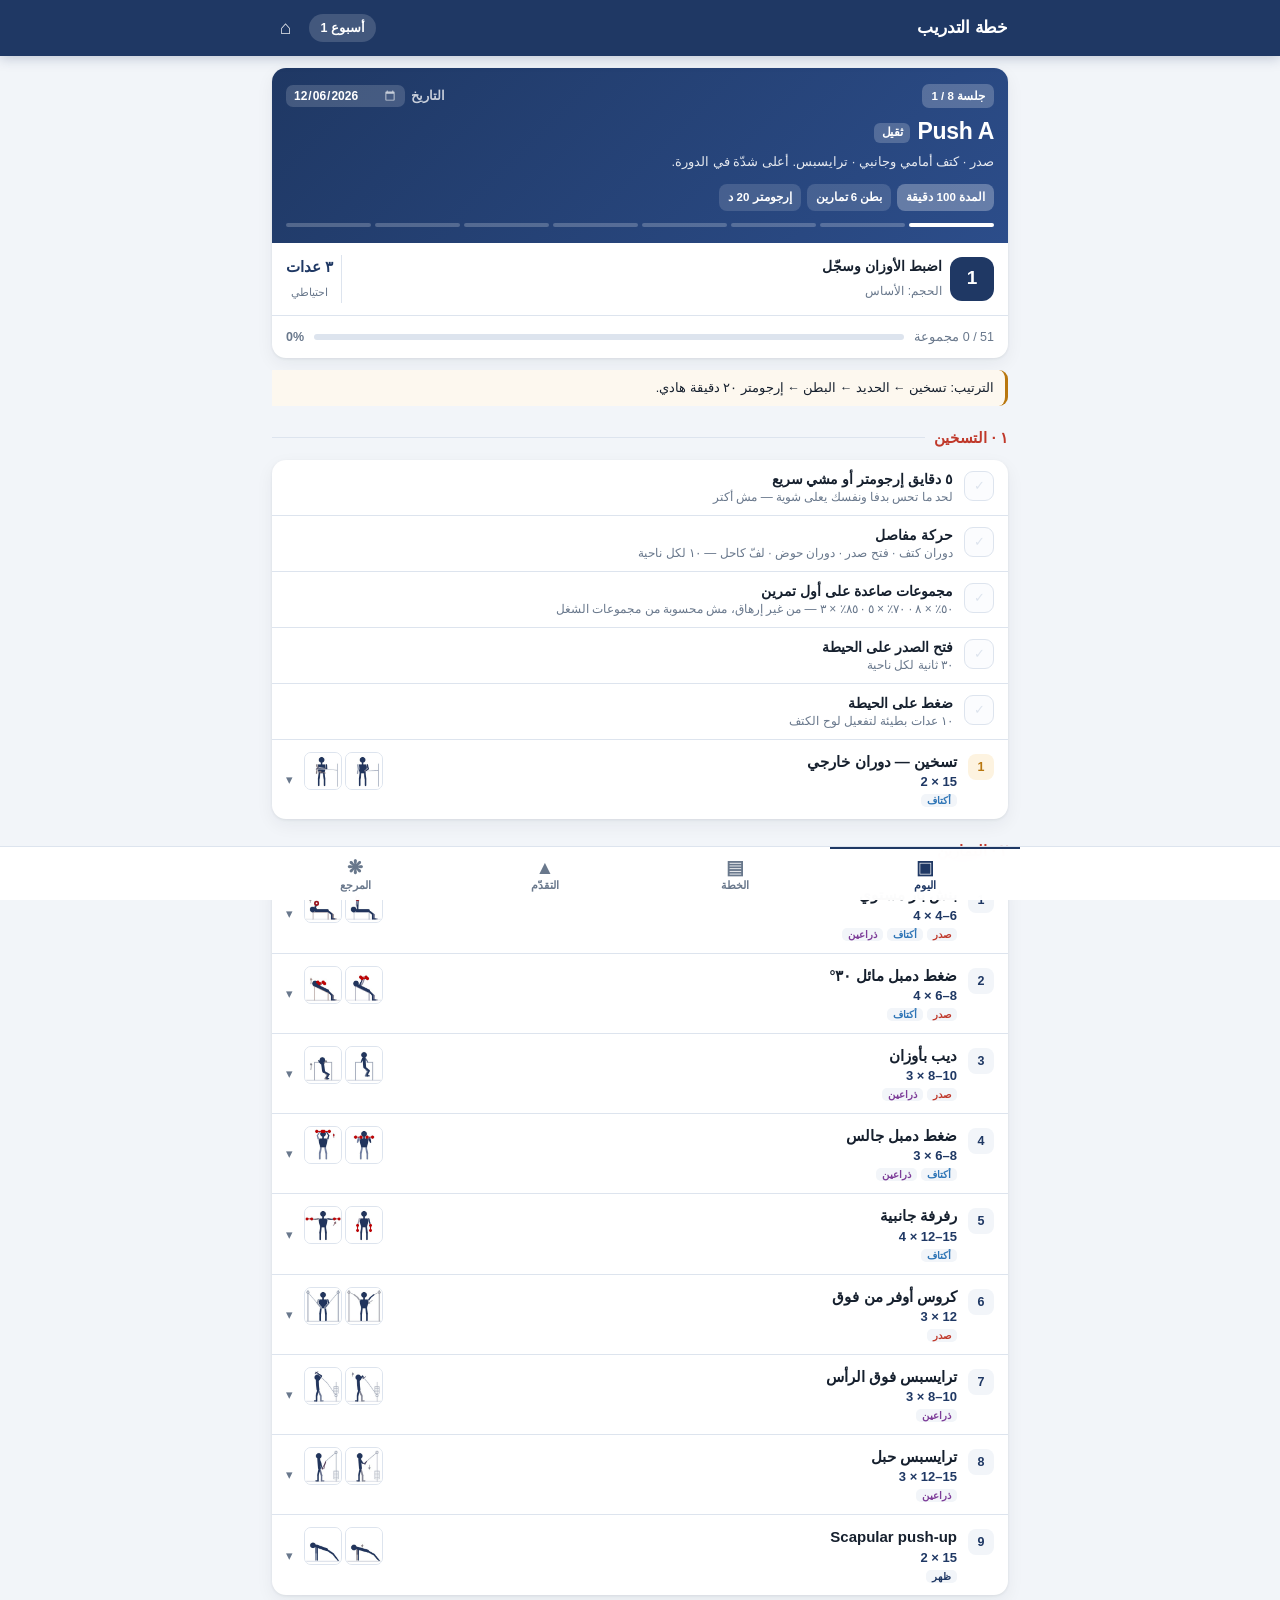
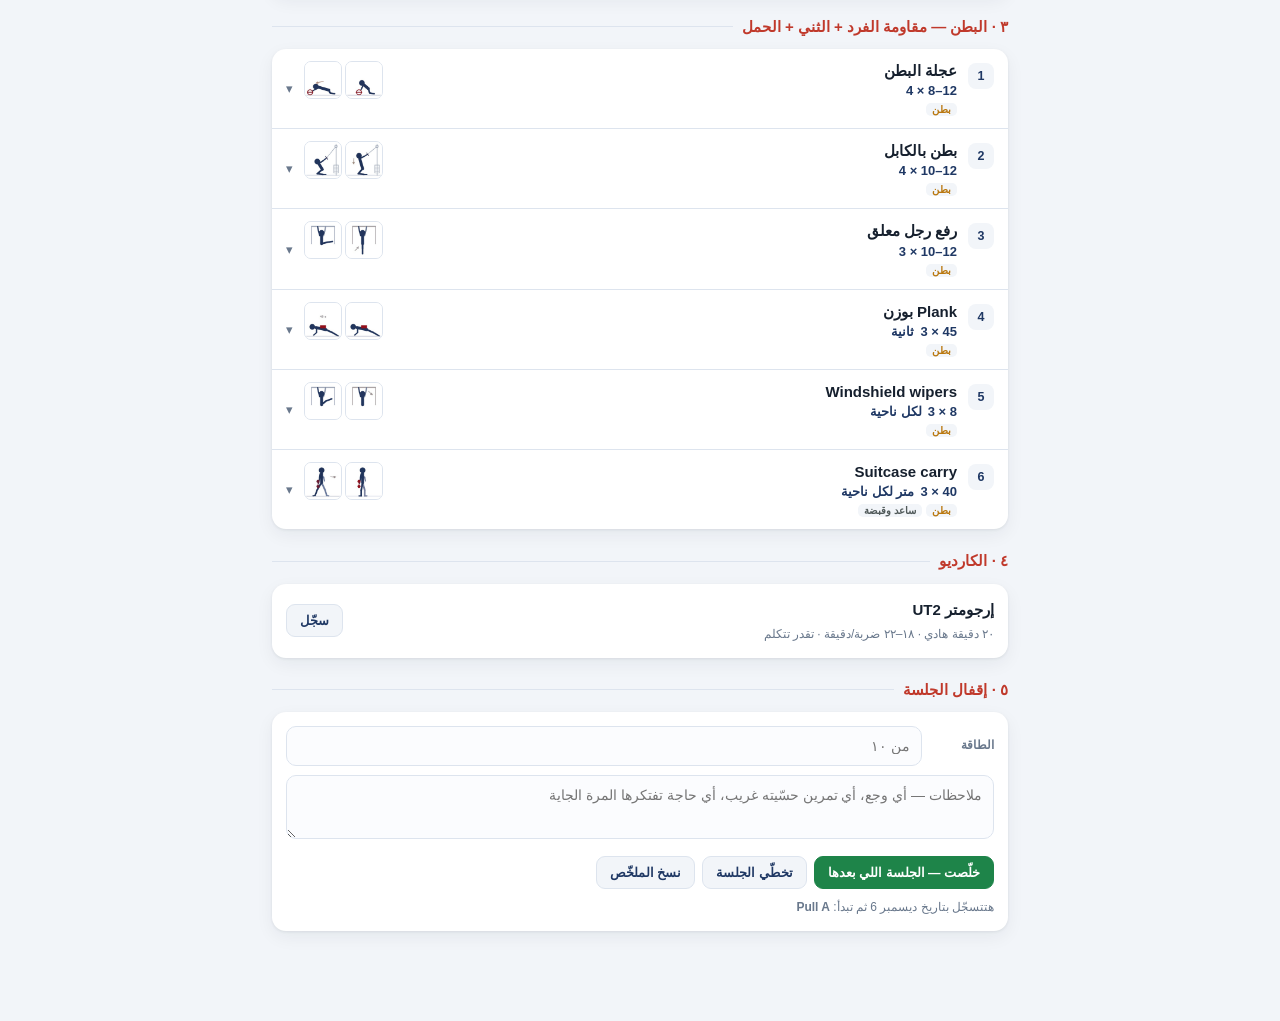
==== docs/index.html @ 70721830 "إدخال «بياناتي» من لينك بدل الكتابة اليدوية الأرقام بتيجي في جزء الـ hash من الرابط — الجزء ده مبيتب" ====
<!doctype html>
<html lang="ar" dir="rtl">
<head>
<meta charset="utf-8">
<meta name="viewport" content="width=device-width,initial-scale=1,viewport-fit=cover,maximum-scale=1">
<meta name="theme-color" content="#1f3864">
<meta name="apple-mobile-web-app-capable" content="yes">
<meta name="apple-mobile-web-app-status-bar-style" content="black-translucent">
<meta name="apple-mobile-web-app-title" content="التدريب">
<title>خطة التدريب — Push / Pull / Legs</title>
<link rel="manifest" href="manifest.webmanifest">
<link rel="apple-touch-icon" href="icon-192.png">
<link rel="icon" href="data:image/svg+xml,%3Csvg xmlns='http://www.w3.org/2000/svg' viewBox='0 0 100 100'%3E%3Crect width='100' height='100' rx='22' fill='%231f3864'/%3E%3Cg fill='%23fff'%3E%3Crect x='14' y='42' width='10' height='16' rx='3'/%3E%3Crect x='76' y='42' width='10' height='16' rx='3'/%3E%3Crect x='26' y='36' width='12' height='28' rx='4'/%3E%3Crect x='62' y='36' width='12' height='28' rx='4'/%3E%3Crect x='38' y='45' width='24' height='10'/%3E%3C/g%3E%3C/svg%3E">
<style>:root{
  --navy:#1f3864; --navy2:#2c4d8a; --red:#c0392b; --ink:#16202e; --mut:#69788c;
  --bg:#f2f5f9; --card:#fff; --line:#dde4ee; --ok:#1e8449; --warn:#b9770e;
  --shadow:0 1px 3px rgba(22,32,46,.08),0 6px 18px rgba(22,32,46,.06);
  --r:14px;
}
*{box-sizing:border-box;-webkit-tap-highlight-color:transparent}
html,body{margin:0;padding:0}
body{
  font-family:-apple-system,BlinkMacSystemFont,"SF Arabic","Segoe UI",Tahoma,"Noto Naskh Arabic",sans-serif;
  background:var(--bg); color:var(--ink); direction:rtl; text-align:right;
  font-size:15px; line-height:1.6; -webkit-font-smoothing:antialiased;
  padding-bottom:78px;
}
button,input,select,textarea{font-family:inherit;font-size:inherit;color:inherit}
button{cursor:pointer;border:0;background:none}
h1,h2,h3,h4{margin:0;line-height:1.35}
.wrap{max-width:760px;margin:0 auto;padding:0 12px}

/* ---------- top bar ---------- */
.top{
  position:sticky;top:0;z-index:40;background:var(--navy);color:#fff;
  box-shadow:0 2px 12px rgba(31,56,100,.25);
}
.top .wrap{display:flex;align-items:center;gap:10px;height:56px}
.top h1{font-size:17px;font-weight:700;flex:1;letter-spacing:-.2px}
.wkchip{
  background:rgba(255,255,255,.16);border-radius:999px;padding:4px 11px;
  font-size:12.5px;font-weight:600;white-space:nowrap
}
.iconbtn{color:#fff;font-size:19px;padding:6px 8px;border-radius:10px;opacity:.9}
.iconbtn:active{background:rgba(255,255,255,.15)}

/* ---------- nav ---------- */
.nav{
  position:fixed;bottom:0;right:0;left:0;z-index:50;background:rgba(255,255,255,.97);
  backdrop-filter:blur(12px);border-top:1px solid var(--line);
  padding-bottom:env(safe-area-inset-bottom)
}
.nav-in{max-width:760px;margin:0 auto;display:flex}
.nav button{
  flex:1;padding:9px 0 8px;display:flex;flex-direction:column;align-items:center;gap:2px;
  color:var(--mut);font-size:11px;font-weight:600;border-top:2px solid transparent
}
.nav button i{font-style:normal;font-size:19px;line-height:1}
.nav button.on{color:var(--navy);border-top-color:var(--navy)}

/* ---------- cards ---------- */
.card{background:var(--card);border-radius:var(--r);box-shadow:var(--shadow);margin:12px 0;overflow:hidden}
.card-p{padding:14px}
.sect{margin:22px 0 8px;display:flex;align-items:center;gap:9px}
.sect h2{font-size:15px;color:var(--red);font-weight:700}
.sect:after{content:"";flex:1;height:1px;background:var(--line)}

/* ---------- day header ---------- */
.dayhead{background:linear-gradient(135deg,var(--navy) 0%,var(--navy2) 100%);color:#fff;padding:16px 14px}
.dayhead .dl{font-size:12.5px;opacity:.75;font-weight:600}
.dayhead h2{font-size:23px;font-weight:800;margin:2px 0 5px;letter-spacing:-.3px}
.dayhead .tg{
  display:inline-block;background:rgba(255,255,255,.2);border-radius:6px;
  padding:2px 8px;font-size:11.5px;font-weight:700;margin-inline-start:7px;vertical-align:3px
}
.dayhead p{font-size:13px;opacity:.88;margin:0}
.chips{display:flex;flex-wrap:wrap;gap:6px;margin-top:11px}
.chip{background:rgba(255,255,255,.14);border-radius:8px;padding:4px 9px;font-size:11.5px;font-weight:600}
.chip.g{background:rgba(255,255,255,.28)}

/* ---------- week banner ---------- */
.wkbar{display:flex;gap:8px;padding:12px 14px;border-bottom:1px solid var(--line);align-items:center}
.wkbar .n{
  width:44px;height:44px;border-radius:12px;background:var(--navy);color:#fff;
  display:grid;place-items:center;font-weight:800;font-size:19px;flex:none
}
.wkbar.deload .n{background:var(--warn)}
.wkbar.peak .n{background:var(--red)}
.wkbar .t{flex:1;min-width:0}
.wkbar .t b{display:block;font-size:14px}
.wkbar .t span{font-size:12px;color:var(--mut)}
.wkbar .r{text-align:center;flex:none;padding-inline-start:8px;border-inline-start:1px solid var(--line)}
.wkbar .r b{display:block;font-size:15px;color:var(--navy)}
.wkbar .r span{font-size:10.5px;color:var(--mut)}

/* ---------- progress ---------- */
.pbar{height:6px;background:var(--line);border-radius:99px;overflow:hidden}
.pbar i{display:block;height:100%;background:var(--ok);border-radius:99px;transition:width .3s}
.prow{display:flex;align-items:center;gap:10px;padding:11px 14px;font-size:12.5px;color:var(--mut)}
.prow .pbar{flex:1}

/* ---------- exercise card ---------- */
.ex{border-bottom:1px solid var(--line)}
.ex:last-child{border-bottom:0}
.ex.done .exhead .num{background:var(--ok);color:#fff}
.exhead{display:flex;gap:11px;padding:12px 14px;align-items:flex-start;width:100%;text-align:right}
.num{
  width:26px;height:26px;border-radius:8px;background:var(--bg);color:var(--navy);
  font-size:12.5px;font-weight:800;display:grid;place-items:center;flex:none;margin-top:2px
}
.num.w{background:#fdf3e0;color:var(--warn)}
.exmeta{flex:1;min-width:0}
.exmeta h3{font-size:15px;font-weight:700}
.exmeta .tgt{font-size:13px;color:var(--navy);font-weight:700;margin-top:2px;display:flex;gap:6px;align-items:center;flex-wrap:wrap}
.plus{background:#e8f5ec;color:var(--ok);border-radius:5px;padding:0 5px;font-size:10.5px;font-weight:800}
.mus{display:flex;gap:4px;margin-top:5px;flex-wrap:wrap}
.mus span{font-size:10px;font-weight:700;padding:1px 6px;border-radius:5px;background:var(--bg);color:var(--mut)}
.thumbs{display:flex;gap:3px;flex:none}
.thumbs img{width:38px;height:38px;border-radius:7px;background:#fff;border:1px solid var(--line);object-fit:contain}
.caret{color:var(--mut);font-size:13px;align-self:center;flex:none;transition:transform .2s}
.ex.open .caret{transform:rotate(180deg)}
.exbody{display:none;padding:0 14px 14px}
.ex.open .exbody{display:block}

/* ---------- exercise detail ---------- */
.frames{display:flex;gap:8px;margin-bottom:12px}
.frame{flex:1;background:#fff;border:1px solid var(--line);border-radius:11px;overflow:hidden}
.frame b{
  display:block;background:var(--bg);font-size:11px;font-weight:700;color:var(--navy);
  padding:5px 8px;border-bottom:1px solid var(--line)
}
.frame img{display:block;width:100%;aspect-ratio:1;object-fit:contain}
.cues{list-style:none;margin:0 0 10px;padding:0}
.cues li{position:relative;padding-inline-start:16px;font-size:13.5px;margin-bottom:5px;color:#33445c}
.cues li:before{content:"";position:absolute;inset-inline-start:5px;top:9px;width:5px;height:5px;border-radius:99px;background:var(--navy2)}
.note{border-inline-start:3px solid var(--warn);background:#fdf8ef;padding:8px 11px;border-radius:0 9px 9px 0;font-size:12.5px;margin-bottom:10px}
.note.g{border-color:var(--ok);background:#f0f8f2}
.note.b{border-color:var(--navy2);background:#eff4fb}
.rec{
  display:flex;gap:9px;align-items:flex-start;background:#eef3fa;border-radius:10px;
  padding:9px 11px;font-size:12.5px;margin-bottom:11px;color:#22375c;font-weight:600
}
.rec i{font-style:normal;font-size:14px;flex:none}

/* ---------- set logging ---------- */
.sets{width:100%;border-collapse:collapse;margin-bottom:8px}
.sets th{font-size:10.5px;color:var(--mut);font-weight:700;padding:0 2px 5px;text-align:center}
.sets td{padding:3px 2px}
.sets .sn{width:26px;text-align:center;font-size:12px;font-weight:800;color:var(--mut)}
.sets input{
  width:100%;height:38px;border:1px solid var(--line);border-radius:9px;background:#fbfcfe;
  text-align:center;font-size:15px;font-weight:700;padding:0 2px;min-width:0
}
.sets input:focus{outline:0;border-color:var(--navy2);background:#fff}
.sets tr.ok input{background:#f1f9f3;border-color:#bfe3c9}
.ck{
  width:38px;height:38px;border-radius:9px;border:1px solid var(--line);background:#fbfcfe;
  display:grid;place-items:center;font-size:15px;color:var(--line)
}
.ck.on{background:var(--ok);border-color:var(--ok);color:#fff}
.exacts{display:flex;gap:7px;flex-wrap:wrap}
.btn{
  border-radius:9px;padding:8px 13px;font-size:12.5px;font-weight:700;
  background:var(--bg);color:var(--navy);border:1px solid var(--line)
}
.btn:active{transform:scale(.97)}
.btn.p{background:var(--navy);color:#fff;border-color:var(--navy)}
.btn.g{background:var(--ok);color:#fff;border-color:var(--ok)}
.btn.d{background:#fff;color:var(--red);border-color:#f0d0cc}
.btn.sm{padding:5px 10px;font-size:11.5px}

/* ---------- rest timer ---------- */
.timer{
  position:fixed;bottom:74px;right:12px;left:12px;max-width:736px;margin:0 auto;z-index:45;
  background:var(--navy);color:#fff;border-radius:13px;padding:11px 14px;display:none;
  align-items:center;gap:12px;box-shadow:0 8px 26px rgba(31,56,100,.35)
}
.timer.on{display:flex}
.timer .tv{font-size:23px;font-weight:800;font-variant-numeric:tabular-nums;min-width:66px}
.timer .tl{flex:1;font-size:12px;opacity:.85}
.timer button{background:rgba(255,255,255,.2);color:#fff;border-radius:8px;padding:6px 11px;font-size:12px;font-weight:700}

/* ---------- tables ---------- */
.tbl{width:100%;border-collapse:collapse;font-size:12.5px}
.tbl th{background:var(--navy);color:#fff;font-weight:700;padding:8px 9px;text-align:right;font-size:11.5px}
.tbl td{padding:8px 9px;border-bottom:1px solid var(--line)}
.tbl tr:nth-child(even) td{background:#f7f9fc}
.tbl tr.hi td{background:#fff6e8;font-weight:700}
.scroll{overflow-x:auto;-webkit-overflow-scrolling:touch}

/* ---------- volume bars ---------- */
.vol{display:flex;align-items:center;gap:9px;padding:7px 0;font-size:12px}
.vol .lbl{width:74px;flex:none;font-weight:700}
.vol .track{flex:1;height:9px;background:var(--line);border-radius:99px;position:relative;overflow:hidden}
.vol .fill{height:100%;border-radius:99px;transition:width .4s}
.vol .val{width:56px;flex:none;text-align:center;color:var(--mut);font-weight:700;font-variant-numeric:tabular-nums}

/* ---------- misc ---------- */
.ltr{direction:ltr;unicode-bidi:isolate;display:inline-block}
.datepick{
  background:rgba(255,255,255,.16);border:0;color:#fff;font-size:12px;font-weight:700;
  border-radius:7px;padding:3px 7px;font-family:inherit
}
.datepick::-webkit-calendar-picker-indicator{filter:invert(1);opacity:.7}
.dnav{display:flex;align-items:center;gap:6px;margin-bottom:8px}
.stepchip{background:rgba(255,255,255,.22);border-radius:7px;padding:3px 9px;font-size:11.5px;font-weight:700}
.steps{display:flex;gap:4px;margin-top:12px}
.step{flex:1;height:4px;border-radius:99px;background:rgba(255,255,255,.22)}
.step.past{background:rgba(255,255,255,.55)}
.step.on{background:#fff}
.warm{
  display:flex;gap:11px;align-items:flex-start;width:100%;text-align:right;
  padding:11px 14px;border-bottom:1px solid var(--line)
}
.warm .ck{flex:none;width:30px;height:30px;font-size:13px}
.warm .wt{flex:1;min-width:0}
.warm .wt b{display:block;font-size:14px;font-weight:700}
.warm .wt span{font-size:12px;color:var(--mut)}
.warm.on .wt b{color:var(--ok)}
.lb{font-size:11.5px;color:var(--mut);font-weight:600;display:block;margin-bottom:2px}
.syncdot{display:inline-block;width:8px;height:8px;border-radius:99px;background:var(--line);margin-inline-end:5px;vertical-align:0}
.syncdot.ok{background:var(--ok)}
.syncdot.sync{background:var(--warn)}
.syncdot.err{background:var(--red)}
.f{display:flex;gap:8px;align-items:center}
.f label{font-size:12px;color:var(--mut);font-weight:600;flex:none}
.inp{
  width:100%;height:40px;border:1px solid var(--line);border-radius:10px;background:#fbfcfe;
  padding:0 11px;font-size:14px
}
.inp:focus{outline:0;border-color:var(--navy2);background:#fff}
textarea.inp{height:auto;padding:9px 11px;resize:vertical;min-height:64px;line-height:1.55}
.grid2{display:grid;grid-template-columns:1fr 1fr;gap:8px}
.grid3{display:grid;grid-template-columns:repeat(3,1fr);gap:8px}
.acc{border-bottom:1px solid var(--line)}
.acc:last-child{border-bottom:0}
.acc>button{width:100%;padding:13px 14px;display:flex;align-items:center;gap:9px;font-size:14px;font-weight:700;text-align:right}
.acc>button .caret{margin-inline-start:auto}
.acc.open>button .caret{transform:rotate(180deg)}
.acc .accb{display:none;padding:0 14px 14px}
.acc.open .accb{display:block}
.empty{text-align:center;color:var(--mut);font-size:13px;padding:26px 14px}
.hist{display:flex;gap:10px;padding:10px 14px;border-bottom:1px solid var(--line);font-size:12.5px;align-items:center}
.hist:last-child{border-bottom:0}
.hist .d{font-weight:700;width:78px;flex:none;color:var(--navy)}
.hist .s{flex:1;color:var(--mut)}
.spark{display:block;width:100%;height:52px}
.tag{font-size:10.5px;font-weight:800;padding:2px 7px;border-radius:6px;background:#eef3fa;color:var(--navy2)}
.sub{font-size:12px;color:var(--mut);margin-top:3px}
.center{text-align:center}
.sh{display:none}
.pill{display:inline-block;background:var(--bg);border:1px solid var(--line);border-radius:99px;padding:3px 10px;font-size:11.5px;font-weight:700;margin:0 0 6px 6px}
.pill.on{background:var(--navy);color:#fff;border-color:var(--navy)}
.toast{
  position:fixed;bottom:88px;right:50%;transform:translateX(50%);z-index:99;
  background:var(--ink);color:#fff;padding:9px 16px;border-radius:99px;font-size:13px;font-weight:600;
  opacity:0;pointer-events:none;transition:opacity .25s
}
.toast.on{opacity:.95}
@media(max-width:360px){
  .thumbs img{width:32px;height:32px}
  .exmeta h3{font-size:14px}
}
@media print{ .nav,.top,.timer{display:none} }
</style>
</head>
<body>

<header class="top">
  <div class="wrap">
    <h1>خطة التدريب</h1>
    <span class="wkchip" id="wkchip">—</span>
    <button class="iconbtn" id="gotoday" title="النهاردة">⌂</button>
  </div>
</header>

<main class="wrap" id="app"></main>

<div class="timer" id="timer">
  <span class="tv" id="tval">0:00</span>
  <span class="tl" id="tlabel">راحة</span>
  <button id="tadd">+٣٠ ث</button>
  <button id="tskip">تخطّي</button>
</div>

<div class="toast" id="toast"></div>

<nav class="nav">
  <div class="nav-in">
    <button data-v="today"><i>▣</i>اليوم</button>
    <button data-v="plan"><i>▤</i>الخطة</button>
    <button data-v="prog"><i>▲</i>التقدّم</button>
    <button data-v="ref"><i>❋</i>المرجع</button>
  </div>
</nav>

<script>!function(e,t){"object"==typeof exports&&"undefined"!=typeof module?module.exports=t():"function"==typeof define&&define.amd?define(t):(e="undefined"!=typeof globalThis?globalThis:e||self).firebase=t()}(this,function(){"use strict";const r=function(t){const r=[];let n=0;for(let i=0;i<t.length;i++){let e=t.charCodeAt(i);e<128?r[n++]=e:(e<2048?r[n++]=e>>6|192:(55296==(64512&e)&&i+1<t.length&&56320==(64512&t.charCodeAt(i+1))?(e=65536+((1023&e)<<10)+(1023&t.charCodeAt(++i)),r[n++]=e>>18|240,r[n++]=e>>12&63|128):r[n++]=e>>12|224,r[n++]=e>>6&63|128),r[n++]=63&e|128)}return r},n={byteToCharMap_:null,charToByteMap_:null,byteToCharMapWebSafe_:null,charToByteMapWebSafe_:null,ENCODED_VALS_BASE:"ABCDEFGHIJKLMNOPQRSTUVWXYZabcdefghijklmnopqrstuvwxyz0123456789",get ENCODED_VALS(){return this.ENCODED_VALS_BASE+"+/="},get ENCODED_VALS_WEBSAFE(){return this.ENCODED_VALS_BASE+"-_."},HAS_NATIVE_SUPPORT:"function"==typeof atob,encodeByteArray(r,e){if(!Array.isArray(r))throw Error("encodeByteArray takes an array as a parameter");this.init_();var n=e?this.byteToCharMapWebSafe_:this.byteToCharMap_;const i=[];for(let h=0;h<r.length;h+=3){var a=r[h],s=h+1<r.length,o=s?r[h+1]:0,c=h+2<r.length,l=c?r[h+2]:0;let e=(15&o)<<2|l>>6,t=63&l;c||(t=64,s||(e=64)),i.push(n[a>>2],n[(3&a)<<4|o>>4],n[e],n[t])}return i.join("")},encodeString(e,t){return this.HAS_NATIVE_SUPPORT&&!t?btoa(e):this.encodeByteArray(r(e),t)},decodeString(e,t){return this.HAS_NATIVE_SUPPORT&&!t?atob(e):function(e){const t=[];let r=0,n=0;for(;r<e.length;){var i,a,s=e[r++];s<128?t[n++]=String.fromCharCode(s):191<s&&s<224?(i=e[r++],t[n++]=String.fromCharCode((31&s)<<6|63&i)):239<s&&s<365?(a=((7&s)<<18|(63&e[r++])<<12|(63&e[r++])<<6|63&e[r++])-65536,t[n++]=String.fromCharCode(55296+(a>>10)),t[n++]=String.fromCharCode(56320+(1023&a))):(i=e[r++],a=e[r++],t[n++]=String.fromCharCode((15&s)<<12|(63&i)<<6|63&a))}return t.join("")}(this.decodeStringToByteArray(e,t))},decodeStringToByteArray(e,t){this.init_();var r=t?this.charToByteMapWebSafe_:this.charToByteMap_;const n=[];for(let c=0;c<e.length;){var i=r[e.charAt(c++)],a=c<e.length?r[e.charAt(c)]:0;++c;var s=c<e.length?r[e.charAt(c)]:64;++c;var o=c<e.length?r[e.charAt(c)]:64;if(++c,null==i||null==a||null==s||null==o)throw new l;n.push(i<<2|a>>4),64!==s&&(n.push(a<<4&240|s>>2),64!==o&&n.push(s<<6&192|o))}return n},init_(){if(!this.byteToCharMap_){this.byteToCharMap_={},this.charToByteMap_={},this.byteToCharMapWebSafe_={},this.charToByteMapWebSafe_={};for(let e=0;e<this.ENCODED_VALS.length;e++)this.byteToCharMap_[e]=this.ENCODED_VALS.charAt(e),this.charToByteMap_[this.byteToCharMap_[e]]=e,this.byteToCharMapWebSafe_[e]=this.ENCODED_VALS_WEBSAFE.charAt(e),this.charToByteMapWebSafe_[this.byteToCharMapWebSafe_[e]]=e,e>=this.ENCODED_VALS_BASE.length&&(this.charToByteMap_[this.ENCODED_VALS_WEBSAFE.charAt(e)]=e,this.charToByteMapWebSafe_[this.ENCODED_VALS.charAt(e)]=e)}}};class l extends Error{constructor(){super(...arguments),this.name="DecodeBase64StringError"}}const a=function(e){return e=e,t=r(e),n.encodeByteArray(t,!0).replace(/\./g,"");var t};function c(e,t){if(!(t instanceof Object))return t;switch(t.constructor){case Date:const r=t;return new Date(r.getTime());case Object:void 0===e&&(e={});break;case Array:e=[];break;default:return t}for(const n in t)t.hasOwnProperty(n)&&"__proto__"!==n&&(e[n]=c(e[n],t[n]));return e}function e(){if("undefined"!=typeof self)return self;if("undefined"!=typeof window)return window;if("undefined"!=typeof global)return global;throw new Error("Unable to locate global object.")}const t=()=>{if("undefined"!=typeof document){let e;try{e=document.cookie.match(/__FIREBASE_DEFAULTS__=([^;]+)/)}catch(e){return}var t=e&&function(e){try{return n.decodeString(e,!0)}catch(e){console.error("base64Decode failed: ",e)}return null}(e[1]);return t&&JSON.parse(t)}},i=()=>{try{return e().__FIREBASE_DEFAULTS__||(()=>{if("undefined"!=typeof process&&void 0!==process.env){var e=process.env.__FIREBASE_DEFAULTS__;return e?JSON.parse(e):void 0}})()||t()}catch(e){return void console.info(`Unable to get __FIREBASE_DEFAULTS__ due to: ${e}`)}},h=()=>{var e;return null===(e=i())||void 0===e?void 0:e.config};class s{constructor(){this.reject=()=>{},this.resolve=()=>{},this.promise=new Promise((e,t)=>{this.resolve=e,this.reject=t})}wrapCallback(r){return(e,t)=>{e?this.reject(e):this.resolve(t),"function"==typeof r&&(this.promise.catch(()=>{}),1===r.length?r(e):r(e,t))}}}function d(){return"undefined"!=typeof WorkerGlobalScope&&"undefined"!=typeof self&&self instanceof WorkerGlobalScope}class o extends Error{constructor(e,t,r){super(t),this.code=e,this.customData=r,this.name="FirebaseError",Object.setPrototypeOf(this,o.prototype),Error.captureStackTrace&&Error.captureStackTrace(this,u.prototype.create)}}class u{constructor(e,t,r){this.service=e,this.serviceName=t,this.errors=r}create(e,...t){var n,r=t[0]||{},i=`${this.service}/${e}`,a=this.errors[e],a=a?(n=r,a.replace(p,(e,t)=>{var r=n[t];return null!=r?String(r):`<${t}?>`})):"Error",a=`${this.serviceName}: ${a} (${i}).`;return new o(i,a,r)}}const p=/\{\$([^}]+)}/g;function f(e,t){return Object.prototype.hasOwnProperty.call(e,t)}function g(e,t){if(e===t)return 1;const r=Object.keys(e),n=Object.keys(t);for(const s of r){if(!n.includes(s))return;var i=e[s],a=t[s];if(b(i)&&b(a)){if(!g(i,a))return}else if(i!==a)return}for(const o of n)if(!r.includes(o))return;return 1}function b(e){return null!==e&&"object"==typeof e}function m(e,t){const r=new v(e,t);return r.subscribe.bind(r)}class v{constructor(e,t){this.observers=[],this.unsubscribes=[],this.observerCount=0,this.task=Promise.resolve(),this.finalized=!1,this.onNoObservers=t,this.task.then(()=>{e(this)}).catch(e=>{this.error(e)})}next(t){this.forEachObserver(e=>{e.next(t)})}error(t){this.forEachObserver(e=>{e.error(t)}),this.close(t)}complete(){this.forEachObserver(e=>{e.complete()}),this.close()}subscribe(e,t,r){let n;if(void 0===e&&void 0===t&&void 0===r)throw new Error("Missing Observer.");n=function(e,t){if("object"!=typeof e||null===e)return!1;for(const r of t)if(r in e&&"function"==typeof e[r])return!0;return!1}(e,["next","error","complete"])?e:{next:e,error:t,complete:r},void 0===n.next&&(n.next=_),void 0===n.error&&(n.error=_),void 0===n.complete&&(n.complete=_);var i=this.unsubscribeOne.bind(this,this.observers.length);return this.finalized&&this.task.then(()=>{try{this.finalError?n.error(this.finalError):n.complete()}catch(e){}}),this.observers.push(n),i}unsubscribeOne(e){void 0!==this.observers&&void 0!==this.observers[e]&&(delete this.observers[e],--this.observerCount,0===this.observerCount&&void 0!==this.onNoObservers&&this.onNoObservers(this))}forEachObserver(t){if(!this.finalized)for(let e=0;e<this.observers.length;e++)this.sendOne(e,t)}sendOne(e,t){this.task.then(()=>{if(void 0!==this.observers&&void 0!==this.observers[e])try{t(this.observers[e])}catch(e){"undefined"!=typeof console&&console.error&&console.error(e)}})}close(e){this.finalized||(this.finalized=!0,void 0!==e&&(this.finalError=e),this.task.then(()=>{this.observers=void 0,this.onNoObservers=void 0}))}}function _(){}class y{constructor(e,t,r){this.name=e,this.instanceFactory=t,this.type=r,this.multipleInstances=!1,this.serviceProps={},this.instantiationMode="LAZY",this.onInstanceCreated=null}setInstantiationMode(e){return this.instantiationMode=e,this}setMultipleInstances(e){return this.multipleInstances=e,this}setServiceProps(e){return this.serviceProps=e,this}setInstanceCreatedCallback(e){return this.onInstanceCreated=e,this}}const E="[DEFAULT]";class w{constructor(e,t){this.name=e,this.container=t,this.component=null,this.instances=new Map,this.instancesDeferred=new Map,this.instancesOptions=new Map,this.onInitCallbacks=new Map}get(e){var t=this.normalizeInstanceIdentifier(e);if(!this.instancesDeferred.has(t)){const n=new s;if(this.instancesDeferred.set(t,n),this.isInitialized(t)||this.shouldAutoInitialize())try{var r=this.getOrInitializeService({instanceIdentifier:t});r&&n.resolve(r)}catch(e){}}return this.instancesDeferred.get(t).promise}getImmediate(e){var t=this.normalizeInstanceIdentifier(null==e?void 0:e.identifier),r=null!==(r=null==e?void 0:e.optional)&&void 0!==r&&r;if(!this.isInitialized(t)&&!this.shouldAutoInitialize()){if(r)return null;throw Error(`Service ${this.name} is not available`)}try{return this.getOrInitializeService({instanceIdentifier:t})}catch(e){if(r)return null;throw e}}getComponent(){return this.component}setComponent(e){if(e.name!==this.name)throw Error(`Mismatching Component ${e.name} for Provider ${this.name}.`);if(this.component)throw Error(`Component for ${this.name} has already been provided`);if(this.component=e,this.shouldAutoInitialize()){if("EAGER"===e.instantiationMode)try{this.getOrInitializeService({instanceIdentifier:E})}catch(e){}for(var[t,r]of this.instancesDeferred.entries()){t=this.normalizeInstanceIdentifier(t);try{var n=this.getOrInitializeService({instanceIdentifier:t});r.resolve(n)}catch(e){}}}}clearInstance(e=E){this.instancesDeferred.delete(e),this.instancesOptions.delete(e),this.instances.delete(e)}async delete(){const e=Array.from(this.instances.values());await Promise.all([...e.filter(e=>"INTERNAL"in e).map(e=>e.INTERNAL.delete()),...e.filter(e=>"_delete"in e).map(e=>e._delete())])}isComponentSet(){return null!=this.component}isInitialized(e=E){return this.instances.has(e)}getOptions(e=E){return this.instancesOptions.get(e)||{}}initialize(e={}){var{options:t={}}=e,r=this.normalizeInstanceIdentifier(e.instanceIdentifier);if(this.isInitialized(r))throw Error(`${this.name}(${r}) has already been initialized`);if(!this.isComponentSet())throw Error(`Component ${this.name} has not been registered yet`);var n,i,a=this.getOrInitializeService({instanceIdentifier:r,options:t});for([n,i]of this.instancesDeferred.entries())r===this.normalizeInstanceIdentifier(n)&&i.resolve(a);return a}onInit(e,t){var r=this.normalizeInstanceIdentifier(t);const n=null!==(i=this.onInitCallbacks.get(r))&&void 0!==i?i:new Set;n.add(e),this.onInitCallbacks.set(r,n);var i=this.instances.get(r);return i&&e(i,r),()=>{n.delete(e)}}invokeOnInitCallbacks(e,t){var r=this.onInitCallbacks.get(t);if(r)for(const n of r)try{n(e,t)}catch(e){}}getOrInitializeService({instanceIdentifier:e,options:t={}}){let r=this.instances.get(e);if(!r&&this.component&&(r=this.component.instanceFactory(this.container,{instanceIdentifier:(n=e)===E?void 0:n,options:t}),this.instances.set(e,r),this.instancesOptions.set(e,t),this.invokeOnInitCallbacks(r,e),this.component.onInstanceCreated))try{this.component.onInstanceCreated(this.container,e,r)}catch(e){}var n;return r||null}normalizeInstanceIdentifier(e=E){return!this.component||this.component.multipleInstances?e:E}shouldAutoInitialize(){return!!this.component&&"EXPLICIT"!==this.component.instantiationMode}}class C{constructor(e){this.name=e,this.providers=new Map}addComponent(e){const t=this.getProvider(e.name);if(t.isComponentSet())throw new Error(`Component ${e.name} has already been registered with ${this.name}`);t.setComponent(e)}addOrOverwriteComponent(e){const t=this.getProvider(e.name);t.isComponentSet()&&this.providers.delete(e.name),this.addComponent(e)}getProvider(e){if(this.providers.has(e))return this.providers.get(e);var t=new w(e,this);return this.providers.set(e,t),t}getProviders(){return Array.from(this.providers.values())}}const D=[];var I,S,O;(S=I=I||{})[S.DEBUG=0]="DEBUG",S[S.VERBOSE=1]="VERBOSE",S[S.INFO=2]="INFO",S[S.WARN=3]="WARN",S[S.ERROR=4]="ERROR",S[S.SILENT=5]="SILENT";const A={debug:I.DEBUG,verbose:I.VERBOSE,info:I.INFO,warn:I.WARN,error:I.ERROR,silent:I.SILENT},L=I.INFO,N={[I.DEBUG]:"log",[I.VERBOSE]:"log",[I.INFO]:"info",[I.WARN]:"warn",[I.ERROR]:"error"},B=(e,t,...r)=>{if(!(t<e.logLevel)){var n=(new Date).toISOString(),i=N[t];if(!i)throw new Error(`Attempted to log a message with an invalid logType (value: ${t})`);console[i](`[${n}]  ${e.name}:`,...r)}};class T{constructor(e){this.name=e,this._logLevel=L,this._logHandler=B,this._userLogHandler=null,D.push(this)}get logLevel(){return this._logLevel}set logLevel(e){if(!(e in I))throw new TypeError(`Invalid value "${e}" assigned to \`logLevel\``);this._logLevel=e}setLogLevel(e){this._logLevel="string"==typeof e?A[e]:e}get logHandler(){return this._logHandler}set logHandler(e){if("function"!=typeof e)throw new TypeError("Value assigned to `logHandler` must be a function");this._logHandler=e}get userLogHandler(){return this._userLogHandler}set userLogHandler(e){this._userLogHandler=e}debug(...e){this._userLogHandler&&this._userLogHandler(this,I.DEBUG,...e),this._logHandler(this,I.DEBUG,...e)}log(...e){this._userLogHandler&&this._userLogHandler(this,I.VERBOSE,...e),this._logHandler(this,I.VERBOSE,...e)}info(...e){this._userLogHandler&&this._userLogHandler(this,I.INFO,...e),this._logHandler(this,I.INFO,...e)}warn(...e){this._userLogHandler&&this._userLogHandler(this,I.WARN,...e),this._logHandler(this,I.WARN,...e)}error(...e){this._userLogHandler&&this._userLogHandler(this,I.ERROR,...e),this._logHandler(this,I.ERROR,...e)}}const R=(t,e)=>e.some(e=>t instanceof e);let P,k;const M=new WeakMap,F=new WeakMap,j=new WeakMap,z=new WeakMap,$=new WeakMap;let H={get(e,t,r){if(e instanceof IDBTransaction){if("done"===t)return F.get(e);if("objectStoreNames"===t)return e.objectStoreNames||j.get(e);if("store"===t)return r.objectStoreNames[1]?void 0:r.objectStore(r.objectStoreNames[0])}return W(e[t])},set(e,t,r){return e[t]=r,!0},has(e,t){return e instanceof IDBTransaction&&("done"===t||"store"===t)||t in e}};function x(n){return n!==IDBDatabase.prototype.transaction||"objectStoreNames"in IDBTransaction.prototype?(k=k||[IDBCursor.prototype.advance,IDBCursor.prototype.continue,IDBCursor.prototype.continuePrimaryKey]).includes(n)?function(...e){return n.apply(U(this),e),W(M.get(this))}:function(...e){return W(n.apply(U(this),e))}:function(e,...t){var r=n.call(U(this),e,...t);return j.set(r,e.sort?e.sort():[e]),W(r)}}function V(e){return"function"==typeof e?x(e):(e instanceof IDBTransaction&&(a=e,F.has(a)||(t=new Promise((e,t)=>{const r=()=>{a.removeEventListener("complete",n),a.removeEventListener("error",i),a.removeEventListener("abort",i)},n=()=>{e(),r()},i=()=>{t(a.error||new DOMException("AbortError","AbortError")),r()};a.addEventListener("complete",n),a.addEventListener("error",i),a.addEventListener("abort",i)}),F.set(a,t))),R(e,P=P||[IDBDatabase,IDBObjectStore,IDBIndex,IDBCursor,IDBTransaction])?new Proxy(e,H):e);var a,t}function W(e){if(e instanceof IDBRequest)return function(a){const e=new Promise((e,t)=>{const r=()=>{a.removeEventListener("success",n),a.removeEventListener("error",i)},n=()=>{e(W(a.result)),r()},i=()=>{t(a.error),r()};a.addEventListener("success",n),a.addEventListener("error",i)});return e.then(e=>{e instanceof IDBCursor&&M.set(e,a)}).catch(()=>{}),$.set(e,a),e}(e);if(z.has(e))return z.get(e);var t=V(e);return t!==e&&(z.set(e,t),$.set(t,e)),t}const U=e=>$.get(e);const G=["get","getKey","getAll","getAllKeys","count"],J=["put","add","delete","clear"],K=new Map;function Y(e,t){if(e instanceof IDBDatabase&&!(t in e)&&"string"==typeof t){if(K.get(t))return K.get(t);const i=t.replace(/FromIndex$/,""),a=t!==i,s=J.includes(i);if(i in(a?IDBIndex:IDBObjectStore).prototype&&(s||G.includes(i))){var r=async function(e,...t){var r=this.transaction(e,s?"readwrite":"readonly");let n=r.store;return a&&(n=n.index(t.shift())),(await Promise.all([n[i](...t),s&&r.done]))[0]};return K.set(t,r),r}}}H={...O=H,get:(e,t,r)=>Y(e,t)||O.get(e,t,r),has:(e,t)=>!!Y(e,t)||O.has(e,t)};class X{constructor(e){this.container=e}getPlatformInfoString(){const e=this.container.getProviders();return e.map(e=>{if("VERSION"!==(null==(t=e.getComponent())?void 0:t.type))return null;var t,t=e.getImmediate();return`${t.library}/${t.version}`}).filter(e=>e).join(" ")}}const q="@firebase/app",Z="0.10.13",Q=new T("@firebase/app");var ee;const te="[DEFAULT]",re={"@firebase/app":"fire-core","@firebase/app-compat":"fire-core-compat","@firebase/analytics":"fire-analytics","@firebase/analytics-compat":"fire-analytics-compat","@firebase/app-check":"fire-app-check","@firebase/app-check-compat":"fire-app-check-compat","@firebase/auth":"fire-auth","@firebase/auth-compat":"fire-auth-compat","@firebase/database":"fire-rtdb","@firebase/data-connect":"fire-data-connect","@firebase/database-compat":"fire-rtdb-compat","@firebase/functions":"fire-fn","@firebase/functions-compat":"fire-fn-compat","@firebase/installations":"fire-iid","@firebase/installations-compat":"fire-iid-compat","@firebase/messaging":"fire-fcm","@firebase/messaging-compat":"fire-fcm-compat","@firebase/performance":"fire-perf","@firebase/performance-compat":"fire-perf-compat","@firebase/remote-config":"fire-rc","@firebase/remote-config-compat":"fire-rc-compat","@firebase/storage":"fire-gcs","@firebase/storage-compat":"fire-gcs-compat","@firebase/firestore":"fire-fst","@firebase/firestore-compat":"fire-fst-compat","@firebase/vertexai-preview":"fire-vertex","fire-js":"fire-js",firebase:"fire-js-all"},ne=new Map,ie=new Map,ae=new Map;function se(t,r){try{t.container.addComponent(r)}catch(e){Q.debug(`Component ${r.name} failed to register with FirebaseApp ${t.name}`,e)}}function oe(e,t){e.container.addOrOverwriteComponent(t)}function ce(e){var t=e.name;if(ae.has(t))return Q.debug(`There were multiple attempts to register component ${t}.`),!1;ae.set(t,e);for(const r of ne.values())se(r,e);for(const n of ie.values())se(n,e);return!0}function le(e,t){const r=e.container.getProvider("heartbeat").getImmediate({optional:!0});return r&&r.triggerHeartbeat(),e.container.getProvider(t)}function he(e){return void 0!==e.options}const de=new u("app","Firebase",{"no-app":"No Firebase App '{$appName}' has been created - call initializeApp() first","bad-app-name":"Illegal App name: '{$appName}'","duplicate-app":"Firebase App named '{$appName}' already exists with different options or config","app-deleted":"Firebase App named '{$appName}' already deleted","server-app-deleted":"Firebase Server App has been deleted","no-options":"Need to provide options, when not being deployed to hosting via source.","invalid-app-argument":"firebase.{$appName}() takes either no argument or a Firebase App instance.","invalid-log-argument":"First argument to `onLog` must be null or a function.","idb-open":"Error thrown when opening IndexedDB. Original error: {$originalErrorMessage}.","idb-get":"Error thrown when reading from IndexedDB. Original error: {$originalErrorMessage}.","idb-set":"Error thrown when writing to IndexedDB. Original error: {$originalErrorMessage}.","idb-delete":"Error thrown when deleting from IndexedDB. Original error: {$originalErrorMessage}.","finalization-registry-not-supported":"FirebaseServerApp deleteOnDeref field defined but the JS runtime does not support FinalizationRegistry.","invalid-server-app-environment":"FirebaseServerApp is not for use in browser environments."});class ue{constructor(e,t,r){this._isDeleted=!1,this._options=Object.assign({},e),this._config=Object.assign({},t),this._name=t.name,this._automaticDataCollectionEnabled=t.automaticDataCollectionEnabled,this._container=r,this.container.addComponent(new y("app",()=>this,"PUBLIC"))}get automaticDataCollectionEnabled(){return this.checkDestroyed(),this._automaticDataCollectionEnabled}set automaticDataCollectionEnabled(e){this.checkDestroyed(),this._automaticDataCollectionEnabled=e}get name(){return this.checkDestroyed(),this._name}get options(){return this.checkDestroyed(),this._options}get config(){return this.checkDestroyed(),this._config}get container(){return this._container}get isDeleted(){return this._isDeleted}set isDeleted(e){this._isDeleted=e}checkDestroyed(){if(this.isDeleted)throw de.create("app-deleted",{appName:this._name})}}class pe extends ue{constructor(e,t,r,n){var i=void 0!==t.automaticDataCollectionEnabled&&t.automaticDataCollectionEnabled,a={name:r,automaticDataCollectionEnabled:i};void 0!==e.apiKey?super(e,a,n):super(e.options,a,n),this._serverConfig=Object.assign({automaticDataCollectionEnabled:i},t),this._finalizationRegistry=null,"undefined"!=typeof FinalizationRegistry&&(this._finalizationRegistry=new FinalizationRegistry(()=>{this.automaticCleanup()})),this._refCount=0,this.incRefCount(this._serverConfig.releaseOnDeref),this._serverConfig.releaseOnDeref=void 0,t.releaseOnDeref=void 0,me(q,Z,"serverapp")}toJSON(){}get refCount(){return this._refCount}incRefCount(e){this.isDeleted||(this._refCount++,void 0!==e&&null!==this._finalizationRegistry&&this._finalizationRegistry.register(e,this))}decRefCount(){return this.isDeleted?0:--this._refCount}automaticCleanup(){be(this)}get settings(){return this.checkDestroyed(),this._serverConfig}checkDestroyed(){if(this.isDeleted)throw de.create("server-app-deleted")}}const fe="10.14.1";function ge(e,t={}){let r=e;if("object"!=typeof t){const i=t;t={name:i}}var n=Object.assign({name:te,automaticDataCollectionEnabled:!1},t);const i=n.name;if("string"!=typeof i||!i)throw de.create("bad-app-name",{appName:String(i)});if(r=r||h(),!r)throw de.create("no-options");var a=ne.get(i);if(a){if(g(r,a.options)&&g(n,a.config))return a;throw de.create("duplicate-app",{appName:i})}const s=new C(i);for(const o of ae.values())s.addComponent(o);n=new ue(r,n,s);return ne.set(i,n),n}async function be(e){let t=!1;var r=e.name;if(ne.has(r))t=!0,ne.delete(r);else if(ie.has(r)){const n=e;n.decRefCount()<=0&&(ie.delete(r),t=!0)}t&&(await Promise.all(e.container.getProviders().map(e=>e.delete())),e.isDeleted=!0)}function me(e,t,r){let n=null!==(a=re[e])&&void 0!==a?a:e;r&&(n+=`-${r}`);var i=n.match(/\s|\//),a=t.match(/\s|\//);if(i||a){const s=[`Unable to register library "${n}" with version "${t}":`];return i&&s.push(`library name "${n}" contains illegal characters (whitespace or "/")`),i&&a&&s.push("and"),a&&s.push(`version name "${t}" contains illegal characters (whitespace or "/")`),void Q.warn(s.join(" "))}ce(new y(`${n}-version`,()=>({library:n,version:t}),"VERSION"))}function ve(e,t){if(null!==e&&"function"!=typeof e)throw de.create("invalid-log-argument");!function(a,e){for(const t of D){let i=null;e&&e.level&&(i=A[e.level]),t.userLogHandler=null===a?null:(e,t,...r)=>{var n=r.map(e=>{if(null==e)return null;if("string"==typeof e)return e;if("number"==typeof e||"boolean"==typeof e)return e.toString();if(e instanceof Error)return e.message;try{return JSON.stringify(e)}catch(e){return null}}).filter(e=>e).join(" ");t>=(null!==i&&void 0!==i?i:e.logLevel)&&a({level:I[t].toLowerCase(),message:n,args:r,type:e.name})}}}(e,t)}function _e(e){var t;t=e,D.forEach(e=>{e.setLogLevel(t)})}const ye="firebase-heartbeat-database",Ee=1,we="firebase-heartbeat-store";let Ce=null;function De(){return Ce=Ce||function(e,t,{blocked:r,upgrade:n,blocking:i,terminated:a}){const s=indexedDB.open(e,t),o=W(s);return n&&s.addEventListener("upgradeneeded",e=>{n(W(s.result),e.oldVersion,e.newVersion,W(s.transaction),e)}),r&&s.addEventListener("blocked",e=>r(e.oldVersion,e.newVersion,e)),o.then(e=>{a&&e.addEventListener("close",()=>a()),i&&e.addEventListener("versionchange",e=>i(e.oldVersion,e.newVersion,e))}).catch(()=>{}),o}(ye,Ee,{upgrade:(e,t)=>{if(0===t)try{e.createObjectStore(we)}catch(e){console.warn(e)}}}).catch(e=>{throw de.create("idb-open",{originalErrorMessage:e.message})}),Ce}async function Ie(e,t){try{const n=await De(),i=n.transaction(we,"readwrite"),a=i.objectStore(we);await a.put(t,Se(e)),await i.done}catch(e){var r;e instanceof o?Q.warn(e.message):(r=de.create("idb-set",{originalErrorMessage:null==e?void 0:e.message}),Q.warn(r.message))}}function Se(e){return`${e.name}!${e.options.appId}`}class Oe{constructor(e){this.container=e,this._heartbeatsCache=null;var t=this.container.getProvider("app").getImmediate();this._storage=new Le(t),this._heartbeatsCachePromise=this._storage.read().then(e=>this._heartbeatsCache=e)}async triggerHeartbeat(){var e,t;try{const n=this.container.getProvider("platform-logger").getImmediate();var r=n.getPlatformInfoString();const i=Ae();return null==(null===(e=this._heartbeatsCache)||void 0===e?void 0:e.heartbeats)&&(this._heartbeatsCache=await this._heartbeatsCachePromise,null==(null===(t=this._heartbeatsCache)||void 0===t?void 0:t.heartbeats))?void 0:this._heartbeatsCache.lastSentHeartbeatDate===i||this._heartbeatsCache.heartbeats.some(e=>e.date===i)?void 0:(this._heartbeatsCache.heartbeats.push({date:i,agent:r}),this._heartbeatsCache.heartbeats=this._heartbeatsCache.heartbeats.filter(e=>{var t=new Date(e.date).valueOf();return Date.now()-t<=2592e6}),this._storage.overwrite(this._heartbeatsCache))}catch(e){Q.warn(e)}}async getHeartbeatsHeader(){var e;try{if(null===this._heartbeatsCache&&await this._heartbeatsCachePromise,null==(null===(e=this._heartbeatsCache)||void 0===e?void 0:e.heartbeats)||0===this._heartbeatsCache.heartbeats.length)return"";var t=Ae(),{heartbeatsToSend:r,unsentEntries:n}=function(e,t=1024){const r=[];let n=e.slice();for(const i of e){const a=r.find(e=>e.agent===i.agent);if(a){if(a.dates.push(i.date),Ne(r)>t){a.dates.pop();break}}else if(r.push({agent:i.agent,dates:[i.date]}),Ne(r)>t){r.pop();break}n=n.slice(1)}return{heartbeatsToSend:r,unsentEntries:n}}(this._heartbeatsCache.heartbeats),i=a(JSON.stringify({version:2,heartbeats:r}));return this._heartbeatsCache.lastSentHeartbeatDate=t,0<n.length?(this._heartbeatsCache.heartbeats=n,await this._storage.overwrite(this._heartbeatsCache)):(this._heartbeatsCache.heartbeats=[],this._storage.overwrite(this._heartbeatsCache)),i}catch(e){return Q.warn(e),""}}}function Ae(){const e=new Date;return e.toISOString().substring(0,10)}class Le{constructor(e){this.app=e,this._canUseIndexedDBPromise=this.runIndexedDBEnvironmentCheck()}async runIndexedDBEnvironmentCheck(){return!!function(){try{return"object"==typeof indexedDB}catch(e){return}}()&&new Promise((t,r)=>{try{let e=!0;const n="validate-browser-context-for-indexeddb-analytics-module",i=self.indexedDB.open(n);i.onsuccess=()=>{i.result.close(),e||self.indexedDB.deleteDatabase(n),t(!0)},i.onupgradeneeded=()=>{e=!1},i.onerror=()=>{var e;r((null===(e=i.error)||void 0===e?void 0:e.message)||"")}}catch(e){r(e)}}).then(()=>!0).catch(()=>!1)}async read(){if(await this._canUseIndexedDBPromise){var e=await async function(e){try{const r=await De(),n=r.transaction(we);var t=await n.objectStore(we).get(Se(e));return await n.done,t}catch(e){e instanceof o?Q.warn(e.message):(t=de.create("idb-get",{originalErrorMessage:null==e?void 0:e.message}),Q.warn(t.message))}}(this.app);return null!=e&&e.heartbeats?e:{heartbeats:[]}}return{heartbeats:[]}}async overwrite(e){var t;if(await this._canUseIndexedDBPromise){var r=await this.read();return Ie(this.app,{lastSentHeartbeatDate:null!==(t=e.lastSentHeartbeatDate)&&void 0!==t?t:r.lastSentHeartbeatDate,heartbeats:e.heartbeats})}}async add(e){var t;if(await this._canUseIndexedDBPromise){var r=await this.read();return Ie(this.app,{lastSentHeartbeatDate:null!==(t=e.lastSentHeartbeatDate)&&void 0!==t?t:r.lastSentHeartbeatDate,heartbeats:[...r.heartbeats,...e.heartbeats]})}}}function Ne(e){return a(JSON.stringify({version:2,heartbeats:e})).length}ee="",ce(new y("platform-logger",e=>new X(e),"PRIVATE")),ce(new y("heartbeat",e=>new Oe(e),"PRIVATE")),me(q,Z,ee),me(q,Z,"esm2017"),me("fire-js","");var Be=Object.freeze({__proto__:null,SDK_VERSION:fe,_DEFAULT_ENTRY_NAME:te,_addComponent:se,_addOrOverwriteComponent:oe,_apps:ne,_clearComponents:function(){ae.clear()},_components:ae,_getProvider:le,_isFirebaseApp:he,_isFirebaseServerApp:function(e){return void 0!==e.settings},_registerComponent:ce,_removeServiceInstance:function(e,t,r=te){le(e,t).clearInstance(r)},_serverApps:ie,deleteApp:be,getApp:function(e=te){var t=ne.get(e);if(!t&&e===te&&h())return ge();if(!t)throw de.create("no-app",{appName:e});return t},getApps:function(){return Array.from(ne.values())},initializeApp:ge,initializeServerApp:function(e,t){if(("undefined"!=typeof window||d())&&!d())throw de.create("invalid-server-app-environment");void 0===t.automaticDataCollectionEnabled&&(t.automaticDataCollectionEnabled=!1);let r;r=he(e)?e.options:e;const n=Object.assign(Object.assign({},t),r);if(void 0!==n.releaseOnDeref&&delete n.releaseOnDeref,void 0!==t.releaseOnDeref&&"undefined"==typeof FinalizationRegistry)throw de.create("finalization-registry-not-supported",{});var i=""+[...JSON.stringify(n)].reduce((e,t)=>Math.imul(31,e)+t.charCodeAt(0)|0,0);const a=ie.get(i);if(a)return a.incRefCount(t.releaseOnDeref),a;const s=new C(i);for(const c of ae.values())s.addComponent(c);var o=new pe(r,t,i,s);return ie.set(i,o),o},onLog:ve,registerVersion:me,setLogLevel:_e,FirebaseError:o});class Te{constructor(e,t){this._delegate=e,this.firebase=t,se(e,new y("app-compat",()=>this,"PUBLIC")),this.container=e.container}get automaticDataCollectionEnabled(){return this._delegate.automaticDataCollectionEnabled}set automaticDataCollectionEnabled(e){this._delegate.automaticDataCollectionEnabled=e}get name(){return this._delegate.name}get options(){return this._delegate.options}delete(){return new Promise(e=>{this._delegate.checkDestroyed(),e()}).then(()=>(this.firebase.INTERNAL.removeApp(this.name),be(this._delegate)))}_getService(e,t=te){var r;this._delegate.checkDestroyed();const n=this._delegate.container.getProvider(e);return n.isInitialized()||"EXPLICIT"!==(null===(r=n.getComponent())||void 0===r?void 0:r.instantiationMode)||n.initialize(),n.getImmediate({identifier:t})}_removeServiceInstance(e,t=te){this._delegate.container.getProvider(e).clearInstance(t)}_addComponent(e){se(this._delegate,e)}_addOrOverwriteComponent(e){oe(this._delegate,e)}toJSON(){return{name:this.name,automaticDataCollectionEnabled:this.automaticDataCollectionEnabled,options:this.options}}}const Re=new u("app-compat","Firebase",{"no-app":"No Firebase App '{$appName}' has been created - call Firebase App.initializeApp()","invalid-app-argument":"firebase.{$appName}() takes either no argument or a Firebase App instance."});function Pe(i){const a={},s={__esModule:!0,initializeApp:function(e,t={}){var r=ge(e,t);if(f(a,r.name))return a[r.name];var n=new i(r,s);return a[r.name]=n},app:o,registerVersion:me,setLogLevel:_e,onLog:ve,apps:null,SDK_VERSION:fe,INTERNAL:{registerComponent:function(r){const n=r.name,t=n.replace("-compat","");{var e;ce(r)&&"PUBLIC"===r.type&&(e=(e=o())=>{if("function"!=typeof e[t])throw Re.create("invalid-app-argument",{appName:n});return e[t]()},void 0!==r.serviceProps&&c(e,r.serviceProps),s[t]=e,i.prototype[t]=function(...e){const t=this._getService.bind(this,n);return t.apply(this,r.multipleInstances?e:[])})}return"PUBLIC"===r.type?s[t]:null},removeApp:function(e){delete a[e]},useAsService:function(e,t){if("serverAuth"===t)return null;var r=t;return r},modularAPIs:Be}};function o(e){if(e=e||te,!f(a,e))throw Re.create("no-app",{appName:e});return a[e]}return s.default=s,Object.defineProperty(s,"apps",{get:function(){return Object.keys(a).map(e=>a[e])}}),o.App=i,s}var ke=function e(){const t=Pe(Te);return t.INTERNAL=Object.assign(Object.assign({},t.INTERNAL),{createFirebaseNamespace:e,extendNamespace:function(e){c(t,e)},createSubscribe:m,ErrorFactory:u,deepExtend:c}),t}();const Me=new T("@firebase/app-compat");try{var Fe=e();if(void 0!==Fe.firebase){Me.warn(`
      Warning: Firebase is already defined in the global scope. Please make sure
      Firebase library is only loaded once.
    `);const ze=Fe.firebase.SDK_VERSION;ze&&0<=ze.indexOf("LITE")&&Me.warn(`
        Warning: You are trying to load Firebase while using Firebase Performance standalone script.
        You should load Firebase Performance with this instance of Firebase to avoid loading duplicate code.
        `)}}catch(e){}const je=ke;me("@firebase/app-compat","0.2.43",void 0);return je.registerVersion("firebase","10.14.1","app-compat-cdn"),je});
//# sourceMappingURL=firebase-app-compat.js.map

!function(e,t){"object"==typeof exports&&"undefined"!=typeof module?t(require("@firebase/app-compat"),require("@firebase/app")):"function"==typeof define&&define.amd?define(["@firebase/app-compat","@firebase/app"],t):t((e="undefined"!=typeof globalThis?globalThis:e||self).firebase,e.firebase.INTERNAL.modularAPIs)}(this,function(Ci,Oi){"use strict";try{!(function(){function e(e){return e&&"object"==typeof e&&"default"in e?e:{default:e}}var i=e(Ci);const t={byteToCharMap_:null,charToByteMap_:null,byteToCharMapWebSafe_:null,charToByteMapWebSafe_:null,ENCODED_VALS_BASE:"ABCDEFGHIJKLMNOPQRSTUVWXYZabcdefghijklmnopqrstuvwxyz0123456789",get ENCODED_VALS(){return this.ENCODED_VALS_BASE+"+/="},get ENCODED_VALS_WEBSAFE(){return this.ENCODED_VALS_BASE+"-_."},HAS_NATIVE_SUPPORT:"function"==typeof atob,encodeByteArray(r,e){if(!Array.isArray(r))throw Error("encodeByteArray takes an array as a parameter");this.init_();var n=e?this.byteToCharMapWebSafe_:this.byteToCharMap_;const i=[];for(let u=0;u<r.length;u+=3){var s=r[u],a=u+1<r.length,o=a?r[u+1]:0,c=u+2<r.length,l=c?r[u+2]:0;let e=(15&o)<<2|l>>6,t=63&l;c||(t=64,a||(e=64)),i.push(n[s>>2],n[(3&s)<<4|o>>4],n[e],n[t])}return i.join("")},encodeString(e,t){return this.HAS_NATIVE_SUPPORT&&!t?btoa(e):this.encodeByteArray(function(t){const r=[];let n=0;for(let i=0;i<t.length;i++){let e=t.charCodeAt(i);e<128?r[n++]=e:(e<2048?r[n++]=e>>6|192:(55296==(64512&e)&&i+1<t.length&&56320==(64512&t.charCodeAt(i+1))?(e=65536+((1023&e)<<10)+(1023&t.charCodeAt(++i)),r[n++]=e>>18|240,r[n++]=e>>12&63|128):r[n++]=e>>12|224,r[n++]=e>>6&63|128),r[n++]=63&e|128)}return r}(e),t)},decodeString(e,t){return this.HAS_NATIVE_SUPPORT&&!t?atob(e):function(e){const t=[];let r=0,n=0;for(;r<e.length;){var i,s,a=e[r++];a<128?t[n++]=String.fromCharCode(a):191<a&&a<224?(i=e[r++],t[n++]=String.fromCharCode((31&a)<<6|63&i)):239<a&&a<365?(s=((7&a)<<18|(63&e[r++])<<12|(63&e[r++])<<6|63&e[r++])-65536,t[n++]=String.fromCharCode(55296+(s>>10)),t[n++]=String.fromCharCode(56320+(1023&s))):(i=e[r++],s=e[r++],t[n++]=String.fromCharCode((15&a)<<12|(63&i)<<6|63&s))}return t.join("")}(this.decodeStringToByteArray(e,t))},decodeStringToByteArray(e,t){this.init_();var r=t?this.charToByteMapWebSafe_:this.charToByteMap_;const n=[];for(let c=0;c<e.length;){var i=r[e.charAt(c++)],s=c<e.length?r[e.charAt(c)]:0;++c;var a=c<e.length?r[e.charAt(c)]:64;++c;var o=c<e.length?r[e.charAt(c)]:64;if(++c,null==i||null==s||null==a||null==o)throw new l;n.push(i<<2|s>>4),64!==a&&(n.push(s<<4&240|a>>2),64!==o&&n.push(a<<6&192|o))}return n},init_(){if(!this.byteToCharMap_){this.byteToCharMap_={},this.charToByteMap_={},this.byteToCharMapWebSafe_={},this.charToByteMapWebSafe_={};for(let e=0;e<this.ENCODED_VALS.length;e++)this.byteToCharMap_[e]=this.ENCODED_VALS.charAt(e),this.charToByteMap_[this.byteToCharMap_[e]]=e,this.byteToCharMapWebSafe_[e]=this.ENCODED_VALS_WEBSAFE.charAt(e),this.charToByteMapWebSafe_[this.byteToCharMapWebSafe_[e]]=e,e>=this.ENCODED_VALS_BASE.length&&(this.charToByteMap_[this.ENCODED_VALS_WEBSAFE.charAt(e)]=e,this.charToByteMapWebSafe_[this.ENCODED_VALS.charAt(e)]=e)}}};class l extends Error{constructor(){super(...arguments),this.name="DecodeBase64StringError"}}const s=function(e){try{return t.decodeString(e,!0)}catch(e){console.error("base64Decode failed: ",e)}return null};const r=()=>function(){if("undefined"!=typeof self)return self;if("undefined"!=typeof window)return window;if("undefined"!=typeof global)return global;throw new Error("Unable to locate global object.")}().__FIREBASE_DEFAULTS__,n=()=>{if("undefined"!=typeof process&&void 0!==process.env){var e=process.env.__FIREBASE_DEFAULTS__;return e?JSON.parse(e):void 0}},a=()=>{if("undefined"!=typeof document){let e;try{e=document.cookie.match(/__FIREBASE_DEFAULTS__=([^;]+)/)}catch(e){return}var t=e&&s(e[1]);return t&&JSON.parse(t)}},o=()=>{try{return r()||n()||a()}catch(e){return void console.info(`Unable to get __FIREBASE_DEFAULTS__ due to: ${e}`)}};var c,u;function d(){return"undefined"!=typeof navigator&&"string"==typeof navigator.userAgent?navigator.userAgent:""}function h(){var e=null===(e=o())||void 0===e?void 0:e.forceEnvironment;if("node"===e)return!0;if("browser"===e)return!1;try{return"[object process]"===Object.prototype.toString.call(global.process)}catch(e){return!1}}function p(){var e="object"==typeof chrome?chrome.runtime:"object"==typeof browser?browser.runtime:void 0;return"object"==typeof e&&void 0!==e.id}function f(){return"object"==typeof navigator&&"ReactNative"===navigator.product}function m(){const e=d();return 0<=e.indexOf("MSIE ")||0<=e.indexOf("Trident/")}function v(){try{return"object"==typeof indexedDB}catch(e){return!1}}class g extends Error{constructor(e,t,r){super(t),this.code=e,this.customData=r,this.name="FirebaseError",Object.setPrototypeOf(this,g.prototype),Error.captureStackTrace&&Error.captureStackTrace(this,_.prototype.create)}}class _{constructor(e,t,r){this.service=e,this.serviceName=t,this.errors=r}create(e,...t){var n,r=t[0]||{},i=`${this.service}/${e}`,s=this.errors[e],s=s?(n=r,s.replace(y,(e,t)=>{var r=n[t];return null!=r?String(r):`<${t}?>`})):"Error",s=`${this.serviceName}: ${s} (${i}).`;return new g(i,s,r)}}const y=/\{\$([^}]+)}/g;function I(e){const t=[];for(const[r,n]of Object.entries(e))Array.isArray(n)?n.forEach(e=>{t.push(encodeURIComponent(r)+"="+encodeURIComponent(e))}):t.push(encodeURIComponent(r)+"="+encodeURIComponent(n));return t.length?"&"+t.join("&"):""}function w(e){const n={},t=e.replace(/^\?/,"").split("&");return t.forEach(e=>{var t,r;e&&([t,r]=e.split("="),n[decodeURIComponent(t)]=decodeURIComponent(r))}),n}function T(e){var t=e.indexOf("?");if(!t)return"";var r=e.indexOf("#",t);return e.substring(t,0<r?r:void 0)}class b{constructor(e,t){this.observers=[],this.unsubscribes=[],this.observerCount=0,this.task=Promise.resolve(),this.finalized=!1,this.onNoObservers=t,this.task.then(()=>{e(this)}).catch(e=>{this.error(e)})}next(t){this.forEachObserver(e=>{e.next(t)})}error(t){this.forEachObserver(e=>{e.error(t)}),this.close(t)}complete(){this.forEachObserver(e=>{e.complete()}),this.close()}subscribe(e,t,r){let n;if(void 0===e&&void 0===t&&void 0===r)throw new Error("Missing Observer.");n=function(e,t){if("object"!=typeof e||null===e)return!1;for(const r of t)if(r in e&&"function"==typeof e[r])return!0;return!1}(e,["next","error","complete"])?e:{next:e,error:t,complete:r},void 0===n.next&&(n.next=E),void 0===n.error&&(n.error=E),void 0===n.complete&&(n.complete=E);var i=this.unsubscribeOne.bind(this,this.observers.length);return this.finalized&&this.task.then(()=>{try{this.finalError?n.error(this.finalError):n.complete()}catch(e){}}),this.observers.push(n),i}unsubscribeOne(e){void 0!==this.observers&&void 0!==this.observers[e]&&(delete this.observers[e],--this.observerCount,0===this.observerCount&&void 0!==this.onNoObservers&&this.onNoObservers(this))}forEachObserver(t){if(!this.finalized)for(let e=0;e<this.observers.length;e++)this.sendOne(e,t)}sendOne(e,t){this.task.then(()=>{if(void 0!==this.observers&&void 0!==this.observers[e])try{t(this.observers[e])}catch(e){"undefined"!=typeof console&&console.error&&console.error(e)}})}close(e){this.finalized||(this.finalized=!0,void 0!==e&&(this.finalError=e),this.task.then(()=>{this.observers=void 0,this.onNoObservers=void 0}))}}function E(){}function k(e){return e&&e._delegate?e._delegate:e}(u=c=c||{})[u.DEBUG=0]="DEBUG",u[u.VERBOSE=1]="VERBOSE",u[u.INFO=2]="INFO",u[u.WARN=3]="WARN",u[u.ERROR=4]="ERROR",u[u.SILENT=5]="SILENT";const S={debug:c.DEBUG,verbose:c.VERBOSE,info:c.INFO,warn:c.WARN,error:c.ERROR,silent:c.SILENT},A=c.INFO,R={[c.DEBUG]:"log",[c.VERBOSE]:"log",[c.INFO]:"info",[c.WARN]:"warn",[c.ERROR]:"error"},P=(e,t,...r)=>{if(!(t<e.logLevel)){var n=(new Date).toISOString(),i=R[t];if(!i)throw new Error(`Attempted to log a message with an invalid logType (value: ${t})`);console[i](`[${n}]  ${e.name}:`,...r)}};function C(e,t){var r={};for(i in e)Object.prototype.hasOwnProperty.call(e,i)&&t.indexOf(i)<0&&(r[i]=e[i]);if(null!=e&&"function"==typeof Object.getOwnPropertySymbols)for(var n=0,i=Object.getOwnPropertySymbols(e);n<i.length;n++)t.indexOf(i[n])<0&&Object.prototype.propertyIsEnumerable.call(e,i[n])&&(r[i[n]]=e[i[n]]);return r}class O{constructor(e,t,r){this.name=e,this.instanceFactory=t,this.type=r,this.multipleInstances=!1,this.serviceProps={},this.instantiationMode="LAZY",this.onInstanceCreated=null}setInstantiationMode(e){return this.instantiationMode=e,this}setMultipleInstances(e){return this.multipleInstances=e,this}setServiceProps(e){return this.serviceProps=e,this}setInstanceCreatedCallback(e){return this.onInstanceCreated=e,this}}const N={FACEBOOK:"facebook.com",GITHUB:"github.com",GOOGLE:"google.com",PASSWORD:"password",PHONE:"phone",TWITTER:"twitter.com"},L={EMAIL_SIGNIN:"EMAIL_SIGNIN",PASSWORD_RESET:"PASSWORD_RESET",RECOVER_EMAIL:"RECOVER_EMAIL",REVERT_SECOND_FACTOR_ADDITION:"REVERT_SECOND_FACTOR_ADDITION",VERIFY_AND_CHANGE_EMAIL:"VERIFY_AND_CHANGE_EMAIL",VERIFY_EMAIL:"VERIFY_EMAIL"};function D(){return{"dependent-sdk-initialized-before-auth":"Another Firebase SDK was initialized and is trying to use Auth before Auth is initialized. Please be sure to call `initializeAuth` or `getAuth` before starting any other Firebase SDK."}}function U(){return{"admin-restricted-operation":"This operation is restricted to administrators only.","argument-error":"","app-not-authorized":"This app, identified by the domain where it's hosted, is not authorized to use Firebase Authentication with the provided API key. Review your key configuration in the Google API console.","app-not-installed":"The requested mobile application corresponding to the identifier (Android package name or iOS bundle ID) provided is not installed on this device.","captcha-check-failed":"The reCAPTCHA response token provided is either invalid, expired, already used or the domain associated with it does not match the list of whitelisted domains.","code-expired":"The SMS code has expired. Please re-send the verification code to try again.","cordova-not-ready":"Cordova framework is not ready.","cors-unsupported":"This browser is not supported.","credential-already-in-use":"This credential is already associated with a different user account.","custom-token-mismatch":"The custom token corresponds to a different audience.","requires-recent-login":"This operation is sensitive and requires recent authentication. Log in again before retrying this request.","dependent-sdk-initialized-before-auth":"Another Firebase SDK was initialized and is trying to use Auth before Auth is initialized. Please be sure to call `initializeAuth` or `getAuth` before starting any other Firebase SDK.","dynamic-link-not-activated":"Please activate Dynamic Links in the Firebase Console and agree to the terms and conditions.","email-change-needs-verification":"Multi-factor users must always have a verified email.","email-already-in-use":"The email address is already in use by another account.","emulator-config-failed":'Auth instance has already been used to make a network call. Auth can no longer be configured to use the emulator. Try calling "connectAuthEmulator()" sooner.',"expired-action-code":"The action code has expired.","cancelled-popup-request":"This operation has been cancelled due to another conflicting popup being opened.","internal-error":"An internal AuthError has occurred.","invalid-app-credential":"The phone verification request contains an invalid application verifier. The reCAPTCHA token response is either invalid or expired.","invalid-app-id":"The mobile app identifier is not registered for the current project.","invalid-user-token":"This user's credential isn't valid for this project. This can happen if the user's token has been tampered with, or if the user isn't for the project associated with this API key.","invalid-auth-event":"An internal AuthError has occurred.","invalid-verification-code":"The SMS verification code used to create the phone auth credential is invalid. Please resend the verification code sms and be sure to use the verification code provided by the user.","invalid-continue-uri":"The continue URL provided in the request is invalid.","invalid-cordova-configuration":"The following Cordova plugins must be installed to enable OAuth sign-in: cordova-plugin-buildinfo, cordova-universal-links-plugin, cordova-plugin-browsertab, cordova-plugin-inappbrowser and cordova-plugin-customurlscheme.","invalid-custom-token":"The custom token format is incorrect. Please check the documentation.","invalid-dynamic-link-domain":"The provided dynamic link domain is not configured or authorized for the current project.","invalid-email":"The email address is badly formatted.","invalid-emulator-scheme":"Emulator URL must start with a valid scheme (http:// or https://).","invalid-api-key":"Your API key is invalid, please check you have copied it correctly.","invalid-cert-hash":"The SHA-1 certificate hash provided is invalid.","invalid-credential":"The supplied auth credential is incorrect, malformed or has expired.","invalid-message-payload":"The email template corresponding to this action contains invalid characters in its message. Please fix by going to the Auth email templates section in the Firebase Console.","invalid-multi-factor-session":"The request does not contain a valid proof of first factor successful sign-in.","invalid-oauth-provider":"EmailAuthProvider is not supported for this operation. This operation only supports OAuth providers.","invalid-oauth-client-id":"The OAuth client ID provided is either invalid or does not match the specified API key.","unauthorized-domain":"This domain is not authorized for OAuth operations for your Firebase project. Edit the list of authorized domains from the Firebase console.","invalid-action-code":"The action code is invalid. This can happen if the code is malformed, expired, or has already been used.","wrong-password":"The password is invalid or the user does not have a password.","invalid-persistence-type":"The specified persistence type is invalid. It can only be local, session or none.","invalid-phone-number":"The format of the phone number provided is incorrect. Please enter the phone number in a format that can be parsed into E.164 format. E.164 phone numbers are written in the format [+][country code][subscriber number including area code].","invalid-provider-id":"The specified provider ID is invalid.","invalid-recipient-email":"The email corresponding to this action failed to send as the provided recipient email address is invalid.","invalid-sender":"The email template corresponding to this action contains an invalid sender email or name. Please fix by going to the Auth email templates section in the Firebase Console.","invalid-verification-id":"The verification ID used to create the phone auth credential is invalid.","invalid-tenant-id":"The Auth instance's tenant ID is invalid.","login-blocked":"Login blocked by user-provided method: {$originalMessage}","missing-android-pkg-name":"An Android Package Name must be provided if the Android App is required to be installed.","auth-domain-config-required":"Be sure to include authDomain when calling firebase.initializeApp(), by following the instructions in the Firebase console.","missing-app-credential":"The phone verification request is missing an application verifier assertion. A reCAPTCHA response token needs to be provided.","missing-verification-code":"The phone auth credential was created with an empty SMS verification code.","missing-continue-uri":"A continue URL must be provided in the request.","missing-iframe-start":"An internal AuthError has occurred.","missing-ios-bundle-id":"An iOS Bundle ID must be provided if an App Store ID is provided.","missing-or-invalid-nonce":"The request does not contain a valid nonce. This can occur if the SHA-256 hash of the provided raw nonce does not match the hashed nonce in the ID token payload.","missing-password":"A non-empty password must be provided","missing-multi-factor-info":"No second factor identifier is provided.","missing-multi-factor-session":"The request is missing proof of first factor successful sign-in.","missing-phone-number":"To send verification codes, provide a phone number for the recipient.","missing-verification-id":"The phone auth credential was created with an empty verification ID.","app-deleted":"This instance of FirebaseApp has been deleted.","multi-factor-info-not-found":"The user does not have a second factor matching the identifier provided.","multi-factor-auth-required":"Proof of ownership of a second factor is required to complete sign-in.","account-exists-with-different-credential":"An account already exists with the same email address but different sign-in credentials. Sign in using a provider associated with this email address.","network-request-failed":"A network AuthError (such as timeout, interrupted connection or unreachable host) has occurred.","no-auth-event":"An internal AuthError has occurred.","no-such-provider":"User was not linked to an account with the given provider.","null-user":"A null user object was provided as the argument for an operation which requires a non-null user object.","operation-not-allowed":"The given sign-in provider is disabled for this Firebase project. Enable it in the Firebase console, under the sign-in method tab of the Auth section.","operation-not-supported-in-this-environment":'This operation is not supported in the environment this application is running on. "location.protocol" must be http, https or chrome-extension and web storage must be enabled.',"popup-blocked":"Unable to establish a connection with the popup. It may have been blocked by the browser.","popup-closed-by-user":"The popup has been closed by the user before finalizing the operation.","provider-already-linked":"User can only be linked to one identity for the given provider.","quota-exceeded":"The project's quota for this operation has been exceeded.","redirect-cancelled-by-user":"The redirect operation has been cancelled by the user before finalizing.","redirect-operation-pending":"A redirect sign-in operation is already pending.","rejected-credential":"The request contains malformed or mismatching credentials.","second-factor-already-in-use":"The second factor is already enrolled on this account.","maximum-second-factor-count-exceeded":"The maximum allowed number of second factors on a user has been exceeded.","tenant-id-mismatch":"The provided tenant ID does not match the Auth instance's tenant ID",timeout:"The operation has timed out.","user-token-expired":"The user's credential is no longer valid. The user must sign in again.","too-many-requests":"We have blocked all requests from this device due to unusual activity. Try again later.","unauthorized-continue-uri":"The domain of the continue URL is not whitelisted.  Please whitelist the domain in the Firebase console.","unsupported-first-factor":"Enrolling a second factor or signing in with a multi-factor account requires sign-in with a supported first factor.","unsupported-persistence-type":"The current environment does not support the specified persistence type.","unsupported-tenant-operation":"This operation is not supported in a multi-tenant context.","unverified-email":"The operation requires a verified email.","user-cancelled":"The user did not grant your application the permissions it requested.","user-not-found":"There is no user record corresponding to this identifier. The user may have been deleted.","user-disabled":"The user account has been disabled by an administrator.","user-mismatch":"The supplied credentials do not correspond to the previously signed in user.","user-signed-out":"","weak-password":"The password must be 6 characters long or more.","web-storage-unsupported":"This browser is not supported or 3rd party cookies and data may be disabled.","already-initialized":"initializeAuth() has already been called with different options. To avoid this error, call initializeAuth() with the same options as when it was originally called, or call getAuth() to return the already initialized instance.","missing-recaptcha-token":"The reCAPTCHA token is missing when sending request to the backend.","invalid-recaptcha-token":"The reCAPTCHA token is invalid when sending request to the backend.","invalid-recaptcha-action":"The reCAPTCHA action is invalid when sending request to the backend.","recaptcha-not-enabled":"reCAPTCHA Enterprise integration is not enabled for this project.","missing-client-type":"The reCAPTCHA client type is missing when sending request to the backend.","missing-recaptcha-version":"The reCAPTCHA version is missing when sending request to the backend.","invalid-req-type":"Invalid request parameters.","invalid-recaptcha-version":"The reCAPTCHA version is invalid when sending request to the backend.","unsupported-password-policy-schema-version":"The password policy received from the backend uses a schema version that is not supported by this version of the Firebase SDK.","password-does-not-meet-requirements":"The password does not meet the requirements."}}const M=D,F=new _("auth","Firebase",D()),V=new class{constructor(e){this.name=e,this._logLevel=A,this._logHandler=P,this._userLogHandler=null}get logLevel(){return this._logLevel}set logLevel(e){if(!(e in c))throw new TypeError(`Invalid value "${e}" assigned to \`logLevel\``);this._logLevel=e}setLogLevel(e){this._logLevel="string"==typeof e?S[e]:e}get logHandler(){return this._logHandler}set logHandler(e){if("function"!=typeof e)throw new TypeError("Value assigned to `logHandler` must be a function");this._logHandler=e}get userLogHandler(){return this._userLogHandler}set userLogHandler(e){this._userLogHandler=e}debug(...e){this._userLogHandler&&this._userLogHandler(this,c.DEBUG,...e),this._logHandler(this,c.DEBUG,...e)}log(...e){this._userLogHandler&&this._userLogHandler(this,c.VERBOSE,...e),this._logHandler(this,c.VERBOSE,...e)}info(...e){this._userLogHandler&&this._userLogHandler(this,c.INFO,...e),this._logHandler(this,c.INFO,...e)}warn(...e){this._userLogHandler&&this._userLogHandler(this,c.WARN,...e),this._logHandler(this,c.WARN,...e)}error(...e){this._userLogHandler&&this._userLogHandler(this,c.ERROR,...e),this._logHandler(this,c.ERROR,...e)}}("@firebase/auth");function x(e,...t){V.logLevel<=c.ERROR&&V.error(`Auth (${Oi.SDK_VERSION}): ${e}`,...t)}function j(e,...t){throw B(e,...t)}function H(e,...t){return B(e,...t)}function W(e,t,r){var n=Object.assign(Object.assign({},M()),{[t]:r});const i=new _("auth","Firebase",n);return i.create(t,{appName:e.name})}function q(e){return W(e,"operation-not-supported-in-this-environment","Operations that alter the current user are not supported in conjunction with FirebaseServerApp")}function z(e,t,r){if(!(t instanceof r))throw r.name!==t.constructor.name&&j(e,"argument-error"),W(e,"argument-error",`Type of ${t.constructor.name} does not match expected instance.`+"Did you pass a reference from a different Auth SDK?")}function B(e,...t){if("string"==typeof e)return F.create(e,...t);{var r=t[0];const n=[...t.slice(1)];return n[0]&&(n[0].appName=e.name),e._errorFactory.create(r,...n)}}function G(e,t,...r){if(!e)throw B(t,...r)}function K(e){var t="INTERNAL ASSERTION FAILED: "+e;throw x(t),new Error(t)}function $(e,t){e||K(t)}function J(){var e;return"undefined"!=typeof self&&(null===(e=self.location)||void 0===e?void 0:e.href)||""}function Y(){return"http:"===X()||"https:"===X()}function X(){var e;return"undefined"!=typeof self&&(null===(e=self.location)||void 0===e?void 0:e.protocol)||null}class Q{constructor(e,t){$((this.shortDelay=e)<(this.longDelay=t),"Short delay should be less than long delay!"),this.isMobile="undefined"!=typeof window&&!!(window.cordova||window.phonegap||window.PhoneGap)&&/ios|iphone|ipod|ipad|android|blackberry|iemobile/i.test(d())||f()}get(){return"undefined"!=typeof navigator&&navigator&&"onLine"in navigator&&"boolean"==typeof navigator.onLine&&(Y()||p()||"connection"in navigator)&&!navigator.onLine?Math.min(5e3,this.shortDelay):this.isMobile?this.longDelay:this.shortDelay}}function Z(e,t){$(e.emulator,"Emulator should always be set here");var r=e.emulator["url"];return t?`${r}${t.startsWith("/")?t.slice(1):t}`:r}class ee{static initialize(e,t,r){this.fetchImpl=e,t&&(this.headersImpl=t),r&&(this.responseImpl=r)}static fetch(){return this.fetchImpl||("undefined"!=typeof self&&"fetch"in self?self.fetch:"undefined"!=typeof globalThis&&globalThis.fetch?globalThis.fetch:"undefined"!=typeof fetch?fetch:void K("Could not find fetch implementation, make sure you call FetchProvider.initialize() with an appropriate polyfill"))}static headers(){return this.headersImpl||("undefined"!=typeof self&&"Headers"in self?self.Headers:"undefined"!=typeof globalThis&&globalThis.Headers?globalThis.Headers:"undefined"!=typeof Headers?Headers:void K("Could not find Headers implementation, make sure you call FetchProvider.initialize() with an appropriate polyfill"))}static response(){return this.responseImpl||("undefined"!=typeof self&&"Response"in self?self.Response:"undefined"!=typeof globalThis&&globalThis.Response?globalThis.Response:"undefined"!=typeof Response?Response:void K("Could not find Response implementation, make sure you call FetchProvider.initialize() with an appropriate polyfill"))}}const te={CREDENTIAL_MISMATCH:"custom-token-mismatch",MISSING_CUSTOM_TOKEN:"internal-error",INVALID_IDENTIFIER:"invalid-email",MISSING_CONTINUE_URI:"internal-error",INVALID_PASSWORD:"wrong-password",MISSING_PASSWORD:"missing-password",INVALID_LOGIN_CREDENTIALS:"invalid-credential",EMAIL_EXISTS:"email-already-in-use",PASSWORD_LOGIN_DISABLED:"operation-not-allowed",INVALID_IDP_RESPONSE:"invalid-credential",INVALID_PENDING_TOKEN:"invalid-credential",FEDERATED_USER_ID_ALREADY_LINKED:"credential-already-in-use",MISSING_REQ_TYPE:"internal-error",EMAIL_NOT_FOUND:"user-not-found",RESET_PASSWORD_EXCEED_LIMIT:"too-many-requests",EXPIRED_OOB_CODE:"expired-action-code",INVALID_OOB_CODE:"invalid-action-code",MISSING_OOB_CODE:"internal-error",CREDENTIAL_TOO_OLD_LOGIN_AGAIN:"requires-recent-login",INVALID_ID_TOKEN:"invalid-user-token",TOKEN_EXPIRED:"user-token-expired",USER_NOT_FOUND:"user-token-expired",TOO_MANY_ATTEMPTS_TRY_LATER:"too-many-requests",PASSWORD_DOES_NOT_MEET_REQUIREMENTS:"password-does-not-meet-requirements",INVALID_CODE:"invalid-verification-code",INVALID_SESSION_INFO:"invalid-verification-id",INVALID_TEMPORARY_PROOF:"invalid-credential",MISSING_SESSION_INFO:"missing-verification-id",SESSION_EXPIRED:"code-expired",MISSING_ANDROID_PACKAGE_NAME:"missing-android-pkg-name",UNAUTHORIZED_DOMAIN:"unauthorized-continue-uri",INVALID_OAUTH_CLIENT_ID:"invalid-oauth-client-id",ADMIN_ONLY_OPERATION:"admin-restricted-operation",INVALID_MFA_PENDING_CREDENTIAL:"invalid-multi-factor-session",MFA_ENROLLMENT_NOT_FOUND:"multi-factor-info-not-found",MISSING_MFA_ENROLLMENT_ID:"missing-multi-factor-info",MISSING_MFA_PENDING_CREDENTIAL:"missing-multi-factor-session",SECOND_FACTOR_EXISTS:"second-factor-already-in-use",SECOND_FACTOR_LIMIT_EXCEEDED:"maximum-second-factor-count-exceeded",BLOCKING_FUNCTION_ERROR_RESPONSE:"internal-error",RECAPTCHA_NOT_ENABLED:"recaptcha-not-enabled",MISSING_RECAPTCHA_TOKEN:"missing-recaptcha-token",INVALID_RECAPTCHA_TOKEN:"invalid-recaptcha-token",INVALID_RECAPTCHA_ACTION:"invalid-recaptcha-action",MISSING_CLIENT_TYPE:"missing-client-type",MISSING_RECAPTCHA_VERSION:"missing-recaptcha-version",INVALID_RECAPTCHA_VERSION:"invalid-recaptcha-version",INVALID_REQ_TYPE:"invalid-req-type"},re=new Q(3e4,6e4);function ne(e,t){return e.tenantId&&!t.tenantId?Object.assign(Object.assign({},t),{tenantId:e.tenantId}):t}async function ie(s,a,o,c,e={}){return se(s,e,async()=>{let e={},t={};c&&("GET"===a?t=c:e={body:JSON.stringify(c)});var r=I(Object.assign({key:s.config.apiKey},t)).slice(1);const n=await s._getAdditionalHeaders();n["Content-Type"]="application/json",s.languageCode&&(n["X-Firebase-Locale"]=s.languageCode);const i=Object.assign({method:a,headers:n},e);return"undefined"!=typeof navigator&&"Cloudflare-Workers"===navigator.userAgent||(i.referrerPolicy="no-referrer"),ee.fetch()(oe(s,s.config.apiHost,o,r),i)})}async function se(t,e,r){t._canInitEmulator=!1;var n=Object.assign(Object.assign({},te),e);try{const a=new ce(t),o=await Promise.race([r(),a.promise]);a.clearNetworkTimeout();var i=await o.json();if("needConfirmation"in i)throw le(t,"account-exists-with-different-credential",i);if(o.ok&&!("errorMessage"in i))return i;{const c=o.ok?i.errorMessage:i.error.message,[l,u]=c.split(" : ");if("FEDERATED_USER_ID_ALREADY_LINKED"===l)throw le(t,"credential-already-in-use",i);if("EMAIL_EXISTS"===l)throw le(t,"email-already-in-use",i);if("USER_DISABLED"===l)throw le(t,"user-disabled",i);var s=n[l]||l.toLowerCase().replace(/[_\s]+/g,"-");if(u)throw W(t,s,u);j(t,s)}}catch(e){if(e instanceof g)throw e;j(t,"network-request-failed",{message:String(e)})}}async function ae(e,t,r,n,i={}){var s=await ie(e,t,r,n,i);return"mfaPendingCredential"in s&&j(e,"multi-factor-auth-required",{_serverResponse:s}),s}function oe(e,t,r,n){var i=`${t}${r}?${n}`;return e.config.emulator?Z(e.config,i):`${e.config.apiScheme}://${i}`}class ce{constructor(e){this.auth=e,this.timer=null,this.promise=new Promise((e,t)=>{this.timer=setTimeout(()=>t(H(this.auth,"network-request-failed")),re.get())})}clearNetworkTimeout(){clearTimeout(this.timer)}}function le(e,t,r){const n={appName:e.name};r.email&&(n.email=r.email),r.phoneNumber&&(n.phoneNumber=r.phoneNumber);const i=H(e,t,n);return i.customData._tokenResponse=r,i}function ue(e){return void 0!==e&&void 0!==e.getResponse}function de(e){return void 0!==e&&void 0!==e.enterprise}class he{constructor(e){if(this.siteKey="",this.recaptchaEnforcementState=[],void 0===e.recaptchaKey)throw new Error("recaptchaKey undefined");this.siteKey=e.recaptchaKey.split("/")[3],this.recaptchaEnforcementState=e.recaptchaEnforcementState}getProviderEnforcementState(e){if(!this.recaptchaEnforcementState||0===this.recaptchaEnforcementState.length)return null;for(const t of this.recaptchaEnforcementState)if(t.provider&&t.provider===e)return function(e){switch(e){case"ENFORCE":return"ENFORCE";case"AUDIT":return"AUDIT";case"OFF":return"OFF";default:return"ENFORCEMENT_STATE_UNSPECIFIED"}}(t.enforcementState);return null}isProviderEnabled(e){return"ENFORCE"===this.getProviderEnforcementState(e)||"AUDIT"===this.getProviderEnforcementState(e)}}async function pe(e,t){return ie(e,"POST","/v1/accounts:lookup",t)}function fe(e){if(e)try{const t=new Date(Number(e));if(!isNaN(t.getTime()))return t.toUTCString()}catch(e){}}function me(e){return 1e3*Number(e)}function ve(e){var[t,r,n]=e.split(".");if(void 0===t||void 0===r||void 0===n)return x("JWT malformed, contained fewer than 3 sections"),null;try{var i=s(r);return i?JSON.parse(i):(x("Failed to decode base64 JWT payload"),null)}catch(e){return x("Caught error parsing JWT payload as JSON",null==e?void 0:e.toString()),null}}function ge(e){var t=ve(e);return G(t,"internal-error"),G(void 0!==t.exp,"internal-error"),G(void 0!==t.iat,"internal-error"),Number(t.exp)-Number(t.iat)}async function _e(t,r,e=!1){if(e)return r;try{return r}catch(e){throw e instanceof g&&(r=[e["code"]][0],"auth/user-disabled"===r||"auth/user-token-expired"===r)&&t.auth.currentUser===t&&await t.auth.signOut(),e}}class ye{constructor(e){this.user=e,this.isRunning=!1,this.timerId=null,this.errorBackoff=3e4}_start(){this.isRunning||(this.isRunning=!0,this.schedule())}_stop(){this.isRunning&&(this.isRunning=!1,null!==this.timerId&&clearTimeout(this.timerId))}getInterval(e){if(e){var t=this.errorBackoff;return this.errorBackoff=Math.min(2*this.errorBackoff,96e4),t}this.errorBackoff=3e4;t=(null!==(t=this.user.stsTokenManager.expirationTime)&&void 0!==t?t:0)-Date.now()-3e5;return Math.max(0,t)}schedule(e=!1){var t;this.isRunning&&(t=this.getInterval(e),this.timerId=setTimeout(async()=>{await this.iteration()},t))}async iteration(){try{await this.user.getIdToken(!0)}catch(e){return void("auth/network-request-failed"===(null==e?void 0:e.code)&&this.schedule(!0))}this.schedule()}}class Ie{constructor(e,t){this.createdAt=e,this.lastLoginAt=t,this._initializeTime()}_initializeTime(){this.lastSignInTime=fe(this.lastLoginAt),this.creationTime=fe(this.createdAt)}_copy(e){this.createdAt=e.createdAt,this.lastLoginAt=e.lastLoginAt,this._initializeTime()}toJSON(){return{createdAt:this.createdAt,lastLoginAt:this.lastLoginAt}}}async function we(e){var t=e.auth,r=await e.getIdToken(),n=await _e(e,pe(t,{idToken:r}));G(null==n?void 0:n.users.length,t,"internal-error");var i=n.users[0];e._notifyReloadListener(i);var s,a,t=null!==(r=i.providerUserInfo)&&void 0!==r&&r.length?Te(i.providerUserInfo):[],n=(s=e.providerData,a=t,[...s.filter(t=>!a.some(e=>e.providerId===t.providerId)),...a]),r=e.isAnonymous,t=!(e.email&&i.passwordHash||null!==n&&n.length),t=!!r&&t,t={uid:i.localId,displayName:i.displayName||null,photoURL:i.photoUrl||null,email:i.email||null,emailVerified:i.emailVerified||!1,phoneNumber:i.phoneNumber||null,tenantId:i.tenantId||null,providerData:n,metadata:new Ie(i.createdAt,i.lastLoginAt),isAnonymous:t};Object.assign(e,t)}function Te(e){return e.map(e=>{var t=e["providerId"],r=C(e,["providerId"]);return{providerId:t,uid:r.rawId||"",displayName:r.displayName||null,email:r.email||null,phoneNumber:r.phoneNumber||null,photoURL:r.photoUrl||null}})}class be{constructor(){this.refreshToken=null,this.accessToken=null,this.expirationTime=null}get isExpired(){return!this.expirationTime||Date.now()>this.expirationTime-3e4}updateFromServerResponse(e){G(e.idToken,"internal-error"),G(void 0!==e.idToken,"internal-error"),G(void 0!==e.refreshToken,"internal-error");var t="expiresIn"in e&&void 0!==e.expiresIn?Number(e.expiresIn):ge(e.idToken);this.updateTokensAndExpiration(e.idToken,e.refreshToken,t)}updateFromIdToken(e){G(0!==e.length,"internal-error");var t=ge(e);this.updateTokensAndExpiration(e,null,t)}async getToken(e,t=!1){return t||!this.accessToken||this.isExpired?(G(this.refreshToken,e,"user-token-expired"),this.refreshToken?(await this.refresh(e,this.refreshToken),this.accessToken):null):this.accessToken}clearRefreshToken(){this.refreshToken=null}async refresh(e,t){var i,s,{accessToken:r,refreshToken:n,expiresIn:a}=(s=t,await{accessToken:(a=await se(i=e,{},async()=>{var e=I({grant_type:"refresh_token",refresh_token:s}).slice(1),{tokenApiHost:t,apiKey:r}=i.config,r=oe(i,t,"/v1/token",`key=${r}`);const n=await i._getAdditionalHeaders();return n["Content-Type"]="application/x-www-form-urlencoded",ee.fetch()(r,{method:"POST",headers:n,body:e})})).access_token,expiresIn:a.expires_in,refreshToken:a.refresh_token});this.updateTokensAndExpiration(r,n,Number(a))}updateTokensAndExpiration(e,t,r){this.refreshToken=t||null,this.accessToken=e||null,this.expirationTime=Date.now()+1e3*r}static fromJSON(e,t){var{refreshToken:r,accessToken:n,expirationTime:i}=t;const s=new be;return r&&(G("string"==typeof r,"internal-error",{appName:e}),s.refreshToken=r),n&&(G("string"==typeof n,"internal-error",{appName:e}),s.accessToken=n),i&&(G("number"==typeof i,"internal-error",{appName:e}),s.expirationTime=i),s}toJSON(){return{refreshToken:this.refreshToken,accessToken:this.accessToken,expirationTime:this.expirationTime}}_assign(e){this.accessToken=e.accessToken,this.refreshToken=e.refreshToken,this.expirationTime=e.expirationTime}_clone(){return Object.assign(new be,this.toJSON())}_performRefresh(){return K("not implemented")}}function Ee(e,t){G("string"==typeof e||void 0===e,"internal-error",{appName:t})}class ke{constructor(e){var{uid:t,auth:r,stsTokenManager:n}=e,i=C(e,["uid","auth","stsTokenManager"]);this.providerId="firebase",this.proactiveRefresh=new ye(this),this.reloadUserInfo=null,this.reloadListener=null,this.uid=t,this.auth=r,this.stsTokenManager=n,this.accessToken=n.accessToken,this.displayName=i.displayName||null,this.email=i.email||null,this.emailVerified=i.emailVerified||!1,this.phoneNumber=i.phoneNumber||null,this.photoURL=i.photoURL||null,this.isAnonymous=i.isAnonymous||!1,this.tenantId=i.tenantId||null,this.providerData=i.providerData?[...i.providerData]:[],this.metadata=new Ie(i.createdAt||void 0,i.lastLoginAt||void 0)}async getIdToken(e){var t=await _e(this,this.stsTokenManager.getToken(this.auth,e));return G(t,this.auth,"internal-error"),this.accessToken!==t&&(this.accessToken=t,await this.auth._persistUserIfCurrent(this),this.auth._notifyListenersIfCurrent(this)),t}getIdTokenResult(e){return async function(e,t=!1){const r=k(e);var n=await r.getIdToken(t),i=ve(n);G(i&&i.exp&&i.auth_time&&i.iat,r.auth,"internal-error");var s="object"==typeof i.firebase?i.firebase:void 0,a=null==s?void 0:s.sign_in_provider;return{claims:i,token:n,authTime:fe(me(i.auth_time)),issuedAtTime:fe(me(i.iat)),expirationTime:fe(me(i.exp)),signInProvider:a||null,signInSecondFactor:(null==s?void 0:s.sign_in_second_factor)||null}}(this,e)}reload(){return async function(e){const t=k(e);await we(t),await t.auth._persistUserIfCurrent(t),t.auth._notifyListenersIfCurrent(t)}(this)}_assign(e){this!==e&&(G(this.uid===e.uid,this.auth,"internal-error"),this.displayName=e.displayName,this.photoURL=e.photoURL,this.email=e.email,this.emailVerified=e.emailVerified,this.phoneNumber=e.phoneNumber,this.isAnonymous=e.isAnonymous,this.tenantId=e.tenantId,this.providerData=e.providerData.map(e=>Object.assign({},e)),this.metadata._copy(e.metadata),this.stsTokenManager._assign(e.stsTokenManager))}_clone(e){const t=new ke(Object.assign(Object.assign({},this),{auth:e,stsTokenManager:this.stsTokenManager._clone()}));return t.metadata._copy(this.metadata),t}_onReload(e){G(!this.reloadListener,this.auth,"internal-error"),this.reloadListener=e,this.reloadUserInfo&&(this._notifyReloadListener(this.reloadUserInfo),this.reloadUserInfo=null)}_notifyReloadListener(e){this.reloadListener?this.reloadListener(e):this.reloadUserInfo=e}_startProactiveRefresh(){this.proactiveRefresh._start()}_stopProactiveRefresh(){this.proactiveRefresh._stop()}async _updateTokensIfNecessary(e,t=!1){let r=!1;e.idToken&&e.idToken!==this.stsTokenManager.accessToken&&(this.stsTokenManager.updateFromServerResponse(e),r=!0),t&&await we(this),await this.auth._persistUserIfCurrent(this),r&&this.auth._notifyListenersIfCurrent(this)}async delete(){if(Oi._isFirebaseServerApp(this.auth.app))return Promise.reject(q(this.auth));var e=await this.getIdToken();return await _e(this,async function(e,t){return ie(e,"POST","/v1/accounts:delete",t)}(this.auth,{idToken:e})),this.stsTokenManager.clearRefreshToken(),this.auth.signOut()}toJSON(){return Object.assign(Object.assign({uid:this.uid,email:this.email||void 0,emailVerified:this.emailVerified,displayName:this.displayName||void 0,isAnonymous:this.isAnonymous,photoURL:this.photoURL||void 0,phoneNumber:this.phoneNumber||void 0,tenantId:this.tenantId||void 0,providerData:this.providerData.map(e=>Object.assign({},e)),stsTokenManager:this.stsTokenManager.toJSON(),_redirectEventId:this._redirectEventId},this.metadata.toJSON()),{apiKey:this.auth.config.apiKey,appName:this.auth.name})}get refreshToken(){return this.stsTokenManager.refreshToken||""}static _fromJSON(e,t){var r=null!==(a=t.displayName)&&void 0!==a?a:void 0,n=null!==(m=t.email)&&void 0!==m?m:void 0,i=null!==(o=t.phoneNumber)&&void 0!==o?o:void 0,s=null!==(l=t.photoURL)&&void 0!==l?l:void 0,a=null!==(c=t.tenantId)&&void 0!==c?c:void 0,o=null!==(m=t._redirectEventId)&&void 0!==m?m:void 0,c=null!==(l=t.createdAt)&&void 0!==l?l:void 0,l=null!==(m=t.lastLoginAt)&&void 0!==m?m:void 0;const{uid:u,emailVerified:d,isAnonymous:h,providerData:p,stsTokenManager:f}=t;G(u&&f,e,"internal-error");var m=be.fromJSON(this.name,f);G("string"==typeof u,e,"internal-error"),Ee(r,e.name),Ee(n,e.name),G("boolean"==typeof d,e,"internal-error"),G("boolean"==typeof h,e,"internal-error"),Ee(i,e.name),Ee(s,e.name),Ee(a,e.name),Ee(o,e.name),Ee(c,e.name),Ee(l,e.name);const v=new ke({uid:u,auth:e,email:n,emailVerified:d,displayName:r,isAnonymous:h,photoURL:s,phoneNumber:i,tenantId:a,stsTokenManager:m,createdAt:c,lastLoginAt:l});return p&&Array.isArray(p)&&(v.providerData=p.map(e=>Object.assign({},e))),o&&(v._redirectEventId=o),v}static async _fromIdTokenResponse(e,t,r=!1){const n=new be;n.updateFromServerResponse(t);var i=new ke({uid:t.localId,auth:e,stsTokenManager:n,isAnonymous:r});return await we(i),i}static async _fromGetAccountInfoResponse(e,t,r){var n=t.users[0];G(void 0!==n.localId,"internal-error");var i=void 0!==n.providerUserInfo?Te(n.providerUserInfo):[],s=!(n.email&&n.passwordHash||null!=i&&i.length);const a=new be;a.updateFromIdToken(r);s=new ke({uid:n.localId,auth:e,stsTokenManager:a,isAnonymous:s}),i={uid:n.localId,displayName:n.displayName||null,photoURL:n.photoUrl||null,email:n.email||null,emailVerified:n.emailVerified||!1,phoneNumber:n.phoneNumber||null,tenantId:n.tenantId||null,providerData:i,metadata:new Ie(n.createdAt,n.lastLoginAt),isAnonymous:!(n.email&&n.passwordHash||null!=i&&i.length)};return Object.assign(s,i),s}}const Se=new Map;function Ae(e){$(e instanceof Function,"Expected a class definition");let t=Se.get(e);return t?$(t instanceof e,"Instance stored in cache mismatched with class"):(t=new e,Se.set(e,t)),t}class Re{constructor(){this.type="NONE",this.storage={}}async _isAvailable(){return!0}async _set(e,t){this.storage[e]=t}async _get(e){var t=this.storage[e];return void 0===t?null:t}async _remove(e){delete this.storage[e]}_addListener(e,t){}_removeListener(e,t){}}Re.type="NONE";const Pe=Re;function Ce(e,t,r){return`firebase:${e}:${t}:${r}`}class Oe{constructor(e,t,r){this.persistence=e,this.auth=t,this.userKey=r;var{config:n,name:i}=this.auth;this.fullUserKey=Ce(this.userKey,n.apiKey,i),this.fullPersistenceKey=Ce("persistence",n.apiKey,i),this.boundEventHandler=t._onStorageEvent.bind(t),this.persistence._addListener(this.fullUserKey,this.boundEventHandler)}setCurrentUser(e){return this.persistence._set(this.fullUserKey,e.toJSON())}async getCurrentUser(){var e=await this.persistence._get(this.fullUserKey);return e?ke._fromJSON(this.auth,e):null}removeCurrentUser(){return this.persistence._remove(this.fullUserKey)}savePersistenceForRedirect(){return this.persistence._set(this.fullPersistenceKey,this.persistence.type)}async setPersistence(e){if(this.persistence!==e){var t=await this.getCurrentUser();return await this.removeCurrentUser(),this.persistence=e,t?this.setCurrentUser(t):void 0}}delete(){this.persistence._removeListener(this.fullUserKey,this.boundEventHandler)}static async create(e,t,r="authUser"){if(!t.length)return new Oe(Ae(Pe),e,r);const n=(await Promise.all(t.map(async e=>{if(await e._isAvailable())return e}))).filter(e=>e);let i=n[0]||Ae(Pe);const s=Ce(r,e.config.apiKey,e.name);let a=null;for(const u of t)try{var o=await u._get(s);if(o){var c=ke._fromJSON(e,o);u!==i&&(a=c),i=u;break}}catch(e){}var l=n.filter(e=>e._shouldAllowMigration);return i._shouldAllowMigration&&l.length&&(i=l[0],a&&await i._set(s,a.toJSON()),await Promise.all(t.map(async e=>{if(e!==i)try{await e._remove(s)}catch(e){}}))),new Oe(i,e,r)}}function Ne(e){const t=e.toLowerCase();if(t.includes("opera/")||t.includes("opr/")||t.includes("opios/"))return"Opera";if(Me(t))return"IEMobile";if(t.includes("msie")||t.includes("trident/"))return"IE";if(t.includes("edge/"))return"Edge";if(Le(t))return"Firefox";if(t.includes("silk/"))return"Silk";if(Ve(t))return"Blackberry";if(xe(t))return"Webos";if(De(t))return"Safari";if((t.includes("chrome/")||Ue(t))&&!t.includes("edge/"))return"Chrome";if(Fe(t))return"Android";var r=e.match(/([a-zA-Z\d\.]+)\/[a-zA-Z\d\.]*$/);return 2===(null==r?void 0:r.length)?r[1]:"Other"}function Le(e=d()){return/firefox\//i.test(e)}function De(e=d()){const t=e.toLowerCase();return t.includes("safari/")&&!t.includes("chrome/")&&!t.includes("crios/")&&!t.includes("android")}function Ue(e=d()){return/crios\//i.test(e)}function Me(e=d()){return/iemobile/i.test(e)}function Fe(e=d()){return/android/i.test(e)}function Ve(e=d()){return/blackberry/i.test(e)}function xe(e=d()){return/webos/i.test(e)}function je(e=d()){return/iphone|ipad|ipod/i.test(e)||/macintosh/i.test(e)&&/mobile/i.test(e)}function He(e=d()){return je(e)||Fe(e)||xe(e)||Ve(e)||/windows phone/i.test(e)||Me(e)}function We(e,t=[]){let r;switch(e){case"Browser":r=Ne(d());break;case"Worker":r=`${Ne(d())}-${e}`;break;default:r=e}var n=t.length?t.join(","):"FirebaseCore-web";return`${r}/JsCore/${Oi.SDK_VERSION}/${n}`}class qe{constructor(e){this.auth=e,this.queue=[]}pushCallback(n,e){var t=r=>new Promise((e,t)=>{try{e(n(r))}catch(e){t(e)}});t.onAbort=e,this.queue.push(t);const r=this.queue.length-1;return()=>{this.queue[r]=()=>Promise.resolve()}}async runMiddleware(e){if(this.auth.currentUser!==e){const t=[];try{for(const r of this.queue)await r(e),r.onAbort&&t.push(r.onAbort)}catch(e){t.reverse();for(const n of t)try{n()}catch(e){}throw this.auth._errorFactory.create("login-blocked",{originalMessage:null==e?void 0:e.message})}}}}class ze{constructor(e){var t,r=e.customStrengthOptions;this.customStrengthOptions={},this.customStrengthOptions.minPasswordLength=null!==(t=r.minPasswordLength)&&void 0!==t?t:6,r.maxPasswordLength&&(this.customStrengthOptions.maxPasswordLength=r.maxPasswordLength),void 0!==r.containsLowercaseCharacter&&(this.customStrengthOptions.containsLowercaseLetter=r.containsLowercaseCharacter),void 0!==r.containsUppercaseCharacter&&(this.customStrengthOptions.containsUppercaseLetter=r.containsUppercaseCharacter),void 0!==r.containsNumericCharacter&&(this.customStrengthOptions.containsNumericCharacter=r.containsNumericCharacter),void 0!==r.containsNonAlphanumericCharacter&&(this.customStrengthOptions.containsNonAlphanumericCharacter=r.containsNonAlphanumericCharacter),this.enforcementState=e.enforcementState,"ENFORCEMENT_STATE_UNSPECIFIED"===this.enforcementState&&(this.enforcementState="OFF"),this.allowedNonAlphanumericCharacters=null!==(r=null===(r=e.allowedNonAlphanumericCharacters)||void 0===r?void 0:r.join(""))&&void 0!==r?r:"",this.forceUpgradeOnSignin=null!==(r=e.forceUpgradeOnSignin)&&void 0!==r&&r,this.schemaVersion=e.schemaVersion}validatePassword(e){var t,r,n;const i={isValid:!0,passwordPolicy:this};return this.validatePasswordLengthOptions(e,i),this.validatePasswordCharacterOptions(e,i),i.isValid&&(i.isValid=null===(t=i.meetsMinPasswordLength)||void 0===t||t),i.isValid&&(i.isValid=null===(t=i.meetsMaxPasswordLength)||void 0===t||t),i.isValid&&(i.isValid=null===(r=i.containsLowercaseLetter)||void 0===r||r),i.isValid&&(i.isValid=null===(r=i.containsUppercaseLetter)||void 0===r||r),i.isValid&&(i.isValid=null===(n=i.containsNumericCharacter)||void 0===n||n),i.isValid&&(i.isValid=null===(n=i.containsNonAlphanumericCharacter)||void 0===n||n),i}validatePasswordLengthOptions(e,t){var r=this.customStrengthOptions.minPasswordLength,n=this.customStrengthOptions.maxPasswordLength;r&&(t.meetsMinPasswordLength=e.length>=r),n&&(t.meetsMaxPasswordLength=e.length<=n)}validatePasswordCharacterOptions(e,t){var r;this.updatePasswordCharacterOptionsStatuses(t,!1,!1,!1,!1);for(let n=0;n<e.length;n++)r=e.charAt(n),this.updatePasswordCharacterOptionsStatuses(t,"a"<=r&&r<="z","A"<=r&&r<="Z","0"<=r&&r<="9",this.allowedNonAlphanumericCharacters.includes(r))}updatePasswordCharacterOptionsStatuses(e,t,r,n,i){this.customStrengthOptions.containsLowercaseLetter&&(e.containsLowercaseLetter||(e.containsLowercaseLetter=t)),this.customStrengthOptions.containsUppercaseLetter&&(e.containsUppercaseLetter||(e.containsUppercaseLetter=r)),this.customStrengthOptions.containsNumericCharacter&&(e.containsNumericCharacter||(e.containsNumericCharacter=n)),this.customStrengthOptions.containsNonAlphanumericCharacter&&(e.containsNonAlphanumericCharacter||(e.containsNonAlphanumericCharacter=i))}}class Be{constructor(e,t,r,n){this.app=e,this.heartbeatServiceProvider=t,this.appCheckServiceProvider=r,this.config=n,this.currentUser=null,this.emulatorConfig=null,this.operations=Promise.resolve(),this.authStateSubscription=new Ke(this),this.idTokenSubscription=new Ke(this),this.beforeStateQueue=new qe(this),this.redirectUser=null,this.isProactiveRefreshEnabled=!1,this.EXPECTED_PASSWORD_POLICY_SCHEMA_VERSION=1,this._canInitEmulator=!0,this._isInitialized=!1,this._deleted=!1,this._initializationPromise=null,this._popupRedirectResolver=null,this._errorFactory=F,this._agentRecaptchaConfig=null,this._tenantRecaptchaConfigs={},this._projectPasswordPolicy=null,this._tenantPasswordPolicies={},this.lastNotifiedUid=void 0,this.languageCode=null,this.tenantId=null,this.settings={appVerificationDisabledForTesting:!1},this.frameworks=[],this.name=e.name,this.clientVersion=n.sdkClientVersion}_initializeWithPersistence(t,r){return r&&(this._popupRedirectResolver=Ae(r)),this._initializationPromise=this.queue(async()=>{var e;if(!this._deleted&&(this.persistenceManager=await Oe.create(this,t),!this._deleted)){if(null!==(e=this._popupRedirectResolver)&&void 0!==e&&e._shouldInitProactively)try{await this._popupRedirectResolver._initialize(this)}catch(e){}await this.initializeCurrentUser(r),this.lastNotifiedUid=(null===(e=this.currentUser)||void 0===e?void 0:e.uid)||null,this._deleted||(this._isInitialized=!0)}}),this._initializationPromise}async _onStorageEvent(){if(!this._deleted){var e=await this.assertedPersistence.getCurrentUser();if(this.currentUser||e)return this.currentUser&&e&&this.currentUser.uid===e.uid?(this._currentUser._assign(e),void await this.currentUser.getIdToken()):void await this._updateCurrentUser(e,!0)}}async initializeCurrentUserFromIdToken(e){try{var t=await pe(this,{idToken:e}),r=await ke._fromGetAccountInfoResponse(this,t,e);await this.directlySetCurrentUser(r)}catch(e){console.warn("FirebaseServerApp could not login user with provided authIdToken: ",e),await this.directlySetCurrentUser(null)}}async initializeCurrentUser(e){if(Oi._isFirebaseServerApp(this.app)){const o=this.app.settings.authIdToken;return o?new Promise(e=>{setTimeout(()=>this.initializeCurrentUserFromIdToken(o).then(e,e))}):this.directlySetCurrentUser(null)}var t,r,n,i=await this.assertedPersistence.getCurrentUser();let s=i,a=!1;if(e&&this.config.authDomain&&(await this.getOrInitRedirectPersistenceManager(),t=null===(n=this.redirectUser)||void 0===n?void 0:n._redirectEventId,r=null===s||void 0===s?void 0:s._redirectEventId,n=await this.tryRedirectSignIn(e),t&&t!==r||null==n||!n.user||(s=n.user,a=!0)),!s)return this.directlySetCurrentUser(null);if(s._redirectEventId)return G(this._popupRedirectResolver,this,"argument-error"),await this.getOrInitRedirectPersistenceManager(),this.redirectUser&&this.redirectUser._redirectEventId===s._redirectEventId?this.directlySetCurrentUser(s):this.reloadAndSetCurrentUserOrClear(s);if(a)try{await this.beforeStateQueue.runMiddleware(s)}catch(e){s=i,this._popupRedirectResolver._overrideRedirectResult(this,()=>Promise.reject(e))}return s?this.reloadAndSetCurrentUserOrClear(s):this.directlySetCurrentUser(null)}async tryRedirectSignIn(e){let t=null;try{t=await this._popupRedirectResolver._completeRedirectFn(this,e,!0)}catch(e){await this._setRedirectUser(null)}return t}async reloadAndSetCurrentUserOrClear(e){try{await we(e)}catch(e){if("auth/network-request-failed"!==(null==e?void 0:e.code))return this.directlySetCurrentUser(null)}return this.directlySetCurrentUser(e)}useDeviceLanguage(){this.languageCode=function(){if("undefined"==typeof navigator)return null;var e=navigator;return e.languages&&e.languages[0]||e.language||null}()}async _delete(){this._deleted=!0}async updateCurrentUser(e){if(Oi._isFirebaseServerApp(this.app))return Promise.reject(q(this));const t=e?k(e):null;return t&&G(t.auth.config.apiKey===this.config.apiKey,this,"invalid-user-token"),this._updateCurrentUser(t&&t._clone(this))}async _updateCurrentUser(e,t=!1){if(!this._deleted)return e&&G(this.tenantId===e.tenantId,this,"tenant-id-mismatch"),t||await this.beforeStateQueue.runMiddleware(e),this.queue(async()=>{await this.directlySetCurrentUser(e),this.notifyAuthListeners()})}async signOut(){return Oi._isFirebaseServerApp(this.app)?Promise.reject(q(this)):(await this.beforeStateQueue.runMiddleware(null),(this.redirectPersistenceManager||this._popupRedirectResolver)&&await this._setRedirectUser(null),this._updateCurrentUser(null,!0))}setPersistence(e){return Oi._isFirebaseServerApp(this.app)?Promise.reject(q(this)):this.queue(async()=>{await this.assertedPersistence.setPersistence(Ae(e))})}_getRecaptchaConfig(){return null==this.tenantId?this._agentRecaptchaConfig:this._tenantRecaptchaConfigs[this.tenantId]}async validatePassword(e){this._getPasswordPolicyInternal()||await this._updatePasswordPolicy();const t=this._getPasswordPolicyInternal();return t.schemaVersion!==this.EXPECTED_PASSWORD_POLICY_SCHEMA_VERSION?Promise.reject(this._errorFactory.create("unsupported-password-policy-schema-version",{})):t.validatePassword(e)}_getPasswordPolicyInternal(){return null===this.tenantId?this._projectPasswordPolicy:this._tenantPasswordPolicies[this.tenantId]}async _updatePasswordPolicy(){var e,t=await ie(e=this,"GET","/v2/passwordPolicy",ne(e,{})),t=new ze(t);null===this.tenantId?this._projectPasswordPolicy=t:this._tenantPasswordPolicies[this.tenantId]=t}_getPersistence(){return this.assertedPersistence.persistence.type}_updateErrorMap(e){this._errorFactory=new _("auth","Firebase",e())}onAuthStateChanged(e,t,r){return this.registerStateListener(this.authStateSubscription,e,t,r)}beforeAuthStateChanged(e,t){return this.beforeStateQueue.pushCallback(e,t)}onIdTokenChanged(e,t,r){return this.registerStateListener(this.idTokenSubscription,e,t,r)}authStateReady(){return new Promise((e,t)=>{if(this.currentUser)e();else{const r=this.onAuthStateChanged(()=>{r(),e()},t)}})}async revokeAccessToken(e){if(this.currentUser){const r={providerId:"apple.com",tokenType:"ACCESS_TOKEN",token:e,idToken:await this.currentUser.getIdToken()};null!=this.tenantId&&(r.tenantId=this.tenantId),t=this,e=r,await ie(t,"POST","/v2/accounts:revokeToken",ne(t,e))}var t}toJSON(){var e;return{apiKey:this.config.apiKey,authDomain:this.config.authDomain,appName:this.name,currentUser:null===(e=this._currentUser)||void 0===e?void 0:e.toJSON()}}async _setRedirectUser(e,t){const r=await this.getOrInitRedirectPersistenceManager(t);return null===e?r.removeCurrentUser():r.setCurrentUser(e)}async getOrInitRedirectPersistenceManager(e){var t;return this.redirectPersistenceManager||(G(t=e&&Ae(e)||this._popupRedirectResolver,this,"argument-error"),this.redirectPersistenceManager=await Oe.create(this,[Ae(t._redirectPersistence)],"redirectUser"),this.redirectUser=await this.redirectPersistenceManager.getCurrentUser()),this.redirectPersistenceManager}async _redirectUserForId(e){var t;return this._isInitialized&&await this.queue(async()=>{}),(null===(t=this._currentUser)||void 0===t?void 0:t._redirectEventId)===e?this._currentUser:(null===(t=this.redirectUser)||void 0===t?void 0:t._redirectEventId)===e?this.redirectUser:null}async _persistUserIfCurrent(e){if(e===this.currentUser)return this.queue(async()=>this.directlySetCurrentUser(e))}_notifyListenersIfCurrent(e){e===this.currentUser&&this.notifyAuthListeners()}_key(){return`${this.config.authDomain}:${this.config.apiKey}:${this.name}`}_startProactiveRefresh(){this.isProactiveRefreshEnabled=!0,this.currentUser&&this._currentUser._startProactiveRefresh()}_stopProactiveRefresh(){this.isProactiveRefreshEnabled=!1,this.currentUser&&this._currentUser._stopProactiveRefresh()}get _currentUser(){return this.currentUser}notifyAuthListeners(){var e;this._isInitialized&&(this.idTokenSubscription.next(this.currentUser),e=null!==(e=null===(e=this.currentUser)||void 0===e?void 0:e.uid)&&void 0!==e?e:null,this.lastNotifiedUid!==e&&(this.lastNotifiedUid=e,this.authStateSubscription.next(this.currentUser)))}registerStateListener(e,t,r,n){if(this._deleted)return()=>{};const i="function"==typeof t?t:t.next.bind(t);let s=!1;const a=this._isInitialized?Promise.resolve():this._initializationPromise;if(G(a,this,"internal-error"),a.then(()=>{s||i(this.currentUser)}),"function"==typeof t){const o=e.addObserver(t,r,n);return()=>{s=!0,o()}}{const c=e.addObserver(t);return()=>{s=!0,c()}}}async directlySetCurrentUser(e){this.currentUser&&this.currentUser!==e&&this._currentUser._stopProactiveRefresh(),e&&this.isProactiveRefreshEnabled&&e._startProactiveRefresh(),(this.currentUser=e)?await this.assertedPersistence.setCurrentUser(e):await this.assertedPersistence.removeCurrentUser()}queue(e){return this.operations=this.operations.then(e,e),this.operations}get assertedPersistence(){return G(this.persistenceManager,this,"internal-error"),this.persistenceManager}_logFramework(e){e&&!this.frameworks.includes(e)&&(this.frameworks.push(e),this.frameworks.sort(),this.clientVersion=We(this.config.clientPlatform,this._getFrameworks()))}_getFrameworks(){return this.frameworks}async _getAdditionalHeaders(){const e={"X-Client-Version":this.clientVersion};this.app.options.appId&&(e["X-Firebase-gmpid"]=this.app.options.appId);var t=await(null===(t=this.heartbeatServiceProvider.getImmediate({optional:!0}))||void 0===t?void 0:t.getHeartbeatsHeader());t&&(e["X-Firebase-Client"]=t);t=await this._getAppCheckToken();return t&&(e["X-Firebase-AppCheck"]=t),e}async _getAppCheckToken(){var e,t,r=await(null===(r=this.appCheckServiceProvider.getImmediate({optional:!0}))||void 0===r?void 0:r.getToken());return null!=r&&r.error&&(e=`Error while retrieving App Check token: ${r.error}`,t=[],V.logLevel<=c.WARN&&V.warn(`Auth (${Oi.SDK_VERSION}): ${e}`,...t)),null==r?void 0:r.token}}function Ge(e){return k(e)}class Ke{constructor(e){this.auth=e,this.observer=null,this.addObserver=function(e,t){const r=new b(e,t);return r.subscribe.bind(r)}(e=>this.observer=e)}get next(){return G(this.observer,this.auth,"internal-error"),this.observer.next.bind(this.observer)}}let $e={async loadJS(){throw new Error("Unable to load external scripts")},recaptchaV2Script:"",recaptchaEnterpriseScript:"",gapiScript:""};function Je(e){return $e.loadJS(e)}function Ye(e){return`__${e}${Math.floor(1e6*Math.random())}`}class Xe{constructor(e){this.type="recaptcha-enterprise",this.auth=Ge(e)}async verify(i="verify",e=!1){async function t(i){if(!e){if(null==i.tenantId&&null!=i._agentRecaptchaConfig)return i._agentRecaptchaConfig.siteKey;if(null!=i.tenantId&&void 0!==i._tenantRecaptchaConfigs[i.tenantId])return i._tenantRecaptchaConfigs[i.tenantId].siteKey}return new Promise(async(r,n)=>{!async function(e,t){return ie(e,"GET","/v2/recaptchaConfig",ne(e,t))}(i,{clientType:"CLIENT_TYPE_WEB",version:"RECAPTCHA_ENTERPRISE"}).then(e=>{if(void 0!==e.recaptchaKey){var t=new he(e);return null==i.tenantId?i._agentRecaptchaConfig=t:i._tenantRecaptchaConfigs[i.tenantId]=t,r(t.siteKey)}n(new Error("recaptcha Enterprise site key undefined"))}).catch(e=>{n(e)})})}function s(e,t,r){const n=window.grecaptcha;de(n)?n.enterprise.ready(()=>{n.enterprise.execute(e,{action:i}).then(e=>{t(e)}).catch(()=>{t("NO_RECAPTCHA")})}):r(Error("No reCAPTCHA enterprise script loaded."))}return new Promise((r,n)=>{t(this.auth).then(t=>{if(!e&&de(window.grecaptcha))s(t,r,n);else if("undefined"!=typeof window){let e=$e.recaptchaEnterpriseScript;0!==e.length&&(e+=t),Je(e).then(()=>{s(t,r,n)}).catch(e=>{n(e)})}else n(new Error("RecaptchaVerifier is only supported in browser"))}).catch(e=>{n(e)})})}}async function Qe(e,t,r,n=!1){const i=new Xe(e);let s;try{s=await i.verify(r)}catch(e){s=await i.verify(r,!0)}var a=Object.assign({},t);return n?Object.assign(a,{captchaResp:s}):Object.assign(a,{captchaResponse:s}),Object.assign(a,{clientType:"CLIENT_TYPE_WEB"}),Object.assign(a,{recaptchaVersion:"RECAPTCHA_ENTERPRISE"}),a}async function Ze(r,n,i,s){if(null!==(e=r._getRecaptchaConfig())&&void 0!==e&&e.isProviderEnabled("EMAIL_PASSWORD_PROVIDER")){var e=await Qe(r,n,i,"getOobCode"===i);return s(r,e)}return s(r,n).catch(async e=>{if("auth/missing-recaptcha-token"!==e.code)return Promise.reject(e);console.log(`${i} is protected by reCAPTCHA Enterprise for this project. Automatically triggering the reCAPTCHA flow and restarting the flow.`);var t=await Qe(r,n,i,"getOobCode"===i);return s(r,t)})}function et(e,t,r){const n=Ge(e);G(n._canInitEmulator,n,"emulator-config-failed"),G(/^https?:\/\//.test(t),n,"invalid-emulator-scheme");var i=!(null==r||!r.disableWarnings);const s=tt(t);var{host:a,port:o}=function(e){const t=tt(e),r=/(\/\/)?([^?#/]+)/.exec(e.substr(t.length));if(!r)return{host:"",port:null};const n=r[2].split("@").pop()||"",i=/^(\[[^\]]+\])(:|$)/.exec(n);{if(i){var s=i[1];return{host:s,port:rt(n.substr(s.length+1))}}var[a,s]=n.split(":");return{host:a,port:rt(s)}}}(t);n.config.emulator={url:`${s}//${a}${null===o?"":`:${o}`}/`},n.settings.appVerificationDisabledForTesting=!0,n.emulatorConfig=Object.freeze({host:a,port:o,protocol:s.replace(":",""),options:Object.freeze({disableWarnings:i})}),i||function(){function e(){const e=document.createElement("p"),t=e.style;e.innerText="Running in emulator mode. Do not use with production credentials.",t.position="fixed",t.width="100%",t.backgroundColor="#ffffff",t.border=".1em solid #000000",t.color="#b50000",t.bottom="0px",t.left="0px",t.margin="0px",t.zIndex="10000",t.textAlign="center",e.classList.add("firebase-emulator-warning"),document.body.appendChild(e)}"undefined"!=typeof console&&"function"==typeof console.info&&console.info("WARNING: You are using the Auth Emulator, which is intended for local testing only.  Do not use with production credentials.");"undefined"!=typeof window&&"undefined"!=typeof document&&("loading"===document.readyState?window.addEventListener("DOMContentLoaded",e):e())}()}function tt(e){var t=e.indexOf(":");return t<0?"":e.substr(0,t+1)}function rt(e){if(!e)return null;var t=Number(e);return isNaN(t)?null:t}class nt{constructor(e,t){this.providerId=e,this.signInMethod=t}toJSON(){return K("not implemented")}_getIdTokenResponse(e){return K("not implemented")}_linkToIdToken(e,t){return K("not implemented")}_getReauthenticationResolver(e){return K("not implemented")}}async function it(e,t){return ie(e,"POST","/v1/accounts:resetPassword",ne(e,t))}async function st(e,t){return ie(e,"POST","/v1/accounts:signUp",t)}async function at(e,t){return ae(e,"POST","/v1/accounts:signInWithPassword",ne(e,t))}async function ot(e,t){return ie(e,"POST","/v1/accounts:sendOobCode",ne(e,t))}async function ct(e,t){return ot(e,t)}async function lt(e,t){return ot(e,t)}class ut extends nt{constructor(e,t,r,n=null){super("password",r),this._email=e,this._password=t,this._tenantId=n}static _fromEmailAndPassword(e,t){return new ut(e,t,"password")}static _fromEmailAndCode(e,t,r=null){return new ut(e,t,"emailLink",r)}toJSON(){return{email:this._email,password:this._password,signInMethod:this.signInMethod,tenantId:this._tenantId}}static fromJSON(e){var t="string"==typeof e?JSON.parse(e):e;if(null!=t&&t.email&&null!=t&&t.password){if("password"===t.signInMethod)return this._fromEmailAndPassword(t.email,t.password);if("emailLink"===t.signInMethod)return this._fromEmailAndCode(t.email,t.password,t.tenantId)}return null}async _getIdTokenResponse(e){switch(this.signInMethod){case"password":return Ze(e,{returnSecureToken:!0,email:this._email,password:this._password,clientType:"CLIENT_TYPE_WEB"},"signInWithPassword",at);case"emailLink":return async function(e,t){return ae(e,"POST","/v1/accounts:signInWithEmailLink",ne(e,t))}(e,{email:this._email,oobCode:this._password});default:j(e,"internal-error")}}async _linkToIdToken(e,t){switch(this.signInMethod){case"password":return Ze(e,{idToken:t,returnSecureToken:!0,email:this._email,password:this._password,clientType:"CLIENT_TYPE_WEB"},"signUpPassword",st);case"emailLink":return async function(e,t){return ae(e,"POST","/v1/accounts:signInWithEmailLink",ne(e,t))}(e,{idToken:t,email:this._email,oobCode:this._password});default:j(e,"internal-error")}}_getReauthenticationResolver(e){return this._getIdTokenResponse(e)}}async function dt(e,t){return ae(e,"POST","/v1/accounts:signInWithIdp",ne(e,t))}class ht extends nt{constructor(){super(...arguments),this.pendingToken=null}static _fromParams(e){const t=new ht(e.providerId,e.signInMethod);return e.idToken||e.accessToken?(e.idToken&&(t.idToken=e.idToken),e.accessToken&&(t.accessToken=e.accessToken),e.nonce&&!e.pendingToken&&(t.nonce=e.nonce),e.pendingToken&&(t.pendingToken=e.pendingToken)):e.oauthToken&&e.oauthTokenSecret?(t.accessToken=e.oauthToken,t.secret=e.oauthTokenSecret):j("argument-error"),t}toJSON(){return{idToken:this.idToken,accessToken:this.accessToken,secret:this.secret,nonce:this.nonce,pendingToken:this.pendingToken,providerId:this.providerId,signInMethod:this.signInMethod}}static fromJSON(e){var t="string"==typeof e?JSON.parse(e):e,{providerId:r,signInMethod:n}=t,t=C(t,["providerId","signInMethod"]);if(!r||!n)return null;const i=new ht(r,n);return i.idToken=t.idToken||void 0,i.accessToken=t.accessToken||void 0,i.secret=t.secret,i.nonce=t.nonce,i.pendingToken=t.pendingToken||null,i}_getIdTokenResponse(e){return dt(e,this.buildRequest())}_linkToIdToken(e,t){const r=this.buildRequest();return r.idToken=t,dt(e,r)}_getReauthenticationResolver(e){const t=this.buildRequest();return t.autoCreate=!1,dt(e,t)}buildRequest(){const e={requestUri:"http://localhost",returnSecureToken:!0};if(this.pendingToken)e.pendingToken=this.pendingToken;else{const t={};this.idToken&&(t.id_token=this.idToken),this.accessToken&&(t.access_token=this.accessToken),this.secret&&(t.oauth_token_secret=this.secret),t.providerId=this.providerId,this.nonce&&!this.pendingToken&&(t.nonce=this.nonce),e.postBody=I(t)}return e}}const pt={USER_NOT_FOUND:"user-not-found"};class ft extends nt{constructor(e){super("phone","phone"),this.params=e}static _fromVerification(e,t){return new ft({verificationId:e,verificationCode:t})}static _fromTokenResponse(e,t){return new ft({phoneNumber:e,temporaryProof:t})}_getIdTokenResponse(e){return async function(e,t){return ae(e,"POST","/v1/accounts:signInWithPhoneNumber",ne(e,t))}(e,this._makeVerificationRequest())}_linkToIdToken(e,t){return async function(e,t){var r=await ae(e,"POST","/v1/accounts:signInWithPhoneNumber",ne(e,t));if(r.temporaryProof)throw le(e,"account-exists-with-different-credential",r);return r}(e,Object.assign({idToken:t},this._makeVerificationRequest()))}_getReauthenticationResolver(e){return async function(e,t){return ae(e,"POST","/v1/accounts:signInWithPhoneNumber",ne(e,Object.assign(Object.assign({},t),{operation:"REAUTH"})),pt)}(e,this._makeVerificationRequest())}_makeVerificationRequest(){var{temporaryProof:e,phoneNumber:t,verificationId:r,verificationCode:n}=this.params;return e&&t?{temporaryProof:e,phoneNumber:t}:{sessionInfo:r,code:n}}toJSON(){const e={providerId:this.providerId};return this.params.phoneNumber&&(e.phoneNumber=this.params.phoneNumber),this.params.temporaryProof&&(e.temporaryProof=this.params.temporaryProof),this.params.verificationCode&&(e.verificationCode=this.params.verificationCode),this.params.verificationId&&(e.verificationId=this.params.verificationId),e}static fromJSON(e){var{verificationId:t,verificationCode:r,phoneNumber:n,temporaryProof:i}=e="string"==typeof e?JSON.parse(e):e;return r||t||n||i?new ft({verificationId:t,verificationCode:r,phoneNumber:n,temporaryProof:i}):null}}class mt{constructor(e){var t=w(T(e)),r=null!==(n=t.apiKey)&&void 0!==n?n:null,n=null!==(i=t.oobCode)&&void 0!==i?i:null,i=function(e){switch(e){case"recoverEmail":return"RECOVER_EMAIL";case"resetPassword":return"PASSWORD_RESET";case"signIn":return"EMAIL_SIGNIN";case"verifyEmail":return"VERIFY_EMAIL";case"verifyAndChangeEmail":return"VERIFY_AND_CHANGE_EMAIL";case"revertSecondFactorAddition":return"REVERT_SECOND_FACTOR_ADDITION";default:return null}}(null!==(i=t.mode)&&void 0!==i?i:null);G(r&&n&&i,"argument-error"),this.apiKey=r,this.operation=i,this.code=n,this.continueUrl=null!==(n=t.continueUrl)&&void 0!==n?n:null,this.languageCode=null!==(n=t.languageCode)&&void 0!==n?n:null,this.tenantId=null!==(t=t.tenantId)&&void 0!==t?t:null}static parseLink(e){var t,r,n,t=(t=w(T(e=e)).link,r=t?w(T(t)).deep_link_id:null,((n=w(T(e)).deep_link_id)?w(T(n)).link:null)||n||r||t||e);try{return new mt(t)}catch(e){return null}}}class vt{constructor(){this.providerId=vt.PROVIDER_ID}static credential(e,t){return ut._fromEmailAndPassword(e,t)}static credentialWithLink(e,t){var r=mt.parseLink(t);return G(r,"argument-error"),ut._fromEmailAndCode(e,r.code,r.tenantId)}}vt.PROVIDER_ID="password",vt.EMAIL_PASSWORD_SIGN_IN_METHOD="password",vt.EMAIL_LINK_SIGN_IN_METHOD="emailLink";class gt{constructor(e){this.providerId=e,this.defaultLanguageCode=null,this.customParameters={}}setDefaultLanguage(e){this.defaultLanguageCode=e}setCustomParameters(e){return this.customParameters=e,this}getCustomParameters(){return this.customParameters}}class _t extends gt{constructor(){super(...arguments),this.scopes=[]}addScope(e){return this.scopes.includes(e)||this.scopes.push(e),this}getScopes(){return[...this.scopes]}}class yt extends _t{static credentialFromJSON(e){var t="string"==typeof e?JSON.parse(e):e;return G("providerId"in t&&"signInMethod"in t,"argument-error"),ht._fromParams(t)}credential(e){return this._credential(Object.assign(Object.assign({},e),{nonce:e.rawNonce}))}_credential(e){return G(e.idToken||e.accessToken,"argument-error"),ht._fromParams(Object.assign(Object.assign({},e),{providerId:this.providerId,signInMethod:this.providerId}))}static credentialFromResult(e){return yt.oauthCredentialFromTaggedObject(e)}static credentialFromError(e){return yt.oauthCredentialFromTaggedObject(e.customData||{})}static oauthCredentialFromTaggedObject({_tokenResponse:e}){if(!e)return null;var{oauthIdToken:t,oauthAccessToken:r,oauthTokenSecret:n,pendingToken:i,nonce:s,providerId:a}=e;if(!(r||n||t||i))return null;if(!a)return null;try{return new yt(a)._credential({idToken:t,accessToken:r,nonce:s,pendingToken:i})}catch(e){return null}}}class It extends _t{constructor(){super("facebook.com")}static credential(e){return ht._fromParams({providerId:It.PROVIDER_ID,signInMethod:It.FACEBOOK_SIGN_IN_METHOD,accessToken:e})}static credentialFromResult(e){return It.credentialFromTaggedObject(e)}static credentialFromError(e){return It.credentialFromTaggedObject(e.customData||{})}static credentialFromTaggedObject({_tokenResponse:e}){if(!(e&&"oauthAccessToken"in e))return null;if(!e.oauthAccessToken)return null;try{return It.credential(e.oauthAccessToken)}catch(e){return null}}}It.FACEBOOK_SIGN_IN_METHOD="facebook.com",It.PROVIDER_ID="facebook.com";class wt extends _t{constructor(){super("google.com"),this.addScope("profile")}static credential(e,t){return ht._fromParams({providerId:wt.PROVIDER_ID,signInMethod:wt.GOOGLE_SIGN_IN_METHOD,idToken:e,accessToken:t})}static credentialFromResult(e){return wt.credentialFromTaggedObject(e)}static credentialFromError(e){return wt.credentialFromTaggedObject(e.customData||{})}static credentialFromTaggedObject({_tokenResponse:e}){if(!e)return null;var{oauthIdToken:t,oauthAccessToken:r}=e;if(!t&&!r)return null;try{return wt.credential(t,r)}catch(e){return null}}}wt.GOOGLE_SIGN_IN_METHOD="google.com",wt.PROVIDER_ID="google.com";class Tt extends _t{constructor(){super("github.com")}static credential(e){return ht._fromParams({providerId:Tt.PROVIDER_ID,signInMethod:Tt.GITHUB_SIGN_IN_METHOD,accessToken:e})}static credentialFromResult(e){return Tt.credentialFromTaggedObject(e)}static credentialFromError(e){return Tt.credentialFromTaggedObject(e.customData||{})}static credentialFromTaggedObject({_tokenResponse:e}){if(!(e&&"oauthAccessToken"in e))return null;if(!e.oauthAccessToken)return null;try{return Tt.credential(e.oauthAccessToken)}catch(e){return null}}}Tt.GITHUB_SIGN_IN_METHOD="github.com",Tt.PROVIDER_ID="github.com";class bt extends nt{constructor(e,t){super(e,e),this.pendingToken=t}_getIdTokenResponse(e){return dt(e,this.buildRequest())}_linkToIdToken(e,t){const r=this.buildRequest();return r.idToken=t,dt(e,r)}_getReauthenticationResolver(e){const t=this.buildRequest();return t.autoCreate=!1,dt(e,t)}toJSON(){return{signInMethod:this.signInMethod,providerId:this.providerId,pendingToken:this.pendingToken}}static fromJSON(e){var{providerId:t,signInMethod:r,pendingToken:n}="string"==typeof e?JSON.parse(e):e;return t&&r&&n&&t===r?new bt(t,n):null}static _create(e,t){return new bt(e,t)}buildRequest(){return{requestUri:"http://localhost",returnSecureToken:!0,pendingToken:this.pendingToken}}}class Et extends gt{constructor(e){G(e.startsWith("saml."),"argument-error"),super(e)}static credentialFromResult(e){return Et.samlCredentialFromTaggedObject(e)}static credentialFromError(e){return Et.samlCredentialFromTaggedObject(e.customData||{})}static credentialFromJSON(e){var t=bt.fromJSON(e);return G(t,"argument-error"),t}static samlCredentialFromTaggedObject({_tokenResponse:e}){if(!e)return null;var{pendingToken:t,providerId:r}=e;if(!t||!r)return null;try{return bt._create(r,t)}catch(e){return null}}}class kt extends _t{constructor(){super("twitter.com")}static credential(e,t){return ht._fromParams({providerId:kt.PROVIDER_ID,signInMethod:kt.TWITTER_SIGN_IN_METHOD,oauthToken:e,oauthTokenSecret:t})}static credentialFromResult(e){return kt.credentialFromTaggedObject(e)}static credentialFromError(e){return kt.credentialFromTaggedObject(e.customData||{})}static credentialFromTaggedObject({_tokenResponse:e}){if(!e)return null;var{oauthAccessToken:t,oauthTokenSecret:r}=e;if(!t||!r)return null;try{return kt.credential(t,r)}catch(e){return null}}}async function St(e,t){return ae(e,"POST","/v1/accounts:signUp",ne(e,t))}kt.TWITTER_SIGN_IN_METHOD="twitter.com",kt.PROVIDER_ID="twitter.com";class At{constructor(e){this.user=e.user,this.providerId=e.providerId,this._tokenResponse=e._tokenResponse,this.operationType=e.operationType}static async _fromIdTokenResponse(e,t,r,n=!1){var i=await ke._fromIdTokenResponse(e,r,n),s=Rt(r);return new At({user:i,providerId:s,_tokenResponse:r,operationType:t})}static async _forOperation(e,t,r){await e._updateTokensIfNecessary(r,!0);var n=Rt(r);return new At({user:e,providerId:n,_tokenResponse:r,operationType:t})}}function Rt(e){return e.providerId||("phoneNumber"in e?"phone":null)}class Pt extends g{constructor(e,t,r,n){var i;super(t.code,t.message),this.operationType=r,this.user=n,Object.setPrototypeOf(this,Pt.prototype),this.customData={appName:e.name,tenantId:null!==(i=e.tenantId)&&void 0!==i?i:void 0,_serverResponse:t.customData._serverResponse,operationType:r}}static _fromErrorAndOperation(e,t,r,n){return new Pt(e,t,r,n)}}function Ct(t,r,e,n){const i="reauthenticate"===r?e._getReauthenticationResolver(t):e._getIdTokenResponse(t);return i.catch(e=>{if("auth/multi-factor-auth-required"===e.code)throw Pt._fromErrorAndOperation(t,e,r,n);throw e})}function Ot(e){return new Set(e.map(({providerId:e})=>e).filter(e=>!!e))}async function Nt(e,t){const r=k(e);await Dt(!0,r,t);var n=(e=r.auth,t={idToken:await r.getIdToken(),deleteProvider:[t]},await ie(e,"POST","/v1/accounts:update",t))["providerUserInfo"];const i=Ot(n||[]);return r.providerData=r.providerData.filter(e=>i.has(e.providerId)),i.has("phone")||(r.phoneNumber=null),await r.auth._persistUserIfCurrent(r),r}async function Lt(e,t,r=!1){var n=await _e(e,t._linkToIdToken(e.auth,await e.getIdToken()),r);return At._forOperation(e,"link",n)}async function Dt(e,t,r){await we(t);const n=Ot(t.providerData);var i=!1===e?"provider-already-linked":"no-such-provider";G(n.has(r)===e,t.auth,i)}async function Ut(e,t,r=!1){var n=e["auth"];if(Oi._isFirebaseServerApp(n.app))return Promise.reject(q(n));var i="reauthenticate";try{var s=await _e(e,Ct(n,i,t,e),r);G(s.idToken,n,"internal-error");var a=ve(s.idToken);G(a,n,"internal-error");var o=a["sub"];return G(e.uid===o,n,"user-mismatch"),At._forOperation(e,i,s)}catch(e){throw"auth/user-not-found"===(null==e?void 0:e.code)&&j(n,"user-mismatch"),e}}async function Mt(e,t,r=!1){if(Oi._isFirebaseServerApp(e.app))return Promise.reject(q(e));var n=await Ct(e,"signIn",t),n=await At._fromIdTokenResponse(e,"signIn",n);return r||await e._updateCurrentUser(n.user),n}async function Ft(e,t){return Mt(Ge(e),t)}async function Vt(e,t){var r=k(e);return await Dt(!1,r,t.providerId),Lt(r,t)}async function xt(e,t){return Ut(k(e),t)}async function jt(e,t){if(Oi._isFirebaseServerApp(e.app))return Promise.reject(q(e));const r=Ge(e);var n=await ae(r,"POST","/v1/accounts:signInWithCustomToken",ne(r,{token:t,returnSecureToken:!0})),n=await At._fromIdTokenResponse(r,"signIn",n);return await r._updateCurrentUser(n.user),n}class Ht{constructor(e,t){this.factorId=e,this.uid=t.mfaEnrollmentId,this.enrollmentTime=new Date(t.enrolledAt).toUTCString(),this.displayName=t.displayName}static _fromServerResponse(e,t){return"phoneInfo"in t?Wt._fromServerResponse(e,t):"totpInfo"in t?qt._fromServerResponse(e,t):j(e,"internal-error")}}class Wt extends Ht{constructor(e){super("phone",e),this.phoneNumber=e.phoneInfo}static _fromServerResponse(e,t){return new Wt(t)}}class qt extends Ht{constructor(e){super("totp",e)}static _fromServerResponse(e,t){return new qt(t)}}function zt(e,t,r){var n;G(0<(null===(n=r.url)||void 0===n?void 0:n.length),e,"invalid-continue-uri"),G(void 0===r.dynamicLinkDomain||0<r.dynamicLinkDomain.length,e,"invalid-dynamic-link-domain"),t.continueUrl=r.url,t.dynamicLinkDomain=r.dynamicLinkDomain,t.canHandleCodeInApp=r.handleCodeInApp,r.iOS&&(G(0<r.iOS.bundleId.length,e,"missing-ios-bundle-id"),t.iOSBundleId=r.iOS.bundleId),r.android&&(G(0<r.android.packageName.length,e,"missing-android-pkg-name"),t.androidInstallApp=r.android.installApp,t.androidMinimumVersionCode=r.android.minimumVersion,t.androidPackageName=r.android.packageName)}async function Bt(e){const t=Ge(e);t._getPasswordPolicyInternal()&&await t._updatePasswordPolicy()}async function Gt(e,t){await ie(e=k(e),"POST","/v1/accounts:update",ne(e,{oobCode:t}))}async function Kt(e,t){var r=k(e),n=await it(r,{oobCode:t}),i=n.requestType;switch(G(i,r,"internal-error"),i){case"EMAIL_SIGNIN":break;case"VERIFY_AND_CHANGE_EMAIL":G(n.newEmail,r,"internal-error");break;case"REVERT_SECOND_FACTOR_ADDITION":G(n.mfaInfo,r,"internal-error");default:G(n.email,r,"internal-error")}let s=null;return n.mfaInfo&&(s=Ht._fromServerResponse(Ge(r),n.mfaInfo)),{data:{email:("VERIFY_AND_CHANGE_EMAIL"===n.requestType?n.newEmail:n.email)||null,previousEmail:("VERIFY_AND_CHANGE_EMAIL"===n.requestType?n.email:n.newEmail)||null,multiFactorInfo:s},operation:i}}async function $t(e,t){var r=Y()?J():"http://localhost",r=(await ie(e=k(e),"POST","/v1/accounts:createAuthUri",ne(e,{identifier:t,continueUri:r})))["signinMethods"];return r||[]}async function Jt(e,t){var r=k(e),n={requestType:"VERIFY_EMAIL",idToken:await e.getIdToken()};t&&zt(r.auth,n,t);var n=(await ot(r.auth,n))["email"];n!==e.email&&await e.reload()}async function Yt(e,t,r){var n=k(e),i={requestType:"VERIFY_AND_CHANGE_EMAIL",idToken:await e.getIdToken(),newEmail:t};r&&zt(n.auth,i,r);var i=(await ot(n.auth,i))["email"];i!==e.email&&await e.reload()}async function Xt(e,{displayName:t,photoURL:r}){if(void 0!==t||void 0!==r){const i=k(e);var n=await i.getIdToken(),n=await _e(i,async function(e,t){return ie(e,"POST","/v1/accounts:update",t)}(i.auth,{idToken:n,displayName:t,photoUrl:r,returnSecureToken:!0}));i.displayName=n.displayName||null,i.photoURL=n.photoUrl||null;const s=i.providerData.find(({providerId:e})=>"password"===e);s&&(s.displayName=i.displayName,s.photoURL=i.photoURL),await i._updateTokensIfNecessary(n)}}async function Qt(e,t,r){var n=e["auth"];const i={idToken:await e.getIdToken(),returnSecureToken:!0};t&&(i.email=t),r&&(i.password=r);n=await _e(e,async function(e,t){return ie(e,"POST","/v1/accounts:update",t)}(n,i));await e._updateTokensIfNecessary(n,!0)}class Zt{constructor(e,t,r={}){this.isNewUser=e,this.providerId=t,this.profile=r}}class er extends Zt{constructor(e,t,r,n){super(e,t,r),this.username=n}}class tr extends Zt{constructor(e,t){super(e,"facebook.com",t)}}class rr extends er{constructor(e,t){super(e,"github.com",t,"string"==typeof(null==t?void 0:t.login)?null==t?void 0:t.login:null)}}class nr extends Zt{constructor(e,t){super(e,"google.com",t)}}class ir extends er{constructor(e,t,r){super(e,"twitter.com",t,r)}}function sr(e){var{user:t,_tokenResponse:r}=e;return t.isAnonymous&&!r?{providerId:null,isNewUser:!1,profile:null}:function(e){if(!e)return null;var t=e["providerId"],r=e.rawUserInfo?JSON.parse(e.rawUserInfo):{},n=e.isNewUser||"identitytoolkit#SignupNewUserResponse"===e.kind;if(!t&&null!=e&&e.idToken){var i=null===(i=null===(i=ve(e.idToken))||void 0===i?void 0:i.firebase)||void 0===i?void 0:i.sign_in_provider;if(i){i="anonymous"!==i&&"custom"!==i?i:null;return new Zt(n,i)}}if(!t)return null;switch(t){case"facebook.com":return new tr(n,r);case"github.com":return new rr(n,r);case"google.com":return new nr(n,r);case"twitter.com":return new ir(n,r,e.screenName||null);case"custom":case"anonymous":return new Zt(n,null);default:return new Zt(n,t,r)}}(r)}class ar{constructor(e,t,r){this.type=e,this.credential=t,this.user=r}static _fromIdtoken(e,t){return new ar("enroll",e,t)}static _fromMfaPendingCredential(e){return new ar("signin",e)}toJSON(){return{multiFactorSession:{["enroll"===this.type?"idToken":"pendingCredential"]:this.credential}}}static fromJSON(e){var t;if(null!=e&&e.multiFactorSession){if(null!==(t=e.multiFactorSession)&&void 0!==t&&t.pendingCredential)return ar._fromMfaPendingCredential(e.multiFactorSession.pendingCredential);if(null!==(t=e.multiFactorSession)&&void 0!==t&&t.idToken)return ar._fromIdtoken(e.multiFactorSession.idToken)}return null}}class or{constructor(e,t,r){this.session=e,this.hints=t,this.signInResolver=r}static _fromError(e,i){const s=Ge(e),a=i.customData._serverResponse;var t=(a.mfaInfo||[]).map(e=>Ht._fromServerResponse(s,e));G(a.mfaPendingCredential,s,"internal-error");const o=ar._fromMfaPendingCredential(a.mfaPendingCredential);return new or(o,t,async e=>{var t=await e._process(s,o);delete a.mfaInfo,delete a.mfaPendingCredential;var r=Object.assign(Object.assign({},a),{idToken:t.idToken,refreshToken:t.refreshToken});switch(i.operationType){case"signIn":var n=await At._fromIdTokenResponse(s,i.operationType,r);return await s._updateCurrentUser(n.user),n;case"reauthenticate":return G(i.user,s,"internal-error"),At._forOperation(i.user,i.operationType,r);default:j(s,"internal-error")}})}async resolveSignIn(e){return this.signInResolver(e)}}class cr{constructor(t){this.user=t,this.enrolledFactors=[],t._onReload(e=>{e.mfaInfo&&(this.enrolledFactors=e.mfaInfo.map(e=>Ht._fromServerResponse(t.auth,e)))})}static _fromUser(e){return new cr(e)}async getSession(){return ar._fromIdtoken(await this.user.getIdToken(),this.user)}async enroll(e,t){const r=e;var n=await this.getSession(),n=await _e(this.user,r._process(this.user.auth,n,t));return await this.user._updateTokensIfNecessary(n),this.user.reload()}async unenroll(e){const t="string"==typeof e?e:e.uid;var r,n,i=await this.user.getIdToken();try{var s=await _e(this.user,(r=this.user.auth,n={idToken:i,mfaEnrollmentId:t},ie(r,"POST","/v2/accounts/mfaEnrollment:withdraw",ne(r,n))));this.enrolledFactors=this.enrolledFactors.filter(({uid:e})=>e!==t),await this.user._updateTokensIfNecessary(s),await this.user.reload()}catch(e){throw e}}}const lr=new WeakMap;const ur="__sak";class dr{constructor(e,t){this.storageRetriever=e,this.type=t}_isAvailable(){try{return this.storage?(this.storage.setItem(ur,"1"),this.storage.removeItem(ur),Promise.resolve(!0)):Promise.resolve(!1)}catch(e){return Promise.resolve(!1)}}_set(e,t){return this.storage.setItem(e,JSON.stringify(t)),Promise.resolve()}_get(e){var t=this.storage.getItem(e);return Promise.resolve(t?JSON.parse(t):null)}_remove(e){return this.storage.removeItem(e),Promise.resolve()}get storage(){return this.storageRetriever()}}class hr extends dr{constructor(){super(()=>window.localStorage,"LOCAL"),this.boundEventHandler=(e,t)=>this.onStorageEvent(e,t),this.listeners={},this.localCache={},this.pollTimer=null,this.fallbackToPolling=He(),this._shouldAllowMigration=!0}forAllChangedKeys(e){for(const n of Object.keys(this.listeners)){var t=this.storage.getItem(n),r=this.localCache[n];t!==r&&e(n,r,t)}}onStorageEvent(e,t=!1){if(e.key){const i=e.key;t?this.detachListener():this.stopPolling();var r=()=>{var e=this.storage.getItem(i);!t&&this.localCache[i]===e||this.notifyListeners(i,e)},n=this.storage.getItem(i);m()&&10===document.documentMode&&n!==e.newValue&&e.newValue!==e.oldValue?setTimeout(r,10):r()}else this.forAllChangedKeys((e,t,r)=>{this.notifyListeners(e,r)})}notifyListeners(e,t){this.localCache[e]=t;var r=this.listeners[e];if(r)for(const n of Array.from(r))n(t&&JSON.parse(t))}startPolling(){this.stopPolling(),this.pollTimer=setInterval(()=>{this.forAllChangedKeys((e,t,r)=>{this.onStorageEvent(new StorageEvent("storage",{key:e,oldValue:t,newValue:r}),!0)})},1e3)}stopPolling(){this.pollTimer&&(clearInterval(this.pollTimer),this.pollTimer=null)}attachListener(){window.addEventListener("storage",this.boundEventHandler)}detachListener(){window.removeEventListener("storage",this.boundEventHandler)}_addListener(e,t){0===Object.keys(this.listeners).length&&(this.fallbackToPolling?this.startPolling():this.attachListener()),this.listeners[e]||(this.listeners[e]=new Set,this.localCache[e]=this.storage.getItem(e)),this.listeners[e].add(t)}_removeListener(e,t){this.listeners[e]&&(this.listeners[e].delete(t),0===this.listeners[e].size&&delete this.listeners[e]),0===Object.keys(this.listeners).length&&(this.detachListener(),this.stopPolling())}async _set(e,t){await super._set(e,t),this.localCache[e]=JSON.stringify(t)}async _get(e){var t=await super._get(e);return this.localCache[e]=JSON.stringify(t),t}async _remove(e){await super._remove(e),delete this.localCache[e]}}hr.type="LOCAL";const pr=hr;class fr extends dr{constructor(){super(()=>window.sessionStorage,"SESSION")}_addListener(e,t){}_removeListener(e,t){}}fr.type="SESSION";const mr=fr;class vr{constructor(e){this.eventTarget=e,this.handlersMap={},this.boundEventHandler=this.handleEvent.bind(this)}static _getInstance(t){var e=this.receivers.find(e=>e.isListeningto(t));if(e)return e;e=new vr(t);return this.receivers.push(e),e}isListeningto(e){return this.eventTarget===e}async handleEvent(e){const t=e,{eventId:r,eventType:n,data:i}=t.data;var s=this.handlersMap[n];null!=s&&s.size&&(t.ports[0].postMessage({status:"ack",eventId:r,eventType:n}),s=Array.from(s).map(async e=>e(t.origin,i)),s=await Promise.all(s.map(async e=>{try{return{fulfilled:!0,value:await e}}catch(e){return{fulfilled:!1,reason:e}}})),t.ports[0].postMessage({status:"done",eventId:r,eventType:n,response:s}))}_subscribe(e,t){0===Object.keys(this.handlersMap).length&&this.eventTarget.addEventListener("message",this.boundEventHandler),this.handlersMap[e]||(this.handlersMap[e]=new Set),this.handlersMap[e].add(t)}_unsubscribe(e,t){this.handlersMap[e]&&t&&this.handlersMap[e].delete(t),t&&0!==this.handlersMap[e].size||delete this.handlersMap[e],0===Object.keys(this.handlersMap).length&&this.eventTarget.removeEventListener("message",this.boundEventHandler)}}function gr(e="",t=10){let r="";for(let n=0;n<t;n++)r+=Math.floor(10*Math.random());return e+r}vr.receivers=[];class _r{constructor(e){this.target=e,this.handlers=new Set}removeMessageHandler(e){e.messageChannel&&(e.messageChannel.port1.removeEventListener("message",e.onMessage),e.messageChannel.port1.close()),this.handlers.delete(e)}async _send(e,t,a=50){const o="undefined"!=typeof MessageChannel?new MessageChannel:null;if(!o)throw new Error("connection_unavailable");let c,l;return new Promise((r,n)=>{const i=gr("",20);o.port1.start();const s=setTimeout(()=>{n(new Error("unsupported_event"))},a);l={messageChannel:o,onMessage(e){var t=e;if(t.data.eventId===i)switch(t.data.status){case"ack":clearTimeout(s),c=setTimeout(()=>{n(new Error("timeout"))},3e3);break;case"done":clearTimeout(c),r(t.data.response);break;default:clearTimeout(s),clearTimeout(c),n(new Error("invalid_response"))}}},this.handlers.add(l),o.port1.addEventListener("message",l.onMessage),this.target.postMessage({eventType:e,eventId:i,data:t},[o.port2])}).finally(()=>{l&&this.removeMessageHandler(l)})}}function yr(){return window}function Ir(){return void 0!==yr().WorkerGlobalScope&&"function"==typeof yr().importScripts}const wr="firebaseLocalStorageDb",Tr="firebaseLocalStorage",br="fbase_key";class Er{constructor(e){this.request=e}toPromise(){return new Promise((e,t)=>{this.request.addEventListener("success",()=>{e(this.request.result)}),this.request.addEventListener("error",()=>{t(this.request.error)})})}}function kr(e,t){return e.transaction([Tr],t?"readwrite":"readonly").objectStore(Tr)}function Sr(){const n=indexedDB.open(wr,1);return new Promise((r,t)=>{n.addEventListener("error",()=>{t(n.error)}),n.addEventListener("upgradeneeded",()=>{const e=n.result;try{e.createObjectStore(Tr,{keyPath:br})}catch(e){t(e)}}),n.addEventListener("success",async()=>{const e=n.result;var t;e.objectStoreNames.contains(Tr)?r(e):(e.close(),t=indexedDB.deleteDatabase(wr),await new Er(t).toPromise(),r(await Sr()))})})}async function Ar(e,t,r){var n=kr(e,!0).put({fbase_key:t,value:r});return new Er(n).toPromise()}function Rr(e,t){var r=kr(e,!0).delete(t);return new Er(r).toPromise()}class Pr{constructor(){this.type="LOCAL",this._shouldAllowMigration=!0,this.listeners={},this.localCache={},this.pollTimer=null,this.pendingWrites=0,this.receiver=null,this.sender=null,this.serviceWorkerReceiverAvailable=!1,this.activeServiceWorker=null,this._workerInitializationPromise=this.initializeServiceWorkerMessaging().then(()=>{},()=>{})}async _openDb(){return this.db||(this.db=await Sr(),this.db)}async _withRetries(e){let t=0;for(;;)try{return e(await this._openDb())}catch(e){if(3<t++)throw e;this.db&&(this.db.close(),this.db=void 0)}}async initializeServiceWorkerMessaging(){return Ir()?this.initializeReceiver():this.initializeSender()}async initializeReceiver(){this.receiver=vr._getInstance(Ir()?self:null),this.receiver._subscribe("keyChanged",async(e,t)=>{const r=await this._poll();return{keyProcessed:r.includes(t.key)}}),this.receiver._subscribe("ping",async(e,t)=>["keyChanged"])}async initializeSender(){var e,t,r;this.activeServiceWorker=await async function(){if(null===navigator||void 0===navigator||!navigator.serviceWorker)return null;try{return(await navigator.serviceWorker.ready).active}catch(e){return null}}(),this.activeServiceWorker&&(this.sender=new _r(this.activeServiceWorker),(r=await this.sender._send("ping",{},800))&&null!==(e=r[0])&&void 0!==e&&e.fulfilled&&null!==(t=r[0])&&void 0!==t&&t.value.includes("keyChanged")&&(this.serviceWorkerReceiverAvailable=!0))}async notifyServiceWorker(e){var t;if(this.sender&&this.activeServiceWorker&&((null===(t=null===navigator||void 0===navigator?void 0:navigator.serviceWorker)||void 0===t?void 0:t.controller)||null)===this.activeServiceWorker)try{await this.sender._send("keyChanged",{key:e},this.serviceWorkerReceiverAvailable?800:50)}catch(e){}}async _isAvailable(){try{if(!indexedDB)return!1;var e=await Sr();return await Ar(e,ur,"1"),await Rr(e,ur),!0}catch(e){}return!1}async _withPendingWrite(e){this.pendingWrites++;try{await e()}finally{this.pendingWrites--}}async _set(t,r){return this._withPendingWrite(async()=>(await this._withRetries(e=>Ar(e,t,r)),this.localCache[t]=r,this.notifyServiceWorker(t)))}async _get(t){var e=await this._withRetries(e=>async function(e,t){var r=kr(e,!1).get(t);return void 0===(r=await new Er(r).toPromise())?null:r.value}(e,t));return this.localCache[t]=e}async _remove(t){return this._withPendingWrite(async()=>(await this._withRetries(e=>Rr(e,t)),delete this.localCache[t],this.notifyServiceWorker(t)))}async _poll(){var e=await this._withRetries(e=>{var t=kr(e,!1).getAll();return new Er(t).toPromise()});if(!e)return[];if(0!==this.pendingWrites)return[];const t=[],r=new Set;if(0!==e.length)for(var{fbase_key:n,value:i}of e)r.add(n),JSON.stringify(this.localCache[n])!==JSON.stringify(i)&&(this.notifyListeners(n,i),t.push(n));for(const s of Object.keys(this.localCache))this.localCache[s]&&!r.has(s)&&(this.notifyListeners(s,null),t.push(s));return t}notifyListeners(e,t){this.localCache[e]=t;var r=this.listeners[e];if(r)for(const n of Array.from(r))n(t)}startPolling(){this.stopPolling(),this.pollTimer=setInterval(async()=>this._poll(),800)}stopPolling(){this.pollTimer&&(clearInterval(this.pollTimer),this.pollTimer=null)}_addListener(e,t){0===Object.keys(this.listeners).length&&this.startPolling(),this.listeners[e]||(this.listeners[e]=new Set,this._get(e)),this.listeners[e].add(t)}_removeListener(e,t){this.listeners[e]&&(this.listeners[e].delete(t),0===this.listeners[e].size&&delete this.listeners[e]),0===Object.keys(this.listeners).length&&this.stopPolling()}}Pr.type="LOCAL";const Cr=Pr;class Or{constructor(e){this.auth=e,this.counter=1e12,this._widgets=new Map}render(e,t){var r=this.counter;return this._widgets.set(r,new Nr(e,this.auth.name,t||{})),this.counter++,r}reset(e){var t,r=e||1e12;null===(t=this._widgets.get(r))||void 0===t||t.delete(),this._widgets.delete(r)}getResponse(e){var t;return(null===(t=this._widgets.get(e||1e12))||void 0===t?void 0:t.getResponse())||""}async execute(e){var t;return null===(t=this._widgets.get(e||1e12))||void 0===t||t.execute(),""}}class Nr{constructor(e,t,r){this.params=r,this.timerId=null,this.deleted=!1,this.responseToken=null,this.clickHandler=()=>{this.execute()};var n="string"==typeof e?document.getElementById(e):e;G(n,"argument-error",{appName:t}),this.container=n,this.isVisible="invisible"!==this.params.size,this.isVisible?this.execute():this.container.addEventListener("click",this.clickHandler)}getResponse(){return this.checkIfDeleted(),this.responseToken}delete(){this.checkIfDeleted(),this.deleted=!0,this.timerId&&(clearTimeout(this.timerId),this.timerId=null),this.container.removeEventListener("click",this.clickHandler)}execute(){this.checkIfDeleted(),this.timerId||(this.timerId=window.setTimeout(()=>{this.responseToken=function(e){const t=[],r="1234567890abcdefghijklmnopqrstuvwxyzABCDEFGHIJKLMNOPQRSTUVWXYZ";for(let n=0;n<e;n++)t.push(r.charAt(Math.floor(Math.random()*r.length)));return t.join("")}(50);const{callback:e,"expired-callback":t}=this.params;if(e)try{e(this.responseToken)}catch(e){}this.timerId=window.setTimeout(()=>{if(this.timerId=null,this.responseToken=null,t)try{t()}catch(e){}this.isVisible&&this.execute()},6e4)},500))}checkIfDeleted(){if(this.deleted)throw new Error("reCAPTCHA mock was already deleted!")}}const Lr=Ye("rcb"),Dr=new Q(3e4,6e4);class Ur{constructor(){var e;this.hostLanguage="",this.counter=0,this.librarySeparatelyLoaded=!(null===(e=yr().grecaptcha)||void 0===e||!e.render)}load(s,a=""){var e;return G((e=a).length<=6&&/^\s*[a-zA-Z0-9\-]*\s*$/.test(e),s,"argument-error"),this.shouldResolveImmediately(a)&&ue(yr().grecaptcha)?Promise.resolve(yr().grecaptcha):new Promise((t,r)=>{const i=yr().setTimeout(()=>{r(H(s,"network-request-failed"))},Dr.get());yr()[Lr]=()=>{yr().clearTimeout(i),delete yr()[Lr];const e=yr().grecaptcha;if(e&&ue(e)){const n=e.render;e.render=(e,t)=>{var r=n(e,t);return this.counter++,r},this.hostLanguage=a,t(e)}else r(H(s,"internal-error"))},Je(`${$e.recaptchaV2Script}?${I({onload:Lr,render:"explicit",hl:a})}`).catch(()=>{clearTimeout(i),r(H(s,"internal-error"))})})}clearedOneInstance(){this.counter--}shouldResolveImmediately(e){var t;return!(null===(t=yr().grecaptcha)||void 0===t||!t.render)&&(e===this.hostLanguage||0<this.counter||this.librarySeparatelyLoaded)}}class Mr{async load(e){return new Or(e)}clearedOneInstance(){}}const Fr="recaptcha",Vr={theme:"light",type:"image"};class xr{constructor(e,t,r=Object.assign({},Vr)){this.parameters=r,this.type=Fr,this.destroyed=!1,this.widgetId=null,this.tokenChangeListeners=new Set,this.renderPromise=null,this.recaptcha=null,this.auth=Ge(e),this.isInvisible="invisible"===this.parameters.size,G("undefined"!=typeof document,this.auth,"operation-not-supported-in-this-environment");var n="string"==typeof t?document.getElementById(t):t;G(n,this.auth,"argument-error"),this.container=n,this.parameters.callback=this.makeTokenCallback(this.parameters.callback),this._recaptchaLoader=new(this.auth.settings.appVerificationDisabledForTesting?Mr:Ur),this.validateStartingState()}async verify(){this.assertNotDestroyed();const e=await this.render(),n=this.getAssertedRecaptcha();var t=n.getResponse(e);return t||new Promise(t=>{const r=e=>{e&&(this.tokenChangeListeners.delete(r),t(e))};this.tokenChangeListeners.add(r),this.isInvisible&&n.execute(e)})}render(){try{this.assertNotDestroyed()}catch(e){return Promise.reject(e)}return this.renderPromise||(this.renderPromise=this.makeRenderPromise().catch(e=>{throw this.renderPromise=null,e}),this.renderPromise)}_reset(){this.assertNotDestroyed(),null!==this.widgetId&&this.getAssertedRecaptcha().reset(this.widgetId)}clear(){this.assertNotDestroyed(),this.destroyed=!0,this._recaptchaLoader.clearedOneInstance(),this.isInvisible||this.container.childNodes.forEach(e=>{this.container.removeChild(e)})}validateStartingState(){G(!this.parameters.sitekey,this.auth,"argument-error"),G(this.isInvisible||!this.container.hasChildNodes(),this.auth,"argument-error"),G("undefined"!=typeof document,this.auth,"operation-not-supported-in-this-environment")}makeTokenCallback(r){return t=>{if(this.tokenChangeListeners.forEach(e=>e(t)),"function"==typeof r)r(t);else if("string"==typeof r){const e=yr()[r];"function"==typeof e&&e(t)}}}assertNotDestroyed(){G(!this.destroyed,this.auth,"internal-error")}async makeRenderPromise(){if(await this.init(),!this.widgetId){let e=this.container;var t;this.isInvisible||(t=document.createElement("div"),e.appendChild(t),e=t),this.widgetId=this.getAssertedRecaptcha().render(e,this.parameters)}return this.widgetId}async init(){G(Y()&&!Ir(),this.auth,"internal-error"),await function(){let t=null;return new Promise(e=>{"complete"!==document.readyState?(t=()=>e(),window.addEventListener("load",t)):e()}).catch(e=>{throw t&&window.removeEventListener("load",t),e})}(),this.recaptcha=await this._recaptchaLoader.load(this.auth,this.auth.languageCode||void 0);var e=await((await ie(this.auth,"GET","/v1/recaptchaParams")).recaptchaSiteKey||"");G(e,this.auth,"internal-error"),this.parameters.sitekey=e}getAssertedRecaptcha(){return G(this.recaptcha,this.auth,"internal-error"),this.recaptcha}}class jr{constructor(e,t){this.verificationId=e,this.onConfirmation=t}confirm(e){var t=ft._fromVerification(this.verificationId,e);return this.onConfirmation(t)}}async function Hr(t,r,n){var i,s,a,o,c,l,u=await n.verify();try{G("string"==typeof u,t,"argument-error"),G(n.type===Fr,t,"argument-error");let e;if(e="string"==typeof r?{phoneNumber:r}:r,"session"in e){var d=e.session;if("phoneNumber"in e)return G("enroll"===d.type,t,"internal-error"),(c=t,l={idToken:d.credential,phoneEnrollmentInfo:{phoneNumber:e.phoneNumber,recaptchaToken:u}},await ie(c,"POST","/v2/accounts/mfaEnrollment:start",ne(c,l))).phoneSessionInfo.sessionInfo;G("signin"===d.type,t,"internal-error");var h=(null===(i=e.multiFactorHint)||void 0===i?void 0:i.uid)||e.multiFactorUid;return G(h,t,"missing-multi-factor-info"),(o={mfaPendingCredential:d.credential,mfaEnrollmentId:h,phoneSignInInfo:{recaptchaToken:u}},await ie(t,"POST","/v2/accounts/mfaSignIn:start",ne(t,o))).phoneResponseInfo.sessionInfo}var p=(s=t,a={phoneNumber:e.phoneNumber,recaptchaToken:u},await ie(s,"POST","/v1/accounts:sendVerificationCode",ne(s,a)))["sessionInfo"];return p}finally{n._reset()}}class Wr{constructor(e){this.providerId=Wr.PROVIDER_ID,this.auth=Ge(e)}verifyPhoneNumber(e,t){return Hr(this.auth,e,k(t))}static credential(e,t){return ft._fromVerification(e,t)}static credentialFromResult(e){var t=e;return Wr.credentialFromTaggedObject(t)}static credentialFromError(e){return Wr.credentialFromTaggedObject(e.customData||{})}static credentialFromTaggedObject({_tokenResponse:e}){if(!e)return null;var{phoneNumber:t,temporaryProof:r}=e;return t&&r?ft._fromTokenResponse(t,r):null}}function qr(e,t){return t?Ae(t):(G(e._popupRedirectResolver,e,"argument-error"),e._popupRedirectResolver)}Wr.PROVIDER_ID="phone",Wr.PHONE_SIGN_IN_METHOD="phone";class zr extends nt{constructor(e){super("custom","custom"),this.params=e}_getIdTokenResponse(e){return dt(e,this._buildIdpRequest())}_linkToIdToken(e,t){return dt(e,this._buildIdpRequest(t))}_getReauthenticationResolver(e){return dt(e,this._buildIdpRequest())}_buildIdpRequest(e){const t={requestUri:this.params.requestUri,sessionId:this.params.sessionId,postBody:this.params.postBody,tenantId:this.params.tenantId,pendingToken:this.params.pendingToken,returnSecureToken:!0,returnIdpCredential:!0};return e&&(t.idToken=e),t}}function Br(e){return Mt(e.auth,new zr(e),e.bypassAuthState)}function Gr(e){var{auth:t,user:r}=e;return G(r,t,"internal-error"),Ut(r,new zr(e),e.bypassAuthState)}async function Kr(e){var{auth:t,user:r}=e;return G(r,t,"internal-error"),Lt(r,new zr(e),e.bypassAuthState)}class $r{constructor(e,t,r,n,i=!1){this.auth=e,this.resolver=r,this.user=n,this.bypassAuthState=i,this.pendingPromise=null,this.eventManager=null,this.filter=Array.isArray(t)?t:[t]}execute(){return new Promise(async(e,t)=>{this.pendingPromise={resolve:e,reject:t};try{this.eventManager=await this.resolver._initialize(this.auth),await this.onExecution(),this.eventManager.registerConsumer(this)}catch(e){this.reject(e)}})}async onAuthEvent(e){var{urlResponse:t,sessionId:r,postBody:n,tenantId:i,error:s,type:a}=e;if(s)this.reject(s);else{n={auth:this.auth,requestUri:t,sessionId:r,tenantId:i||void 0,postBody:n||void 0,user:this.user,bypassAuthState:this.bypassAuthState};try{this.resolve(await this.getIdpTask(a)(n))}catch(e){this.reject(e)}}}onError(e){this.reject(e)}getIdpTask(e){switch(e){case"signInViaPopup":case"signInViaRedirect":return Br;case"linkViaPopup":case"linkViaRedirect":return Kr;case"reauthViaPopup":case"reauthViaRedirect":return Gr;default:j(this.auth,"internal-error")}}resolve(e){$(this.pendingPromise,"Pending promise was never set"),this.pendingPromise.resolve(e),this.unregisterAndCleanUp()}reject(e){$(this.pendingPromise,"Pending promise was never set"),this.pendingPromise.reject(e),this.unregisterAndCleanUp()}unregisterAndCleanUp(){this.eventManager&&this.eventManager.unregisterConsumer(this),this.pendingPromise=null,this.cleanUp()}}const Jr=new Q(2e3,1e4);class Yr extends $r{constructor(e,t,r,n,i){super(e,t,n,i),this.provider=r,this.authWindow=null,this.pollId=null,Yr.currentPopupAction&&Yr.currentPopupAction.cancel(),Yr.currentPopupAction=this}async executeNotNull(){var e=await this.execute();return G(e,this.auth,"internal-error"),e}async onExecution(){$(1===this.filter.length,"Popup operations only handle one event");var e=gr();this.authWindow=await this.resolver._openPopup(this.auth,this.provider,this.filter[0],e),this.authWindow.associatedEvent=e,this.resolver._originValidation(this.auth).catch(e=>{this.reject(e)}),this.resolver._isIframeWebStorageSupported(this.auth,e=>{e||this.reject(H(this.auth,"web-storage-unsupported"))}),this.pollUserCancellation()}get eventId(){var e;return(null===(e=this.authWindow)||void 0===e?void 0:e.associatedEvent)||null}cancel(){this.reject(H(this.auth,"cancelled-popup-request"))}cleanUp(){this.authWindow&&this.authWindow.close(),this.pollId&&window.clearTimeout(this.pollId),this.authWindow=null,this.pollId=null,Yr.currentPopupAction=null}pollUserCancellation(){const t=()=>{var e;null!==(e=null===(e=this.authWindow)||void 0===e?void 0:e.window)&&void 0!==e&&e.closed?this.pollId=window.setTimeout(()=>{this.pollId=null,this.reject(H(this.auth,"popup-closed-by-user"))},8e3):this.pollId=window.setTimeout(t,Jr.get())};t()}}Yr.currentPopupAction=null;const Xr="pendingRedirect",Qr=new Map;class Zr extends $r{constructor(e,t,r=!1){super(e,["signInViaRedirect","linkViaRedirect","reauthViaRedirect","unknown"],t,void 0,r),this.eventId=null}async execute(){let t=Qr.get(this.auth._key());if(!t){try{const e=await async function(e,t){const r=nn(t),n=rn(e);if(!await n._isAvailable())return!1;var i="true"===await n._get(r);return await n._remove(r),i}(this.resolver,this.auth)?await super.execute():null;t=()=>Promise.resolve(e)}catch(e){t=()=>Promise.reject(e)}Qr.set(this.auth._key(),t)}return this.bypassAuthState||Qr.set(this.auth._key(),()=>Promise.resolve(null)),t()}async onAuthEvent(e){if("signInViaRedirect"===e.type)return super.onAuthEvent(e);if("unknown"!==e.type){if(e.eventId){var t=await this.auth._redirectUserForId(e.eventId);if(t)return this.user=t,super.onAuthEvent(e);this.resolve(null)}}else this.resolve(null)}async onExecution(){}cleanUp(){}}async function en(e,t){return rn(e)._set(nn(t),"true")}function tn(e,t){Qr.set(e._key(),t)}function rn(e){return Ae(e._redirectPersistence)}function nn(e){return Ce(Xr,e.config.apiKey,e.name)}function sn(e,t,r){return async function(e,t,r){if(Oi._isFirebaseServerApp(e.app))return Promise.reject(q(e));var n=Ge(e);z(e,t,gt),await n._initializationPromise;const i=qr(n,r);return await en(i,n),i._openRedirect(n,t,"signInViaRedirect")}(e,t,r)}function an(e,t,r){return async function(e,t,r){var n=k(e);if(z(n.auth,t,gt),Oi._isFirebaseServerApp(n.auth.app))return Promise.reject(q(n.auth));await n.auth._initializationPromise;const i=qr(n.auth,r);await en(i,n.auth);var s=await ln(n);return i._openRedirect(n.auth,t,"reauthViaRedirect",s)}(e,t,r)}function on(e,t,r){return async function(e,t,r){var n=k(e);z(n.auth,t,gt),await n.auth._initializationPromise;const i=qr(n.auth,r);await Dt(!1,n,t.providerId),await en(i,n.auth);var s=await ln(n);return i._openRedirect(n.auth,t,"linkViaRedirect",s)}(e,t,r)}async function cn(e,t,r=!1){if(Oi._isFirebaseServerApp(e.app))return Promise.reject(q(e));const n=Ge(e);var i=qr(n,t);const s=new Zr(n,i,r),a=await s.execute();return a&&!r&&(delete a.user._redirectEventId,await n._persistUserIfCurrent(a.user),await n._setRedirectUser(null,t)),a}async function ln(e){var t=gr(`${e.uid}:::`);return e._redirectEventId=t,await e.auth._setRedirectUser(e),await e.auth._persistUserIfCurrent(e),t}class un{constructor(e){this.auth=e,this.cachedEventUids=new Set,this.consumers=new Set,this.queuedRedirectEvent=null,this.hasHandledPotentialRedirect=!1,this.lastProcessedEventTime=Date.now()}registerConsumer(e){this.consumers.add(e),this.queuedRedirectEvent&&this.isEventForConsumer(this.queuedRedirectEvent,e)&&(this.sendToConsumer(this.queuedRedirectEvent,e),this.saveEventToCache(this.queuedRedirectEvent),this.queuedRedirectEvent=null)}unregisterConsumer(e){this.consumers.delete(e)}onEvent(t){if(this.hasEventBeenHandled(t))return!1;let r=!1;return this.consumers.forEach(e=>{this.isEventForConsumer(t,e)&&(r=!0,this.sendToConsumer(t,e),this.saveEventToCache(t))}),this.hasHandledPotentialRedirect||!function(e){switch(e.type){case"signInViaRedirect":case"linkViaRedirect":case"reauthViaRedirect":return!0;case"unknown":return hn(e);default:return!1}}(t)||(this.hasHandledPotentialRedirect=!0,r||(this.queuedRedirectEvent=t,r=!0)),r}sendToConsumer(e,t){var r;e.error&&!hn(e)?(r=(null===(r=e.error.code)||void 0===r?void 0:r.split("auth/")[1])||"internal-error",t.onError(H(this.auth,r))):t.onAuthEvent(e)}isEventForConsumer(e,t){var r=null===t.eventId||!!e.eventId&&e.eventId===t.eventId;return t.filter.includes(e.type)&&r}hasEventBeenHandled(e){return 6e5<=Date.now()-this.lastProcessedEventTime&&this.cachedEventUids.clear(),this.cachedEventUids.has(dn(e))}saveEventToCache(e){this.cachedEventUids.add(dn(e)),this.lastProcessedEventTime=Date.now()}}function dn(e){return[e.type,e.eventId,e.sessionId,e.tenantId].filter(e=>e).join("-")}function hn({type:e,error:t}){return"unknown"===e&&"auth/no-auth-event"===(null==t?void 0:t.code)}async function pn(e,t={}){return ie(e,"GET","/v1/projects",t)}const fn=/^\d{1,3}\.\d{1,3}\.\d{1,3}\.\d{1,3}$/,mn=/^https?/;async function vn(e){if(!e.config.emulator){var t=(await pn(e))["authorizedDomains"];for(const r of t)try{if(function(e){const t=J(),{protocol:r,hostname:n}=new URL(t);if(e.startsWith("chrome-extension://")){var i=new URL(e);return""===i.hostname&&""===n?"chrome-extension:"===r&&e.replace("chrome-extension://","")===t.replace("chrome-extension://",""):"chrome-extension:"===r&&i.hostname===n}if(!mn.test(r))return!1;if(fn.test(e))return n===e;const s=e.replace(/\./g,"\\."),a=new RegExp("^(.+\\."+s+"|"+s+")$","i");return a.test(n)}(r))return}catch(e){}j(e,"unauthorized-domain")}}const gn=new Q(3e4,6e4);function _n(){const t=yr().___jsl;if(null!==t&&void 0!==t&&t.H)for(const r of Object.keys(t.H))if(t.H[r].r=t.H[r].r||[],t.H[r].L=t.H[r].L||[],t.H[r].r=[...t.H[r].L],t.CP)for(let e=0;e<t.CP.length;e++)t.CP[e]=null}function yn(i){return new Promise((e,t)=>{function r(){_n(),gapi.load("gapi.iframes",{callback:()=>{e(gapi.iframes.getContext())},ontimeout:()=>{_n(),t(H(i,"network-request-failed"))},timeout:gn.get()})}if(null!==(n=null===(n=yr().gapi)||void 0===n?void 0:n.iframes)&&void 0!==n&&n.Iframe)e(gapi.iframes.getContext());else{if(null===(n=yr().gapi)||void 0===n||!n.load){var n=Ye("iframefcb");return yr()[n]=()=>{gapi.load?r():t(H(i,"network-request-failed"))},Je(`${$e.gapiScript}?onload=${n}`).catch(e=>t(e))}r()}}).catch(e=>{throw In=null,e})}let In=null;const wn=new Q(5e3,15e3),Tn="__/auth/iframe",bn="emulator/auth/iframe",En={style:{position:"absolute",top:"-100px",width:"1px",height:"1px"},"aria-hidden":"true",tabindex:"-1"},kn=new Map([["identitytoolkit.googleapis.com","p"],["staging-identitytoolkit.sandbox.googleapis.com","s"],["test-identitytoolkit.sandbox.googleapis.com","t"]]);async function Sn(a){const e=(t=a,In=In||yn(t),await In);var t,r=yr().gapi;return G(r,a,"internal-error"),e.open({where:document.body,url:function(e){var t=e.config;G(t.authDomain,e,"auth-domain-config-required");var r=t.emulator?Z(t,bn):`https://${e.config.authDomain}/${Tn}`;const n={apiKey:t.apiKey,appName:e.name,v:Oi.SDK_VERSION};(t=kn.get(e.config.apiHost))&&(n.eid=t);const i=e._getFrameworks();return i.length&&(n.fw=i.join(",")),`${r}?${I(n).slice(1)}`}(a),messageHandlersFilter:r.iframes.CROSS_ORIGIN_IFRAMES_FILTER,attributes:En,dontclear:!0},s=>new Promise(async(e,t)=>{await s.restyle({setHideOnLeave:!1});const r=H(a,"network-request-failed"),n=yr().setTimeout(()=>{t(r)},wn.get());function i(){yr().clearTimeout(n),e(s)}s.ping(i).then(i,()=>{t(r)})}))}const An={location:"yes",resizable:"yes",statusbar:"yes",toolbar:"no"};class Rn{constructor(e){this.window=e,this.associatedEvent=null}close(){if(this.window)try{this.window.close()}catch(e){}}}function Pn(e,t,r,n=500,i=600){var s=Math.max((window.screen.availHeight-i)/2,0).toString(),a=Math.max((window.screen.availWidth-n)/2,0).toString();let o="";const c=Object.assign(Object.assign({},An),{width:n.toString(),height:i.toString(),top:s,left:a});s=d().toLowerCase();r&&(o=Ue(s)?"_blank":r),Le(s)&&(t=t||"http://localhost",c.scrollbars="yes");var l,a=Object.entries(c).reduce((e,[t,r])=>`${e}${t}=${r},`,"");if([r=d()]=[s],je(r)&&null!==(l=window.navigator)&&void 0!==l&&l.standalone&&"_self"!==o)return function(e,t){const r=document.createElement("a");r.href=e,r.target=t;const n=document.createEvent("MouseEvent");n.initMouseEvent("click",!0,!0,window,1,0,0,0,0,!1,!1,!1,!1,1,null),r.dispatchEvent(n)}(t||"",o),new Rn(null);const u=window.open(t||"",o,a);G(u,e,"popup-blocked");try{u.focus()}catch(e){}return new Rn(u)}const Cn="__/auth/handler",On="emulator/auth/handler",Nn=encodeURIComponent("fac");async function Ln(e,t,r,n,i,s){G(e.config.authDomain,e,"auth-domain-config-required"),G(e.config.apiKey,e,"invalid-api-key");const a={apiKey:e.config.apiKey,appName:e.name,authType:r,redirectUrl:n,v:Oi.SDK_VERSION,eventId:i};if(t instanceof gt){t.setDefaultLanguage(e.languageCode),a.providerId=t.providerId||"",function(e){for(const t in e)if(Object.prototype.hasOwnProperty.call(e,t))return;return 1}(t.getCustomParameters())||(a.customParameters=JSON.stringify(t.getCustomParameters()));for(var[o,c]of Object.entries(s||{}))a[o]=c}if(t instanceof _t){const d=t.getScopes().filter(e=>""!==e);0<d.length&&(a.scopes=d.join(","))}e.tenantId&&(a.tid=e.tenantId);const l=a;for(const h of Object.keys(l))void 0===l[h]&&delete l[h];var u=await e._getAppCheckToken(),u=u?`#${Nn}=${encodeURIComponent(u)}`:"";return`${e=[e["config"]][0],e.emulator?Z(e,On):`https://${e.authDomain}/${Cn}`}?${I(l).slice(1)}${u}`}const Dn="webStorageSupport";const Un=class{constructor(){this.eventManagers={},this.iframes={},this.originValidationPromises={},this._redirectPersistence=mr,this._completeRedirectFn=cn,this._overrideRedirectResult=tn}async _openPopup(e,t,r,n){var i;return $(null===(i=this.eventManagers[e._key()])||void 0===i?void 0:i.manager,"_initialize() not called before _openPopup()"),Pn(e,await Ln(e,t,r,J(),n),gr())}async _openRedirect(e,t,r,n){await this._originValidation(e);var i=await Ln(e,t,r,J(),n);return yr().location.href=i,new Promise(()=>{})}_initialize(e){const t=e._key();if(this.eventManagers[t]){const{manager:n,promise:r}=this.eventManagers[t];return n?Promise.resolve(n):($(r,"If manager is not set, promise should be"),r)}const r=this.initAndGetManager(e);return this.eventManagers[t]={promise:r},r.catch(()=>{delete this.eventManagers[t]}),r}async initAndGetManager(t){const e=await Sn(t),r=new un(t);return e.register("authEvent",e=>{return G(null==e?void 0:e.authEvent,t,"invalid-auth-event"),{status:r.onEvent(e.authEvent)?"ACK":"ERROR"}},gapi.iframes.CROSS_ORIGIN_IFRAMES_FILTER),this.eventManagers[t._key()]={manager:r},this.iframes[t._key()]=e,r}_isIframeWebStorageSupported(r,n){const e=this.iframes[r._key()];e.send(Dn,{type:Dn},e=>{var t=null===(t=null==e?void 0:e[0])||void 0===t?void 0:t[Dn];void 0!==t&&n(!!t),j(r,"internal-error")},gapi.iframes.CROSS_ORIGIN_IFRAMES_FILTER)}_originValidation(e){var t=e._key();return this.originValidationPromises[t]||(this.originValidationPromises[t]=vn(e)),this.originValidationPromises[t]}get _shouldInitProactively(){return He()||De()||je()}};class Mn extends class{constructor(e){this.factorId=e}_process(e,t,r){switch(t.type){case"enroll":return this._finalizeEnroll(e,t.credential,r);case"signin":return this._finalizeSignIn(e,t.credential);default:return K("unexpected MultiFactorSessionType")}}}{constructor(e){super("phone"),this.credential=e}static _fromCredential(e){return new Mn(e)}_finalizeEnroll(e,t,r){return e=e,r={idToken:t,displayName:r,phoneVerificationInfo:this.credential._makeVerificationRequest()},ie(e,"POST","/v2/accounts/mfaEnrollment:finalize",ne(e,r))}_finalizeSignIn(e,t){return e=e,t={mfaPendingCredential:t,phoneVerificationInfo:this.credential._makeVerificationRequest()},ie(e,"POST","/v2/accounts/mfaSignIn:finalize",ne(e,t))}}class Fn{constructor(){}static assertion(e){return Mn._fromCredential(e)}}Fn.FACTOR_ID="phone";var Vn="@firebase/auth";class xn{constructor(e){this.auth=e,this.internalListeners=new Map}getUid(){var e;return this.assertAuthConfigured(),(null===(e=this.auth.currentUser)||void 0===e?void 0:e.uid)||null}async getToken(e){return this.assertAuthConfigured(),await this.auth._initializationPromise,this.auth.currentUser?{accessToken:await this.auth.currentUser.getIdToken(e)}:null}addAuthTokenListener(t){var e;this.assertAuthConfigured(),this.internalListeners.has(t)||(e=this.auth.onIdTokenChanged(e=>{t((null==e?void 0:e.stsTokenManager.accessToken)||null)}),this.internalListeners.set(t,e),this.updateProactiveRefresh())}removeAuthTokenListener(e){this.assertAuthConfigured();const t=this.internalListeners.get(e);t&&(this.internalListeners.delete(e),t(),this.updateProactiveRefresh())}assertAuthConfigured(){G(this.auth._initializationPromise,"dependent-sdk-initialized-before-auth")}updateProactiveRefresh(){0<this.internalListeners.size?this.auth._startProactiveRefresh():this.auth._stopProactiveRefresh()}}var jn,Hn,Wn;function qn(){return window}jn="authIdTokenMaxAge",null===(Hn=o())||void 0===Hn||Hn[`_${jn}`],$e={loadJS(i){return new Promise((e,r)=>{const t=document.createElement("script");var n;t.setAttribute("src",i),t.onload=e,t.onerror=e=>{const t=H("internal-error");t.customData=e,r(t)},t.type="text/javascript",t.charset="UTF-8",(null!==(n=null===(n=document.getElementsByTagName("head"))||void 0===n?void 0:n[0])&&void 0!==n?n:document).appendChild(t)})},gapiScript:"https://apis.google.com/js/api.js",recaptchaV2Script:"https://www.google.com/recaptcha/api.js",recaptchaEnterpriseScript:"https://www.google.com/recaptcha/enterprise.js?render="},Wn="Browser",Oi._registerComponent(new O("auth",(e,{options:t})=>{var r=e.getProvider("app").getImmediate(),n=e.getProvider("heartbeat"),i=e.getProvider("app-check-internal");const{apiKey:s,authDomain:a}=r.options;G(s&&!s.includes(":"),"invalid-api-key",{appName:r.name});var o={apiKey:s,authDomain:a,clientPlatform:Wn,apiHost:"identitytoolkit.googleapis.com",tokenApiHost:"securetoken.googleapis.com",apiScheme:"https",sdkClientVersion:We(Wn)},o=new Be(r,n,i,o);return function(e,t){const r=(null==t?void 0:t.persistence)||[];var n=(Array.isArray(r)?r:[r]).map(Ae);null!=t&&t.errorMap&&e._updateErrorMap(t.errorMap),e._initializeWithPersistence(n,null==t?void 0:t.popupRedirectResolver)}(o,t),o},"PUBLIC").setInstantiationMode("EXPLICIT").setInstanceCreatedCallback((e,t,r)=>{const n=e.getProvider("auth-internal");n.initialize()})),Oi._registerComponent(new O("auth-internal",e=>{var t=Ge(e.getProvider("auth").getImmediate());return e=t,new xn(e)},"PRIVATE").setInstantiationMode("EXPLICIT")),Oi.registerVersion(Vn,"1.7.9",function(e){switch(e){case"Node":return"node";case"ReactNative":return"rn";case"Worker":return"webworker";case"Cordova":return"cordova";case"WebExtension":return"web-extension";default:return}}(Wn)),Oi.registerVersion(Vn,"1.7.9","esm2017");async function zn(e,t,r){var n=qn()["BuildInfo"];$(t.sessionId,"AuthEvent did not contain a session ID");var i=await async function(e){const t=function(e){if($(/[0-9a-zA-Z]+/.test(e),"Can only convert alpha-numeric strings"),"undefined"!=typeof TextEncoder)return(new TextEncoder).encode(e);const t=new ArrayBuffer(e.length),r=new Uint8Array(t);for(let n=0;n<e.length;n++)r[n]=e.charCodeAt(n);return r}(e),r=await crypto.subtle.digest("SHA-256",t),n=Array.from(new Uint8Array(r));return n.map(e=>e.toString(16).padStart(2,"0")).join("")}(t.sessionId);const s={};return je()?s.ibi=n.packageName:Fe()?s.apn=n.packageName:j(e,"operation-not-supported-in-this-environment"),n.displayName&&(s.appDisplayName=n.displayName),s.sessionId=i,Ln(e,r,t.type,void 0,null!==(i=t.eventId)&&void 0!==i?i:void 0,s)}function Bn(n){const i=qn()["cordova"];return new Promise(r=>{i.plugins.browsertab.isAvailable(e=>{let t=null;e?i.plugins.browsertab.openUrl(n):t=i.InAppBrowser.open(n,(e=d(),/(iPad|iPhone|iPod).*OS 7_\d/i.test(e)||/(iPad|iPhone|iPod).*OS 8_\d/i.test(e)?"_blank":"_system"),"location=yes"),r(t)})})}const Gn=20;class Kn extends un{constructor(){super(...arguments),this.passiveListeners=new Set,this.initPromise=new Promise(e=>{this.resolveInitialized=e})}addPassiveListener(e){this.passiveListeners.add(e)}removePassiveListener(e){this.passiveListeners.delete(e)}resetRedirect(){this.queuedRedirectEvent=null,this.hasHandledPotentialRedirect=!1}onEvent(t){return this.resolveInitialized(),this.passiveListeners.forEach(e=>e(t)),super.onEvent(t)}async initialized(){await this.initPromise}}function $n(e,t,r=null){return{type:t,eventId:r,urlResponse:null,sessionId:function(){const e=[],t="1234567890abcdefghijklmnopqrstuvwxyzABCDEFGHIJKLMNOPQRSTUVWXYZ";for(let n=0;n<Gn;n++){var r=Math.floor(Math.random()*t.length);e.push(t.charAt(r))}return e.join("")}(),postBody:null,tenantId:e.tenantId,error:H(e,"no-auth-event")}}async function Jn(e){var t=await Xn()._get(Qn(e));return t&&await Xn()._remove(Qn(e)),t}function Yn(e,t){var r,n,i;const s=(r=Zn(t=t),a=r.link?decodeURIComponent(r.link):void 0,n=Zn(a).link,i=r.deep_link_id?decodeURIComponent(r.deep_link_id):void 0,(r=Zn(i).link)||i||n||a||t);if(s.includes("/__/auth/callback")){var a=Zn(s),a=a.firebaseError?function(e){try{return JSON.parse(e)}catch(e){return null}}(decodeURIComponent(a.firebaseError)):null,a=null===(a=null===(a=null==a?void 0:a.code)||void 0===a?void 0:a.split("auth/"))||void 0===a?void 0:a[1],a=a?H(a):null;return a?{type:e.type,eventId:e.eventId,tenantId:e.tenantId,error:a,urlResponse:null,sessionId:null,postBody:null}:{type:e.type,eventId:e.eventId,tenantId:e.tenantId,sessionId:e.sessionId,urlResponse:s,postBody:null}}return null}function Xn(){return Ae(pr)}function Qn(e){return Ce("authEvent",e.config.apiKey,e.name)}function Zn(e){if(null==e||!e.includes("?"))return{};const[,...t]=e.split("?");return w(t.join("?"))}const ei=class{constructor(){this._redirectPersistence=mr,this._shouldInitProactively=!0,this.eventManagers=new Map,this.originValidationPromises={},this._completeRedirectFn=cn,this._overrideRedirectResult=tn}async _initialize(e){var t=e._key();let r=this.eventManagers.get(t);return r||(r=new Kn(e),this.eventManagers.set(t,r),this.attachCallbackListeners(e,r)),r}_openPopup(e){j(e,"operation-not-supported-in-this-environment")}async _openRedirect(e,t,r,n){var i,s;i=e,o=qn(),G("function"==typeof(null===(s=null==o?void 0:o.universalLinks)||void 0===s?void 0:s.subscribe),i,"invalid-cordova-configuration",{missingPlugin:"cordova-universal-links-plugin-fix"}),G(void 0!==(null===(s=null==o?void 0:o.BuildInfo)||void 0===s?void 0:s.packageName),i,"invalid-cordova-configuration",{missingPlugin:"cordova-plugin-buildInfo"}),G("function"==typeof(null===(s=null===(s=null===(s=null==o?void 0:o.cordova)||void 0===s?void 0:s.plugins)||void 0===s?void 0:s.browsertab)||void 0===s?void 0:s.openUrl),i,"invalid-cordova-configuration",{missingPlugin:"cordova-plugin-browsertab"}),G("function"==typeof(null===(s=null===(s=null===(s=null==o?void 0:o.cordova)||void 0===s?void 0:s.plugins)||void 0===s?void 0:s.browsertab)||void 0===s?void 0:s.isAvailable),i,"invalid-cordova-configuration",{missingPlugin:"cordova-plugin-browsertab"}),G("function"==typeof(null===(o=null===(o=null==o?void 0:o.cordova)||void 0===o?void 0:o.InAppBrowser)||void 0===o?void 0:o.open),i,"invalid-cordova-configuration",{missingPlugin:"cordova-plugin-inappbrowser"});const a=await this._initialize(e);await a.initialized(),a.resetRedirect(),Qr.clear(),await this._originValidation(e);var o=$n(e,r,n);r=e,n=o,await Xn()._set(Qn(r),n);o=await Bn(await zn(e,o,t));return async function(a,o,c){const l=qn()["cordova"];let u=()=>{};try{await new Promise((r,e)=>{let t=null;function n(){var e;r();const t=null===(e=l.plugins.browsertab)||void 0===e?void 0:e.close;"function"==typeof t&&t(),"function"==typeof(null==c?void 0:c.close)&&c.close()}function i(){t=t||window.setTimeout(()=>{e(H(a,"redirect-cancelled-by-user"))},2e3)}function s(){"visible"===(null===document||void 0===document?void 0:document.visibilityState)&&i()}o.addPassiveListener(n),document.addEventListener("resume",i,!1),Fe()&&document.addEventListener("visibilitychange",s,!1),u=()=>{o.removePassiveListener(n),document.removeEventListener("resume",i,!1),document.removeEventListener("visibilitychange",s,!1),t&&window.clearTimeout(t)}})}finally{u()}}(e,a,o)}_isIframeWebStorageSupported(e,t){throw new Error("Method not implemented.")}_originValidation(e){var t=e._key();return this.originValidationPromises[t]||(this.originValidationPromises[t]=async function(e){var t=qn()["BuildInfo"];const r={};je()?r.iosBundleId=t.packageName:Fe()?r.androidPackageName=t.packageName:j(e,"operation-not-supported-in-this-environment"),await pn(e,r)}(e)),this.originValidationPromises[t]}attachCallbackListeners(n,i){const{universalLinks:e,handleOpenURL:t,BuildInfo:r}=qn(),s=setTimeout(async()=>{await Jn(n),i.onEvent(ti())},500),a=async e=>{clearTimeout(s);var t=await Jn(n);let r=null;t&&null!=e&&e.url&&(r=Yn(t,e.url)),i.onEvent(r||ti())};void 0!==e&&"function"==typeof e.subscribe&&e.subscribe(null,a);const o=t,c=`${r.packageName.toLowerCase()}://`;qn().handleOpenURL=async e=>{if(e.toLowerCase().startsWith(c)&&a({url:e}),"function"==typeof o)try{o(e)}catch(e){console.error(e)}}}};function ti(){return{type:"unknown",eventId:null,sessionId:null,urlResponse:null,postBody:null,tenantId:null,error:H("no-auth-event")}}var ri;function ni(){var e;return(null===(e=null===self||void 0===self?void 0:self.location)||void 0===e?void 0:e.protocol)||null}function ii(e=d()){return!("file:"!==ni()&&"ionic:"!==ni()&&"capacitor:"!==ni()||!e.toLowerCase().match(/iphone|ipad|ipod|android/))}function si(e=d()){return m()&&11===(null===document||void 0===document?void 0:document.documentMode)||([e=d()]=[e],/Edge\/\d+/.test(e))}function ai(){try{const t=self.localStorage;var e=gr();if(t)return t.setItem(e,"1"),t.removeItem(e),!si()||v()}catch(e){return oi()&&v()}return!1}function oi(){return"undefined"!=typeof global&&"WorkerGlobalScope"in global&&"importScripts"in global}function ci(){return("http:"===ni()||"https:"===ni()||p()||ii())&&!(f()||h())&&ai()&&!oi()}function li(){return ii()&&"undefined"!=typeof document}const ui={LOCAL:"local",NONE:"none",SESSION:"session"},di=G,hi="persistence";async function pi(e){await e._initializationPromise;const t=fi();var r=Ce(hi,e.config.apiKey,e.name);t&&t.setItem(r,e._getPersistence())}function fi(){var e;try{return(null===(e="undefined"!=typeof window?window:null)?void 0:e.sessionStorage)||null}catch(e){return null}}const mi=G;class vi{constructor(){this.browserResolver=Ae(Un),this.cordovaResolver=Ae(ei),this.underlyingResolver=null,this._redirectPersistence=mr,this._completeRedirectFn=cn,this._overrideRedirectResult=tn}async _initialize(e){return await this.selectUnderlyingResolver(),this.assertedUnderlyingResolver._initialize(e)}async _openPopup(e,t,r,n){return await this.selectUnderlyingResolver(),this.assertedUnderlyingResolver._openPopup(e,t,r,n)}async _openRedirect(e,t,r,n){return await this.selectUnderlyingResolver(),this.assertedUnderlyingResolver._openRedirect(e,t,r,n)}_isIframeWebStorageSupported(e,t){this.assertedUnderlyingResolver._isIframeWebStorageSupported(e,t)}_originValidation(e){return this.assertedUnderlyingResolver._originValidation(e)}get _shouldInitProactively(){return li()||this.browserResolver._shouldInitProactively}get assertedUnderlyingResolver(){return mi(this.underlyingResolver,"internal-error"),this.underlyingResolver}async selectUnderlyingResolver(){var e;this.underlyingResolver||(e=await(!!li()&&new Promise(e=>{const t=setTimeout(()=>{e(!1)},1e3);document.addEventListener("deviceready",()=>{clearTimeout(t),e(!0)})})),this.underlyingResolver=e?this.cordovaResolver:this.browserResolver)}}function gi(e){return e.unwrap()}function _i(e,t){var r,n,i,s=null===(n=t.customData)||void 0===n?void 0:n._tokenResponse;if("auth/multi-factor-auth-required"===(null==t?void 0:t.code)){const o=t;o.resolver=new Ti(e,(r=t,i=k(e),G((a=r).customData.operationType,i,"argument-error"),G(null===(n=a.customData._serverResponse)||void 0===n?void 0:n.mfaPendingCredential,i,"argument-error"),or._fromError(i,a)))}else if(s){var a=yi(t);const c=t;a&&(c.credential=a,c.tenantId=s.tenantId||void 0,c.email=s.email||void 0,c.phoneNumber=s.phoneNumber||void 0)}}function yi(e){var t=(e instanceof g?e.customData:e)["_tokenResponse"];if(!t)return null;if(!(e instanceof g)&&"temporaryProof"in t&&"phoneNumber"in t)return Wr.credentialFromResult(e);const r=t.providerId;if(!r||r===N.PASSWORD)return null;let n;switch(r){case N.GOOGLE:n=wt;break;case N.FACEBOOK:n=It;break;case N.GITHUB:n=Tt;break;case N.TWITTER:n=kt;break;default:var{oauthIdToken:i,oauthAccessToken:s,oauthTokenSecret:a,pendingToken:o,nonce:c}=t;return s||a||i||o?o?r.startsWith("saml.")?bt._create(r,o):ht._fromParams({providerId:r,signInMethod:r,pendingToken:o,idToken:i,accessToken:s}):new yt(r).credential({idToken:i,accessToken:s,rawNonce:c}):null}return e instanceof g?n.credentialFromError(e):n.credentialFromResult(e)}function Ii(t,e){return e.catch(e=>{throw e instanceof g&&_i(t,e),e}).then(e=>{var t=e.operationType,r=e.user;return{operationType:t,credential:yi(e),additionalUserInfo:sr(e),user:bi.getOrCreate(r)}})}async function wi(t,e){const r=await e;return{verificationId:r.verificationId,confirm:e=>Ii(t,r.confirm(e))}}class Ti{constructor(e,t){this.resolver=t,this.auth=e.wrapped()}get session(){return this.resolver.session}get hints(){return this.resolver.hints}resolveSignIn(e){return Ii(gi(this.auth),this.resolver.resolveSignIn(e))}}class bi{constructor(e){var t;this._delegate=e,this.multiFactor=(t=k(e),lr.has(t)||lr.set(t,cr._fromUser(t)),lr.get(t))}static getOrCreate(e){return bi.USER_MAP.has(e)||bi.USER_MAP.set(e,new bi(e)),bi.USER_MAP.get(e)}delete(){return this._delegate.delete()}reload(){return this._delegate.reload()}toJSON(){return this._delegate.toJSON()}getIdTokenResult(e){return this._delegate.getIdTokenResult(e)}getIdToken(e){return this._delegate.getIdToken(e)}linkAndRetrieveDataWithCredential(e){return this.linkWithCredential(e)}async linkWithCredential(e){return Ii(this.auth,Vt(this._delegate,e))}async linkWithPhoneNumber(e,t){return wi(this.auth,async function(e,t,r){const n=k(e);await Dt(!1,n,"phone");var i=await Hr(n.auth,t,k(r));return new jr(i,e=>Vt(n,e))}(this._delegate,e,t))}async linkWithPopup(e){return Ii(this.auth,async function(e,t,r){var n=k(e);z(n.auth,t,gt);var i=qr(n.auth,r);const s=new Yr(n.auth,"linkViaPopup",t,i,n);return s.executeNotNull()}(this._delegate,e,vi))}async linkWithRedirect(e){return await pi(Ge(this.auth)),on(this._delegate,e,vi)}reauthenticateAndRetrieveDataWithCredential(e){return this.reauthenticateWithCredential(e)}async reauthenticateWithCredential(e){return Ii(this.auth,xt(this._delegate,e))}reauthenticateWithPhoneNumber(e,t){return wi(this.auth,async function(e,t,r){const n=k(e);if(Oi._isFirebaseServerApp(n.auth.app))return Promise.reject(q(n.auth));var i=await Hr(n.auth,t,k(r));return new jr(i,e=>xt(n,e))}(this._delegate,e,t))}reauthenticateWithPopup(e){return Ii(this.auth,async function(e,t,r){var n=k(e);if(Oi._isFirebaseServerApp(n.auth.app))return Promise.reject(H(n.auth,"operation-not-supported-in-this-environment"));z(n.auth,t,gt);var i=qr(n.auth,r);const s=new Yr(n.auth,"reauthViaPopup",t,i,n);return s.executeNotNull()}(this._delegate,e,vi))}async reauthenticateWithRedirect(e){return await pi(Ge(this.auth)),an(this._delegate,e,vi)}sendEmailVerification(e){return Jt(this._delegate,e)}async unlink(e){return await Nt(this._delegate,e),this}updateEmail(e){return t=this._delegate,e=e,r=k(t),Oi._isFirebaseServerApp(r.auth.app)?Promise.reject(q(r.auth)):Qt(r,e,null);var t,r}updatePassword(e){return Qt(k(this._delegate),null,e)}updatePhoneNumber(e){return async function(e,t){var r=k(e);if(Oi._isFirebaseServerApp(r.auth.app))return Promise.reject(q(r.auth));await Lt(r,t)}(this._delegate,e)}updateProfile(e){return Xt(this._delegate,e)}verifyBeforeUpdateEmail(e,t){return Yt(this._delegate,e,t)}get emailVerified(){return this._delegate.emailVerified}get isAnonymous(){return this._delegate.isAnonymous}get metadata(){return this._delegate.metadata}get phoneNumber(){return this._delegate.phoneNumber}get providerData(){return this._delegate.providerData}get refreshToken(){return this._delegate.refreshToken}get tenantId(){return this._delegate.tenantId}get displayName(){return this._delegate.displayName}get email(){return this._delegate.email}get photoURL(){return this._delegate.photoURL}get providerId(){return this._delegate.providerId}get uid(){return this._delegate.uid}get auth(){return this._delegate.auth}}bi.USER_MAP=new WeakMap;const Ei=G;class ki{constructor(e,t){if(this.app=e,t.isInitialized())return this._delegate=t.getImmediate(),void this.linkUnderlyingAuth();var r=e.options["apiKey"];Ei(r,"invalid-api-key",{appName:e.name}),Ei(r,"invalid-api-key",{appName:e.name});var n="undefined"!=typeof window?vi:void 0;this._delegate=t.initialize({options:{persistence:function(e,t){const r=function(e,t){const r=fi();if(!r)return[];var n=Ce(hi,e,t);switch(r.getItem(n)){case ui.NONE:return[Pe];case ui.LOCAL:return[Cr,mr];case ui.SESSION:return[mr];default:return[]}}(e,t);"undefined"==typeof self||r.includes(Cr)||r.push(Cr);if("undefined"!=typeof window)for(const n of[pr,mr])r.includes(n)||r.push(n);r.includes(Pe)||r.push(Pe);return r}(r,e.name),popupRedirectResolver:n}}),this._delegate._updateErrorMap(U),this.linkUnderlyingAuth()}get emulatorConfig(){return this._delegate.emulatorConfig}get currentUser(){return this._delegate.currentUser?bi.getOrCreate(this._delegate.currentUser):null}get languageCode(){return this._delegate.languageCode}set languageCode(e){this._delegate.languageCode=e}get settings(){return this._delegate.settings}get tenantId(){return this._delegate.tenantId}set tenantId(e){this._delegate.tenantId=e}useDeviceLanguage(){this._delegate.useDeviceLanguage()}signOut(){return this._delegate.signOut()}useEmulator(e,t){et(this._delegate,e,t)}applyActionCode(e){return Gt(this._delegate,e)}checkActionCode(e){return Kt(this._delegate,e)}confirmPasswordReset(e,t){return async function(t,e,r){await it(k(t),{oobCode:e,newPassword:r}).catch(async e=>{throw"auth/password-does-not-meet-requirements"===e.code&&Bt(t),e})}(this._delegate,e,t)}async createUserWithEmailAndPassword(e,t){return Ii(this._delegate,async function(t,e,r){if(Oi._isFirebaseServerApp(t.app))return Promise.reject(q(t));const n=Ge(t),i=Ze(n,{returnSecureToken:!0,email:e,password:r,clientType:"CLIENT_TYPE_WEB"},"signUpPassword",St);var s=await i.catch(e=>{throw"auth/password-does-not-meet-requirements"===e.code&&Bt(t),e}),s=await At._fromIdTokenResponse(n,"signIn",s);return await n._updateCurrentUser(s.user),s}(this._delegate,e,t))}fetchProvidersForEmail(e){return this.fetchSignInMethodsForEmail(e)}fetchSignInMethodsForEmail(e){return $t(this._delegate,e)}isSignInWithEmailLink(e){return this._delegate,e=e,"EMAIL_SIGNIN"===(null==(t=mt.parseLink(e))?void 0:t.operation);var t}async getRedirectResult(){Ei(ci(),this._delegate,"operation-not-supported-in-this-environment");var e,t,r=(e=this._delegate,t=vi,await Ge(e)._initializationPromise,await cn(e,t,!1));return r?Ii(this._delegate,Promise.resolve(r)):{credential:null,user:null}}addFrameworkForLogging(e){Ge(this._delegate)._logFramework(e)}onAuthStateChanged(e,t,r){var{next:n,error:i,complete:s}=Si(e,t,r);return this._delegate.onAuthStateChanged(n,i,s)}onIdTokenChanged(e,t,r){var{next:n,error:i,complete:s}=Si(e,t,r);return this._delegate.onIdTokenChanged(n,i,s)}sendSignInLinkToEmail(e,t){return async function(e,t,r){const n=Ge(e);var i={requestType:"EMAIL_SIGNIN",email:t,clientType:"CLIENT_TYPE_WEB"};t=i,G((r=r).handleCodeInApp,n,"argument-error"),r&&zt(n,t,r),await Ze(n,i,"getOobCode",lt)}(this._delegate,e,t)}sendPasswordResetEmail(e,t){return async function(e,t,r){var n=Ge(e),i={requestType:"PASSWORD_RESET",email:t,clientType:"CLIENT_TYPE_WEB"};r&&zt(n,i,r),await Ze(n,i,"getOobCode",ct)}(this._delegate,e,t||void 0)}async setPersistence(e){var t,r;t=this._delegate,r=e,di(Object.values(ui).includes(r),t,"invalid-persistence-type"),f()?di(r!==ui.SESSION,t,"unsupported-persistence-type"):h()?di(r===ui.NONE,t,"unsupported-persistence-type"):oi()?di(r===ui.NONE||r===ui.LOCAL&&v(),t,"unsupported-persistence-type"):di(r===ui.NONE||ai(),t,"unsupported-persistence-type");let n;switch(e){case ui.SESSION:n=mr;break;case ui.LOCAL:var i=await Ae(Cr)._isAvailable();n=i?Cr:pr;break;case ui.NONE:n=Pe;break;default:return j("argument-error",{appName:this._delegate.name})}return this._delegate.setPersistence(n)}signInAndRetrieveDataWithCredential(e){return this.signInWithCredential(e)}signInAnonymously(){return Ii(this._delegate,async function(e){if(Oi._isFirebaseServerApp(e.app))return Promise.reject(q(e));const t=Ge(e);if(await t._initializationPromise,null!==(r=t.currentUser)&&void 0!==r&&r.isAnonymous)return new At({user:t.currentUser,providerId:null,operationType:"signIn"});var r=await St(t,{returnSecureToken:!0}),r=await At._fromIdTokenResponse(t,"signIn",r,!0);return await t._updateCurrentUser(r.user),r}(this._delegate))}signInWithCredential(e){return Ii(this._delegate,Ft(this._delegate,e))}signInWithCustomToken(e){return Ii(this._delegate,jt(this._delegate,e))}signInWithEmailAndPassword(e,t){return Ii(this._delegate,(r=this._delegate,e=e,t=t,Oi._isFirebaseServerApp(r.app)?Promise.reject(q(r)):Ft(k(r),vt.credential(e,t)).catch(async e=>{throw"auth/password-does-not-meet-requirements"===e.code&&Bt(r),e})));var r}signInWithEmailLink(e,t){return Ii(this._delegate,async function(e,t,r){if(Oi._isFirebaseServerApp(e.app))return Promise.reject(q(e));var n=k(e),i=vt.credentialWithLink(t,r||J());return G(i._tenantId===(n.tenantId||null),n,"tenant-id-mismatch"),Ft(n,i)}(this._delegate,e,t))}signInWithPhoneNumber(e,t){return wi(this._delegate,async function(e,t,r){if(Oi._isFirebaseServerApp(e.app))return Promise.reject(q(e));const n=Ge(e);var i=await Hr(n,t,k(r));return new jr(i,e=>Ft(n,e))}(this._delegate,e,t))}async signInWithPopup(e){return Ei(ci(),this._delegate,"operation-not-supported-in-this-environment"),Ii(this._delegate,async function(e,t,r){if(Oi._isFirebaseServerApp(e.app))return Promise.reject(H(e,"operation-not-supported-in-this-environment"));var n=Ge(e);z(e,t,gt);var i=qr(n,r);const s=new Yr(n,"signInViaPopup",t,i);return s.executeNotNull()}(this._delegate,e,vi))}async signInWithRedirect(e){return Ei(ci(),this._delegate,"operation-not-supported-in-this-environment"),await pi(this._delegate),sn(this._delegate,e,vi)}updateCurrentUser(e){return this._delegate.updateCurrentUser(e)}verifyPasswordResetCode(e){return async function(e,t){var r=(await Kt(k(e),t))["data"];return r.email}(this._delegate,e)}unwrap(){return this._delegate}_delete(){return this._delegate._delete()}linkUnderlyingAuth(){this._delegate.wrapped=()=>this}}function Si(e,t,r){let n=e;"function"!=typeof e&&({next:n,error:t,complete:r}=e);const i=n;return{next:e=>i(e&&bi.getOrCreate(e)),error:t,complete:r}}ki.Persistence=ui;class Ai{constructor(){this.providerId="phone",this._delegate=new Wr(gi(i.default.auth()))}static credential(e,t){return Wr.credential(e,t)}verifyPhoneNumber(e,t){return this._delegate.verifyPhoneNumber(e,t)}unwrap(){return this._delegate}}Ai.PHONE_SIGN_IN_METHOD=Wr.PHONE_SIGN_IN_METHOD,Ai.PROVIDER_ID=Wr.PROVIDER_ID;const Ri=G;class Pi{constructor(e,t,r=i.default.app()){var n;Ri(null===(n=r.options)||void 0===n?void 0:n.apiKey,"invalid-api-key",{appName:r.name}),this._delegate=new xr(r.auth(),e,t),this.type=this._delegate.type}clear(){this._delegate.clear()}render(){return this._delegate.render()}verify(){return this._delegate.verify()}}(ri=i.default).INTERNAL.registerComponent(new O("auth-compat",e=>{var t=e.getProvider("app-compat").getImmediate(),r=e.getProvider("auth");return new ki(t,r)},"PUBLIC").setServiceProps({ActionCodeInfo:{Operation:{EMAIL_SIGNIN:L.EMAIL_SIGNIN,PASSWORD_RESET:L.PASSWORD_RESET,RECOVER_EMAIL:L.RECOVER_EMAIL,REVERT_SECOND_FACTOR_ADDITION:L.REVERT_SECOND_FACTOR_ADDITION,VERIFY_AND_CHANGE_EMAIL:L.VERIFY_AND_CHANGE_EMAIL,VERIFY_EMAIL:L.VERIFY_EMAIL}},EmailAuthProvider:vt,FacebookAuthProvider:It,GithubAuthProvider:Tt,GoogleAuthProvider:wt,OAuthProvider:yt,SAMLAuthProvider:Et,PhoneAuthProvider:Ai,PhoneMultiFactorGenerator:Fn,RecaptchaVerifier:Pi,TwitterAuthProvider:kt,Auth:ki,AuthCredential:nt,Error:g}).setInstantiationMode("LAZY").setMultipleInstances(!1)),ri.registerVersion("@firebase/auth-compat","0.5.14")}).apply(this,arguments)}catch(e){throw console.error(e),new Error("Cannot instantiate firebase-auth-compat.js - be sure to load firebase-app.js first.")}});
//# sourceMappingURL=firebase-auth-compat.js.map
</script>
<script>/* ============================================================
   المزامنة — Firebase Auth (إيميل + باسورد) + Firestore عبر REST

   المبدأ: localStorage هو الأساس دايمًا. المزامنة بتحصل لما يبقى في نت،
   والدمج بالمعرّف الفريد لكل جلسة — يعني لو سجّلت من جهازين، الاتنين
   بيتلموا من غير ما حاجة تضيع.

   إعدادات Firebase دي عامة بطبيعتها (مش أسرار) — الحماية جاية من
   تسجيل الدخول وقواعد Firestore اللي بتقفل كل مستند على صاحبه.
   ============================================================ */

const FB = {
  apiKey: 'AIzaSyB4tLyR7Rf5q7mDqwe-7USxLs6OlL8442U',
  authDomain: 'ppl-trainer-ahmed.firebaseapp.com',
  projectId: 'ppl-trainer-ahmed'
};

const Sync = (() => {
  const DOCS = `https://firestore.googleapis.com/v1/projects/${FB.projectId}/databases/(default)/documents/users/`;
  let auth = null, user = null, timer = null, busy = false;
  let status = { state: 'off', msg: 'مش مفعّلة', at: 0 };

  function setStatus(state, msg) {
    status = { state, msg, at: Date.now() };
    if (typeof render === 'function' && view === 'ref') render();
    else paintBadge();
  }
  function paintBadge() {
    const el = document.getElementById('syncbadge');
    if (el) el.className = 'syncdot ' + status.state;
  }

  /* ---------- التشغيل ---------- */
  function init() {
    if (typeof firebase === 'undefined') { setStatus('off', 'المزامنة مش متاحة في النسخة دي'); return; }
    try {
      firebase.initializeApp(FB);
      auth = firebase.auth();
      auth.onAuthStateChanged(u => {
        user = u;
        if (u) { setStatus('sync', 'بيزامن…'); pull(true); }
        else setStatus('off', 'مش مسجّل دخول');
      });
    } catch (e) {
      console.warn('firebase init', e);
      setStatus('err', 'مشكلة في التشغيل');
    }
  }

  /* ---------- الدخول والخروج (إيميل + باسورد) ----------
     الباسورد بيروح لـ Firebase مباشرة ومبيتخزّنش في الأداة ولا في الكود. */
  const ERRS = {
    'auth/invalid-email': 'الإيميل مش مظبوط',
    'auth/user-not-found': 'مفيش حساب بالإيميل ده — اعمل حساب جديد',
    'auth/wrong-password': 'الباسورد غلط',
    'auth/invalid-credential': 'الإيميل أو الباسورد غلط',
    'auth/email-already-in-use': 'الإيميل ده ليه حساب بالفعل — سجّل دخول عادي',
    'auth/weak-password': 'الباسورد لازم ٦ حروف على الأقل',
    'auth/missing-password': 'اكتب الباسورد',
    'auth/too-many-requests': 'محاولات كتير — استنى شوية وجرّب تاني',
    'auth/network-request-failed': 'مفيش نت',
    'auth/operation-not-allowed': 'الدخول بالإيميل لسه متفعّلش في إعدادات المشروع',
    'auth/unauthorized-domain': 'النطاق ده مش مسموح في إعدادات المشروع'
  };
  const emsg = e => ERRS[e.code] || e.code || e.message;

  function ok(email, pass) {
    if (!auth) { toast('المزامنة مش متاحة في النسخة دي'); return false; }
    if (!email || !email.includes('@')) { toast('اكتب إيميل صحيح'); return false; }
    if (!pass || pass.length < 6) { toast('الباسورد لازم ٦ حروف على الأقل'); return false; }
    return true;
  }

  async function signIn(email, pass) {
    if (!ok(email, pass)) return;
    setStatus('sync', 'بيسجّل دخول…');
    try { await auth.signInWithEmailAndPassword(email.trim(), pass); toast('تمام — بيزامن دلوقتي'); }
    catch (e) { console.warn('signIn', e); setStatus('err', emsg(e)); toast(emsg(e)); }
  }

  async function signUp(email, pass) {
    if (!ok(email, pass)) return;
    setStatus('sync', 'بيعمل الحساب…');
    try { await auth.createUserWithEmailAndPassword(email.trim(), pass); toast('الحساب اتعمل — بيرفع بياناتك'); }
    catch (e) { console.warn('signUp', e); setStatus('err', emsg(e)); toast(emsg(e)); }
  }

  async function resetPass(email) {
    if (!auth) return;
    if (!email || !email.includes('@')) return toast('اكتب إيميلك الأول');
    try { await auth.sendPasswordResetEmail(email.trim()); toast('بعتنالك لينك تغيير الباسورد على إيميلك'); }
    catch (e) { toast(emsg(e)); }
  }

  async function signOut() {
    if (auth) await auth.signOut();
    setStatus('off', 'اتسجّل خروج');
    if (typeof render === 'function') render();
  }

  /* ---------- الشبكة ---------- */
  async function token() { return user ? await user.getIdToken() : null; }

  async function readRemote() {
    const t = await token(); if (!t) return null;
    const r = await fetch(DOCS + user.uid, { headers: { Authorization: 'Bearer ' + t } });
    if (r.status === 404) return null;
    if (!r.ok) throw new Error('read ' + r.status);
    const j = await r.json();
    const raw = j.fields && j.fields.state && j.fields.state.stringValue;
    return raw ? JSON.parse(raw) : null;
  }

  async function writeRemote(state) {
    const t = await token(); if (!t) return;
    const body = {
      fields: {
        state: { stringValue: JSON.stringify(state) },
        updatedAt: { integerValue: String(state.updatedAt || Date.now()) }
      }
    };
    const url = DOCS + user.uid + '?updateMask.fieldPaths=state&updateMask.fieldPaths=updatedAt';
    const r = await fetch(url, {
      method: 'PATCH',
      headers: { Authorization: 'Bearer ' + t, 'Content-Type': 'application/json' },
      body: JSON.stringify(body)
    });
    if (!r.ok) throw new Error('write ' + r.status);
  }

  /* ---------- الدمج ---------- */
  function keyOf(rec) { return rec.key || ((rec.dev || '?') + '-' + rec.sid); }

  function merge(local, remote) {
    if (!remote) return local;
    if (!local) return remote;
    const newer = (remote.updatedAt || 0) > (local.updatedAt || 0) ? remote : local;
    const out = Object.assign({}, newer);

    /* السجل: اتحاد بالمفتاح الفريد — مفيش جلسة بتضيع */
    const seen = {};
    (local.history || []).concat(remote.history || []).forEach(r => {
      const k = keyOf(r);
      if (!seen[k] || countSets(r) > countSets(seen[k])) seen[k] = r;
    });
    out.history = Object.values(seen).sort((a, b) =>
      a.date === b.date ? (a.sid || 0) - (b.sid || 0) : (a.date < b.date ? -1 : 1));

    /* القياسات: اتحاد بالتاريخ */
    out.body = unionBy(local.body, remote.body, 'd', local, remote);
    out.tests = unionBy(local.tests, remote.tests, 'd', local, remote);

    /* الجلسة الشغّالة: اللي فيها شغل أكتر */
    const lc = local.cur, rc = remote.cur;
    out.cur = (!lc && !rc) ? null
      : !lc ? rc : !rc ? lc
      : (countSets(lc) >= countSets(rc) ? lc : rc);

    /* العدّاد لازم يفضل فوق أي رقم اتستخدم قبل كده */
    out.sid = Math.max(local.sid || 1, remote.sid || 1);
    out.profile = Object.assign({}, (newer === remote ? local : remote).profile, newer.profile);
    out.updatedAt = Math.max(local.updatedAt || 0, remote.updatedAt || 0);
    return out;
  }

  function countSets(rec) {
    let n = 0;
    Object.values((rec && rec.ex) || {}).forEach(e =>
      (e.sets || []).forEach(s => { if (s && (s.d || +s.r > 0)) n++; }));
    return n;
  }
  function unionBy(a, b, k, ls, rs) {
    const m = {}, lNewer = (ls.updatedAt || 0) >= (rs.updatedAt || 0);
    (lNewer ? b : a).concat([]).forEach(x => { if (x && x[k]) m[x[k]] = x; });
    (lNewer ? a : b).concat([]).forEach(x => { if (x && x[k]) m[x[k]] = x; });
    return Object.keys(m).sort().map(x => m[x]);
  }

  /* ---------- السحب والرفع ---------- */
  async function pull(thenPush) {
    if (!user || busy) return;
    busy = true;
    try {
      const remote = await readRemote();
      if (remote) {
        const merged = merge(S, remote);
        const changed = JSON.stringify(merged) !== JSON.stringify(S);
        if (changed) {
          S = merged;
          localStorage.setItem(LS, JSON.stringify(S));
          if (typeof render === 'function') render();
        }
      }
      busy = false;
      if (thenPush) await push(true);
      else setStatus('ok', 'متزامن');
    } catch (e) {
      busy = false;
      console.warn('pull', e);
      setStatus('err', navigator.onLine ? 'مشكلة في المزامنة' : 'مفيش نت — هيزامن لما يرجع');
    }
  }

  async function push(now) {
    if (!user) return;
    clearTimeout(timer);
    if (!now) { timer = setTimeout(() => push(true), 2500); return; }
    if (busy) { timer = setTimeout(() => push(true), 1500); return; }
    busy = true;
    try {
      await writeRemote(S);
      busy = false;
      setStatus('ok', 'اتحفظ ' + new Date().toLocaleTimeString('ar-EG', { hour: '2-digit', minute: '2-digit' }));
    } catch (e) {
      busy = false;
      console.warn('push', e);
      setStatus('err', navigator.onLine ? 'الرفع فشل' : 'مفيش نت — هيرفع لما يرجع');
    }
  }

  addEventListener('online', () => { if (user) pull(true); });

  return {
    init, signIn, signUp, resetPass, signOut, push, pull, merge,
    get user() { return user; },
    get status() { return status; },
    available: () => typeof firebase !== 'undefined'
  };
})();
</script>
<script>const IMG={"pushA":[["[data-uri]","[data-uri]"],["[data-uri]","[data-uri]"],["[data-uri]","[data-uri]"],["[data-uri]","[data-uri]"],["[data-uri]","[data-uri]"],["[data-uri]","[data-uri]"],["[data-uri]","[data-uri]"],["[data-uri]","[data-uri]"],["[data-uri]","[data-uri]"],["[data-uri]","[data-uri]"]],"pullA":[["[data-uri]","[data-uri]"],["[data-uri]","[data-uri]"],["[data-uri]","[data-uri]"],["[data-uri]","[data-uri]"],["[data-uri]","[data-uri]"],["[data-uri]","[data-uri]"],["[data-uri]","[data-uri]"],["[data-uri]","[data-uri]"],["[data-uri]","[data-uri]"]],"legsA":[["[data-uri]","[data-uri]"],["[data-uri]","[data-uri]"],["[data-uri]","[data-uri]"],["[data-uri]","[data-uri]"],["[data-uri]","[data-uri]"],["[data-uri]","[data-uri]"],["[data-uri]","[data-uri]"]],"pushB":[["[data-uri]","[data-uri]"],["[data-uri]","[data-uri]"],["[data-uri]","[data-uri]"],["[data-uri]","[data-uri]"],["[data-uri]","[data-uri]"],["[data-uri]","[data-uri]"],["[data-uri]","[data-uri]"],["[data-uri]","[data-uri]"],["[data-uri]","[data-uri]"],["[data-uri]","[data-uri]"]],"pullB":[["[data-uri]","[data-uri]"],["[data-uri]","[data-uri]"],["[data-uri]","[data-uri]"],["[data-uri]","[data-uri]"],["[data-uri]","[data-uri]"],["[data-uri]","[data-uri]"],["[data-uri]","[data-uri]"],["[data-uri]","[data-uri]"],["[data-uri]","[data-uri]"],["[data-uri]","[data-uri]"]],"legsB":[["[data-uri]","[data-uri]"],["[data-uri]","[data-uri]"],["[data-uri]","[data-uri]"],["[data-uri]","[data-uri]"],["[data-uri]","[data-uri]"],["[data-uri]","[data-uri]"],["[data-uri]","[data-uri]"],["[data-uri]","[data-uri]"]],"abs12":[["[data-uri]","[data-uri]"],["[data-uri]","[data-uri]"],["[data-uri]","[data-uri]"],["[data-uri]","[data-uri]"],["[data-uri]","[data-uri]"],["[data-uri]","[data-uri]"],["[data-uri]","[data-uri]"],["[data-uri]","[data-uri]"]],"abs3":[["[data-uri]","[data-uri]"],["[data-uri]","[data-uri]"],["[data-uri]","[data-uri]"],["[data-uri]","[data-uri]"]]};
</script>
<script>/* ============================================================
   خطة التدريب الكاملة — Push / Pull / Legs
   بيانات الخطة مستخرجة من ملف الخطة (١٨ صفحة)
   ============================================================ */

const MUSCLES = {
  chest:  { ar: 'صدر',        c: '#c0392b' },
  back:   { ar: 'ظهر',        c: '#1f3864' },
  delts:  { ar: 'أكتاف',      c: '#2e75b6' },
  arms:   { ar: 'ذراعين',     c: '#7d3c98' },
  quads:  { ar: 'رجل أمامي',  c: '#1e8449' },
  ham:    { ar: 'خلفي ومؤخرة', c: '#117864' },
  abs:    { ar: 'بطن',        c: '#b9770e' },
  calves: { ar: 'سمانة',      c: '#6e2c00' },
  fore:   { ar: 'ساعد وقبضة', c: '#515a5a' },
  neck:   { ar: 'رقبة',       c: '#5d6d7e' },
  other:  { ar: 'مساعدة',     c: '#839192' }
};

/* أهداف الحجم الأسبوعي (مجموعات/أسبوع) — صفحة ٢ */
const VOLUME_TARGET = {
  chest:  [16, 16, 18, 18, 20, 10],
  back:   [20, 20, 22, 22, 24, 12],
  delts:  [14, 14, 16, 16, 18, 9],
  arms:   [9, 9, 10, 10, 12, 6],
  quads:  [13, 13, 14, 14, 16, 8],
  ham:    [11, 11, 12, 12, 14, 7],
  abs:    [13, 13, 14, 14, 16, 8]
};

/* التدرّج الأسبوعي — صفحة ٣ */
const WEEKS = [
  { w: 1, vol: 'الأساس',      extra: 0, rir: '٣ عدات',  rirLo: 3, rirHi: 3, desc: 'اضبط الأوزان وسجّل', tone: 'base' },
  { w: 2, vol: '+١ مجموعة',   extra: 1, rir: '٢–٣',     rirLo: 2, rirHi: 3, desc: 'ابدأ تزوّد', tone: 'up' },
  { w: 3, vol: '+٢ مجموعة',   extra: 2, rir: '٢',       rirLo: 2, rirHi: 2, desc: 'جودة عالية', tone: 'up' },
  { w: 4, vol: '+٣ مجموعة',   extra: 3, rir: '١–٢',     rirLo: 1, rirHi: 2, desc: 'أصعب أسبوع', tone: 'hard' },
  { w: 5, vol: '+٤ مجموعة',   extra: 4, rir: '٠–١',     rirLo: 0, rirHi: 1, desc: 'قمة الميزو', tone: 'peak' },
  { w: 6, vol: '−٥٠٪',        extra: -1, rir: '٤–٥',    rirLo: 4, rirHi: 5, desc: 'تخفيف كامل', tone: 'deload' }
];

/* مقادير الزيادة — صفحة ٣ */
const INC_RULES = [
  ['سكوات · رفعة رومانية · Leg press', '٥ كجم'],
  ['بنش · تجديف · ضغط كتف', '٢.٥ كجم'],
  ['العزل والبطن', '١–٢.٥ كجم'],
  ['الأجهزة', 'أصغر تدرّج متاح']
];

/* ============================================================
   التمارين
   im  : بنك الصور والفهرس
   s   : عدد المجموعات الأساسي · lo/hi : مدى العدات
   u   : وحدة القياس (rep | sec | m)
   each: التمرين لكل ناحية / لكل رجل
   inc : مقدار زيادة الوزن بالكيلو
   r   : راحة بالثواني · m : العضلات
   ============================================================ */

const EX = {
  /* ---------- Push A ---------- */
  'ext-rot': {
    n: 'تسخين — دوران خارجي', im: ['pushA', 0], s: 2, lo: 15, hi: 15, inc: 1, r: 45,
    m: ['delts'], warm: true,
    cue: ['الكوع ملزوق في جنبك وزاوية ٩٠° ثابتة',
          'اللفة من الكتف نفسه مش من المعصم',
          'وزن خفيف جدًا — الهدف تسخين الكفة المدوّرة مش إجهادها',
          'ثانيتين في الرجوع — بلاش رمي']
  },
  'bench': {
    n: 'بنش بار مستوي', im: ['pushA', 1], s: 4, lo: 4, hi: 6, inc: 2.5, r: 180,
    m: ['chest', 'delts', 'arms'],
    cue: ['اسحب الكتف لورا وتحت وثبّته في البنش قبل ما تشيل البار',
          'البار ينزل على خط الحلمة ويلمس الصدر بهدوء',
          'الرجل مثبتة في الأرض وقوس طبيعي في أسفل الضهر',
          'شهيق في النزول · زفير بعد ما تعدّي أصعب نقطة'],
    tip: 'أهم تمرين في الأسبوع — سجّل رقمه بدقة.'
  },
  'incline-db': {
    n: 'ضغط دمبل مائل ٣٠°', im: ['pushA', 2], s: 4, lo: 6, hi: 8, inc: 2.5, r: 150,
    m: ['chest', 'delts'],
    cue: ['ميل البنش ٣٠° بس — أكتر من كده يحوّله لضغط كتف',
          'الدمبل ينزل لجنب الصدر العلوي مش لفوق الوش',
          'متخبطش الدمبلين في بعض في الأعلى — سيب توتر',
          'الكوع تحت الرسغ في كل نقطة']
  },
  'dips': {
    n: 'ديب بأوزان', im: ['pushA', 3], s: 3, lo: 8, hi: 10, inc: 2.5, r: 150,
    m: ['chest', 'arms'],
    cue: ['ميل الجذع لقدام شوية عشان الشغل يروح للصدر',
          'انزل لحد ما الدراع يوازي الأرض وبس',
          'لو حسيت نغزة في مقدمة الكتف — قلّل المدى فورًا',
          'الحزام بالأوزان بين الرجلين ثابت من غير مرجحة']
  },
  'db-shoulder-press': {
    n: 'ضغط دمبل جالس', im: ['pushA', 4], s: 3, lo: 6, hi: 8, inc: 2.5, r: 150,
    m: ['delts', 'arms'],
    cue: ['ضهرك مسنود والبطن مشدودة — بلاش تقويس',
          'الدمبل يبدأ عند مستوى الودن وينتهي فوق من غير قفل عنيف',
          'الكوع مايلفّش لبرا أوي — خليه قدام خط الجسم شوية'],
    tip: 'حجم الكتف الأمامي بياخد شغل كتير من البنش — مش محتاج تبالغ هنا.'
  },
  'lateral-raise': {
    n: 'رفرفة جانبية', im: ['pushA', 5], s: 4, lo: 12, hi: 15, inc: 1, r: 75,
    m: ['delts'],
    cue: ['ارفع لحد مستوى الكتف بالظبط — مش أعلى',
          'الكوع أعلى من الرسغ شوية طول الحركة',
          'النزول بطيء ومتحكَّم — ده نص التمرين',
          'لو الجسم بيتمرجح يبقى الوزن كبير']
  },
  'cable-crossover-high': {
    n: 'كروس أوفر من فوق', im: ['pushA', 6], s: 3, lo: 12, hi: 12, inc: 2.5, r: 75,
    m: ['chest'],
    cue: ['البكرة فوق والحركة نازلة لتحت وللداخل',
          'كوع مثني ثابت — الحركة من الكتف',
          'اعصر الصدر ثانية في نهاية الحركة',
          'خطوة لقدام عشان يفضل في توتر من أول الحركة']
  },
  'overhead-tri': {
    n: 'ترايسبس فوق الرأس', im: ['pushA', 7], s: 3, lo: 8, hi: 10, inc: 2.5, r: 90,
    m: ['arms'],
    cue: ['الكوع ثابت وقريّب من الودن — متسيبهوش يفتح',
          'المطّ الكامل ورا الراس هو اللي بيشغّل الرأس الطويلة',
          'مفصل الكتف ثابت — بس الساعد هو اللي بيتحرك']
  },
  'rope-pushdown': {
    n: 'ترايسبس حبل', im: ['pushA', 8], s: 3, lo: 12, hi: 15, inc: 2.5, r: 75,
    m: ['arms'],
    cue: ['افرد وافتح الحبل في الآخر',
          'الكوع ملزوق في الجنب — بلاش دفع بالجسم',
          'وقفة صغيرة في الفرد الكامل']
  },
  'scap-pushup': {
    n: 'Scapular push-up', im: ['pushA', 9], s: 2, lo: 15, hi: 15, inc: 0, r: 45,
    m: ['back'], bw: true,
    cue: ['الدراع مفرود طول الوقت — الحركة من لوح الكتف بس',
          'انزل بالصدر بين الكتفين وبعدين ادفع لبرا',
          'حركة صغيرة وبطيئة — دي صحة كتف مش تضخيم']
  },

  /* ---------- Pull A ---------- */
  'barbell-row': {
    n: 'تجديف بار منحني', im: ['pullA', 0], s: 4, lo: 5, hi: 8, inc: 2.5, r: 180,
    m: ['back'],
    cue: ['الجذع مايل حوالي ٤٥° وأسفل الضهر مشدود',
          'اسحب البار للسرّة مش للصدر',
          'الحركة تبدأ بلوح الكتف بعدين الكوع',
          'متسيبش الجذع يقوم مع كل عدة — لو قام يبقى الوزن كبير']
  },
  'weighted-pullup': {
    n: 'عقلة بأوزان', im: ['pullA', 1], s: 4, lo: 5, hi: 8, inc: 2.5, r: 180,
    m: ['back', 'arms'],
    cue: ['ابدأ من فرد كامل والكتف مسحوب لتحت',
          'الصدر ناحية البار مش الدقن',
          'النزول متحكَّم — ٢ ثانية على الأقل',
          'لو مكمّلتش ٥ عدات نضيفة، شيل وزن']
  },
  'chest-supported-row': {
    n: 'تجديف بدعامة صدر', im: ['pullA', 2], s: 3, lo: 8, hi: 10, inc: 2.5, r: 120,
    m: ['back'],
    cue: ['الصدر ملزوق في الدعامة — دي الحاجة اللي بتحمي ضهرك',
          'اسحب لحد ما الكوع يعدّي خط الجسم',
          'وقفة نصف ثانية في القمة واعصر لوح الكتف']
  },
  'back-extension': {
    n: 'Back extension', im: ['pullA', 3], s: 3, lo: 12, hi: 15, inc: 2.5, r: 90,
    m: ['ham', 'back'],
    cue: ['الحركة من الحوض مش من الفقرات',
          'اوقف عند خط الجسم المستقيم — بلاش تقويس زيادة',
          'اعصر المؤخرة في الأعلى'],
    tip: 'ده تعويض مباشر عن غياب الرفعة الميتة — متسيبهوش.'
  },
  'face-pull': {
    n: 'Face pull', im: ['pullA', 4], s: 3, lo: 15, hi: 15, inc: 2.5, r: 60,
    m: ['delts'],
    cue: ['الحبل جاي على مستوى الوش',
          'اسحب وافتح لحد ما الإيدين تبقى جنب الودان',
          'دوران خارجي في الآخر — ده اللي بيصحّح وضع الكتف',
          'وزن خفيف وعدات نضيفة']
  },
  'ez-curl': {
    n: 'مرجحة EZ', im: ['pullA', 5], s: 3, lo: 8, hi: 10, inc: 2.5, r: 90,
    m: ['arms'],
    cue: ['الكوع ثابت في الجنب',
          'افرد الدراع بالكامل تحت — نص الحركة تساوي نص النتيجة',
          'متسيبش الجسم يترجّح لورا']
  },
  'hammer-curl': {
    n: 'Hammer curl', im: ['pullA', 6], s: 3, lo: 10, hi: 12, inc: 2, r: 75,
    m: ['arms', 'fore'],
    cue: ['القبضة محايدة (الإبهام لفوق) طول الحركة',
          'ده بيشتغل على البراكيالِس والساعد — مهم لسمك الدراع',
          'واحدة واحدة أو الاتنين مع بعض بس بنفس السرعة']
  },
  'farmer-carry': {
    n: 'Farmer carry', im: ['pullA', 7], s: 3, lo: 40, hi: 40, u: 'm', inc: 5, r: 90,
    m: ['fore', 'back'],
    cue: ['الكتف مسحوب لورا والصدر مفرود',
          'خطوات قصيرة وسريعة',
          'البطن مشدودة — متسيبش الجسم يميل']
  },
  'wrist-curl': {
    n: 'Wrist curl', im: ['pullA', 8], s: 2, lo: 15, hi: 20, inc: 1, r: 60,
    m: ['fore'],
    cue: ['الساعد مسنود على الفخد أو البنش',
          'مدى كامل — نزول لتحت خالص وطلوع لفوق',
          'وزن خفيف وعدات كتير']
  },

  /* ---------- Legs A ---------- */
  'back-squat': {
    n: 'سكوات خلفي', im: ['legsA', 0], s: 4, lo: 5, hi: 8, inc: 5, r: 210,
    m: ['quads', 'ham'],
    cue: ['خد نفس عميق واملا بطنك قبل كل عدة',
          'الركبة تمشي في اتجاه أصابع الرجل',
          'انزل لحد ما الفخد يوازي الأرض على الأقل',
          'ادفع من نص الرجل — الصدر يفضل عالي'],
    tip: 'أتقل تمرين في اليوم — سخّن كويس بمجموعات صاعدة.'
  },
  'rdl-bar': {
    n: 'رفعة رومانية بار', im: ['legsA', 1], s: 4, lo: 6, hi: 8, inc: 5, r: 180,
    m: ['ham'],
    cue: ['الحركة انثناء من الحوض — الركبة بتثني شوية بس',
          'البار ملزوق في الرجل وهو نازل',
          'انزل لحد ما تحس بشدّ في الخلفي وقف',
          'الضهر مستقيم من أول لآخر عدة'],
    tip: 'ده أقرب تمرين لحركة التجديف — دفع بالرجل وانثناء من الحوض. حطه في أولويتك.'
  },
  'leg-press': {
    n: 'Leg press', im: ['legsA', 2], s: 3, lo: 10, hi: 12, inc: 5, r: 150,
    m: ['quads'],
    cue: ['الرجل في نص المنصة وبعرض الكتف',
          'انزل لحد ما الركبة توصل ٩٠° من غير ما الحوض يتلف',
          'متقفلش الركبة بعنف في الأعلى']
  },
  'bulgarian': {
    n: 'Bulgarian split squat', im: ['legsA', 3], s: 3, lo: 10, hi: 10, each: true, inc: 2.5, r: 120,
    m: ['quads', 'ham'],
    cue: ['الرجل الخلفية على البنش والمسافة كفاية عشان الركبة الأمامية متعديش كتير',
          'الجذع مايل لقدام شوية = شغل أكتر للمؤخرة',
          'اتزن الأول من غير وزن قبل ما تمسك دمبل']
  },
  'lying-leg-curl': {
    n: 'Lying leg curl', im: ['legsA', 4], s: 3, lo: 10, hi: 12, inc: 2.5, r: 90,
    m: ['ham'],
    cue: ['الحوض ملزوق في الوسادة — متسيبهوش يقوم',
          'اثنِ لأقصى مدى واعصر ثانية',
          'النزول بطيء — الجزء ده هو اللي بيبني']
  },
  'standing-calf': {
    n: 'سمانة واقف', im: ['legsA', 5], s: 4, lo: 12, hi: 15, inc: 5, r: 75,
    m: ['calves'],
    cue: ['انزل بالكعب لأقصى تحت وقف ثانية في المطّ',
          'اطلع على أطراف الصوابع بالكامل',
          'الركبة مفرودة — دي بتشغّل الجاستروك']
  },
  'tibialis': {
    n: 'Tibialis raise', im: ['legsA', 6], s: 2, lo: 15, hi: 20, inc: 1, r: 60,
    m: ['calves'],
    cue: ['الكعب ثابت والصوابع بتترفع ناحية القصبة',
          'ده بيوازن السمانة وبيقلّل إصابات الركبة',
          'حرقان في مقدمة الساق = صح']
  },

  /* ---------- Push B ---------- */
  'ext-rot-b': {
    n: 'تسخين — دوران خارجي', im: ['pushB', 0], s: 2, lo: 15, hi: 15, inc: 1, r: 45,
    m: ['delts'], warm: true,
    cue: ['نفس تسخين السبت — كوع في الجنب وزاوية ٩٠°',
          'خفيف ومتحكَّم — تسخين مش تمرين']
  },
  'incline-db-b': {
    n: 'ضغط دمبل مائل', im: ['pushB', 1], s: 4, lo: 10, hi: 12, inc: 2.5, r: 120,
    m: ['chest', 'delts'],
    cue: ['نفس حركة السبت بس بعدات أعلى ووزن أخف',
          'ركّز على الإحساس في الصدر العلوي مش على الرقم',
          'متوقفش قبل ما تحس بحرقان حقيقي']
  },
  'machine-press': {
    n: 'ضغط صدر جهاز', im: ['pushB', 2], s: 3, lo: 12, hi: 15, inc: 2.5, r: 90,
    m: ['chest'],
    cue: ['اضبط ارتفاع الكرسي بحيث المسكة تبقى على خط منتصف الصدر',
          'الضهر ملزوق في الدعامة',
          'الجهاز آمن — ممكن تروّح لآخر المدى هنا']
  },
  'pec-deck': {
    n: 'Pec Deck', im: ['pushB', 3], s: 3, lo: 12, hi: 15, inc: 2.5, r: 90,
    m: ['chest'],
    cue: ['الكوع في مستوى الكتف',
          'اعصر في المنتصف ثانية كاملة',
          'الفتح لورا بهدوء لحد ما تحس بمطّ في الصدر']
  },
  'incline-fly': {
    n: 'تفتيح دمبل مائل', im: ['pushB', 4], s: 3, lo: 12, hi: 15, inc: 2.5, r: 90,
    m: ['chest'],
    cue: ['كوع مثني بزاوية ثابتة — متفردهوش',
          'المطّ لحد ما تحس بشدّ في الصدر وقف',
          'وزن معقول — ده تمرين مطّ مش قوة']
  },
  'cable-lateral': {
    n: 'رفرفة جانبية كابل', im: ['pushB', 5], s: 4, lo: 12, hi: 15, inc: 2.5, r: 75,
    m: ['delts'],
    cue: ['الكابل من ورا الجسم بيدّي توتر ثابت طول المدى',
          'اوقف عند مستوى الكتف',
          'إيد واحدة كل مرة عشان تركيز أعلى']
  },
  'rear-delt-machine': {
    n: 'رفرفة خلفية جهاز', im: ['pushB', 6], s: 4, lo: 15, hi: 15, inc: 2.5, r: 60,
    m: ['delts'],
    cue: ['الصدر في الدعامة والدراع شبه مفرود',
          'افتح لبرا لحد خط الكتف',
          'الكتف الخلفي بيحب العدات العالية — خفّف الوزن']
  },
  'skull-crusher': {
    n: 'Skull crusher', im: ['pushB', 7], s: 3, lo: 10, hi: 12, inc: 2.5, r: 90,
    m: ['arms'],
    cue: ['الكوع ثابت وناحية السقف — متسيبهوش يفتح',
          'البار ينزل ورا الجبهة مش عليها',
          'لو الكوع بيوجع، حوّل لبار EZ أو دمبل']
  },
  'rope-pushdown-b': {
    n: 'ترايسبس حبل', im: ['pushB', 8], s: 3, lo: 12, hi: 15, inc: 2.5, r: 75,
    m: ['arms'],
    cue: ['افرد وافتح الحبل في الآخر',
          'الكوع ملزوق في الجنب',
          'آخر مجموعة روّحها لآخر المدى']
  },
  'neck': {
    n: 'رقبة — ثني وفرد', im: ['pushB', 9], s: 2, lo: 15, hi: 15, inc: 1, r: 60,
    m: ['neck'],
    cue: ['مدى صغير وسرعة بطيئة جدًا',
          'وزن خفيف على الجبهة أو خلف الراس بوسادة',
          'لو حسيت بأي دوخة أو تنميل — قف فورًا']
  },

  /* ---------- Pull B ---------- */
  'neutral-pulldown': {
    n: 'سحب أمامي قبضة محايدة', im: ['pullB', 0], s: 4, lo: 10, hi: 12, inc: 2.5, r: 120,
    m: ['back'],
    cue: ['ابدأ بسحب لوح الكتف لتحت قبل ما الكوع يثني',
          'اسحب للصدر العلوي والجذع مايل شوية لورا',
          'الرجوع لفوق كامل — سيب لوح الكتف يطلع']
  },
  'seated-cable-row': {
    n: 'تجديف كابل جالس', im: ['pullB', 1], s: 3, lo: 12, hi: 15, inc: 2.5, r: 90,
    m: ['back'],
    cue: ['الضهر مستقيم — الحركة من الدراع ولوح الكتف',
          'اسحب للسرّة واعصر',
          'متمّطش لقدام بتقويس في الرجوع'],
    tip: 'أقرب إحساس لسحبة التجديف — خلي إيقاعك ثابت.'
  },
  'one-arm-db-row': {
    n: 'تجديف دمبل ذراع واحدة', im: ['pullB', 2], s: 3, lo: 12, hi: 12, inc: 2.5, r: 90,
    m: ['back'],
    cue: ['الضهر موازي للأرض والحوض مش بيلف',
          'اسحب الدمبل ناحية الخصر مش ناحية الكتف',
          'مدى كامل — سيب الكتف ينزل تحت في الآخر']
  },
  'straight-arm-pulldown': {
    n: 'Straight-arm pulldown', im: ['pullB', 3], s: 3, lo: 12, hi: 15, inc: 2.5, r: 75,
    m: ['back'],
    cue: ['الدراع مفرود والحركة من الكتف بس',
          'ميل بسيط لقدام من الحوض',
          'اعصر اللاتس في الآخر لما البار يلمس الفخد']
  },
  'bent-rear-delt': {
    n: 'رفرفة خلفية منحني', im: ['pullB', 4], s: 3, lo: 15, hi: 15, inc: 1, r: 60,
    m: ['delts'],
    cue: ['الجذع شبه موازي للأرض',
          'افتح لبرا بالدراع شبه المفرود',
          'وزن خفيف — الكتف الخلفي صغير وبيتغلب بسرعة']
  },
  'face-pull-b': {
    n: 'Face pull', im: ['pullB', 5], s: 3, lo: 15, hi: 15, inc: 2.5, r: 60,
    m: ['delts'],
    cue: ['الحبل على مستوى الوش',
          'افتح لحد ما الإيدين جنب الودان مع دوران خارجي',
          'مرتين في الأسبوع — ده اللي بيحافظ على كتفك']
  },
  'incline-db-curl': {
    n: 'مرجحة دمبل مائل', im: ['pullB', 6], s: 3, lo: 12, hi: 12, inc: 2, r: 75,
    m: ['arms'],
    cue: ['البنش مايل والدراع متدلّي ورا خط الجسم',
          'ده أقوى وضع لمطّ الرأس الطويلة للبايسبس',
          'متسيبش الكوع يتقدّم لقدام']
  },
  'preacher-curl': {
    n: 'Preacher curl', im: ['pullB', 7], s: 3, lo: 12, hi: 15, inc: 2, r: 75,
    m: ['arms'],
    cue: ['الإبط ملزوق في أعلى الوسادة',
          'افرد بالكامل تحت بس ببطء — الجزء ده حساس',
          'وقفة صغيرة في القمة']
  },
  'db-shrug': {
    n: 'شراج دمبل', im: ['pullB', 8], s: 3, lo: 12, hi: 15, inc: 2.5, r: 75,
    m: ['back'],
    cue: ['ارفع الكتف لفوق مستقيم — بلاش لف دائري',
          'وقفة ثانية في الأعلى',
          'الدراع مجرد خطّاف']
  },
  'reverse-curl': {
    n: 'Reverse curl', im: ['pullB', 9], s: 2, lo: 15, hi: 15, inc: 1, r: 60,
    m: ['fore', 'arms'],
    cue: ['القبضة من فوق (الكف لتحت)',
          'وزن أخف بكتير من المرجحة العادية',
          'الرسغ ثابت مايتكسرش']
  },

  /* ---------- Legs B ---------- */
  'rdl-db': {
    n: 'رفعة رومانية دمبل', im: ['legsB', 0], s: 4, lo: 10, hi: 12, inc: 2.5, r: 150,
    m: ['ham'],
    cue: ['الدمبل قريّب من الرجل وهو نازل',
          'انثناء من الحوض — الركبة لينة بس مش بتثني',
          'قف عند حد المطّ في الخلفي',
          'اعصر المؤخرة في الأعلى']
  },
  'front-squat': {
    n: 'سكوات أمامي', im: ['legsB', 1], s: 3, lo: 10, hi: 12, inc: 5, r: 150,
    m: ['quads'],
    cue: ['الكوع عالي والبار مستقر على الكتف الأمامي',
          'الجذع عمودي قدر الإمكان',
          'انزل عميق — الوضع ده بيسمح بمدى أكبر'],
    tip: 'لو تقيل على الكتف أو الرسغ، استبدله بـ Goblet squat — نفس الشغل بضغط أقل.'
  },
  'hip-thrust': {
    n: 'Hip thrust', im: ['legsB', 2], s: 4, lo: 10, hi: 12, inc: 5, r: 120,
    m: ['ham'],
    cue: ['حافة البنش تحت أسفل لوح الكتف',
          'الدقن ناحية الصدر والنظرة لقدام',
          'اوصل لخط مستقيم من الركبة للكتف واعصر ثانية',
          'الدفع من الكعب']
  },
  'walking-lunges': {
    n: 'Walking lunges', im: ['legsB', 3], s: 3, lo: 12, hi: 12, each: true, inc: 2.5, r: 120,
    m: ['quads', 'ham'],
    cue: ['خطوة كبيرة والركبة الخلفية تقرّب من الأرض',
          'الجذع مستقيم والبطن مشدودة',
          'ادفع من كعب الرجل الأمامية']
  },
  'seated-leg-curl': {
    n: 'Seated leg curl', im: ['legsB', 4], s: 3, lo: 12, hi: 15, inc: 2.5, r: 90,
    m: ['ham'],
    cue: ['وضع القعود بيمطّ الخلفي أكتر من الرقود — أفضل للنمو',
          'اثنِ لأقصى مدى واعصر',
          'الرجوع ٣ ثواني']
  },
  'leg-extension': {
    n: 'Leg extension', im: ['legsB', 5], s: 3, lo: 12, hi: 15, inc: 2.5, r: 90,
    m: ['quads'],
    cue: ['اضبط محور الجهاز على مستوى الركبة',
          'وقفة ثانية في الفرد الكامل',
          'وزن معقول — الركبة مش بتحب الأرقام هنا']
  },
  'adductor': {
    n: 'مقربات (جهاز)', im: ['legsB', 6], s: 3, lo: 15, hi: 15, inc: 2.5, r: 60,
    m: ['other'],
    cue: ['افتح لحد المطّ المريح مش لآخر مدى الجهاز',
          'اقفل ببطء واعصر',
          'مهم لاستقرار الحوض وبيقلّل شدّ الفخد الداخلي']
  },
  'seated-calf': {
    n: 'سمانة جالس', im: ['legsB', 7], s: 4, lo: 15, hi: 20, inc: 2.5, r: 60,
    m: ['calves'],
    cue: ['الركبة مثنية — دي بتشغّل السوليس',
          'مدى كامل ووقفة في المطّ',
          'عدات عالية وبطيئة']
  },

  /* ---------- البطن — جلسة ١ (السبت) ---------- */
  'ab-wheel': {
    n: 'عجلة البطن', im: ['abs12', 0], s: 4, lo: 8, hi: 12, inc: 0, r: 90,
    m: ['abs'], bw: true,
    cue: ['الحوض ملفوف لتحت والبطن مشدودة قبل ما تبدأ',
          'امشي لقدام بالمدى اللي تقدر ترجع منه',
          'متسيبش أسفل الضهر يتقوّس — دي علامة إنك عدّيت حدّك'],
    prog: 'ابدأ من الركبة · لما توصل ١٢ عدة نضيفة → جرّب من الوقوف.'
  },
  'cable-crunch': {
    n: 'بطن بالكابل', im: ['abs12', 1], s: 4, lo: 10, hi: 12, inc: 5, r: 75,
    m: ['abs'],
    cue: ['الحركة لفّ للعمود الفقري مش ثني من الحوض',
          'الحوض ثابت — الكوع بيروح ناحية الفخد',
          'ازفر بالكامل في نهاية اللفّة'],
    prog: 'ابدأ بوزن يوقّفك عند ١٠ · لما توصل ١٢ × ٤ مجموعات → زوّد ٥ كجم.'
  },
  'hanging-leg-raise': {
    n: 'رفع رجل معلق', im: ['abs12', 2], s: 3, lo: 10, hi: 12, inc: 0, r: 90,
    m: ['abs'], bw: true,
    cue: ['ابدأ بلفّ الحوض لتحت قبل ما الرجل تطلع',
          'من غير مرجحة — لو الجسم بيتأرجح قلّل المدى',
          'النزول بطيء لحد الفرد الكامل'],
    prog: 'وزن الجسم → لما توصل ١٢ عدة نضيفة → دمبل ٤ كجم بين الرجلين ثم ٦ ثم ٨.'
  },
  'weighted-plank': {
    n: 'Plank بوزن', im: ['abs12', 3], s: 3, lo: 45, hi: 45, u: 'sec', inc: 5, r: 60,
    m: ['abs'],
    cue: ['خط مستقيم من الكعب للراس',
          'اعصر المؤخرة والبطن — مش مجرد استحمال',
          'الوزن على أسفل الضهر'],
    prog: 'وزن الجسم ٤٥ ث → لما توصل ٦٠ ثانية → ضيف وزن ١٠ كجم.'
  },

  /* ---------- البطن — جلسة ٢ (الأربع) ---------- */
  'hanging-leg-raise-w': {
    n: 'رفع رجل معلق بأوزان', im: ['abs12', 4], s: 4, lo: 8, hi: 12, inc: 2, r: 90,
    m: ['abs'],
    cue: ['دمبل بين الكعبين أو حذاء بأوزان',
          'لفّ الحوض في الآخر — ده اللي بيشغّل البطن السفلية',
          'ثبّت الكتف في البار ومتسيبش جسمك يتمدّد']
  },
  'woodchop': {
    n: 'Cable woodchop', im: ['abs12', 5], s: 3, lo: 12, hi: 12, each: true, inc: 2.5, r: 60,
    m: ['abs'],
    cue: ['الحركة قطرية من فوق لتحت (أو العكس)',
          'اللف من الجذع مش من الدراع',
          'الحوض ثابت والرجل مغروسة']
  },
  'pallof': {
    n: 'Pallof press', im: ['abs12', 6], s: 3, lo: 12, hi: 12, each: true, inc: 2.5, r: 60,
    m: ['abs'],
    cue: ['ده تمرين مقاومة للّف — الهدف إنك متلفّش',
          'افرد الدراع قدامك وقاوم شدّ الكابل ثانيتين',
          'البطن مشدودة والكتف نازل']
  },
  'side-plank': {
    n: 'Side plank بوزن', im: ['abs12', 7], s: 3, lo: 30, hi: 45, u: 'sec', inc: 5, r: 60,
    m: ['abs'],
    cue: ['الجسم خط مستقيم من الجنب',
          'الحوض عالي — متسيبهوش ينزل',
          'الوزن على الفخد العلوي']
  },

  /* ---------- البطن — جلسة ٣ (الجمعة) ---------- */
  'decline-crunch': {
    n: 'بطن مائل بأوزان', im: ['abs3', 0], s: 4, lo: 10, hi: 12, inc: 2.5, r: 75,
    m: ['abs'],
    cue: ['الوزن على الصدر',
          'لفّ الجزء العلوي — مش قيام كامل من الحوض',
          'النزول بطيء وسيب البطن تتمطّ في الآخر'],
    prog: 'ابدأ ٥ كجم · لما توصل ٤ × ١٢ → زوّد ٢.٥ كجم.'
  },
  'windshield-wipers': {
    n: 'Windshield wipers', im: ['abs3', 1], s: 3, lo: 8, hi: 8, each: true, inc: 0, r: 90,
    m: ['abs'], bw: true,
    cue: ['تمرين متقدّم — ابدأ بالركبة مثنية لو الرجل المفرودة صعبة',
          'الكتف ثابت في البار والحركة من الحوض',
          'تحكّم في السرعة — بلاش رمي الرجلين']
  },
  'suitcase-carry': {
    n: 'Suitcase carry', im: ['abs3', 2], s: 3, lo: 40, hi: 40, u: 'm', each: true, inc: 5, r: 75,
    m: ['abs', 'fore'],
    cue: ['وزن في إيد واحدة بس — الهدف تقاوم الميل',
          'الكتفين على نفس الخط',
          'خطوات ثابتة والبطن مشدودة']
  },
  'cable-crunch-b': {
    n: 'بطن بالكابل', im: ['abs3', 3], s: 3, lo: 12, hi: 15, inc: 5, r: 60,
    m: ['abs'],
    cue: ['لفّ من العمود الفقري والحوض ثابت',
          'ازفر بالكامل في الآخر',
          'عدات أعلى من جلسة السبت ووزن أخف']
  }
};

/* ============================================================
   التسخين — بروتوكول عام قبل كل جلسة
   (الدوران الخارجي هو الوحيد المذكور بالاسم في الخطة — الباقي إضافة
    قياسية عشان تدخل التمرين مسخّن من غير ما تاكل من طاقتك)
   ============================================================ */

const WARM_GENERAL = [
  ['٥ دقايق إرجومتر أو مشي سريع', 'لحد ما تحس بدفا ونفسك يعلى شوية — مش أكتر'],
  ['حركة مفاصل', 'دوران كتف · فتح صدر · دوران حوض · لفّ كاحل — ١٠ لكل ناحية'],
  ['مجموعات صاعدة على أول تمرين', '٥٠٪ × ٨ · ٧٠٪ × ٥ · ٨٥٪ × ٣ — من غير إرهاق، مش محسوبة من مجموعات الشغل']
];

const WARM_EXTRA = {
  push: [['فتح الصدر على الحيطة', '٣٠ ثانية لكل ناحية'],
         ['ضغط على الحيطة', '١٠ عدات بطيئة لتفعيل لوح الكتف']],
  pull: [['تعليق على العقلة (Dead hang)', '٣٠ ثانية — بيفتح الكتف وبيسخّن القبضة'],
         ['Face pull خفيف', '١٥ عدة بوزن خفيف جدًا']],
  legs: [['سكوات وزن الجسم', '١٥ عدة بمدى كامل'],
         ['هيب مفصلي (Hip hinge) من غير وزن', '١٠ عدات — تراجع إحساس الرومانية'],
         ['Leg extension خفيف', '١٥ عدة لتدفئة الركبة']]
};

/* ============================================================
   الجلسات — بالترتيب، من غير أيام أسبوع
   الجلسة تبدأ لما اللي قبلها تخلص أو تتخطّى، وتتسجّل بتاريخ يوم تنفيذها
   ============================================================ */

const SESSIONS = [
  {
    k: 'pushA', title: 'Push A', tag: 'ثقيل', type: 'push',
    sub: 'صدر · كتف أمامي وجانبي · ترايسبس. أعلى شدّة في الدورة.',
    dur: 100,
    warm: ['ext-rot'],
    ex: ['bench', 'incline-db', 'dips', 'db-shoulder-press', 'lateral-raise',
         'cable-crossover-high', 'overhead-tri', 'rope-pushdown', 'scap-pushup'],
    absTitle: 'البطن — مقاومة الفرد + الثني + الحمل',
    absEx: ['ab-wheel', 'cable-crunch', 'hanging-leg-raise', 'weighted-plank',
            'windshield-wipers', 'suitcase-carry'],
    cardio: { t: 'إرجومتر UT2', d: '٢٠ دقيقة هادي · ١٨–٢٢ ضربة/دقيقة · تقدر تتكلم', min: 20 },
    notes: ['الترتيب: تسخين ← الحديد ← البطن ← إرجومتر ٢٠ دقيقة هادي.']
  },
  {
    k: 'pullA', title: 'Pull A', tag: 'ثقيل', type: 'pull',
    sub: 'ظهر · كتف خلفي · بايسبس · ساعد.',
    dur: 85,
    warm: [],
    ex: ['barbell-row', 'weighted-pullup', 'chest-supported-row', 'back-extension',
         'face-pull', 'ez-curl', 'hammer-curl', 'farmer-carry', 'wrist-curl'],
    notes: ['مفيش تجديف على الإرجومتر في الجلسة دي — الظهر والقبضة اتضربوا بالفعل.']
  },
  {
    k: 'legsA', title: 'Legs A', tag: 'ثقيل', type: 'legs',
    sub: 'رجل أمامي وخلفي · سمانة · قصبة.',
    dur: 80,
    warm: [],
    ex: ['back-squat', 'rdl-bar', 'leg-press', 'bulgarian', 'lying-leg-curl',
         'standing-calf', 'tibialis'],
    notes: ['صفر تجديف في الجلسة دي — ده اللي بيخلي جلسة الفترات اللي بعدها تنفع.',
            'الرفعة الرومانية هي أقرب تمرين لحركة التجديف: دفع بالرجل وانثناء من الحوض. حطها في أولويتك.']
  },
  {
    k: 'recovA', title: 'الفترات + السونا', tag: 'استشفاء', type: 'recov',
    sub: 'مفيش حديد. دي جلسة الإرجومتر القوية الوحيدة في الدورة — جايّة بعد يوم الرجل عن قصد.',
    dur: 50, intervals: true,
    ex: [], warm: [],
    notes: []
  },
  {
    k: 'pushB', title: 'Push B', tag: 'حجم', type: 'push',
    sub: 'نفس العضلات بعدات أعلى وأوزان أخف. تركيز على الجزء العلوي من الصدر والكتف الجانبي.',
    dur: 100,
    warm: ['ext-rot-b'],
    ex: ['incline-db-b', 'machine-press', 'pec-deck', 'incline-fly',
         'cable-lateral', 'rear-delt-machine', 'skull-crusher', 'rope-pushdown-b', 'neck'],
    absTitle: 'البطن — ثني الحوض + اللف + الثني التقيل',
    absEx: ['hanging-leg-raise-w', 'woodchop', 'pallof', 'side-plank',
            'decline-crunch', 'cable-crunch-b'],
    cardio: { t: 'إرجومتر UT2', d: '٢٠ دقيقة هادي · ١٨–٢٢ ضربة/دقيقة', min: 20 },
    notes: ['الترتيب: تسخين ← الحديد ← البطن ← إرجومتر ٢٠ دقيقة هادي.']
  },
  {
    k: 'pullB', title: 'Pull B', tag: 'حجم', type: 'pull',
    sub: 'عدات أعلى · تنويع في زوايا السحب · بايسبس من تلات زوايا.',
    dur: 85,
    warm: [],
    ex: ['neutral-pulldown', 'seated-cable-row', 'one-arm-db-row', 'straight-arm-pulldown',
         'bent-rear-delt', 'face-pull-b', 'incline-db-curl', 'preacher-curl', 'db-shrug', 'reverse-curl'],
    cardio: { t: 'إرجومتر — اختياري', d: '١٥ دقيقة هادي لو عندك طاقة', min: 15, opt: true },
    notes: []
  },
  {
    k: 'legsB', title: 'Legs B', tag: 'حجم', type: 'legs',
    sub: 'أولوية للخلفية والمؤخرة · عدات أعلى · أوزان أخف من Legs A.',
    dur: 90,
    warm: [],
    ex: ['rdl-db', 'front-squat', 'hip-thrust', 'walking-lunges', 'seated-leg-curl',
         'leg-extension', 'adductor', 'seated-calf'],
    notes: ['لو السكوات الأمامي تقيل على الكتف، استبدله بـ Goblet squat — نفس الشغل بضغط أقل على الرسغ والكتف.']
  },
  {
    k: 'recovB', title: 'استشفاء + سونا', tag: 'راحة', type: 'recov',
    sub: 'قفلة الدورة: إرجومتر هادي وسونا وراحة. مفيش شدة هنا خالص.',
    dur: 45, steady: true,
    ex: [], warm: [],
    notes: []
  }
];

const ORDER = SESSIONS.map(s => s.k);

/* ============================================================
   الثلاثاء — الكارديو
   ============================================================ */

const INTERVALS = [
  { w: 1, p: '٥ × ٥٠٠ م', rest: '٢ د', int: 'أسرع من باص الـ٢٠٠٠ بـ ٣–٥ ث' },
  { w: 2, p: '٦ × ٥٠٠ م', rest: '٢ د', int: 'نفس الباص' },
  { w: 3, p: '٤ × ١٠٠٠ م', rest: '٣ د', int: 'باص الـ٢٠٠٠ + ٢ ث' },
  { w: 4, p: '٥ × ١٠٠٠ م', rest: '٣ د', int: 'نفس الباص' },
  { w: 5, p: 'اختبار ٢٠٠٠ م', rest: '—', int: 'أقصى مجهود' },
  { w: 6, p: '٢٥ د ستيدي', rest: '—', int: 'تخفيف' }
];

const ERG_SETTINGS = [
  ['Drag Factor', '١٢٠–١٣٠ — مش رقم الدامبر'],
  ['ترتيب السحب', 'رجل ← جذع ← دراعات'],
  ['ترتيب الرجوع', 'دراعات ← جذع ← رجل'],
  ['UT2 (الستيدي)', '١٨–٢٢ ضربة/دقيقة — تقدر تتكلم'],
  ['تسخين', '١٠ دقايق UT2 قبل الفترات'],
  ['تهدئة', '٥ دقايق بعد الفترات']
];

const SAUNA = [
  'حلوة للاسترخاء والإحساس بالاستشفاء وليها فوايد للقلب والأوعية.',
  'بس مش بتسرّع بناء العضل، والوزن اللي بينزل بعدها مياه بترجع.',
  'اشرب نص لتر إضافي على الأقل بعد كل جلسة.',
  'استنى ساعتين على الأقل بعد جلسة رجل تقيلة قبل السونا.'
];

/* ============================================================
   المرجع
   ============================================================ */

/* حقول «بياناتي» — بتتخزّن على جهازك بس، مش جوه الكود المنشور */
const PROFILE_FIELDS = [
  ['weight',   'الوزن دلوقتي',        'كجم', 'number'],
  ['weightT',  'الوزن المستهدف',      'كجم', 'text'],
  ['bf',       'نسبة الدهون دلوقتي',  '٪',   'number'],
  ['bfT',      'النسبة المستهدفة',    '٪',   'text'],
  ['fatMass',  'كتلة الدهون',         'كجم', 'number'],
  ['fatMassT', 'المستهدف',            'كجم', 'text'],
  ['lean',     'الكتلة العضلية',      'كجم', 'number'],
  ['leanT',    'المستهدف',            '',    'text'],
  ['kcal',     'السعرات دلوقتي',      '',    'number'],
  ['kcalT',    'السعرات المستهدفة',   '',    'text'],
  ['pro',      'البروتين دلوقتي',     'جم',  'number'],
  ['proT',     'البروتين المستهدف',   'جم',  'text'],
  ['carb',     'الكارب دلوقتي',       'جم',  'number'],
  ['carbT',    'الكارب المستهدف',     'جم',  'text'],
  ['fat',      'الدهون دلوقتي',       'جم',  'number'],
  ['fatT',     'الدهون المستهدفة',    'جم',  'text'],
  ['water',    'المياه دلوقتي',       'لتر', 'number'],
  ['waterT',   'المياه المستهدفة',    'لتر', 'text']
];

const REF = {
  bodyfat: {
    title: 'نسبة الدهون وشكل البطن',
    /* lo/hi = حدود النطاق بالنسبة المئوية — بتتقارن بنسبتك المسجّلة في «بياناتي» */
    rows: [['١٨٪ فأعلى', 'مش باينة', 18, 100],
           ['١٦–١٨٪', 'خط بسيط في الأعلى', 16, 18],
           ['١٢–١٤٪', 'الأربع مربعات العلوية', 12, 16],
           ['١٠–١٢٪', 'الست مربعات', 10, 12],
           ['أقل من ١٠٪', 'تعريف كامل — صعب الحفاظ عليه', 0, 10]],
    note: 'البطن بتبدأ تبان حوالي ١٣٪. سجّل وزنك ونسبة دهونك في «بياناتي» وهيحسبلك إنت على بُعد كام كيلو.'
  },
  absRules: [['حمل متزايد', 'كل تمرين بوزن — زوّد الوزن مش العدات'],
             ['المدى', '٨–١٥ عدة. أكتر من ١٥ يعني الوزن قليل'],
             ['السرعة', 'ثانيتين نزول · ثانية رفع · ثبات في الآخر'],
             ['التسجيل', 'سجّل الوزن والعدات زي أي تمرين تاني']],
  /* الأرقام دي بتتقرا من «بياناتي» على جهازك — مش مكتوبة في الكود */
  nutritionGoal: [['الوزن', 'weight', 'weightT', 'كجم'],
                  ['نسبة الدهون', 'bf', 'bfT', '٪'],
                  ['كتلة الدهون', 'fatMass', 'fatMassT', 'كجم'],
                  ['الكتلة العضلية', 'lean', 'leanT', 'كجم']],
  nutritionDaily: [['السعرات', 'kcal', 'kcalT', '', 'نزول ٠.٣ كجم أسبوعيًا'],
                   ['البروتين', 'pro', 'proT', 'جم', 'يحمي العضل في العجز'],
                   ['الكربوهيدرات', 'carb', 'carbT', 'جم', 'زوّدها في أيام الرجل والفترات'],
                   ['الدهون', 'fat', 'fatT', 'جم', ''],
                   ['المياه', 'water', 'waterT', 'لتر', 'أكتر في أيام السونا']],
  cardio: ['كل جلسة إرجومتر ٢٠ دقيقة = حوالي ٢٠٠–٢٥٠ سعر.',
           'تلات جلسات في الأسبوع = ٦٠٠–٧٥٠ سعر إضافي في الميزانية.',
           'الجلسات الهادية مش بتأثر على قوتك ولا استشفاءك.',
           'المشي بره التمرين بيعمل فرق حقيقي: ٨–١٠ آلاف خطوة يوميًا.'],
  volOk: ['الأوزان أو العدات بتزيد في معظم التمارين كل أسبوع أو أسبوعين.',
          'بتخرج تعبان بس مش مهلك.',
          'الألم العضلي بيروح خلال يومين.',
          'النوم كويس والدافع ثابت.'],
  volHigh: ['الأوزان بتقل في أكتر من تمرين لأسبوعين ورا بعض.',
            'نوم متقطّع رغم التعب.',
            'وجع مفاصل مستمر — مش وجع عضلي.',
            'نبض الراحة الصبح أعلى بـ ٧–١٠ نبضة لأكتر من ٣ أيام.',
            'بتفكّر تلغي جلسات.'],
  shoulder: [['ألم خفيف أثناء التمرين يروح بعده', 'عادي — كمّل'],
             ['ألم فضل أعلى من المعتاد لحد تاني يوم', 'نزّل الوزن ١٠–٢٠٪'],
             ['نغزة حادة في مقدمة الكتف', 'وقف الحركة دي وكمّل الباقي'],
             ['تكرر أكتر من مرتين في نفس التمرين', 'شيل التمرين واستبدله'],
             ['ألم استمر أكتر من أسبوع', 'راجع الفيزيو']],
  breathing: ['شهيق في النزول · زفير بعد ما تعدّي أصعب نقطة.',
              'تجنب حبس النفس الطويل تحت أوزان قصوى — الشدّة على ١–٢ عدة احتياطي كفاية.',
              'لو حصل ضيق نفس مفاجئ أو ألم صدر حاد، وقف واستشير فورًا.'],
  measure: [['الوزن', 'يوميًا', 'صايم الصبح — خد متوسط الأسبوع'],
            ['محيط الوسط', 'أسبوعيًا', 'عند السرّة، نفس التوقيت'],
            ['صور', 'كل أسبوعين', 'نفس الإضاءة والوضعية'],
            ['InBody', 'كل ٦ أسابيع', 'صايم قبل التمرين'],
            ['٢٠٠٠م', 'بداية ونهاية الميزو', ''],
            ['أرقام الجيم', 'كل جلسة', 'أهم مؤشر على الإطلاق']],
  dblProg: [['١. وزن يخليك تعمل أقل رقم في المدى', 'بنش ٧٠ كجم × ٤ (المدى ٤–٦)'],
            ['٢. كل أسبوع ضيف عدة', 'أسبوع ٢: ٥ · أسبوع ٣: ٦'],
            ['٣. لما تكمّل أعلى رقم في كل المجموعات', '٤ مجموعات × ٦'],
            ['٤. زوّد الوزن وارجع لأول المدى', '٧٢.٥ كجم × ٤']],
  absProg: [['بطن الكابل', 'وزن يوقّفك عند ١٠', '١٢ × ٤ مجموعات', '٥ كجم'],
            ['رفع الرجل', 'وزن الجسم', '١٢ نضيفة', 'دمبل ٤ ثم ٦ ثم ٨'],
            ['البطن المائل', '٥ كجم', '٤ × ١٢', '٢.٥ كجم'],
            ['Plank', 'وزن الجسم ٤٥ ث', '٦٠ ثانية', 'وزن ١٠ كجم']],
  coverage: 'الخطة مغطية الجسم بالكامل من غير فجوات. حاجتين متقصودتين مش موجودين: الرفعة الميتة الكاملة (السكوات والرومانية والتجديف بيغطوا السلسلة الخلفية) والتمارين الانفجارية (مرحلة تالتة بعد ما تبني القاعدة).'
};
</script>
<script>/* ============================================================
   أداة التدريب — المنطق
   مفيش أيام أسبوع. الجلسات بالترتيب: اللي تخلص أو تتخطّى،
   اللي بعدها تبدأ — وكل جلسة بتتسجّل بتاريخ اليوم اللي اتعملت فيه.
   ============================================================ */

const LS = 'ppl-trainer-v2';
const $ = (s, r) => (r || document).querySelector(s);
const $$ = (s, r) => Array.from((r || document).querySelectorAll(s));
const AR_MON = ['يناير', 'فبراير', 'مارس', 'أبريل', 'مايو', 'يونيو', 'يوليو',
                'أغسطس', 'سبتمبر', 'أكتوبر', 'نوفمبر', 'ديسمبر'];

/* ---------- التخزين ---------- */
let S = load();

function blank() {
  return {
    v: 2, pos: 0, week: 1, cycle: 1, sid: 1, cur: null,
    history: [], body: [], tests: [], ui: {}, profile: {},
    /* معرّف الجهاز — بيخلي كل جلسة ليها مفتاح فريد وقت الدمج بين الأجهزة */
    device: Math.random().toString(36).slice(2, 8),
    updatedAt: 0
  };
}
/* قيمة من «بياناتي» — بترجع '—' لو لسه مسجّلتهاش */
function P(k, unit) {
  const v = (S.profile || {})[k];
  if (v === undefined || v === null || v === '') return '—';
  return unit ? v + ' ' + unit : String(v);
}
function Pn(k) { const v = parseFloat((S.profile || {})[k]); return isFinite(v) ? v : null; }
function load() {
  try {
    const raw = localStorage.getItem(LS);
    if (raw) return Object.assign(blank(), JSON.parse(raw));
  } catch (e) { console.warn(e); }
  return blank();
}
function save() {
  S.updatedAt = Date.now();
  try { localStorage.setItem(LS, JSON.stringify(S)); }
  catch (e) { toast('مساحة التخزين امتلت — صدّر نسخة احتياطية'); }
  if (typeof Sync !== 'undefined' && Sync.user) Sync.push();
}

/* ---------- أدوات ---------- */
function iso(d) {
  return d.getFullYear() + '-' + String(d.getMonth() + 1).padStart(2, '0') + '-' + String(d.getDate()).padStart(2, '0');
}
function parse(s) { const p = String(s).split('-').map(Number); return new Date(p[0], p[1] - 1, p[2]); }
function fmt(s) { const d = parse(s); return d.getDate() + ' ' + AR_MON[d.getMonth()]; }
function today() { return iso(new Date()); }
function toast(m) {
  const t = $('#toast'); t.textContent = m; t.classList.add('on');
  clearTimeout(toast._t); toast._t = setTimeout(() => t.classList.remove('on'), 1900);
}
function esc(s) { return String(s).replace(/[&<>"]/g, c => ({ '&': '&amp;', '<': '&lt;', '>': '&gt;', '"': '&quot;' }[c])); }
function L(n) { return `<span class="ltr">${n}</span>`; }
function round25(n) { return Math.round(n * 4) / 4; }
function sessByKey(k) { return SESSIONS.find(s => s.k === k); }

/* ---------- الجلسة الحالية ---------- */
function ensureCur() {
  if (S.cur && S.cur.k === ORDER[S.pos]) return S.cur;
  const sid = S.sid++;
  S.cur = {
    sid: sid, key: (S.device || '?') + '-' + sid, dev: S.device,
    k: ORDER[S.pos], week: S.week, cycle: S.cycle,
    date: today(), ex: {}, warm: {}, note: '', energy: '', cardio: false, cd: {}
  };
  save();
  return S.cur;
}
function advance(status) {
  const c = ensureCur();
  const rec = Object.assign({}, c, { status, date: c.date || today() });
  S.history.push(rec);
  S.pos++;
  if (S.pos >= ORDER.length) {
    S.pos = 0; S.week++;
    if (S.week > 6) { S.week = 1; S.cycle++; }
  }
  S.cur = null;
  openEx = {};
  save();
}
function jumpTo(i) {
  S.pos = i; S.cur = null; openEx = {}; save();
}

/* ---------- محرّك الحجم ---------- */
function setsFor(exId, idx, week) {
  const ex = EX[exId], W = WEEKS[week - 1];
  if (W.extra < 0) return { s: Math.max(2, Math.ceil(ex.s / 2)), plus: 0, cut: true };
  return { s: ex.s + (idx < W.extra ? 1 : 0), plus: idx < W.extra ? 1 : 0 };
}
function sessionPlan(k, week) {
  const D = sessByKey(k), out = [];
  (D.warm || []).forEach(id => out.push({ id, kind: 'warm', sets: EX[id].s, plus: 0 }));
  (D.ex || []).forEach((id, i) => {
    const c = setsFor(id, i, week);
    out.push({ id, kind: 'main', sets: c.s, plus: c.plus, cut: c.cut });
  });
  (D.absEx || []).forEach((id, i) => {
    const c = setsFor(id, i, week);
    out.push({ id, kind: 'abs', sets: c.s, plus: c.plus, cut: c.cut });
  });
  return out;
}

/* ---------- تاريخ التمرين ---------- */
function historyOf(exId) {
  const out = [];
  const scan = r => {
    const e = r.ex && r.ex[exId];
    if (!e || !e.sets) return;
    const done = e.sets.filter(s => s && +s.r > 0);
    if (done.length) out.push({ date: r.date, sid: r.sid, key: r.key, week: r.week, sets: done });
  };
  S.history.forEach(scan);
  if (S.cur) scan(S.cur);
  /* الأحدث الأول — بالتاريخ ثم بالترتيب، عشان السجلات الجاية من جهاز تاني تترتب صح */
  return out.sort((a, b) => a.date === b.date ? (b.sid || 0) - (a.sid || 0) : (a.date < b.date ? 1 : -1));
}

/* ---------- محرّك التدرّج المزدوج ---------- */
function suggest(exId, week) {
  const ex = EX[exId], H = historyOf(exId), W = WEEKS[week - 1];
  const unit = ex.u === 'sec' ? 'ثانية' : ex.u === 'm' ? 'متر' : 'عدة';
  const R = { w: null, reps: ex.lo, msg: '', last: null, icon: '◆' };
  const prev = H.filter(h => !S.cur || h.key !== S.cur.key);

  if (!prev.length) {
    R.msg = ex.bw
      ? `أول مرة: اعمل ${ex.lo}${ex.hi > ex.lo ? '–' + ex.hi : ''} ${unit} نضيفة وسجّلها. لو سهلة، ضيف وزن المرة الجاية.`
      : `أول مرة: اختار وزن يخليك توقف عند ${ex.lo} ${unit} مع ${W.rir} احتياطي — وسجّله.`;
    return R;
  }

  const last = prev[0];
  R.last = last;
  const top = Math.max.apply(null, last.sets.map(s => +s.w || 0));
  const atTop = last.sets.filter(s => (+s.w || 0) === top);
  const maxR = Math.max.apply(null, atTop.map(s => +s.r || 0));
  const allHit = atTop.length >= 2 && atTop.every(s => (+s.r || 0) >= ex.hi);

  if (W.extra < 0) {
    R.w = top; R.reps = ex.lo; R.icon = '↓';
    R.msg = `أسبوع تخفيف: نفس الوزن (${top || 'وزن الجسم'}) بنص المجموعات ووقّف على ${W.rir} عدات احتياطي. متحاولش ترقّم.`;
    return R;
  }

  if (allHit) {
    if (ex.inc > 0 && top > 0) {
      R.w = round25(top + ex.inc); R.reps = ex.lo;
      R.msg = `كمّلت ${ex.hi} في كل المجموعات — زوّد لـ ${R.w} كجم وارجع لـ ${ex.lo} ${unit}.`;
    } else if (ex.u === 'sec') {
      R.w = top; R.reps = ex.hi + 5;
      R.msg = `كمّلت ${ex.hi} ثانية — طوّل لـ ${ex.hi + 5} ثانية${ex.inc ? ` أو ضيف ${ex.inc} كجم` : ''}.`;
    } else if (ex.bw) {
      R.w = top; R.reps = ex.hi + 2;
      R.msg = `كمّلت المدى بوزن الجسم — ${ex.prog || `اطلع لـ ${ex.hi + 2} ${unit} أو ضيف وزن`}.`;
    } else {
      R.w = round25(top + (ex.inc || 2.5)); R.reps = ex.lo;
      R.msg = `كمّلت المدى — زوّد لـ ${R.w} كجم وارجع لـ ${ex.lo} ${unit}.`;
    }
    R.icon = '↑';
  } else {
    R.w = top;
    R.reps = Math.min(ex.hi, maxR + 1);
    if (maxR < ex.lo) {
      R.reps = ex.lo; R.icon = '=';
      R.msg = `آخر مرة وقفت عند ${maxR} — لسه تحت المدى. ثبّت ${top ? top + ' كجم' : 'الوزن'} لحد ما توصل ${ex.lo} ${unit} في كل المجموعات.`;
    } else {
      R.icon = '＋';
      R.msg = `نفس الوزن ${top ? top + ' كجم' : ''} — الهدف ${R.reps} ${unit} في كل المجموعات.`;
    }
  }
  return R;
}

function setLine(ex, sets) {
  const u = ex.u === 'sec' ? 'ث' : ex.u === 'm' ? 'م' : '';
  return sets.map(s => (+s.w ? s.w + '×' : '') + s.r + u).join(' · ');
}
function lastLine(exId) {
  const H = historyOf(exId).filter(h => !S.cur || h.key !== S.cur.key);
  if (!H.length) return '';
  return `آخر مرة (${fmt(H[0].date)}): ` + setLine(EX[exId], H[0].sets);
}

/* ---------- كتابة السجل ---------- */
function entry(exId, n) {
  const c = ensureCur();
  if (!c.ex[exId]) c.ex[exId] = { sets: [] };
  while (c.ex[exId].sets.length <= n) c.ex[exId].sets.push({ w: '', r: '', rir: '', d: false });
  return c.ex[exId];
}

/* ---------- الحالة الحيّة ---------- */
let view = 'today';
let openEx = {};
let viewSid = null;   /* لو بنعرض جلسة قديمة من السجل */

/* ============================================================
   الرسم
   ============================================================ */
function render() {
  ensureCur();
  $('#wkchip').innerHTML = `أسبوع ${L(S.week)}` + (S.cycle > 1 ? ` · ميزو ${L(S.cycle)}` : '');
  $$('.nav button').forEach(b => b.classList.toggle('on', b.dataset.v === view));
  $('#app').innerHTML =
    view === 'today' ? viewToday() :
    view === 'plan'  ? viewPlan()  :
    view === 'prog'  ? viewProg()  : viewRef();
  wire();
  window.scrollTo(0, 0);
}

/* ---------- عرض الجلسة الحالية ---------- */
function viewToday() {
  const c = ensureCur(), D = sessByKey(c.k), wk = S.week;
  let h = '';

  h += `<div class="card">
    <div class="dayhead">
      <div class="dnav">
        <span class="stepchip">جلسة ${L((S.pos + 1) + ' / ' + ORDER.length)}</span>
        <span class="dl" style="margin-inline-start:auto">التاريخ</span>
        <input type="date" class="datepick" value="${c.date}" id="sdate">
      </div>
      <h2>${esc(D.title)}<span class="tg">${esc(D.tag)}</span></h2>
      <p>${esc(D.sub)}</p>
      <div class="chips">
        <span class="chip g">المدة ${L(D.dur)} دقيقة</span>
        ${D.absEx ? `<span class="chip">بطن ${L(D.absEx.length)} تمارين</span>` : ''}
        ${D.cardio ? `<span class="chip">إرجومتر ${L(D.cardio.min)} د</span>` : ''}
      </div>
      <div class="steps">${ORDER.map((k, i) =>
        `<span class="step ${i === S.pos ? 'on' : ''} ${i < S.pos ? 'past' : ''}" title="${esc(sessByKey(k).title)}"></span>`).join('')}</div>
    </div>
    ${wkBar(wk)}
    ${D.type === 'recov' ? '' : progRow(D, wk)}
  </div>`;

  (D.notes || []).forEach((n, i) => h += `<div class="note ${i ? 'g' : ''}">${esc(n)}</div>`);

  if (D.type === 'recov') return h + viewRecov(D, wk) + finishCard(D);

  const plan = sessionPlan(D.k, wk);

  /* ١ — التسخين */
  h += `<div class="sect"><h2>١ · التسخين</h2></div><div class="card">`;
  WARM_GENERAL.concat(WARM_EXTRA[D.type] || []).forEach((w, i) => {
    const on = c.warm['g' + i];
    h += `<button class="warm ${on ? 'on' : ''}" data-warm="g${i}">
      <span class="ck ${on ? 'on' : ''}">✓</span>
      <span class="wt"><b>${esc(w[0])}</b><span>${esc(w[1])}</span></span></button>`;
  });
  const warmEx = plan.filter(p => p.kind === 'warm');
  warmEx.forEach((p, i) => h += exCard(p, i + 1, wk));
  h += `</div>`;
  if (!warmEx.length) h += `<div class="note b">التسخين هنا عام — الخطة مذكور فيها تمرين تسخين بالاسم في جلسات الـ Push بس (الدوران الخارجي).</div>`;

  /* ٢ — التمارين */
  h += `<div class="sect"><h2>٢ · التمارين</h2></div><div class="card">`;
  plan.filter(p => p.kind === 'main').forEach((p, i) => h += exCard(p, i + 1, wk));
  h += `</div>`;

  /* ٣ — البطن */
  if (D.absEx) {
    h += `<div class="sect"><h2>٣ · ${esc(D.absTitle)}</h2></div><div class="card">`;
    plan.filter(p => p.kind === 'abs').forEach((p, i) => h += exCard(p, i + 1, wk));
    h += `</div>`;
  }

  /* ٤ — الكارديو */
  if (D.cardio) {
    h += `<div class="sect"><h2>${D.absEx ? '٤' : '٣'} · الكارديو</h2></div>
    <div class="card card-p">
      <div class="f" style="justify-content:space-between;gap:10px">
        <div style="min-width:0"><b>${esc(D.cardio.t)}</b><div class="sub">${esc(D.cardio.d)}</div></div>
        <button class="btn ${c.cardio ? 'g' : ''}" data-cardio="1" style="flex:none">${c.cardio ? '✓ اتعملت' : 'سجّل'}</button>
      </div>
      ${D.cardio.opt ? '<div class="note" style="margin:10px 0 0">دي اختيارية — لو الطاقة قليلة عدّيها من غير ذنب.</div>' : ''}
    </div>`;
  }

  return h + finishCard(D);
}

function finishCard(D) {
  const c = ensureCur();
  const n = D.absEx ? '٥' : D.cardio ? '٤' : D.type === 'recov' ? '٢' : '٣';
  return `<div class="sect"><h2>${n} · إقفال الجلسة</h2></div>
  <div class="card card-p">
    <div class="f" style="margin-bottom:9px">
      <label style="width:64px">الطاقة</label>
      <input class="inp" type="number" min="1" max="10" inputmode="numeric" placeholder="من ١٠" value="${esc(c.energy || '')}" data-ses="energy">
    </div>
    <textarea class="inp" placeholder="ملاحظات — أي وجع، أي تمرين حسّيته غريب، أي حاجة تفتكرها المرة الجاية" data-ses="note">${esc(c.note || '')}</textarea>
    <div class="exacts" style="margin-top:10px">
      <button class="btn g" data-fin="done">خلّصت — الجلسة اللي بعدها</button>
      <button class="btn" data-fin="skip">تخطّي الجلسة</button>
      <button class="btn" data-cpy="1">نسخ الملخّص</button>
    </div>
    <div class="sub" style="margin-top:9px">هتتسجّل بتاريخ ${L(fmt(c.date))} ثم تبدأ: <b>${esc(sessByKey(ORDER[(S.pos + 1) % ORDER.length]).title)}</b>${S.pos + 1 >= ORDER.length ? ` — وبداية أسبوع ${L(S.week + 1 > 6 ? 1 : S.week + 1)}` : ''}</div>
  </div>`;
}

function wkBar(w) {
  const W = WEEKS[w - 1];
  return `<div class="wkbar ${W.tone === 'deload' ? 'deload' : W.tone === 'peak' ? 'peak' : ''}">
    <div class="n">${w}</div>
    <div class="t"><b>${esc(W.desc)}</b><span>الحجم: ${esc(W.vol)}</span></div>
    <div class="r"><b>${esc(W.rir)}</b><span>احتياطي</span></div>
  </div>`;
}

function progRow(D, wk) {
  const c = ensureCur(), plan = sessionPlan(D.k, wk);
  let tot = 0, done = 0;
  plan.forEach(p => {
    tot += p.sets;
    const e = c.ex[p.id];
    if (e) done += e.sets.filter(s => s && s.d).length;
  });
  const pc = tot ? Math.round(done / tot * 100) : 0;
  return `<div class="prow"><span>${L(done + ' / ' + tot)} مجموعة</span>
    <div class="pbar"><i style="width:${pc}%"></i></div>
    <b style="color:${pc === 100 ? 'var(--ok)' : 'var(--mut)'}">${L(pc + '%')}</b></div>`;
}

/* ---------- كارت التمرين ---------- */
function exCard(p, num, wk) {
  const ex = EX[p.id], c = ensureCur(), e = c.ex[p.id];
  const doneN = e ? e.sets.filter(s => s && s.d).length : 0;
  const isDone = doneN >= p.sets;
  const open = openEx[p.id];
  const img = IMG[ex.im[0]][ex.im[1]];
  const rng = ex.lo === ex.hi ? ex.lo : ex.lo + '–' + ex.hi;
  const u = ex.u === 'sec' ? ' ثانية' : ex.u === 'm' ? ' متر' : '';
  const each = ex.each ? ' لكل ناحية' : '';

  let h = `<div class="ex ${open ? 'open' : ''} ${isDone ? 'done' : ''}">
    <button class="exhead" data-tog="${p.id}">
      <span class="num ${ex.warm ? 'w' : ''}">${isDone ? '✓' : num}</span>
      <span class="exmeta">
        <h3>${esc(ex.n)}</h3>
        <div class="tgt">${L(p.sets + ' × ' + rng)}${u}${each}
          ${p.plus ? '<span class="plus">+١ مجموعة</span>' : ''}
          ${p.cut ? '<span class="plus" style="background:#fdf3e0;color:var(--warn)">تخفيف</span>' : ''}
          ${doneN ? `<span class="tag">${L(doneN)} اتسجّلت</span>` : ''}
        </div>
        <div class="mus">${(ex.m || []).map(m => `<span style="color:${MUSCLES[m].c}">${MUSCLES[m].ar}</span>`).join('')}</div>
      </span>
      <span class="thumbs"><img src="${img[0]}" alt="البداية" loading="lazy"><img src="${img[1]}" alt="النهاية" loading="lazy"></span>
      <span class="caret">▾</span>
    </button>
    <div class="exbody">${open ? exBody(p, wk) : ''}</div>
  </div>`;
  return h;
}

function exBody(p, wk) {
  const ex = EX[p.id], img = IMG[ex.im[0]][ex.im[1]];
  const sg = suggest(p.id, wk), c = ensureCur();
  const e = c.ex[p.id] || { sets: [] };
  const u = ex.u === 'sec' ? 'ثواني' : ex.u === 'm' ? 'متر' : 'عدات';

  let h = `<div class="frames">
    <div class="frame"><b>١ — البداية</b><img src="${img[0]}" alt="وضع البداية"></div>
    <div class="frame"><b>٢ — النهاية</b><img src="${img[1]}" alt="وضع النهاية"></div>
  </div>`;
  h += `<ul class="cues">${ex.cue.map(x => `<li>${esc(x)}</li>`).join('')}</ul>`;
  if (ex.tip) h += `<div class="note g">${esc(ex.tip)}</div>`;
  if (ex.prog) h += `<div class="note b"><b>التدرّج:</b> ${esc(ex.prog)}</div>`;
  h += `<div class="rec"><i>${sg.icon}</i><span>${esc(sg.msg)}${sg.last ? `<br><span style="font-weight:600;opacity:.75">${esc(lastLine(p.id))}</span>` : ''}</span></div>`;

  const showW = !(ex.bw && !ex.inc);
  h += `<table class="sets"><thead><tr>
      <th></th>${showW ? '<th>وزن (كجم)</th>' : ''}<th>${u}</th><th>احتياطي</th><th></th>
    </tr></thead><tbody>`;
  for (let i = 0; i < p.sets; i++) {
    const s = e.sets[i] || {};
    h += `<tr class="${s.d ? 'ok' : ''}">
      <td class="sn">${i + 1}</td>
      ${showW ? `<td><input type="number" inputmode="decimal" step="0.5" value="${s.w != null ? esc(s.w) : ''}" placeholder="${sg.w != null ? sg.w : ''}" data-in="w" data-i="${i}" data-id="${p.id}"></td>` : ''}
      <td><input type="number" inputmode="numeric" value="${s.r != null ? esc(s.r) : ''}" placeholder="${sg.reps}" data-in="r" data-i="${i}" data-id="${p.id}"></td>
      <td><input type="number" inputmode="numeric" value="${s.rir != null ? esc(s.rir) : ''}" placeholder="${WEEKS[wk - 1].rirLo}" data-in="rir" data-i="${i}" data-id="${p.id}"></td>
      <td><button class="ck ${s.d ? 'on' : ''}" data-ck="${i}" data-id="${p.id}">✓</button></td>
    </tr>`;
  }
  h += `</tbody></table>
  <div class="exacts">
    ${sg.w != null ? `<button class="btn sm" data-fill="${p.id}">املأ الاقتراح</button>` : ''}
    <button class="btn sm" data-rest="${ex.r}" data-name="${esc(ex.n)}">راحة ${ex.r >= 60 ? String(ex.r / 60).replace(/\.5$/, '.٥') + ' د' : ex.r + ' ث'}</button>
    <button class="btn sm" data-hist="${p.id}">السجل</button>
  </div>`;
  return h;
}

/* ---------- جلسة الاستشفاء ---------- */
function viewRecov(D, wk) {
  const c = ensureCur();
  let h = '';

  if (D.intervals) {
    const I = INTERVALS[wk - 1];
    h += `<div class="sect"><h2>١ · جلسة الفترات — أسبوع ${L(wk)}</h2></div>
    <div class="card card-p">
      <div style="font-size:25px;font-weight:800;color:var(--navy)">${esc(I.p)}</div>
      <div class="sub" style="font-size:13px">راحة ${esc(I.rest)} · ${esc(I.int)}</div>
      <div class="note b" style="margin-top:10px">تسخين ١٠ دقايق UT2 قبلها · تهدئة ٥ دقايق بعدها.</div>
      <div class="grid2" style="margin-top:10px">
        <div><label class="lb">متوسط ٥٠٠م</label><input class="inp" placeholder="1:52.3" value="${esc(c.cd.split || '')}" data-cd="split"></div>
        <div><label class="lb">إجمالي الوقت</label><input class="inp" placeholder="24:10" value="${esc(c.cd.time || '')}" data-cd="time"></div>
      </div>
      <button class="btn ${c.cardio ? 'g' : 'p'}" style="width:100%;margin-top:10px" data-cardio="1">${c.cardio ? '✓ الفترات اتعملت' : 'خلّصت الفترات'}</button>
      ${wk === 5 ? '<div class="note" style="margin-top:10px">أسبوع ٥ = اختبار ٢٠٠٠ متر. سجّله في صفحة التقدّم عشان يتقارن باللي قبله.</div>' : ''}
    </div>`;
  } else {
    h += `<div class="sect"><h2>١ · إرجومتر هادي</h2></div>
    <div class="card card-p">
      <div style="font-size:25px;font-weight:800;color:var(--navy)">${L(25)}–${L(35)} دقيقة UT2</div>
      <div class="sub" style="font-size:13px">١٨–٢٢ ضربة/دقيقة · تقدر تتكلم طول الوقت · صفر شدّة</div>
      <div class="note g" style="margin-top:10px">الجلسة دي للاستشفاء مش للتحسين. لو حسيت إنك بتلهث، هدّي.</div>
      <div class="grid2" style="margin-top:10px">
        <div><label class="lb">الدقايق</label><input class="inp" type="number" inputmode="numeric" placeholder="30" value="${esc(c.cd.time || '')}" data-cd="time"></div>
        <div><label class="lb">متوسط ٥٠٠م</label><input class="inp" placeholder="2:20" value="${esc(c.cd.split || '')}" data-cd="split"></div>
      </div>
      <button class="btn ${c.cardio ? 'g' : 'p'}" style="width:100%;margin-top:10px" data-cardio="1">${c.cardio ? '✓ اتعملت' : 'خلّصت'}</button>
    </div>`;
  }

  h += `<div class="sect"><h2>إعدادات الإرجومتر</h2></div><div class="card"><table class="tbl">
    ${ERG_SETTINGS.map(r => `<tr><td style="width:38%;font-weight:700">${esc(r[0])}</td><td>${esc(r[1])}</td></tr>`).join('')}
  </table></div>`;

  h += `<div class="sect"><h2>السونا والاستشفاء</h2></div><div class="card card-p">
    <ul class="cues">${SAUNA.map(s => `<li>${esc(s)}</li>`).join('')}</ul>
    <div class="note g">اللي فعلًا بيسرّع الاستشفاء بالترتيب: النوم ٧–٨ ساعات · البروتين الكافي · المشي الخفيف · إدارة الضغط.</div>
  </div>`;

  h += `<div class="sect"><h2>كل الفترات على ٦ أسابيع</h2></div><div class="card scroll"><table class="tbl">
    <tr><th>الأسبوع</th><th>البروتوكول</th><th>الراحة</th><th>الشدة</th></tr>
    ${INTERVALS.map(r => `<tr class="${r.w === wk ? 'hi' : ''}"><td>${r.w}</td><td>${esc(r.p)}</td><td>${esc(r.rest)}</td><td>${esc(r.int)}</td></tr>`).join('')}
  </table></div>`;
  return h;
}

/* ---------- عرض الخطة ---------- */
function viewPlan() {
  let h = `<div class="sect"><h2>ترتيب الجلسات</h2></div>
  <div class="note b">مفيش ارتباط بأيام الأسبوع. خلّص الجلسة أو تخطّاها، واللي بعدها تبقى هي الحالية — والتاريخ بيتسجّل يوم ما تعملها.</div>
  <div class="card">`;
  ORDER.forEach((k, i) => {
    const D = sessByKey(k);
    const n = (D.warm || []).length + (D.ex || []).length + (D.absEx || []).length;
    const st = i === S.pos ? 'on' : i < S.pos ? 'past' : '';
    h += `<button class="exhead" data-jump="${i}" style="border-bottom:1px solid var(--line)">
      <span class="num" style="background:${i === S.pos ? 'var(--navy)' : D.type === 'recov' ? '#fdf3e0' : 'var(--bg)'};color:${i === S.pos ? '#fff' : D.type === 'recov' ? 'var(--warn)' : 'var(--navy)'}">${i + 1}</span>
      <span class="exmeta">
        <h3>${esc(D.title)} ${i === S.pos ? '<span class="tag" style="background:var(--navy);color:#fff">دلوقتي</span>' : ''}</h3>
        <div class="sub">${n ? L(n) + ' تمرين · ' : ''}${L(D.dur)} دقيقة${D.absEx ? ' · بطن ' + L(D.absEx.length) : ''}${D.cardio ? ' · إرجومتر ' + L(D.cardio.min) + ' د' : ''}</div>
      </span>
      <span class="tag">${esc(D.tag)}</span>
    </button>`;
  });
  h += `</div>`;

  h += `<div class="sect"><h2>التدرّج على ٦ أسابيع</h2></div><div class="card scroll"><table class="tbl">
    <tr><th>الأسبوع</th><th>الحجم</th><th>الاحتياطي</th><th>الوصف</th></tr>
    ${WEEKS.map(w => `<tr class="${w.w === S.week ? 'hi' : ''}"><td>${w.w}</td><td>${esc(w.vol)}</td><td>${esc(w.rir)}</td><td>${esc(w.desc)}</td></tr>`).join('')}
  </table>
  <div class="card-p" style="padding-top:10px"><div class="sub">الأسبوع بيتقدّم لوحده لما تخلص الـ${L(ORDER.length)} جلسات كلها. دلوقتي: أسبوع ${L(S.week)} · جلسة ${L(S.pos + 1)}.</div></div></div>`;

  h += `<div class="sect"><h2>الحجم الأسبوعي المستهدف</h2></div><div class="card scroll"><table class="tbl">
    <tr><th>العضلة</th><th>أسبوع ١–٢</th><th>٣–٤</th><th>٥</th></tr>
    ${Object.keys(VOLUME_TARGET).map(k => {
      const v = VOLUME_TARGET[k];
      return `<tr><td style="font-weight:700">${MUSCLES[k].ar}</td><td>${v[0]}</td><td>${v[2]}</td><td>${v[4]}</td></tr>`;
    }).join('')}
  </table></div>`;

  h += `<div class="sect"><h2>القواعد التلاتة</h2></div><div class="card card-p"><ul class="cues">
    <li>جلسة الظهر مفيهاش تجديف — الإرجومتر بيشتغل على نفس العضلات ونفس القبضة.</li>
    <li>جلسة الرجل مفيهاش تجديف خالص — ده أهم فصل في الخطة.</li>
    <li>جلسة الفترات مستقلة بعد يوم الرجل عشان تديها حقها.</li>
  </ul></div>`;
  return h;
}

/* ---------- عرض التقدّم ---------- */
function viewProg() {
  let h = '';

  /* حجم الأسبوع الحالي */
  const vol = {};
  const inWeek = r => r.week === S.week && r.cycle === S.cycle;
  const scan = r => {
    if (!inWeek(r)) return;
    Object.keys(r.ex || {}).forEach(id => {
      const ex = EX[id]; if (!ex) return;
      const n = r.ex[id].sets.filter(s => s && (s.d || +s.r > 0)).length;
      if (n) vol[ex.m[0]] = (vol[ex.m[0]] || 0) + n;
    });
  };
  S.history.forEach(scan); if (S.cur) scan(S.cur);

  h += `<div class="sect"><h2>حجم أسبوع ${L(S.week)} — المسجَّل</h2></div><div class="card card-p">`;
  Object.keys(VOLUME_TARGET).forEach(k => {
    const got = vol[k] || 0, tgt = VOLUME_TARGET[k][S.week - 1];
    const pc = Math.min(100, Math.round(got / tgt * 100));
    h += `<div class="vol"><span class="lbl">${MUSCLES[k].ar}</span>
      <span class="track"><span class="fill" style="width:${pc}%;background:${got >= tgt ? 'var(--ok)' : MUSCLES[k].c}"></span></span>
      <span class="val">${L(got + ' / ' + tgt)}</span></div>`;
  });
  const other = Object.keys(vol).filter(k => !VOLUME_TARGET[k]);
  if (other.length) h += `<div class="sub" style="margin-top:8px">كمان: ${other.map(k => MUSCLES[k].ar + ' ' + vol[k]).join(' · ')}</div>`;
  h += `<div class="note" style="margin-top:10px">العدّ بيحسب مجموعة كاملة للعضلة الأساسية في كل تمرين. مجموع جداول الجلسات في الملف أعلى من جدول الحجم المستهدف — اعتبر الرقم المستهدف حدًّا أدنى للمجموعات الجادّة.</div></div>`;

  /* الوزن والوسط */
  h += `<div class="sect"><h2>الوزن ومحيط الوسط</h2></div><div class="card card-p">
    <div class="grid3">
      <div><label class="lb">التاريخ</label><input class="inp" type="date" value="${today()}" id="bd"></div>
      <div><label class="lb">الوزن</label><input class="inp" type="number" step="0.1" inputmode="decimal" placeholder="كجم" id="bw"></div>
      <div><label class="lb">الوسط (سم)</label><input class="inp" type="number" step="0.5" inputmode="decimal" placeholder="سم" id="bwa"></div>
    </div>
    <button class="btn p" style="margin-top:9px;width:100%" data-addbody="1">سجّل</button>`;
  if (S.body.length) {
    const B = S.body.slice().sort((a, b) => a.d < b.d ? -1 : 1);
    h += spark(B.map(x => +x.w).filter(Boolean), 'الوزن');
    const f = B[0], l = B[B.length - 1], dw = (l.w - f.w).toFixed(1);
    h += `<div class="f" style="justify-content:space-between;margin-top:6px;font-size:12.5px">
      <span class="sub">${fmt(f.d)} ← ${fmt(l.d)}</span>
      <b style="color:${dw <= 0 ? 'var(--ok)' : 'var(--red)'}">${L((dw > 0 ? '+' : '') + dw)} كجم</b></div>
      <div class="note g" style="margin-top:8px">${P('weightT') !== '—' ? `الهدف: ${esc(P('weightT', 'كجم'))}${P('bfT') !== '—' ? ' ونسبة دهون ' + esc(P('bfT', '٪')) : ''} — ` : ''}نزول ٠.٣ كجم في الأسبوع. محيط الوسط أدق من الميزان في إعادة التكوين.</div>
      <div style="max-height:190px;overflow:auto;margin-top:8px">` +
      B.slice().reverse().map(x => `<div class="hist"><span class="d">${fmt(x.d)}</span>
        <span class="s">${x.w ? L(x.w) + ' كجم' : ''}${x.waist ? ' · وسط ' + L(x.waist) + ' سم' : ''}</span>
        <button class="btn sm d" data-delbody="${x.d}">حذف</button></div>`).join('') + `</div>`;
  }
  h += `</div>`;

  /* تقدّم التمارين */
  const ids = Object.keys(EX).filter(id => historyOf(id).length);
  h += `<div class="sect"><h2>تقدّم التمارين</h2></div>`;
  if (!ids.length) h += `<div class="card empty">لسه مفيش تمارين مسجّلة. ابدأ سجّل من صفحة الجلسة وهتلاقي الأرقام هنا.</div>`;
  else {
    const sel = ids.includes(S.ui.progEx) ? S.ui.progEx : ids[0];
    h += `<div class="card card-p"><select class="inp" id="progsel">${
      ids.map(id => `<option value="${id}" ${id === sel ? 'selected' : ''}>${esc(EX[id].n)}</option>`).join('')}</select>`;
    const H = historyOf(sel).slice().reverse();
    h += spark(H.map(x => Math.max.apply(null, x.sets.map(s => +s.w || +s.r || 0))), 'أعلى وزن');
    h += `<div style="max-height:230px;overflow:auto;margin-top:8px">` + H.slice().reverse().map(x =>
      `<div class="hist"><span class="d">${fmt(x.date)}</span><span class="s">${L(setLine(EX[sel], x.sets))}</span></div>`).join('') + `</div></div>`;
  }

  /* اختبار ٢٠٠٠م */
  h += `<div class="sect"><h2>اختبار ٢٠٠٠ متر</h2></div><div class="card card-p">
    <div class="grid3">
      <input class="inp" type="date" id="td" value="${today()}">
      <input class="inp" id="tt" placeholder="الوقت 7:24">
      <input class="inp" id="ts" placeholder="متوسط 500م">
    </div>
    <button class="btn p" style="margin-top:9px;width:100%" data-addtest="1">سجّل الاختبار</button>
    ${S.tests.slice().sort((a, b) => a.d < b.d ? 1 : -1).map(t =>
      `<div class="hist"><span class="d">${fmt(t.d)}</span><span class="s">${L(esc(t.time || ''))}${t.split ? ' · ' + L(esc(t.split)) : ''}</span>
       <button class="btn sm d" data-deltest="${t.d}">حذف</button></div>`).join('')}
  </div>`;

  /* سجل الجلسات */
  h += `<div class="sect"><h2>سجل الجلسات</h2></div><div class="card">`;
  if (!S.history.length) h += `<div class="empty">مفيش جلسات متقفولة لحد دلوقتي.</div>`;
  else h += S.history.slice().reverse().slice(0, 50).map(r => {
    const D = sessByKey(r.k); if (!D) return '';
    let sets = 0, tonn = 0;
    Object.values(r.ex || {}).forEach(e => e.sets.forEach(s => {
      if (s && (s.d || +s.r > 0)) { sets++; tonn += (+s.w || 0) * (+s.r || 0); }
    }));
    return `<div class="hist">
      <span class="d">${fmt(r.date)}</span>
      <span class="s"><b style="color:var(--ink)">${esc(D.title)}</b> · أسبوع ${L(r.week)}${sets ? ' · ' + L(sets) + ' مجموعة' : ''}${tonn ? ' · ' + L(Math.round(tonn).toLocaleString('en')) + ' كجم' : ''}</span>
      <span class="tag" style="${r.status === 'skip' ? 'background:#fdecea;color:var(--red)' : 'background:#e8f5ec;color:var(--ok)'}">${r.status === 'skip' ? 'اتخطّت' : 'خلصت'}</span>
    </div>`;
  }).join('');
  h += `</div>`;
  return h;
}

function spark(vals, label) {
  vals = (vals || []).filter(v => isFinite(v));
  if (vals.length < 2) return '';
  const w = 300, hh = 52, p = 4;
  const mn = Math.min.apply(null, vals), mx = Math.max.apply(null, vals), rg = (mx - mn) || 1;
  const pts = vals.map((v, i) => {
    const x = p + i * (w - p * 2) / (vals.length - 1);
    const y = hh - p - ((v - mn) / rg) * (hh - p * 2);
    return x.toFixed(1) + ',' + y.toFixed(1);
  });
  return `<svg class="spark" viewBox="0 0 ${w} ${hh}" preserveAspectRatio="none" style="margin-top:10px" aria-label="${esc(label)}">
    <polyline points="${pts.join(' ')}" fill="none" stroke="#2c4d8a" stroke-width="2" stroke-linejoin="round" stroke-linecap="round"/>
    ${pts.map(pt => `<circle cx="${pt.split(',')[0]}" cy="${pt.split(',')[1]}" r="2.5" fill="#1f3864"/>`).join('')}
  </svg>
  <div class="f" style="justify-content:space-between;font-size:11px;color:var(--mut)"><span>${L(mn)}</span><span>${esc(label)}</span><span>${L(mx)}</span></div>`;
}

/* ---------- المرجع ---------- */
function acc(title, body, id) {
  return `<div class="acc ${S.ui['a' + id] ? 'open' : ''}"><button data-acc="${id}">${esc(title)}<span class="caret">▾</span></button><div class="accb">${body}</div></div>`;
}
function tbl(head, rows) {
  return `<div class="scroll"><table class="tbl">${head ? `<tr>${head.map(x => `<th>${esc(x)}</th>`).join('')}</tr>` : ''}
    ${rows.map(r => `<tr>${r.map((c, i) => `<td${i === 0 ? ' style="font-weight:700"' : ''}>${esc(c)}</td>`).join('')}</tr>`).join('')}</table></div>`;
}
function ul(items) { return `<ul class="cues">${items.map(i => `<li>${esc(i)}</li>`).join('')}</ul>`; }

/* كام كيلو دهون فاضلين لحد ما البطن تبان — محسوبة من وزنك ونسبتك */
function bfNote() {
  const w = Pn('weight'), bf = Pn('bf');
  if (w == null || bf == null || bf <= 0 || bf >= 60) return REF.bodyfat.note;
  if (bf <= 13) return 'نسبتك عند حد الظهور أو تحته — الشغل دلوقتي على السُمك مش على التنشيف.';
  const lean = w * (1 - bf / 100);
  const target = lean / (1 - 0.13);
  const diff = w - target;
  return `إنت على بُعد ${diff.toFixed(1)}–${(diff + 1).toFixed(1)} كجم دهون من إن البطن تبدأ تبان (عند ١٣٪ تقريبًا). ده رقم واقعي في ١٠–١٤ أسبوع.`;
}

function viewRef() {
  let h = `<div class="sect"><h2>المرجع</h2></div><div class="card">`;
  h += acc('التسخين — البروتوكول', tbl(['الخطوة', 'التفصيل'], WARM_GENERAL) +
    `<div style="margin-top:10px"></div>` +
    `<b style="font-size:13px">زيادة حسب نوع الجلسة</b>` +
    ['push', 'pull', 'legs'].map(t => `<div style="margin-top:8px"><span class="tag">${t === 'push' ? 'Push' : t === 'pull' ? 'Pull' : 'Legs'}</span>` +
      tbl(null, WARM_EXTRA[t]) + `</div>`).join('') +
    `<div class="note" style="margin-top:10px">الخطة نفسها مذكور فيها تمرين تسخين واحد بالاسم: الدوران الخارجي في جلسات الـ Push. الباقي بروتوكول قياسي مضاف.</div>`, 0);
  h += acc('التدرّج المزدوج — إزاي تزوّد', tbl(['الخطوة', 'المثال'], REF.dblProg) +
    `<div style="margin-top:10px"></div>` + tbl(['نوع التمرين', 'مقدار الزيادة'], INC_RULES) +
    `<div class="note" style="margin-top:10px">قاعدة: متزوّدش الحجم والوزن في نفس الأسبوع. واحدة بس في كل مرة، عشان لما حاجة تحصل تعرف سببها.</div>`, 1);
  /* جدول نسبة الدهون — بيعلّم على النطاق بتاعك لو مسجّل نسبتك */
  const bf = Pn('bf');
  const bfTbl = `<div class="scroll"><table class="tbl">
    <tr><th>نسبة الدهون</th><th>شكل البطن</th></tr>
    ${REF.bodyfat.rows.map(r => {
      const on = bf != null && bf >= r[2] && bf < r[3];
      return `<tr class="${on ? 'hi' : ''}"><td style="font-weight:700">${esc(r[0])}${on ? ' <span class="tag">إنت هنا</span>' : ''}</td><td>${esc(r[1])}</td></tr>`;
    }).join('')}</table></div>`;
  h += acc('نسبة الدهون وشكل البطن', bfTbl +
    `<div class="note g" style="margin-top:10px">${esc(bfNote())}</div><div style="margin-top:10px"></div>` +
    tbl(['القاعدة', 'التفصيل'], REF.absRules) + `<div style="margin-top:10px"></div>` +
    tbl(['التمرين', 'ابدأ بـ', 'زوّد لما توصل', 'الزيادة'], REF.absProg), 2);

  const goalTbl = tbl(['البند', 'دلوقتي', 'الهدف'],
    REF.nutritionGoal.map(r => [r[0], P(r[1], r[3]), P(r[2], r[3])]).concat([['المدة', '—', '١٠–١٤ أسبوع']]));
  const dailyTbl = tbl(['العنصر', 'دلوقتي', 'الهدف', 'ملاحظة'],
    REF.nutritionDaily.map(r => [r[0], P(r[1], r[3]), P(r[2], r[3]), r[4]]));
  h += acc('التغذية ونسبة الدهون', goalTbl + `<div style="margin-top:10px"></div>` + dailyTbl +
    `<div class="note g" style="margin-top:10px">٠.٣ كجم في الأسبوع بطيء عن قصد. النزول السريع بياخد عضل معاه.</div>` +
    `<div class="note b">الأرقام دي بتتقرا من «بياناتي» تحت — متخزّنة على جهازك بس ومش جزء من الأداة نفسها.</div>`, 3);
  h += acc('الكارديو — نقطة صريحة', ul(REF.cardio) +
    `<div class="note b">مش مطلوب تزوّد شدّة الكارديو ولا تقلل من قوة التمرينة. المطلوب تحافظ على الجلسات الهادية ومتشطبهاش لما تكون مستعجل.</div>`, 4);
  h += acc('علامات إن الحجم مناسب', ul(REF.volOk), 5);
  h += acc('علامات إن الحجم زيادة', ul(REF.volHigh) +
    `<div class="note">التصرف: قدّم أسبوع التخفيف، أو ارجع لعدد المجموعات الأقل. الحجم وسيلة مش هدف.</div>`, 6);
  h += acc('ملاحظات الكتف', tbl(['الحالة', 'التصرف'], REF.shoulder), 7);
  h += acc('التنفس', ul(REF.breathing), 8);
  h += acc('جدول القياس', tbl(['القياس', 'كل قد إيه', 'الطريقة'], REF.measure), 9);
  h += acc('مراجعة التكامل', `<p style="font-size:13.5px;margin:0 0 10px">${esc(REF.coverage)}</p>` +
    `<div class="note g">الخلاصة: الخطة مغطية الجسم بالكامل من غير فجوات.</div>`, 10);
  h += `</div>`;

  /* المزامنة */
  if (typeof Sync !== 'undefined' && Sync.available()) {
    const u = Sync.user, st = Sync.status;
    h += `<div class="sect"><h2>المزامنة</h2></div><div class="card card-p">`;
    if (u) {
      h += `<div class="f" style="justify-content:space-between;gap:10px">
        <div style="min-width:0">
          <b style="display:block">${esc(u.email || 'مسجّل دخول')}</b>
          <span class="sub"><span class="syncdot ${st.state}" id="syncbadge"></span> ${esc(st.msg)}</span>
        </div>
        <button class="btn" data-syncnow="1" style="flex:none">زامن دلوقتي</button>
      </div>
      <div class="exacts" style="margin-top:10px">
        <button class="btn d" data-signout="1">تسجيل خروج</button>
      </div>
      <div class="sub" style="margin-top:9px">سجلاتك بتترفع لحسابك أول ما يبقى في نت. افتح الأداة على أي جهاز وسجّل بنفس الحساب وهتلاقي كل حاجة.</div>`;
    } else {
      h += `<label class="lb">الإيميل</label>
      <input class="inp" type="email" inputmode="email" autocomplete="username"
             placeholder="you@example.com" value="${esc(S.ui.mail || '')}" id="syncmail">
      <label class="lb" style="margin-top:8px">الباسورد</label>
      <input class="inp" type="password" autocomplete="current-password" placeholder="٦ حروف على الأقل" id="syncpass">
      <div class="exacts" style="margin-top:10px">
        <button class="btn p" data-signin="1">دخول</button>
        <button class="btn" data-signup="1">حساب جديد</button>
        <button class="btn sm" data-resetpass="1">نسيت الباسورد</button>
      </div>
      <div class="sub" style="margin-top:9px">الباسورد بيروح لـ Firebase مباشرة — الأداة مبتشوفهوش ومبتخزّنهوش. من غير تسجيل دخول كل حاجة شغّالة عادي، بس البيانات بتفضل على الجهاز ده بس.</div>`;
    }
    h += `</div>`;
  }

  /* بياناتي */
  h += `<div class="sect"><h2>بياناتي</h2></div>
  <div class="note b">الأرقام دي بتتحفظ على الجهاز ده بس — مش بتترفع ولا بتتنشر مع الأداة. منها بتتملّى جداول التغذية ونسبة الدهون.</div>
  <div class="card card-p"><div class="grid2">`;
  PROFILE_FIELDS.forEach(f => {
    h += `<div><label class="lb">${esc(f[1])}${f[2] ? ' (' + esc(f[2]) + ')' : ''}</label>
      <input class="inp" type="${f[3]}" ${f[3] === 'number' ? 'step="0.1" inputmode="decimal"' : ''}
        value="${esc((S.profile || {})[f[0]] || '')}" data-pf="${f[0]}"></div>`;
  });
  h += `</div><div class="sub" style="margin-top:9px">الخانات الفاضية بتظهر «—» في الجداول.</div></div>`;

  h += `<div class="sect"><h2>الإعدادات والبيانات</h2></div><div class="card card-p">
    <div class="grid2">
      <div><label class="lb">الأسبوع (١–٦)</label><input class="inp" type="number" min="1" max="6" value="${S.week}" id="setwk"></div>
      <div><label class="lb">الجلسة الحالية</label>
        <select class="inp" id="setpos">${ORDER.map((k, i) => `<option value="${i}" ${i === S.pos ? 'selected' : ''}>${i + 1} — ${esc(sessByKey(k).title)}</option>`).join('')}</select></div>
    </div>
    <div class="sub" style="margin:6px 0 12px">عدّلهم بس لو الترتيب اتلخبط. عادي بيتحرّكوا لوحدهم.</div>
    <div class="exacts">
      <button class="btn" data-exp="1">تصدير نسخة احتياطية</button>
      <button class="btn" data-imp="1">استيراد</button>
      <button class="btn d" data-reset="1">مسح كل البيانات</button>
    </div>
    <input type="file" id="impf" accept="application/json" class="sh">
    <div class="sub" style="margin-top:10px">البيانات كلها متخزّنة على الجهاز ده بس. صدّر نسخة كل فترة.</div>
  </div>`;
  return h;
}

/* ============================================================
   الأحداث
   ============================================================ */
function wire() {
  const app = $('#app');

  app.onclick = ev => {
    const t = ev.target.closest('[data-tog],[data-ck],[data-fill],[data-rest],[data-hist],[data-jump],[data-acc],[data-fin],[data-cpy],[data-cardio],[data-warm],[data-addbody],[data-delbody],[data-addtest],[data-deltest],[data-exp],[data-imp],[data-reset],[data-signin],[data-signup],[data-resetpass],[data-signout],[data-syncnow]');
    if (!t) return;
    const d = t.dataset, c = ensureCur();

    if (d.tog) { openEx[d.tog] = !openEx[d.tog]; render(); return; }
    if (d.acc) { S.ui['a' + d.acc] = !S.ui['a' + d.acc]; save(); render(); return; }
    if (d.warm) { c.warm[d.warm] = !c.warm[d.warm]; save(); render(); return; }

    if (d.jump) {
      const i = +d.jump;
      if (i === S.pos) { view = 'today'; render(); return; }
      const has = Object.keys(c.ex).length || c.note || c.energy;
      if (has && !confirm('في حاجة مسجّلة في الجلسة الحالية ومش هتتقفل. تنقل برضه؟')) return;
      jumpTo(i); view = 'today'; render(); return;
    }

    if (d.ck != null) {
      const i = +d.ck, id = d.id, e = entry(id, i), s = e.sets[i];
      s.d = !s.d;
      if (s.d) {
        const sg = suggest(id, S.week);
        if (s.w === '' && sg.w != null && !(EX[id].bw && !EX[id].inc)) s.w = sg.w;
        if (s.r === '') s.r = sg.reps;
        startRest(EX[id].r, EX[id].n);
      }
      save(); render(); return;
    }

    if (d.fill) {
      const id = d.fill, sg = suggest(id, S.week);
      const p = sessionPlan(c.k, S.week).find(x => x.id === id);
      for (let i = 0; i < p.sets; i++) {
        const s = entry(id, i).sets[i];
        if (s.w === '' && sg.w != null) s.w = sg.w;
        if (s.r === '') s.r = sg.reps;
      }
      save(); render(); toast('اتملى الاقتراح — عدّله لو محتاج'); return;
    }

    if (d.rest) { startRest(+d.rest, d.name); return; }

    if (d.hist) {
      const H = historyOf(d.hist), ex = EX[d.hist];
      if (!H.length) { toast('مفيش سجل للتمرين ده لسه'); return; }
      alert(ex.n + '\n\n' + H.slice(0, 12).map(x => fmt(x.date) + ': ' + setLine(ex, x.sets)).join('\n'));
      return;
    }

    if (d.cardio) { c.cardio = !c.cardio; save(); render(); return; }

    if (d.fin) {
      const next = sessByKey(ORDER[(S.pos + 1) % ORDER.length]).title;
      if (d.fin === 'skip' && !confirm('هتتخطّى الجلسة دي وتتسجّل كمتخطّاة. تمام؟')) return;
      advance(d.fin);
      view = 'today'; render();
      toast((d.fin === 'skip' ? 'اتخطّت — ' : 'اتقفلت ✓ — ') + 'الجاية: ' + next);
      return;
    }

    if (d.cpy) { copySummary(); return; }

    if (d.addbody) {
      const dt = $('#bd').value, w = $('#bw').value, wa = $('#bwa').value;
      if (!dt || (!w && !wa)) { toast('اكتب الوزن أو محيط الوسط'); return; }
      S.body = S.body.filter(x => x.d !== dt);
      S.body.push({ d: dt, w: w, waist: wa });
      save(); render(); toast('اتسجّل'); return;
    }
    if (d.delbody) { S.body = S.body.filter(x => x.d !== d.delbody); save(); render(); return; }

    if (d.addtest) {
      const dt = $('#td').value, tt = $('#tt').value, ts = $('#ts').value;
      if (!dt || !tt) { toast('اكتب وقت الاختبار'); return; }
      S.tests = S.tests.filter(x => x.d !== dt);
      S.tests.push({ d: dt, time: tt, split: ts });
      save(); render(); toast('الاختبار اتسجّل'); return;
    }
    if (d.deltest) { S.tests = S.tests.filter(x => x.d !== d.deltest); save(); render(); return; }

    if (d.signin || d.signup || d.resetpass) {
      const m = ($('#syncmail') || {}).value || '';
      const pw = ($('#syncpass') || {}).value || '';
      S.ui.mail = m; save();                       /* الإيميل بس — الباسورد عمره ما بيتخزّن */
      if (d.resetpass) Sync.resetPass(m);
      else if (d.signup) Sync.signUp(m, pw);
      else Sync.signIn(m, pw);
      return;
    }
    if (d.signout) {
      if (confirm('البيانات هتفضل على الجهاز ده، بس مش هتتزامن تاني لحد ما تسجّل دخول. تمام؟')) Sync.signOut();
      return;
    }
    if (d.syncnow) { toast('بيزامن…'); Sync.pull(true); return; }

    if (d.exp) { exportData(); return; }
    if (d.imp) { $('#impf').click(); return; }
    if (d.reset) {
      if (confirm('هيتمسح كل السجلات والقياسات نهائيًا. متأكد؟')) { S = blank(); save(); render(); toast('اتمسح كل حاجة'); }
      return;
    }
  };

  app.oninput = ev => {
    const t = ev.target, d = t.dataset, c = ensureCur();
    if (d.in != null) { entry(d.id, +d.i).sets[+d.i][d.in] = t.value; save(); return; }
    if (d.ses) { c[d.ses] = t.value; save(); return; }
    if (d.cd) { c.cd[d.cd] = t.value; save(); return; }
    if (d.pf) { (S.profile = S.profile || {})[d.pf] = t.value; save(); return; }
  };

  app.onchange = ev => {
    const t = ev.target, c = ensureCur();
    if (t.id === 'sdate') { c.date = t.value; save(); render(); toast('اتظبط تاريخ الجلسة'); return; }
    if (t.id === 'progsel') { S.ui.progEx = t.value; save(); render(); return; }
    if (t.id === 'setwk') {
      const v = Math.min(6, Math.max(1, +t.value || 1));
      S.week = v; if (S.cur) S.cur.week = v; save(); render(); return;
    }
    if (t.id === 'setpos') { jumpTo(+t.value); render(); return; }
    if (t.id === 'impf') { importData(t.files[0]); return; }
  };
}

/* ---------- مؤقت الراحة ---------- */
let restT = null, restLeft = 0;
function startRest(sec, name) {
  clearInterval(restT); restLeft = sec;
  $('#timer').classList.add('on');
  $('#tlabel').textContent = 'راحة بعد ' + (name || 'المجموعة');
  paintRest();
  restT = setInterval(() => {
    restLeft--; paintRest();
    if (restLeft <= 0) { clearInterval(restT); beep(); setTimeout(stopRest, 2500); }
  }, 1000);
}
function paintRest() {
  const m = Math.floor(Math.max(0, restLeft) / 60), s = Math.max(0, restLeft) % 60;
  $('#tval').textContent = m + ':' + String(s).padStart(2, '0');
}
function stopRest() { clearInterval(restT); $('#timer').classList.remove('on'); }
function beep() {
  try {
    const C = new (window.AudioContext || window.webkitAudioContext)();
    [0, .18, .36].forEach(t => {
      const o = C.createOscillator(), g = C.createGain();
      o.connect(g); g.connect(C.destination); o.frequency.value = 880; o.type = 'sine';
      g.gain.setValueAtTime(.0001, C.currentTime + t);
      g.gain.exponentialRampToValueAtTime(.3, C.currentTime + t + .01);
      g.gain.exponentialRampToValueAtTime(.0001, C.currentTime + t + .14);
      o.start(C.currentTime + t); o.stop(C.currentTime + t + .16);
    });
    if (navigator.vibrate) navigator.vibrate([120, 60, 120]);
  } catch (e) {}
}

/* ---------- تصدير واستيراد ---------- */
function exportData() {
  const blob = new Blob([JSON.stringify(S, null, 1)], { type: 'application/json' });
  const a = document.createElement('a');
  a.href = URL.createObjectURL(blob);
  a.download = 'training-backup-' + today() + '.json';
  a.click(); URL.revokeObjectURL(a.href);
  toast('اتصدّرت النسخة');
}
function importData(f) {
  if (!f) return;
  const r = new FileReader();
  r.onload = () => {
    try {
      const j = JSON.parse(r.result);
      if (!j || typeof j !== 'object' || !('history' in j)) throw 0;
      if (!confirm('هيتم استبدال البيانات الحالية بالنسخة دي. تمام؟')) return;
      S = Object.assign(blank(), j); save(); render(); toast('اتسحبت النسخة');
    } catch (e) { toast('الملف مش صالح'); }
  };
  r.readAsText(f);
}

function copySummary() {
  const c = ensureCur(), D = sessByKey(c.k);
  let out = `${D.title} — ${fmt(c.date)} — أسبوع ${S.week} — جلسة ${S.pos + 1}/${ORDER.length}\n`;
  sessionPlan(c.k, S.week).forEach(p => {
    const e = c.ex[p.id]; if (!e) return;
    const done = e.sets.filter(s => s && (s.d || +s.r > 0));
    if (done.length) out += `${EX[p.id].n}: ${setLine(EX[p.id], done)}\n`;
  });
  if (c.cardio) out += `الكارديو: اتعمل${c.cd.time ? ' — ' + c.cd.time : ''}${c.cd.split ? ' · ' + c.cd.split : ''}\n`;
  if (c.energy) out += `الطاقة: ${c.energy}/10\n`;
  if (c.note) out += `ملاحظات: ${c.note}\n`;
  navigator.clipboard ? navigator.clipboard.writeText(out).then(() => toast('اتنسخ الملخّص')) : prompt('انسخ:', out);
}


/* ---------- بذرة «بياناتي» من لينك ----------
   الأرقام بتيجي في جزء الـ hash من الرابط — الجزء ده مبيتبعتش لأي خادم،
   فبيفضل على الجهاز. بيتقري مرة واحدة وبعدين بيتمسح من شريط العنوان. */
function seedFromHash() {
  const m = /[#&]p=([A-Za-z0-9_-]+)/.exec(location.hash || '');
  if (!m) return false;
  try {
    const b64 = m[1].replace(/-/g, '+').replace(/_/g, '/');
    const bytes = Uint8Array.from(atob(b64), c => c.charCodeAt(0));
    const obj = JSON.parse(new TextDecoder().decode(bytes));
    const allowed = PROFILE_FIELDS.map(f => f[0]);
    let n = 0;
    S.profile = S.profile || {};
    Object.keys(obj).forEach(k => {
      if (allowed.includes(k) && obj[k] !== '' && obj[k] != null) { S.profile[k] = obj[k]; n++; }
    });
    history.replaceState(null, '', location.pathname + location.search);
    if (n) { save(); toast(n + ' رقم اتسجّلوا في «بياناتي»'); return true; }
  } catch (e) { console.warn('seed', e); toast('اللينك مش مقروء'); }
  return false;
}

/* ---------- التشغيل ---------- */
document.addEventListener('click', ev => {
  const n = ev.target.closest('.nav button');
  if (n) { view = n.dataset.v; render(); return; }
  if (ev.target.closest('#tskip')) { stopRest(); return; }
  if (ev.target.closest('#tadd')) { restLeft += 30; paintRest(); return; }
  if (ev.target.closest('#gotoday')) { view = 'today'; render(); return; }
});

seedFromHash();
render();
if (typeof Sync !== 'undefined') Sync.init();
</script>
<script>
if ('serviceWorker' in navigator) {
  addEventListener('load', function () {
    navigator.serviceWorker.register('sw.js').catch(function (e) { console.warn('sw', e); });
  });
}
</script>
</body>
</html>
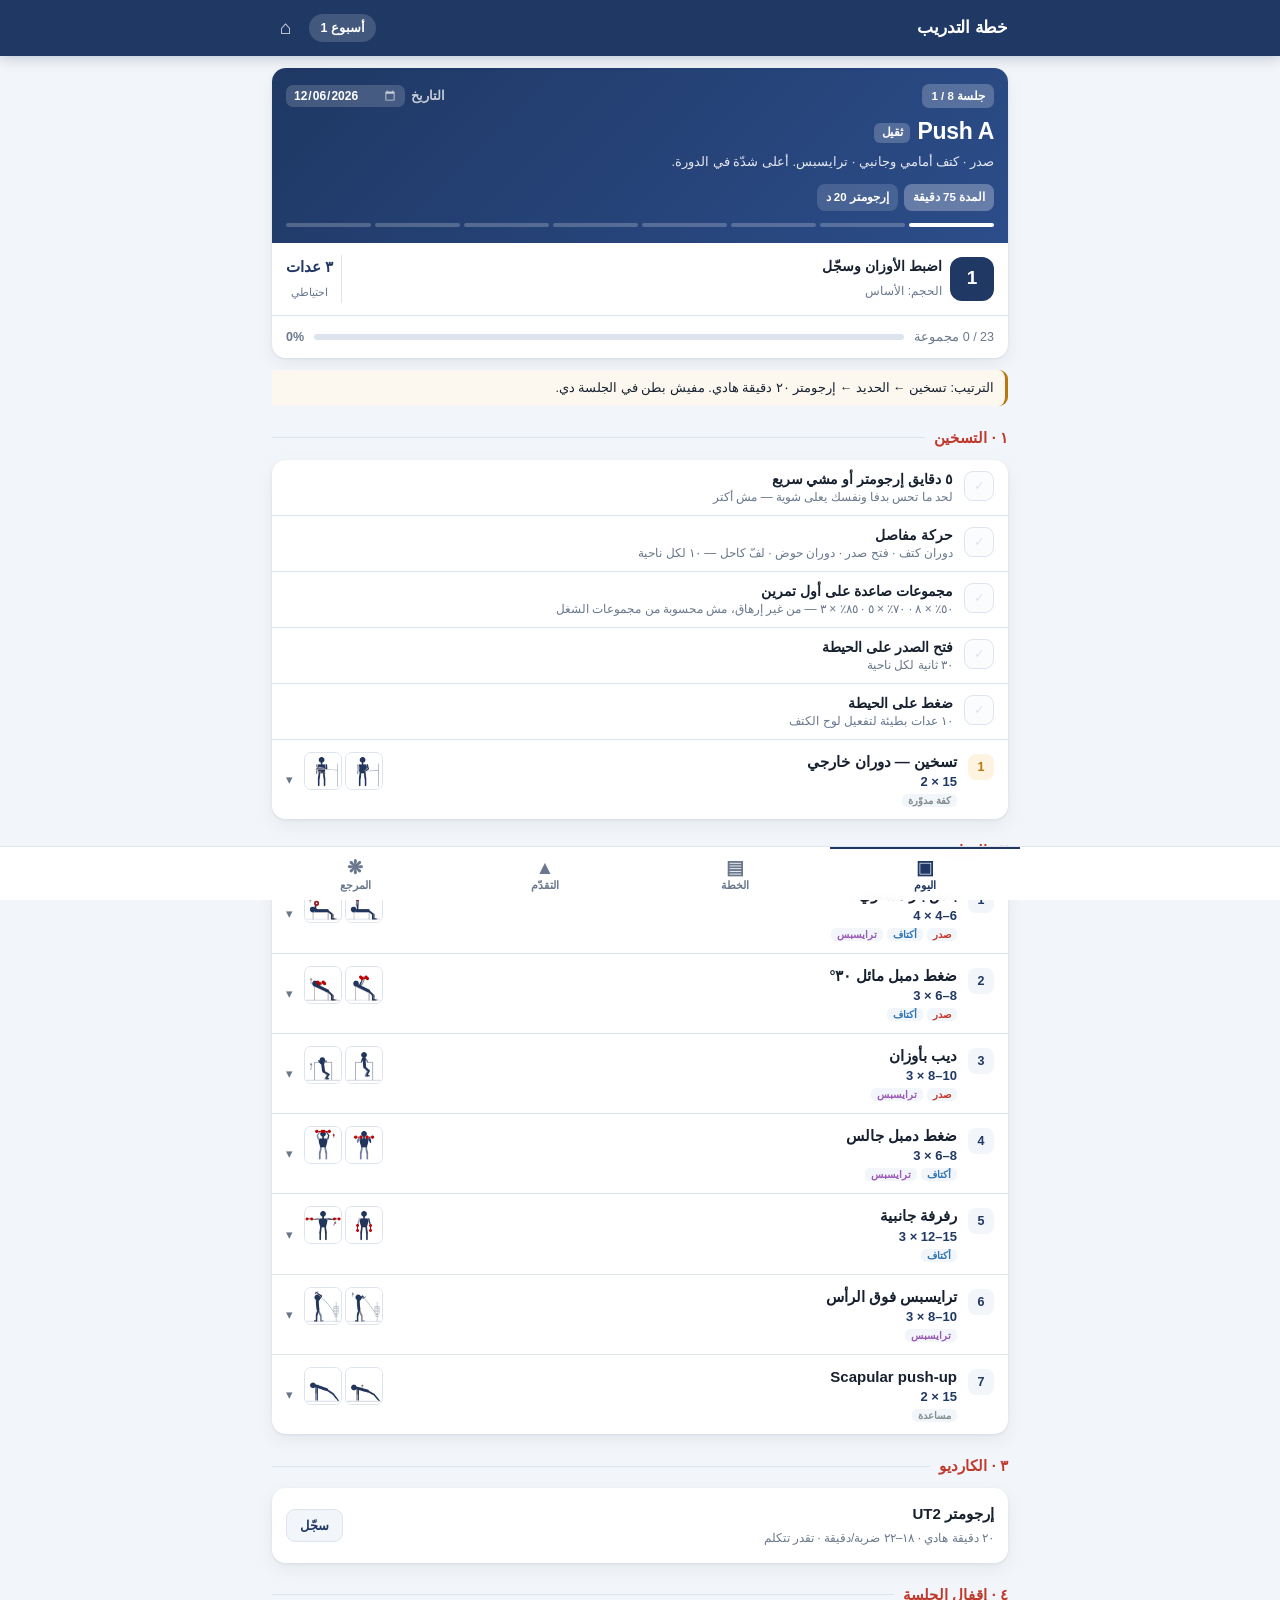
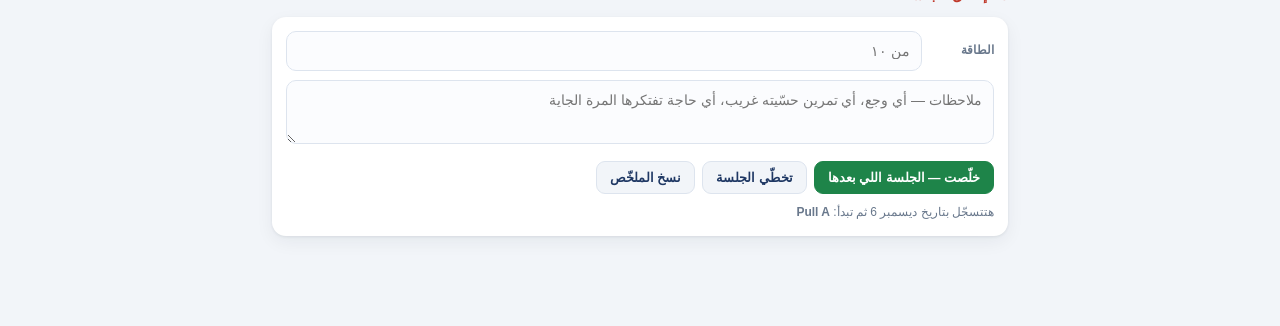
==== commit a82a50e5: "تحديث الخطة لنسخة v3 - ضبط الحجم: ٢١٠ ← ١٥٤ مجموعة في الدورة - البطن اتنقل من جلسات الـ Push لجلستي " ====
--- a/docs/index.html
+++ b/docs/index.html
@@ -544,28 +544,35 @@
    ============================================================ */
 
 const MUSCLES = {
-  chest:  { ar: 'صدر',        c: '#c0392b' },
-  back:   { ar: 'ظهر',        c: '#1f3864' },
-  delts:  { ar: 'أكتاف',      c: '#2e75b6' },
-  arms:   { ar: 'ذراعين',     c: '#7d3c98' },
-  quads:  { ar: 'رجل أمامي',  c: '#1e8449' },
-  ham:    { ar: 'خلفي ومؤخرة', c: '#117864' },
-  abs:    { ar: 'بطن',        c: '#b9770e' },
-  calves: { ar: 'سمانة',      c: '#6e2c00' },
-  fore:   { ar: 'ساعد وقبضة', c: '#515a5a' },
-  neck:   { ar: 'رقبة',       c: '#5d6d7e' },
-  other:  { ar: 'مساعدة',     c: '#839192' }
+  chest:     { ar: 'صدر',        c: '#c0392b' },
+  back:      { ar: 'ظهر',        c: '#1f3864' },
+  shoulders: { ar: 'أكتاف',      c: '#2e75b6' },
+  biceps:    { ar: 'بايسبس',     c: '#7d3c98' },
+  triceps:   { ar: 'ترايسبس',    c: '#9b59b6' },
+  quads:     { ar: 'رجل أمامي',  c: '#1e8449' },
+  posterior: { ar: 'خلفي ومؤخرة', c: '#117864' },
+  calves:    { ar: 'سمانة',      c: '#6e2c00' },
+  abs:       { ar: 'بطن',        c: '#b9770e' },
+  grip:      { ar: 'قبضة',       c: '#515a5a' },
+  traps:     { ar: 'ترابيس',     c: '#34495e' },
+  forearm:   { ar: 'ساعد',       c: '#515a5a' },
+  neck:      { ar: 'رقبة',       c: '#5d6d7e' },
+  cuff:      { ar: 'كفة مدوّرة',  c: '#7f8c8d' },
+  other:     { ar: 'مساعدة',     c: '#839192' }
 };
 
-/* أهداف الحجم الأسبوعي (مجموعات/أسبوع) — صفحة ٢ */
+/* أهداف الحجم الأسبوعي (مجموعات/أسبوع) — خطة v3
+   الأرقام لأسابيع ١→٥ ثم أسبوع التخفيف */
 const VOLUME_TARGET = {
-  chest:  [16, 16, 18, 18, 20, 10],
-  back:   [20, 20, 22, 22, 24, 12],
-  delts:  [14, 14, 16, 16, 18, 9],
-  arms:   [9, 9, 10, 10, 12, 6],
-  quads:  [13, 13, 14, 14, 16, 8],
-  ham:    [11, 11, 12, 12, 14, 7],
-  abs:    [13, 13, 14, 14, 16, 8]
+  chest:     [16, 17, 18, 19, 20, 8],
+  back:      [20, 21, 22, 23, 24, 10],
+  shoulders: [14, 15, 16, 17, 18, 7],
+  biceps:    [9, 10, 10, 11, 12, 4],
+  triceps:   [9, 10, 10, 11, 12, 4],
+  quads:     [13, 14, 14, 15, 16, 6],
+  posterior: [11, 12, 13, 14, 15, 6],
+  calves:    [8, 8, 8, 8, 8, 4],
+  abs:       [16, 16, 17, 18, 18, 8],
 };
 
 /* التدرّج الأسبوعي — صفحة ٣ */
@@ -580,9 +587,9 @@
 
 /* مقادير الزيادة — صفحة ٣ */
 const INC_RULES = [
-  ['سكوات · رفعة رومانية · Leg press', '٥ كجم'],
-  ['بنش · تجديف · ضغط كتف', '٢.٥ كجم'],
-  ['العزل والبطن', '١–٢.٥ كجم'],
+  ['سكوات · رفعة رومانية · Leg press · Hip thrust', '٥ كجم'],
+  ['بنش · تجديف · ضغط · عقلة · ديب', '٢.٥ كجم'],
+  ['العزل والبطن', '١.٥ كجم'],
   ['الأجهزة', 'أصغر تدرّج متاح']
 ];
 
@@ -599,8 +606,8 @@
 const EX = {
   /* ---------- Push A ---------- */
   'ext-rot': {
-    n: 'تسخين — دوران خارجي', im: ['pushA', 0], s: 2, lo: 15, hi: 15, inc: 1, r: 45,
-    m: ['delts'], warm: true,
+    n: 'تسخين — دوران خارجي', im: ['pushA', 0], nc: true, s: 2, lo: 15, hi: 15, inc: 1.5, r: 45,
+    m: ['cuff'], warm: true,
     cue: ['الكوع ملزوق في جنبك وزاوية ٩٠° ثابتة',
           'اللفة من الكتف نفسه مش من المعصم',
           'وزن خفيف جدًا — الهدف تسخين الكفة المدوّرة مش إجهادها',
@@ -608,7 +615,7 @@
   },
   'bench': {
     n: 'بنش بار مستوي', im: ['pushA', 1], s: 4, lo: 4, hi: 6, inc: 2.5, r: 180,
-    m: ['chest', 'delts', 'arms'],
+    m: ['chest', 'shoulders', 'triceps'],
     cue: ['اسحب الكتف لورا وتحت وثبّته في البنش قبل ما تشيل البار',
           'البار ينزل على خط الحلمة ويلمس الصدر بهدوء',
           'الرجل مثبتة في الأرض وقوس طبيعي في أسفل الضهر',
@@ -616,8 +623,8 @@
     tip: 'أهم تمرين في الأسبوع — سجّل رقمه بدقة.'
   },
   'incline-db': {
-    n: 'ضغط دمبل مائل ٣٠°', im: ['pushA', 2], s: 4, lo: 6, hi: 8, inc: 2.5, r: 150,
-    m: ['chest', 'delts'],
+    n: 'ضغط دمبل مائل ٣٠°', im: ['pushA', 2], s: 3, lo: 6, hi: 8, inc: 2.5, r: 150,
+    m: ['chest', 'shoulders'],
     cue: ['ميل البنش ٣٠° بس — أكتر من كده يحوّله لضغط كتف',
           'الدمبل ينزل لجنب الصدر العلوي مش لفوق الوش',
           'متخبطش الدمبلين في بعض في الأعلى — سيب توتر',
@@ -625,7 +632,7 @@
   },
   'dips': {
     n: 'ديب بأوزان', im: ['pushA', 3], s: 3, lo: 8, hi: 10, inc: 2.5, r: 150,
-    m: ['chest', 'arms'],
+    m: ['chest', 'triceps'],
     cue: ['ميل الجذع لقدام شوية عشان الشغل يروح للصدر',
           'انزل لحد ما الدراع يوازي الأرض وبس',
           'لو حسيت نغزة في مقدمة الكتف — قلّل المدى فورًا',
@@ -633,22 +640,22 @@
   },
   'db-shoulder-press': {
     n: 'ضغط دمبل جالس', im: ['pushA', 4], s: 3, lo: 6, hi: 8, inc: 2.5, r: 150,
-    m: ['delts', 'arms'],
+    m: ['shoulders', 'triceps'],
     cue: ['ضهرك مسنود والبطن مشدودة — بلاش تقويس',
           'الدمبل يبدأ عند مستوى الودن وينتهي فوق من غير قفل عنيف',
           'الكوع مايلفّش لبرا أوي — خليه قدام خط الجسم شوية'],
     tip: 'حجم الكتف الأمامي بياخد شغل كتير من البنش — مش محتاج تبالغ هنا.'
   },
   'lateral-raise': {
-    n: 'رفرفة جانبية', im: ['pushA', 5], s: 4, lo: 12, hi: 15, inc: 1, r: 75,
-    m: ['delts'],
+    n: 'رفرفة جانبية', im: ['pushA', 5], s: 3, lo: 12, hi: 15, inc: 1.5, r: 75,
+    m: ['shoulders'],
     cue: ['ارفع لحد مستوى الكتف بالظبط — مش أعلى',
           'الكوع أعلى من الرسغ شوية طول الحركة',
           'النزول بطيء ومتحكَّم — ده نص التمرين',
           'لو الجسم بيتمرجح يبقى الوزن كبير']
   },
   'cable-crossover-high': {
-    n: 'كروس أوفر من فوق', im: ['pushA', 6], s: 3, lo: 12, hi: 12, inc: 2.5, r: 75,
+    n: 'كروس أوفر من فوق', im: ['pushA', 6], s: 3, lo: 12, hi: 12, inc: 1.5, r: 75,
     m: ['chest'],
     cue: ['البكرة فوق والحركة نازلة لتحت وللداخل',
           'كوع مثني ثابت — الحركة من الكتف',
@@ -656,22 +663,22 @@
           'خطوة لقدام عشان يفضل في توتر من أول الحركة']
   },
   'overhead-tri': {
-    n: 'ترايسبس فوق الرأس', im: ['pushA', 7], s: 3, lo: 8, hi: 10, inc: 2.5, r: 90,
-    m: ['arms'],
+    n: 'ترايسبس فوق الرأس', im: ['pushA', 7], s: 3, lo: 8, hi: 10, inc: 1.5, r: 90,
+    m: ['triceps'],
     cue: ['الكوع ثابت وقريّب من الودن — متسيبهوش يفتح',
           'المطّ الكامل ورا الراس هو اللي بيشغّل الرأس الطويلة',
           'مفصل الكتف ثابت — بس الساعد هو اللي بيتحرك']
   },
   'rope-pushdown': {
-    n: 'ترايسبس حبل', im: ['pushA', 8], s: 3, lo: 12, hi: 15, inc: 2.5, r: 75,
-    m: ['arms'],
+    n: 'ترايسبس حبل', im: ['pushA', 8], s: 3, lo: 12, hi: 15, inc: 1.5, r: 75,
+    m: ['triceps'],
     cue: ['افرد وافتح الحبل في الآخر',
           'الكوع ملزوق في الجنب — بلاش دفع بالجسم',
           'وقفة صغيرة في الفرد الكامل']
   },
   'scap-pushup': {
-    n: 'Scapular push-up', im: ['pushA', 9], s: 2, lo: 15, hi: 15, inc: 0, r: 45,
-    m: ['back'], bw: true,
+    n: 'Scapular push-up', im: ['pushA', 9], nc: true, s: 2, lo: 15, hi: 15, inc: 0, r: 45,
+    m: ['other'], bw: true,
     cue: ['الدراع مفرود طول الوقت — الحركة من لوح الكتف بس',
           'انزل بالصدر بين الكتفين وبعدين ادفع لبرا',
           'حركة صغيرة وبطيئة — دي صحة كتف مش تضخيم']
@@ -688,7 +695,7 @@
   },
   'weighted-pullup': {
     n: 'عقلة بأوزان', im: ['pullA', 1], s: 4, lo: 5, hi: 8, inc: 2.5, r: 180,
-    m: ['back', 'arms'],
+    m: ['back', 'biceps'],
     cue: ['ابدأ من فرد كامل والكتف مسحوب لتحت',
           'الصدر ناحية البار مش الدقن',
           'النزول متحكَّم — ٢ ثانية على الأقل',
@@ -702,45 +709,45 @@
           'وقفة نصف ثانية في القمة واعصر لوح الكتف']
   },
   'back-extension': {
-    n: 'Back extension', im: ['pullA', 3], s: 3, lo: 12, hi: 15, inc: 2.5, r: 90,
-    m: ['ham', 'back'],
+    n: 'Back extension', im: ['pullA', 3], s: 3, lo: 12, hi: 15, inc: 1.5, r: 90,
+    m: ['posterior'],
     cue: ['الحركة من الحوض مش من الفقرات',
           'اوقف عند خط الجسم المستقيم — بلاش تقويس زيادة',
           'اعصر المؤخرة في الأعلى'],
     tip: 'ده تعويض مباشر عن غياب الرفعة الميتة — متسيبهوش.'
   },
   'face-pull': {
-    n: 'Face pull', im: ['pullA', 4], s: 3, lo: 15, hi: 15, inc: 2.5, r: 60,
-    m: ['delts'],
+    n: 'Face pull', im: ['pullA', 4], s: 3, lo: 15, hi: 15, inc: 1.5, r: 60,
+    m: ['shoulders'],
     cue: ['الحبل جاي على مستوى الوش',
           'اسحب وافتح لحد ما الإيدين تبقى جنب الودان',
           'دوران خارجي في الآخر — ده اللي بيصحّح وضع الكتف',
           'وزن خفيف وعدات نضيفة']
   },
   'ez-curl': {
-    n: 'مرجحة EZ', im: ['pullA', 5], s: 3, lo: 8, hi: 10, inc: 2.5, r: 90,
-    m: ['arms'],
+    n: 'مرجحة EZ', im: ['pullA', 5], s: 3, lo: 8, hi: 10, inc: 1.5, r: 90,
+    m: ['biceps'],
     cue: ['الكوع ثابت في الجنب',
           'افرد الدراع بالكامل تحت — نص الحركة تساوي نص النتيجة',
           'متسيبش الجسم يترجّح لورا']
   },
   'hammer-curl': {
-    n: 'Hammer curl', im: ['pullA', 6], s: 3, lo: 10, hi: 12, inc: 2, r: 75,
-    m: ['arms', 'fore'],
+    n: 'Hammer curl', im: ['pullA', 6], s: 2, lo: 10, hi: 12, inc: 1.5, r: 75,
+    m: ['biceps', 'forearm'],
     cue: ['القبضة محايدة (الإبهام لفوق) طول الحركة',
           'ده بيشتغل على البراكيالِس والساعد — مهم لسمك الدراع',
           'واحدة واحدة أو الاتنين مع بعض بس بنفس السرعة']
   },
   'farmer-carry': {
     n: 'Farmer carry', im: ['pullA', 7], s: 3, lo: 40, hi: 40, u: 'm', inc: 5, r: 90,
-    m: ['fore', 'back'],
+    m: ['grip'],
     cue: ['الكتف مسحوب لورا والصدر مفرود',
           'خطوات قصيرة وسريعة',
           'البطن مشدودة — متسيبش الجسم يميل']
   },
   'wrist-curl': {
-    n: 'Wrist curl', im: ['pullA', 8], s: 2, lo: 15, hi: 20, inc: 1, r: 60,
-    m: ['fore'],
+    n: 'Wrist curl', im: ['pullA', 8], s: 2, lo: 15, hi: 20, inc: 1.5, r: 60,
+    m: ['forearm'],
     cue: ['الساعد مسنود على الفخد أو البنش',
           'مدى كامل — نزول لتحت خالص وطلوع لفوق',
           'وزن خفيف وعدات كتير']
@@ -749,7 +756,7 @@
   /* ---------- Legs A ---------- */
   'back-squat': {
     n: 'سكوات خلفي', im: ['legsA', 0], s: 4, lo: 5, hi: 8, inc: 5, r: 210,
-    m: ['quads', 'ham'],
+    m: ['quads', 'posterior'],
     cue: ['خد نفس عميق واملا بطنك قبل كل عدة',
           'الركبة تمشي في اتجاه أصابع الرجل',
           'انزل لحد ما الفخد يوازي الأرض على الأقل',
@@ -758,7 +765,7 @@
   },
   'rdl-bar': {
     n: 'رفعة رومانية بار', im: ['legsA', 1], s: 4, lo: 6, hi: 8, inc: 5, r: 180,
-    m: ['ham'],
+    m: ['posterior'],
     cue: ['الحركة انثناء من الحوض — الركبة بتثني شوية بس',
           'البار ملزوق في الرجل وهو نازل',
           'انزل لحد ما تحس بشدّ في الخلفي وقف',
@@ -774,28 +781,28 @@
   },
   'bulgarian': {
     n: 'Bulgarian split squat', im: ['legsA', 3], s: 3, lo: 10, hi: 10, each: true, inc: 2.5, r: 120,
-    m: ['quads', 'ham'],
+    m: ['quads', 'posterior'],
     cue: ['الرجل الخلفية على البنش والمسافة كفاية عشان الركبة الأمامية متعديش كتير',
           'الجذع مايل لقدام شوية = شغل أكتر للمؤخرة',
           'اتزن الأول من غير وزن قبل ما تمسك دمبل']
   },
   'lying-leg-curl': {
-    n: 'Lying leg curl', im: ['legsA', 4], s: 3, lo: 10, hi: 12, inc: 2.5, r: 90,
-    m: ['ham'],
+    n: 'Lying leg curl', im: ['legsA', 4], s: 3, lo: 10, hi: 12, inc: 1.5, r: 90,
+    m: ['posterior'],
     cue: ['الحوض ملزوق في الوسادة — متسيبهوش يقوم',
           'اثنِ لأقصى مدى واعصر ثانية',
           'النزول بطيء — الجزء ده هو اللي بيبني']
   },
   'standing-calf': {
-    n: 'سمانة واقف', im: ['legsA', 5], s: 4, lo: 12, hi: 15, inc: 5, r: 75,
+    n: 'سمانة واقف', im: ['legsA', 5], s: 4, lo: 12, hi: 15, inc: 1.5, r: 75,
     m: ['calves'],
     cue: ['انزل بالكعب لأقصى تحت وقف ثانية في المطّ',
           'اطلع على أطراف الصوابع بالكامل',
           'الركبة مفرودة — دي بتشغّل الجاستروك']
   },
   'tibialis': {
-    n: 'Tibialis raise', im: ['legsA', 6], s: 2, lo: 15, hi: 20, inc: 1, r: 60,
-    m: ['calves'],
+    n: 'Tibialis raise', im: ['legsA', 6], nc: true, s: 2, lo: 15, hi: 20, inc: 1.5, r: 60,
+    m: ['other'],
     cue: ['الكعب ثابت والصوابع بتترفع ناحية القصبة',
           'ده بيوازن السمانة وبيقلّل إصابات الركبة',
           'حرقان في مقدمة الساق = صح']
@@ -803,14 +810,14 @@
 
   /* ---------- Push B ---------- */
   'ext-rot-b': {
-    n: 'تسخين — دوران خارجي', im: ['pushB', 0], s: 2, lo: 15, hi: 15, inc: 1, r: 45,
-    m: ['delts'], warm: true,
+    n: 'تسخين — دوران خارجي', im: ['pushB', 0], nc: true, s: 2, lo: 15, hi: 15, inc: 1.5, r: 45,
+    m: ['cuff'], warm: true,
     cue: ['نفس تسخين السبت — كوع في الجنب وزاوية ٩٠°',
           'خفيف ومتحكَّم — تسخين مش تمرين']
   },
   'incline-db-b': {
     n: 'ضغط دمبل مائل', im: ['pushB', 1], s: 4, lo: 10, hi: 12, inc: 2.5, r: 120,
-    m: ['chest', 'delts'],
+    m: ['chest', 'shoulders'],
     cue: ['نفس حركة السبت بس بعدات أعلى ووزن أخف',
           'ركّز على الإحساس في الصدر العلوي مش على الرقم',
           'متوقفش قبل ما تحس بحرقان حقيقي']
@@ -823,49 +830,49 @@
           'الجهاز آمن — ممكن تروّح لآخر المدى هنا']
   },
   'pec-deck': {
-    n: 'Pec Deck', im: ['pushB', 3], s: 3, lo: 12, hi: 15, inc: 2.5, r: 90,
+    n: 'Pec Deck', im: ['pushB', 3], s: 3, lo: 12, hi: 15, inc: 1.5, r: 90,
     m: ['chest'],
     cue: ['الكوع في مستوى الكتف',
           'اعصر في المنتصف ثانية كاملة',
           'الفتح لورا بهدوء لحد ما تحس بمطّ في الصدر']
   },
   'incline-fly': {
-    n: 'تفتيح دمبل مائل', im: ['pushB', 4], s: 3, lo: 12, hi: 15, inc: 2.5, r: 90,
+    n: 'تفتيح دمبل مائل', im: ['pushB', 4], s: 3, lo: 12, hi: 15, inc: 1.5, r: 90,
     m: ['chest'],
     cue: ['كوع مثني بزاوية ثابتة — متفردهوش',
           'المطّ لحد ما تحس بشدّ في الصدر وقف',
           'وزن معقول — ده تمرين مطّ مش قوة']
   },
   'cable-lateral': {
-    n: 'رفرفة جانبية كابل', im: ['pushB', 5], s: 4, lo: 12, hi: 15, inc: 2.5, r: 75,
-    m: ['delts'],
+    n: 'رفرفة جانبية كابل', im: ['pushB', 5], s: 4, lo: 12, hi: 15, inc: 1.5, r: 75,
+    m: ['shoulders'],
     cue: ['الكابل من ورا الجسم بيدّي توتر ثابت طول المدى',
           'اوقف عند مستوى الكتف',
           'إيد واحدة كل مرة عشان تركيز أعلى']
   },
   'rear-delt-machine': {
-    n: 'رفرفة خلفية جهاز', im: ['pushB', 6], s: 4, lo: 15, hi: 15, inc: 2.5, r: 60,
-    m: ['delts'],
+    n: 'رفرفة خلفية جهاز', im: ['pushB', 6], s: 3, lo: 15, hi: 15, inc: 1.5, r: 60,
+    m: ['shoulders'],
     cue: ['الصدر في الدعامة والدراع شبه مفرود',
           'افتح لبرا لحد خط الكتف',
           'الكتف الخلفي بيحب العدات العالية — خفّف الوزن']
   },
   'skull-crusher': {
-    n: 'Skull crusher', im: ['pushB', 7], s: 3, lo: 10, hi: 12, inc: 2.5, r: 90,
-    m: ['arms'],
+    n: 'Skull crusher', im: ['pushB', 7], s: 3, lo: 10, hi: 12, inc: 1.5, r: 90,
+    m: ['triceps'],
     cue: ['الكوع ثابت وناحية السقف — متسيبهوش يفتح',
           'البار ينزل ورا الجبهة مش عليها',
           'لو الكوع بيوجع، حوّل لبار EZ أو دمبل']
   },
   'rope-pushdown-b': {
-    n: 'ترايسبس حبل', im: ['pushB', 8], s: 3, lo: 12, hi: 15, inc: 2.5, r: 75,
-    m: ['arms'],
+    n: 'ترايسبس حبل', im: ['pushB', 8], s: 3, lo: 12, hi: 15, inc: 1.5, r: 75,
+    m: ['triceps'],
     cue: ['افرد وافتح الحبل في الآخر',
           'الكوع ملزوق في الجنب',
           'آخر مجموعة روّحها لآخر المدى']
   },
   'neck': {
-    n: 'رقبة — ثني وفرد', im: ['pushB', 9], s: 2, lo: 15, hi: 15, inc: 1, r: 60,
+    n: 'رقبة — ثني وفرد', im: ['pushB', 9], nc: true, s: 2, lo: 15, hi: 15, inc: 1.5, r: 60,
     m: ['neck'],
     cue: ['مدى صغير وسرعة بطيئة جدًا',
           'وزن خفيف على الجبهة أو خلف الراس بوسادة',
@@ -896,50 +903,50 @@
           'مدى كامل — سيب الكتف ينزل تحت في الآخر']
   },
   'straight-arm-pulldown': {
-    n: 'Straight-arm pulldown', im: ['pullB', 3], s: 3, lo: 12, hi: 15, inc: 2.5, r: 75,
+    n: 'Straight-arm pulldown', im: ['pullB', 3], s: 2, lo: 12, hi: 15, inc: 1.5, r: 75,
     m: ['back'],
     cue: ['الدراع مفرود والحركة من الكتف بس',
           'ميل بسيط لقدام من الحوض',
           'اعصر اللاتس في الآخر لما البار يلمس الفخد']
   },
   'bent-rear-delt': {
-    n: 'رفرفة خلفية منحني', im: ['pullB', 4], s: 3, lo: 15, hi: 15, inc: 1, r: 60,
-    m: ['delts'],
+    n: 'رفرفة خلفية منحني', im: ['pullB', 4], s: 3, lo: 15, hi: 15, inc: 1.5, r: 60,
+    m: ['shoulders'],
     cue: ['الجذع شبه موازي للأرض',
           'افتح لبرا بالدراع شبه المفرود',
           'وزن خفيف — الكتف الخلفي صغير وبيتغلب بسرعة']
   },
   'face-pull-b': {
-    n: 'Face pull', im: ['pullB', 5], s: 3, lo: 15, hi: 15, inc: 2.5, r: 60,
-    m: ['delts'],
+    n: 'Face pull', im: ['pullB', 5], s: 3, lo: 15, hi: 15, inc: 1.5, r: 60,
+    m: ['shoulders'],
     cue: ['الحبل على مستوى الوش',
           'افتح لحد ما الإيدين جنب الودان مع دوران خارجي',
           'مرتين في الأسبوع — ده اللي بيحافظ على كتفك']
   },
   'incline-db-curl': {
-    n: 'مرجحة دمبل مائل', im: ['pullB', 6], s: 3, lo: 12, hi: 12, inc: 2, r: 75,
-    m: ['arms'],
+    n: 'مرجحة دمبل مائل', im: ['pullB', 6], s: 3, lo: 12, hi: 12, inc: 1.5, r: 75,
+    m: ['biceps'],
     cue: ['البنش مايل والدراع متدلّي ورا خط الجسم',
           'ده أقوى وضع لمطّ الرأس الطويلة للبايسبس',
           'متسيبش الكوع يتقدّم لقدام']
   },
   'preacher-curl': {
-    n: 'Preacher curl', im: ['pullB', 7], s: 3, lo: 12, hi: 15, inc: 2, r: 75,
-    m: ['arms'],
+    n: 'Preacher curl', im: ['pullB', 7], s: 3, lo: 12, hi: 15, inc: 1.5, r: 75,
+    m: ['biceps'],
     cue: ['الإبط ملزوق في أعلى الوسادة',
           'افرد بالكامل تحت بس ببطء — الجزء ده حساس',
           'وقفة صغيرة في القمة']
   },
   'db-shrug': {
-    n: 'شراج دمبل', im: ['pullB', 8], s: 3, lo: 12, hi: 15, inc: 2.5, r: 75,
-    m: ['back'],
+    n: 'شراج دمبل', im: ['pullB', 8], s: 3, lo: 12, hi: 15, inc: 1.5, r: 75,
+    m: ['traps'],
     cue: ['ارفع الكتف لفوق مستقيم — بلاش لف دائري',
           'وقفة ثانية في الأعلى',
           'الدراع مجرد خطّاف']
   },
   'reverse-curl': {
-    n: 'Reverse curl', im: ['pullB', 9], s: 2, lo: 15, hi: 15, inc: 1, r: 60,
-    m: ['fore', 'arms'],
+    n: 'Reverse curl', im: ['pullB', 9], s: 2, lo: 15, hi: 15, inc: 1.5, r: 60,
+    m: ['forearm'],
     cue: ['القبضة من فوق (الكف لتحت)',
           'وزن أخف بكتير من المرجحة العادية',
           'الرسغ ثابت مايتكسرش']
@@ -947,8 +954,8 @@
 
   /* ---------- Legs B ---------- */
   'rdl-db': {
-    n: 'رفعة رومانية دمبل', im: ['legsB', 0], s: 4, lo: 10, hi: 12, inc: 2.5, r: 150,
-    m: ['ham'],
+    n: 'رفعة رومانية دمبل', im: ['legsB', 0], s: 3, lo: 10, hi: 12, inc: 5, r: 150,
+    m: ['posterior'],
     cue: ['الدمبل قريّب من الرجل وهو نازل',
           'انثناء من الحوض — الركبة لينة بس مش بتثني',
           'قف عند حد المطّ في الخلفي',
@@ -963,8 +970,8 @@
     tip: 'لو تقيل على الكتف أو الرسغ، استبدله بـ Goblet squat — نفس الشغل بضغط أقل.'
   },
   'hip-thrust': {
-    n: 'Hip thrust', im: ['legsB', 2], s: 4, lo: 10, hi: 12, inc: 5, r: 120,
-    m: ['ham'],
+    n: 'Hip thrust', im: ['legsB', 2], s: 3, lo: 10, hi: 12, inc: 5, r: 120,
+    m: ['posterior'],
     cue: ['حافة البنش تحت أسفل لوح الكتف',
           'الدقن ناحية الصدر والنظرة لقدام',
           'اوصل لخط مستقيم من الركبة للكتف واعصر ثانية',
@@ -972,34 +979,34 @@
   },
   'walking-lunges': {
     n: 'Walking lunges', im: ['legsB', 3], s: 3, lo: 12, hi: 12, each: true, inc: 2.5, r: 120,
-    m: ['quads', 'ham'],
+    m: ['quads', 'posterior'],
     cue: ['خطوة كبيرة والركبة الخلفية تقرّب من الأرض',
           'الجذع مستقيم والبطن مشدودة',
           'ادفع من كعب الرجل الأمامية']
   },
   'seated-leg-curl': {
-    n: 'Seated leg curl', im: ['legsB', 4], s: 3, lo: 12, hi: 15, inc: 2.5, r: 90,
-    m: ['ham'],
+    n: 'Seated leg curl', im: ['legsB', 4], s: 2, lo: 12, hi: 15, inc: 1.5, r: 90,
+    m: ['posterior'],
     cue: ['وضع القعود بيمطّ الخلفي أكتر من الرقود — أفضل للنمو',
           'اثنِ لأقصى مدى واعصر',
           'الرجوع ٣ ثواني']
   },
   'leg-extension': {
-    n: 'Leg extension', im: ['legsB', 5], s: 3, lo: 12, hi: 15, inc: 2.5, r: 90,
+    n: 'Leg extension', im: ['legsB', 5], s: 3, lo: 12, hi: 15, inc: 1.5, r: 90,
     m: ['quads'],
     cue: ['اضبط محور الجهاز على مستوى الركبة',
           'وقفة ثانية في الفرد الكامل',
           'وزن معقول — الركبة مش بتحب الأرقام هنا']
   },
   'adductor': {
-    n: 'مقربات (جهاز)', im: ['legsB', 6], s: 3, lo: 15, hi: 15, inc: 2.5, r: 60,
+    n: 'مقربات (جهاز)', im: ['legsB', 6], s: 3, lo: 15, hi: 15, inc: 1.5, r: 60,
     m: ['other'],
     cue: ['افتح لحد المطّ المريح مش لآخر مدى الجهاز',
           'اقفل ببطء واعصر',
           'مهم لاستقرار الحوض وبيقلّل شدّ الفخد الداخلي']
   },
   'seated-calf': {
-    n: 'سمانة جالس', im: ['legsB', 7], s: 4, lo: 15, hi: 20, inc: 2.5, r: 60,
+    n: 'سمانة جالس', im: ['legsB', 7], s: 4, lo: 15, hi: 20, inc: 1.5, r: 60,
     m: ['calves'],
     cue: ['الركبة مثنية — دي بتشغّل السوليس',
           'مدى كامل ووقفة في المطّ',
@@ -1008,7 +1015,7 @@
 
   /* ---------- البطن — جلسة ١ (السبت) ---------- */
   'ab-wheel': {
-    n: 'عجلة البطن', im: ['abs12', 0], s: 4, lo: 8, hi: 12, inc: 0, r: 90,
+    n: 'عجلة البطن', im: ['abs12', 0], s: 3, lo: 8, hi: 12, inc: 0, r: 90,
     m: ['abs'], bw: true,
     cue: ['الحوض ملفوف لتحت والبطن مشدودة قبل ما تبدأ',
           'امشي لقدام بالمدى اللي تقدر ترجع منه',
@@ -1016,7 +1023,7 @@
     prog: 'ابدأ من الركبة · لما توصل ١٢ عدة نضيفة → جرّب من الوقوف.'
   },
   'cable-crunch': {
-    n: 'بطن بالكابل', im: ['abs12', 1], s: 4, lo: 10, hi: 12, inc: 5, r: 75,
+    n: 'بطن بالكابل', im: ['abs12', 1], s: 3, lo: 10, hi: 12, inc: 1.5, r: 75,
     m: ['abs'],
     cue: ['الحركة لفّ للعمود الفقري مش ثني من الحوض',
           'الحوض ثابت — الكوع بيروح ناحية الفخد',
@@ -1032,7 +1039,7 @@
     prog: 'وزن الجسم → لما توصل ١٢ عدة نضيفة → دمبل ٤ كجم بين الرجلين ثم ٦ ثم ٨.'
   },
   'weighted-plank': {
-    n: 'Plank بوزن', im: ['abs12', 3], s: 3, lo: 45, hi: 45, u: 'sec', inc: 5, r: 60,
+    n: 'Plank بوزن', im: ['abs12', 3], s: 3, lo: 45, hi: 45, u: 'sec', inc: 1.5, r: 60,
     m: ['abs'],
     cue: ['خط مستقيم من الكعب للراس',
           'اعصر المؤخرة والبطن — مش مجرد استحمال',
@@ -1042,28 +1049,28 @@
 
   /* ---------- البطن — جلسة ٢ (الأربع) ---------- */
   'hanging-leg-raise-w': {
-    n: 'رفع رجل معلق بأوزان', im: ['abs12', 4], s: 4, lo: 8, hi: 12, inc: 2, r: 90,
+    n: 'رفع رجل معلق بأوزان', im: ['abs12', 4], s: 4, lo: 8, hi: 12, inc: 1.5, r: 90,
     m: ['abs'],
     cue: ['دمبل بين الكعبين أو حذاء بأوزان',
           'لفّ الحوض في الآخر — ده اللي بيشغّل البطن السفلية',
           'ثبّت الكتف في البار ومتسيبش جسمك يتمدّد']
   },
   'woodchop': {
-    n: 'Cable woodchop', im: ['abs12', 5], s: 3, lo: 12, hi: 12, each: true, inc: 2.5, r: 60,
+    n: 'Cable woodchop', im: ['abs12', 5], s: 3, lo: 12, hi: 12, each: true, inc: 1.5, r: 60,
     m: ['abs'],
     cue: ['الحركة قطرية من فوق لتحت (أو العكس)',
           'اللف من الجذع مش من الدراع',
           'الحوض ثابت والرجل مغروسة']
   },
   'pallof': {
-    n: 'Pallof press', im: ['abs12', 6], s: 3, lo: 12, hi: 12, each: true, inc: 2.5, r: 60,
+    n: 'Pallof press', im: ['abs12', 6], s: 3, lo: 12, hi: 12, each: true, inc: 1.5, r: 60,
     m: ['abs'],
     cue: ['ده تمرين مقاومة للّف — الهدف إنك متلفّش',
           'افرد الدراع قدامك وقاوم شدّ الكابل ثانيتين',
           'البطن مشدودة والكتف نازل']
   },
   'side-plank': {
-    n: 'Side plank بوزن', im: ['abs12', 7], s: 3, lo: 30, hi: 45, u: 'sec', inc: 5, r: 60,
+    n: 'Side plank بوزن', im: ['abs12', 7], s: 3, lo: 30, hi: 45, u: 'sec', inc: 1.5, r: 60,
     m: ['abs'],
     cue: ['الجسم خط مستقيم من الجنب',
           'الحوض عالي — متسيبهوش ينزل',
@@ -1072,7 +1079,7 @@
 
   /* ---------- البطن — جلسة ٣ (الجمعة) ---------- */
   'decline-crunch': {
-    n: 'بطن مائل بأوزان', im: ['abs3', 0], s: 4, lo: 10, hi: 12, inc: 2.5, r: 75,
+    n: 'بطن مائل بأوزان', im: ['abs3', 0], s: 4, lo: 10, hi: 12, inc: 1.5, r: 75,
     m: ['abs'],
     cue: ['الوزن على الصدر',
           'لفّ الجزء العلوي — مش قيام كامل من الحوض',
@@ -1080,7 +1087,7 @@
     prog: 'ابدأ ٥ كجم · لما توصل ٤ × ١٢ → زوّد ٢.٥ كجم.'
   },
   'windshield-wipers': {
-    n: 'Windshield wipers', im: ['abs3', 1], s: 3, lo: 8, hi: 8, each: true, inc: 0, r: 90,
+    n: 'Windshield wipers', im: ['abs3', 1], s: 3, lo: 8, hi: 8, each: true, inc: 1.5, r: 90,
     m: ['abs'], bw: true,
     cue: ['تمرين متقدّم — ابدأ بالركبة مثنية لو الرجل المفرودة صعبة',
           'الكتف ثابت في البار والحركة من الحوض',
@@ -1088,13 +1095,13 @@
   },
   'suitcase-carry': {
     n: 'Suitcase carry', im: ['abs3', 2], s: 3, lo: 40, hi: 40, u: 'm', each: true, inc: 5, r: 75,
-    m: ['abs', 'fore'],
+    m: ['abs', 'grip'],
     cue: ['وزن في إيد واحدة بس — الهدف تقاوم الميل',
           'الكتفين على نفس الخط',
           'خطوات ثابتة والبطن مشدودة']
   },
   'cable-crunch-b': {
-    n: 'بطن بالكابل', im: ['abs3', 3], s: 3, lo: 12, hi: 15, inc: 5, r: 60,
+    n: 'بطن بالكابل', im: ['abs3', 3], s: 3, lo: 12, hi: 15, inc: 1.5, r: 60,
     m: ['abs'],
     cue: ['لفّ من العمود الفقري والحوض ثابت',
           'ازفر بالكامل في الآخر',
@@ -1133,82 +1140,82 @@
   {
     k: 'pushA', title: 'Push A', tag: 'ثقيل', type: 'push',
     sub: 'صدر · كتف أمامي وجانبي · ترايسبس. أعلى شدّة في الدورة.',
-    dur: 100,
+    dur: 75,
     warm: ['ext-rot'],
     ex: ['bench', 'incline-db', 'dips', 'db-shoulder-press', 'lateral-raise',
-         'cable-crossover-high', 'overhead-tri', 'rope-pushdown', 'scap-pushup'],
-    absTitle: 'البطن — مقاومة الفرد + الثني + الحمل',
-    absEx: ['ab-wheel', 'cable-crunch', 'hanging-leg-raise', 'weighted-plank',
-            'windshield-wipers', 'suitcase-carry'],
+         'overhead-tri', 'scap-pushup'],
     cardio: { t: 'إرجومتر UT2', d: '٢٠ دقيقة هادي · ١٨–٢٢ ضربة/دقيقة · تقدر تتكلم', min: 20 },
-    notes: ['الترتيب: تسخين ← الحديد ← البطن ← إرجومتر ٢٠ دقيقة هادي.']
+    notes: ['الترتيب: تسخين ← الحديد ← إرجومتر ٢٠ دقيقة هادي. مفيش بطن في الجلسة دي.']
   },
   {
     k: 'pullA', title: 'Pull A', tag: 'ثقيل', type: 'pull',
-    sub: 'ظهر · كتف خلفي · بايسبس · ساعد.',
-    dur: 85,
+    sub: 'ظهر · كتف خلفي · بايسبس · قبضة.',
+    dur: 70,
     warm: [],
     ex: ['barbell-row', 'weighted-pullup', 'chest-supported-row', 'back-extension',
-         'face-pull', 'ez-curl', 'hammer-curl', 'farmer-carry', 'wrist-curl'],
+         'face-pull', 'ez-curl', 'hammer-curl', 'farmer-carry'],
     notes: ['مفيش تجديف على الإرجومتر في الجلسة دي — الظهر والقبضة اتضربوا بالفعل.']
   },
   {
     k: 'legsA', title: 'Legs A', tag: 'ثقيل', type: 'legs',
     sub: 'رجل أمامي وخلفي · سمانة · قصبة.',
-    dur: 80,
+    dur: 75,
     warm: [],
     ex: ['back-squat', 'rdl-bar', 'leg-press', 'bulgarian', 'lying-leg-curl',
          'standing-calf', 'tibialis'],
-    notes: ['صفر تجديف في الجلسة دي — ده اللي بيخلي جلسة الفترات اللي بعدها تنفع.',
-            'الرفعة الرومانية هي أقرب تمرين لحركة التجديف: دفع بالرجل وانثناء من الحوض. حطها في أولويتك.']
+    notes: ['صفر تجديف في الجلسة دي — الجلسة اللي بعدها فترات.',
+            'الرفعة الرومانية هي أقرب تمرين لحركة التجديف: دفع بالرجل وانثناء من الحوض.']
   },
   {
-    k: 'recovA', title: 'الفترات + السونا', tag: 'استشفاء', type: 'recov',
-    sub: 'مفيش حديد. دي جلسة الإرجومتر القوية الوحيدة في الدورة — جايّة بعد يوم الرجل عن قصد.',
-    dur: 50, intervals: true,
-    ex: [], warm: [],
+    k: 'recovA', title: 'فترات + بطن + سونا', tag: 'فترات', type: 'recov',
+    sub: 'جلسة الإرجومتر القوية الوحيدة في الدورة — جايّة بعد يوم الرجل عن قصد. ومعاها البطن.',
+    dur: 60, intervals: true,
+    warm: [], ex: [],
+    absTitle: 'البطن — فرد ولفّ',
+    absEx: ['ab-wheel', 'hanging-leg-raise', 'woodchop'],
     notes: []
   },
   {
     k: 'pushB', title: 'Push B', tag: 'حجم', type: 'push',
-    sub: 'نفس العضلات بعدات أعلى وأوزان أخف. تركيز على الجزء العلوي من الصدر والكتف الجانبي.',
-    dur: 100,
+    sub: 'نفس العضلات بعدات أعلى وأوزان أخف. تركيز على الصدر العلوي والكتف الجانبي.',
+    dur: 75,
     warm: ['ext-rot-b'],
-    ex: ['incline-db-b', 'machine-press', 'pec-deck', 'incline-fly',
-         'cable-lateral', 'rear-delt-machine', 'skull-crusher', 'rope-pushdown-b', 'neck'],
-    absTitle: 'البطن — ثني الحوض + اللف + الثني التقيل',
-    absEx: ['hanging-leg-raise-w', 'woodchop', 'pallof', 'side-plank',
-            'decline-crunch', 'cable-crunch-b'],
+    ex: ['incline-db-b', 'machine-press', 'pec-deck', 'cable-lateral',
+         'rear-delt-machine', 'rope-pushdown-b', 'neck'],
     cardio: { t: 'إرجومتر UT2', d: '٢٠ دقيقة هادي · ١٨–٢٢ ضربة/دقيقة', min: 20 },
-    notes: ['الترتيب: تسخين ← الحديد ← البطن ← إرجومتر ٢٠ دقيقة هادي.']
+    notes: ['الترتيب: تسخين ← الحديد ← إرجومتر ٢٠ دقيقة هادي. مفيش بطن في الجلسة دي.']
   },
   {
     k: 'pullB', title: 'Pull B', tag: 'حجم', type: 'pull',
-    sub: 'عدات أعلى · تنويع في زوايا السحب · بايسبس من تلات زوايا.',
-    dur: 85,
+    sub: 'عدات أعلى · تنويع في زوايا السحب · بايسبس من زاويتين.',
+    dur: 70,
     warm: [],
     ex: ['neutral-pulldown', 'seated-cable-row', 'one-arm-db-row', 'straight-arm-pulldown',
-         'bent-rear-delt', 'face-pull-b', 'incline-db-curl', 'preacher-curl', 'db-shrug', 'reverse-curl'],
+         'face-pull-b', 'incline-db-curl', 'db-shrug', 'reverse-curl'],
     cardio: { t: 'إرجومتر — اختياري', d: '١٥ دقيقة هادي لو عندك طاقة', min: 15, opt: true },
     notes: []
   },
   {
     k: 'legsB', title: 'Legs B', tag: 'حجم', type: 'legs',
     sub: 'أولوية للخلفية والمؤخرة · عدات أعلى · أوزان أخف من Legs A.',
-    dur: 90,
+    dur: 70,
     warm: [],
-    ex: ['rdl-db', 'front-squat', 'hip-thrust', 'walking-lunges', 'seated-leg-curl',
-         'leg-extension', 'adductor', 'seated-calf'],
-    notes: ['لو السكوات الأمامي تقيل على الكتف، استبدله بـ Goblet squat — نفس الشغل بضغط أقل على الرسغ والكتف.']
+    ex: ['rdl-db', 'front-squat', 'hip-thrust', 'walking-lunges', 'seated-leg-curl', 'seated-calf'],
+    notes: ['لو السكوات الأمامي تقيل على الكتف، استبدله بـ Goblet squat — نفس الشغل بضغط أقل.']
   },
   {
-    k: 'recovB', title: 'استشفاء + سونا', tag: 'راحة', type: 'recov',
-    sub: 'قفلة الدورة: إرجومتر هادي وسونا وراحة. مفيش شدة هنا خالص.',
-    dur: 45, steady: true,
-    ex: [], warm: [],
+    k: 'recovB', title: 'استشفاء + بطن + سونا', tag: 'راحة', type: 'recov',
+    sub: 'قفلة الدورة: إرجومتر هادي وبطن وسونا. مفيش شدّة هنا خالص.',
+    dur: 55, steady: true,
+    warm: [], ex: [],
+    absTitle: 'البطن — ثني ومقاومة لفّ وحمل',
+    absEx: ['cable-crunch', 'pallof', 'suitcase-carry'],
     notes: []
   }
 ];
+
+/* حواجز من خطة v3 — تنبيهات مش منع */
+const GUARDS = { maxCycleDays: 9, warnOnRepeatedSkip: 2 };
 
 const ORDER = SESSIONS.map(s => s.k);
 
@@ -1253,7 +1260,9 @@
   ['bfT',      'النسبة المستهدفة',    '٪',   'text'],
   ['fatMass',  'كتلة الدهون',         'كجم', 'number'],
   ['fatMassT', 'المستهدف',            'كجم', 'text'],
-  ['lean',     'الكتلة العضلية',      'كجم', 'number'],
+  ['lean',     'الكتلة العضلية (SMM)','كجم', 'number'],
+  ['ffm',      'الكتلة الخالية من الدهون','كجم','number'],
+  ['waistHip', 'نسبة الوسط للورك',    '',    'number'],
   ['leanT',    'المستهدف',            '',    'text'],
   ['kcal',     'السعرات دلوقتي',      '',    'number'],
   ['kcalT',    'السعرات المستهدفة',   '',    'text'],
@@ -1537,7 +1546,8 @@
 /* ============================================================
    الرسم
    ============================================================ */
-function render() {
+let lastView = null;
+function render(top) {
   ensureCur();
   $('#wkchip').innerHTML = `أسبوع ${L(S.week)}` + (S.cycle > 1 ? ` · ميزو ${L(S.cycle)}` : '');
   $$('.nav button').forEach(b => b.classList.toggle('on', b.dataset.v === view));
@@ -1546,7 +1556,39 @@
     view === 'plan'  ? viewPlan()  :
     view === 'prog'  ? viewProg()  : viewRef();
   wire();
-  window.scrollTo(0, 0);
+  /* الرجوع لأول الصفحة بس لما الشاشة تتغيّر — غير كده بنفضل مكاننا */
+  if (top || view !== lastView) window.scrollTo(0, 0);
+  lastView = view;
+}
+
+/* إعادة رسم بتثبّت عنصر معيّن في نفس مكانه على الشاشة،
+   عشان فتح تمرين وقفل اللي قبله ميحركش الصفحة تحت إيدك */
+function renderAt(sel) {
+  const el = document.querySelector(sel);
+  const before = el ? el.getBoundingClientRect().top : null;
+  render();
+  if (before == null) return;
+  const el2 = document.querySelector(sel);
+  if (el2) window.scrollBy(0, el2.getBoundingClientRect().top - before);
+}
+
+
+/* ---------- حواجز v3 ---------- */
+/* أقدم جلسة في الدورة الحالية — منها بنحسب هي واخدة كام يوم */
+function cycleWarnings() {
+  const out = [];
+  const mine = S.history.filter(r => r.week === S.week && r.cycle === S.cycle);
+  if (mine.length) {
+    const first = mine.map(r => r.date).sort()[0];
+    const days = Math.round((parse(today()) - parse(first)) / 864e5) + 1;
+    if (days > GUARDS.maxCycleDays)
+      out.push({ t: 'warn', m: `الدورة دي واخدة ${days} يوم — الحد المفضّل ${GUARDS.maxCycleDays}. لو الوتيرة بتتمطّ، قلّل حجم الجلسة بدل ما تفوّتها.` });
+  }
+  /* نفس الجلسة اتخطّت كام مرة ورا بعض */
+  const k = ORDER[S.pos], prior = S.history.filter(r => r.k === k).slice(-GUARDS.warnOnRepeatedSkip);
+  if (prior.length >= GUARDS.warnOnRepeatedSkip && prior.every(r => r.status === 'skip'))
+    out.push({ t: 'warn', m: `الجلسة دي اتخطّت ${prior.length} مرات ورا بعض. لو فيها حاجة مش شغّالة، غيّرها بدل ما تفضل تتأجّل.` });
+  return out;
 }
 
 /* ---------- عرض الجلسة الحالية ---------- */
@@ -1572,12 +1614,22 @@
         `<span class="step ${i === S.pos ? 'on' : ''} ${i < S.pos ? 'past' : ''}" title="${esc(sessByKey(k).title)}"></span>`).join('')}</div>
     </div>
     ${wkBar(wk)}
-    ${D.type === 'recov' ? '' : progRow(D, wk)}
+    ${D.type === 'recov' && !D.absEx ? '' : progRow(D, wk)}
   </div>`;
 
+  cycleWarnings().forEach(w => h += `<div class="note">${esc(w.m)}</div>`);
   (D.notes || []).forEach((n, i) => h += `<div class="note ${i ? 'g' : ''}">${esc(n)}</div>`);
 
-  if (D.type === 'recov') return h + viewRecov(D, wk) + finishCard(D);
+  if (D.type === 'recov') {
+    let r = h + viewRecov(D, wk);
+    if (D.absEx) {
+      const plan = sessionPlan(D.k, wk);
+      r += `<div class="sect"><h2>٢ · ${esc(D.absTitle)}</h2></div><div class="card">`;
+      plan.filter(p => p.kind === 'abs').forEach((p, i) => r += exCard(p, i + 1, wk));
+      r += `</div>`;
+    }
+    return r + finishCard(D);
+  }
 
   const plan = sessionPlan(D.k, wk);
 
@@ -1623,7 +1675,7 @@
 
 function finishCard(D) {
   const c = ensureCur();
-  const n = D.absEx ? '٥' : D.cardio ? '٤' : D.type === 'recov' ? '٢' : '٣';
+  const n = D.type === 'recov' ? (D.absEx ? '٣' : '٢') : D.absEx ? '٥' : D.cardio ? '٤' : '٣';
   return `<div class="sect"><h2>${n} · إقفال الجلسة</h2></div>
   <div class="card card-p">
     <div class="f" style="margin-bottom:9px">
@@ -1774,7 +1826,7 @@
     <div class="note g">اللي فعلًا بيسرّع الاستشفاء بالترتيب: النوم ٧–٨ ساعات · البروتين الكافي · المشي الخفيف · إدارة الضغط.</div>
   </div>`;
 
-  h += `<div class="sect"><h2>كل الفترات على ٦ أسابيع</h2></div><div class="card scroll"><table class="tbl">
+  if (D.intervals) h += `<div class="sect"><h2>كل الفترات على ٦ أسابيع</h2></div><div class="card scroll"><table class="tbl">
     <tr><th>الأسبوع</th><th>البروتوكول</th><th>الراحة</th><th>الشدة</th></tr>
     ${INTERVALS.map(r => `<tr class="${r.w === wk ? 'hi' : ''}"><td>${r.w}</td><td>${esc(r.p)}</td><td>${esc(r.rest)}</td><td>${esc(r.int)}</td></tr>`).join('')}
   </table></div>`;
@@ -1834,6 +1886,7 @@
     if (!inWeek(r)) return;
     Object.keys(r.ex || {}).forEach(id => {
       const ex = EX[id]; if (!ex) return;
+      if (ex.nc) return;                       /* تسخين ورقبة وقصبة — مش محسوبة */
       const n = r.ex[id].sets.filter(s => s && (s.d || +s.r > 0)).length;
       if (n) vol[ex.m[0]] = (vol[ex.m[0]] || 0) + n;
     });
@@ -2074,16 +2127,21 @@
     if (!t) return;
     const d = t.dataset, c = ensureCur();
 
-    if (d.tog) { openEx[d.tog] = !openEx[d.tog]; render(); return; }
+    if (d.tog) {
+      /* واحد مفتوح بس في المرة */
+      openEx = openEx[d.tog] ? {} : { [d.tog]: true };
+      renderAt('[data-tog="' + d.tog + '"]');
+      return;
+    }
     if (d.acc) { S.ui['a' + d.acc] = !S.ui['a' + d.acc]; save(); render(); return; }
     if (d.warm) { c.warm[d.warm] = !c.warm[d.warm]; save(); render(); return; }
 
     if (d.jump) {
       const i = +d.jump;
-      if (i === S.pos) { view = 'today'; render(); return; }
+      if (i === S.pos) { view = 'today'; render(true); return; }
       const has = Object.keys(c.ex).length || c.note || c.energy;
       if (has && !confirm('في حاجة مسجّلة في الجلسة الحالية ومش هتتقفل. تنقل برضه؟')) return;
-      jumpTo(i); view = 'today'; render(); return;
+      jumpTo(i); view = 'today'; render(true); return;
     }
 
     if (d.ck != null) {
@@ -2124,7 +2182,7 @@
       const next = sessByKey(ORDER[(S.pos + 1) % ORDER.length]).title;
       if (d.fin === 'skip' && !confirm('هتتخطّى الجلسة دي وتتسجّل كمتخطّاة. تمام؟')) return;
       advance(d.fin);
-      view = 'today'; render();
+      view = 'today'; render(true);
       toast((d.fin === 'skip' ? 'اتخطّت — ' : 'اتقفلت ✓ — ') + 'الجاية: ' + next);
       return;
     }
@@ -2188,7 +2246,7 @@
       const v = Math.min(6, Math.max(1, +t.value || 1));
       S.week = v; if (S.cur) S.cur.week = v; save(); render(); return;
     }
-    if (t.id === 'setpos') { jumpTo(+t.value); render(); return; }
+    if (t.id === 'setpos') { jumpTo(+t.value); render(true); return; }
     if (t.id === 'impf') { importData(t.files[0]); return; }
   };
 }
@@ -2291,7 +2349,7 @@
   if (n) { view = n.dataset.v; render(); return; }
   if (ev.target.closest('#tskip')) { stopRest(); return; }
   if (ev.target.closest('#tadd')) { restLeft += 30; paintRest(); return; }
-  if (ev.target.closest('#gotoday')) { view = 'today'; render(); return; }
+  if (ev.target.closest('#gotoday')) { view = 'today'; render(true); return; }
 });
 
 seedFromHash();
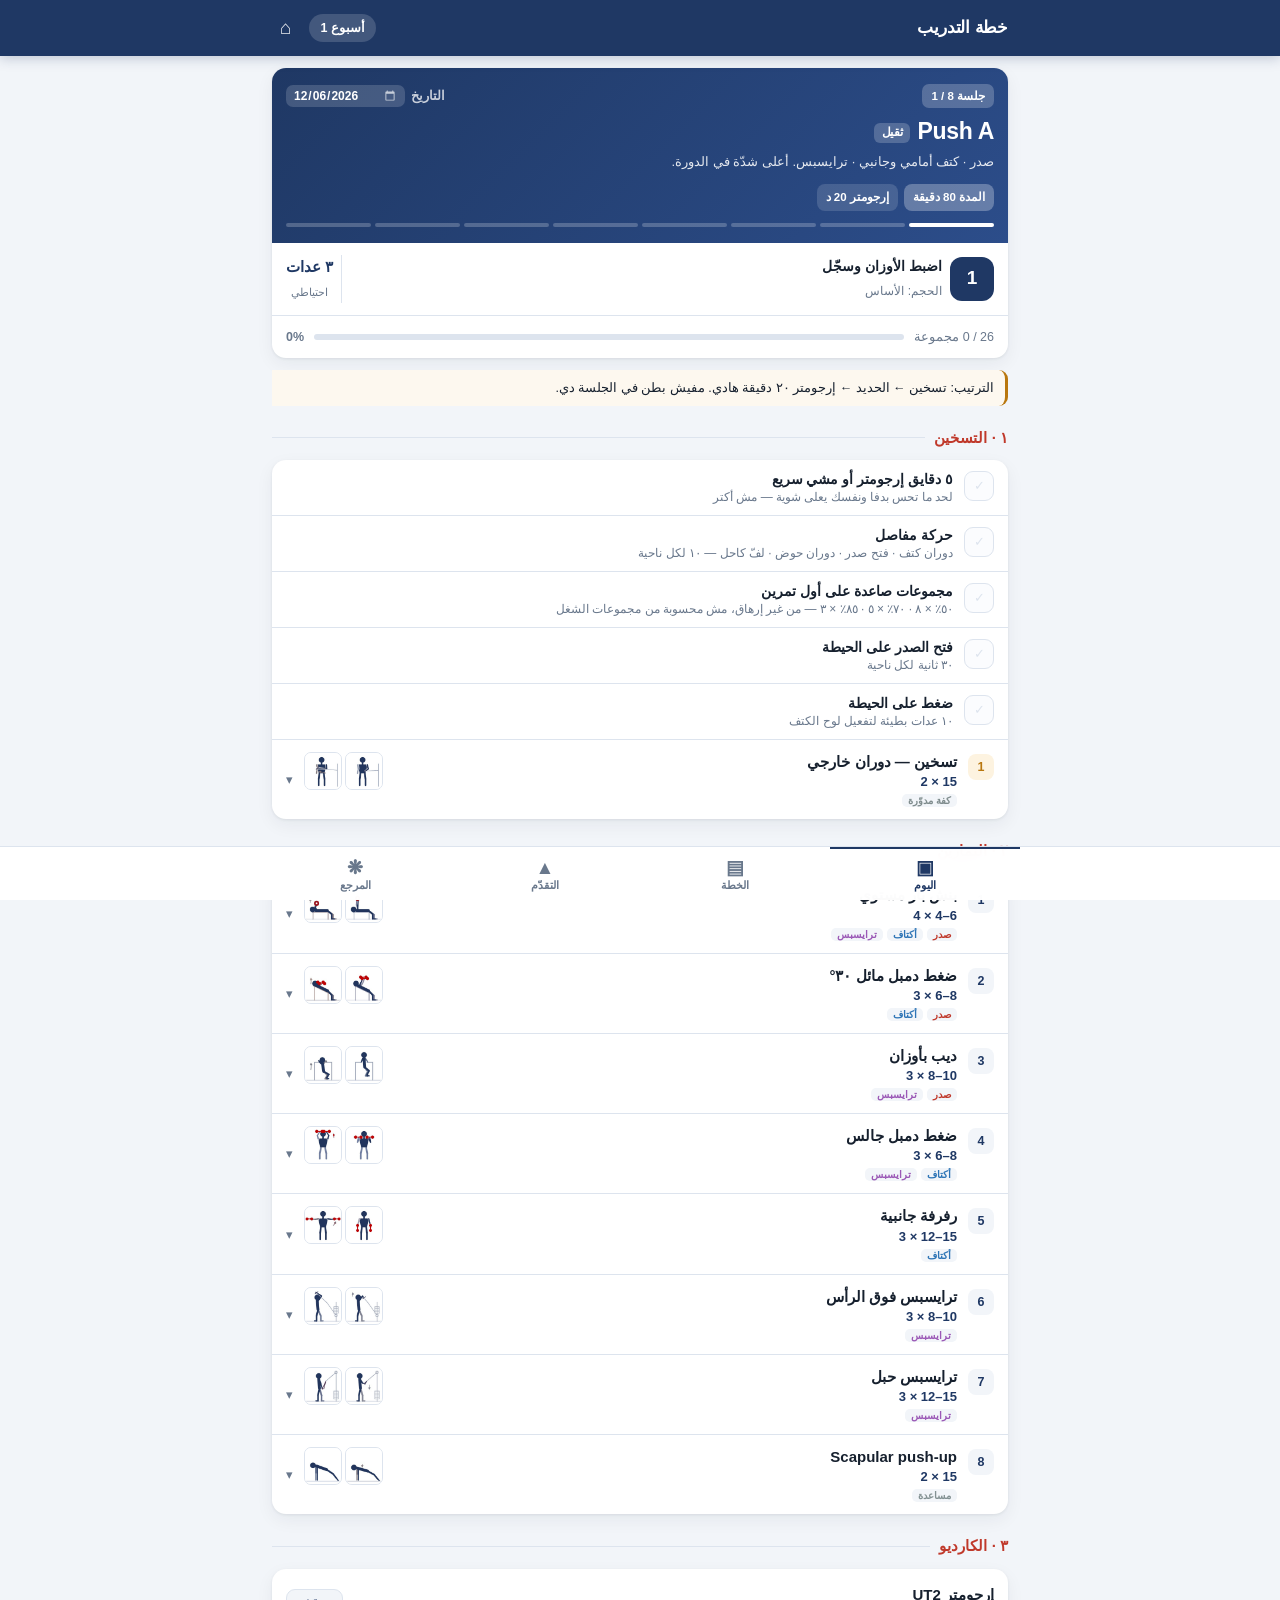
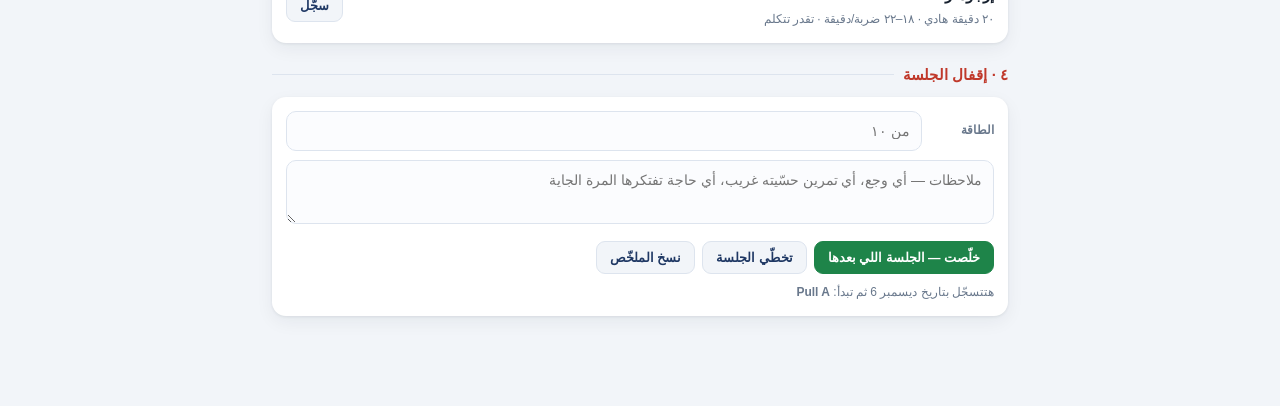
==== commit 2e9dd738: "سد فجوة الدراعات في خطة v3 - رجوع ترايسبس حبل لـ Push A و Preacher curl لـ Pull B من قايمة البدائل -" ====
--- a/docs/index.html
+++ b/docs/index.html
@@ -931,7 +931,7 @@
           'متسيبش الكوع يتقدّم لقدام']
   },
   'preacher-curl': {
-    n: 'Preacher curl', im: ['pullB', 7], s: 3, lo: 12, hi: 15, inc: 1.5, r: 75,
+    n: 'Preacher curl', im: ['pullB', 7], s: 2, lo: 12, hi: 15, inc: 1.5, r: 75,
     m: ['biceps'],
     cue: ['الإبط ملزوق في أعلى الوسادة',
           'افرد بالكامل تحت بس ببطء — الجزء ده حساس',
@@ -1140,10 +1140,10 @@
   {
     k: 'pushA', title: 'Push A', tag: 'ثقيل', type: 'push',
     sub: 'صدر · كتف أمامي وجانبي · ترايسبس. أعلى شدّة في الدورة.',
-    dur: 75,
+    dur: 80,
     warm: ['ext-rot'],
     ex: ['bench', 'incline-db', 'dips', 'db-shoulder-press', 'lateral-raise',
-         'overhead-tri', 'scap-pushup'],
+         'overhead-tri', 'rope-pushdown', 'scap-pushup'],
     cardio: { t: 'إرجومتر UT2', d: '٢٠ دقيقة هادي · ١٨–٢٢ ضربة/دقيقة · تقدر تتكلم', min: 20 },
     notes: ['الترتيب: تسخين ← الحديد ← إرجومتر ٢٠ دقيقة هادي. مفيش بطن في الجلسة دي.']
   },
@@ -1188,10 +1188,10 @@
   {
     k: 'pullB', title: 'Pull B', tag: 'حجم', type: 'pull',
     sub: 'عدات أعلى · تنويع في زوايا السحب · بايسبس من زاويتين.',
-    dur: 70,
+    dur: 75,
     warm: [],
     ex: ['neutral-pulldown', 'seated-cable-row', 'one-arm-db-row', 'straight-arm-pulldown',
-         'face-pull-b', 'incline-db-curl', 'db-shrug', 'reverse-curl'],
+         'face-pull-b', 'incline-db-curl', 'preacher-curl', 'db-shrug', 'reverse-curl'],
     cardio: { t: 'إرجومتر — اختياري', d: '١٥ دقيقة هادي لو عندك طاقة', min: 15, opt: true },
     notes: []
   },
@@ -1429,24 +1429,70 @@
   S.pos = i; S.cur = null; openEx = {}; save();
 }
 
-/* ---------- محرّك الحجم ---------- */
-function setsFor(exId, idx, week) {
-  const ex = EX[exId], W = WEEKS[week - 1];
-  if (W.extra < 0) return { s: Math.max(2, Math.ceil(ex.s / 2)), plus: 0, cut: true };
-  return { s: ex.s + (idx < W.extra ? 1 : 0), plus: idx < W.extra ? 1 : 0 };
-}
+/* ---------- محرّك الحجم ----------
+   +١ مجموعة كل أسبوع لحد ٥ — بس مش لأول التمارين على طول.
+   المجموعة الزيادة بتروح للعضلة الأبعد عن هدف الأسبوع في جدول الحجم،
+   وبتقف لما العضلة توصل هدفها. يعني الجدول هو الحاكم مش الترتيب. */
+
+let _baseVol = null;
+function baseVolume() {
+  if (_baseVol) return _baseVol;
+  const v = {};
+  SESSIONS.forEach(D => [...(D.ex || []), ...(D.absEx || [])].forEach(id => {
+    const e = EX[id]; if (!e || e.nc) return;
+    v[e.m[0]] = (v[e.m[0]] || 0) + e.s;
+  }));
+  return (_baseVol = v);
+}
+
+/* توزيع المجموعات الزيادة على الدورة كلها مرة واحدة لكل أسبوع */
+const _bonusCache = {};
+function weekBonus(week) {
+  if (_bonusCache[week]) return _bonusCache[week];
+  const W = WEEKS[week - 1], bonus = {};
+  if (W.extra <= 0) return (_bonusCache[week] = bonus);
+
+  const proj = Object.assign({}, baseVolume());
+  ORDER.forEach(k => {
+    const D = sessByKey(k);
+    const ids = [].concat(D.ex || [], D.absEx || []);
+    const got = {};
+    for (let n = 0; n < W.extra; n++) {
+      let best = -1, bestDef = 0;
+      ids.forEach((id, i) => {
+        const e = EX[id]; if (!e || e.nc || got[i]) return;
+        const t = VOLUME_TARGET[e.m[0]]; if (!t) return;
+        const def = t[week - 1] - (proj[e.m[0]] || 0);
+        if (def > bestDef) { bestDef = def; best = i; }
+      });
+      if (best < 0) break;                       /* كل العضلات وصلت هدفها */
+      got[best] = 1;
+      const mk = EX[ids[best]].m[0];
+      proj[mk] = (proj[mk] || 0) + 1;
+      bonus[k + '|' + best] = 1;
+    }
+  });
+  return (_bonusCache[week] = bonus);
+}
+
+function planList(D, ids, week, kind, offset) {
+  const W = WEEKS[week - 1], bonus = weekBonus(week);
+  return ids.map((id, i) => {
+    const ex = EX[id];
+    if (W.extra < 0) return { id, kind, sets: Math.max(2, Math.ceil(ex.s / 2)), plus: 0, cut: true };
+    const p = bonus[D.k + '|' + (i + offset)] || 0;
+    return { id, kind, sets: ex.s + p, plus: p };
+  });
+}
+
 function sessionPlan(k, week) {
-  const D = sessByKey(k), out = [];
-  (D.warm || []).forEach(id => out.push({ id, kind: 'warm', sets: EX[id].s, plus: 0 }));
-  (D.ex || []).forEach((id, i) => {
-    const c = setsFor(id, i, week);
-    out.push({ id, kind: 'main', sets: c.s, plus: c.plus, cut: c.cut });
-  });
-  (D.absEx || []).forEach((id, i) => {
-    const c = setsFor(id, i, week);
-    out.push({ id, kind: 'abs', sets: c.s, plus: c.plus, cut: c.cut });
-  });
-  return out;
+  const D = sessByKey(k);
+  const main = D.ex || [], abs = D.absEx || [];
+  return [].concat(
+    (D.warm || []).map(id => ({ id, kind: 'warm', sets: EX[id].s, plus: 0 })),
+    planList(D, main, week, 'main', 0),
+    planList(D, abs, week, 'abs', main.length)
+  );
 }
 
 /* ---------- تاريخ التمرين ---------- */
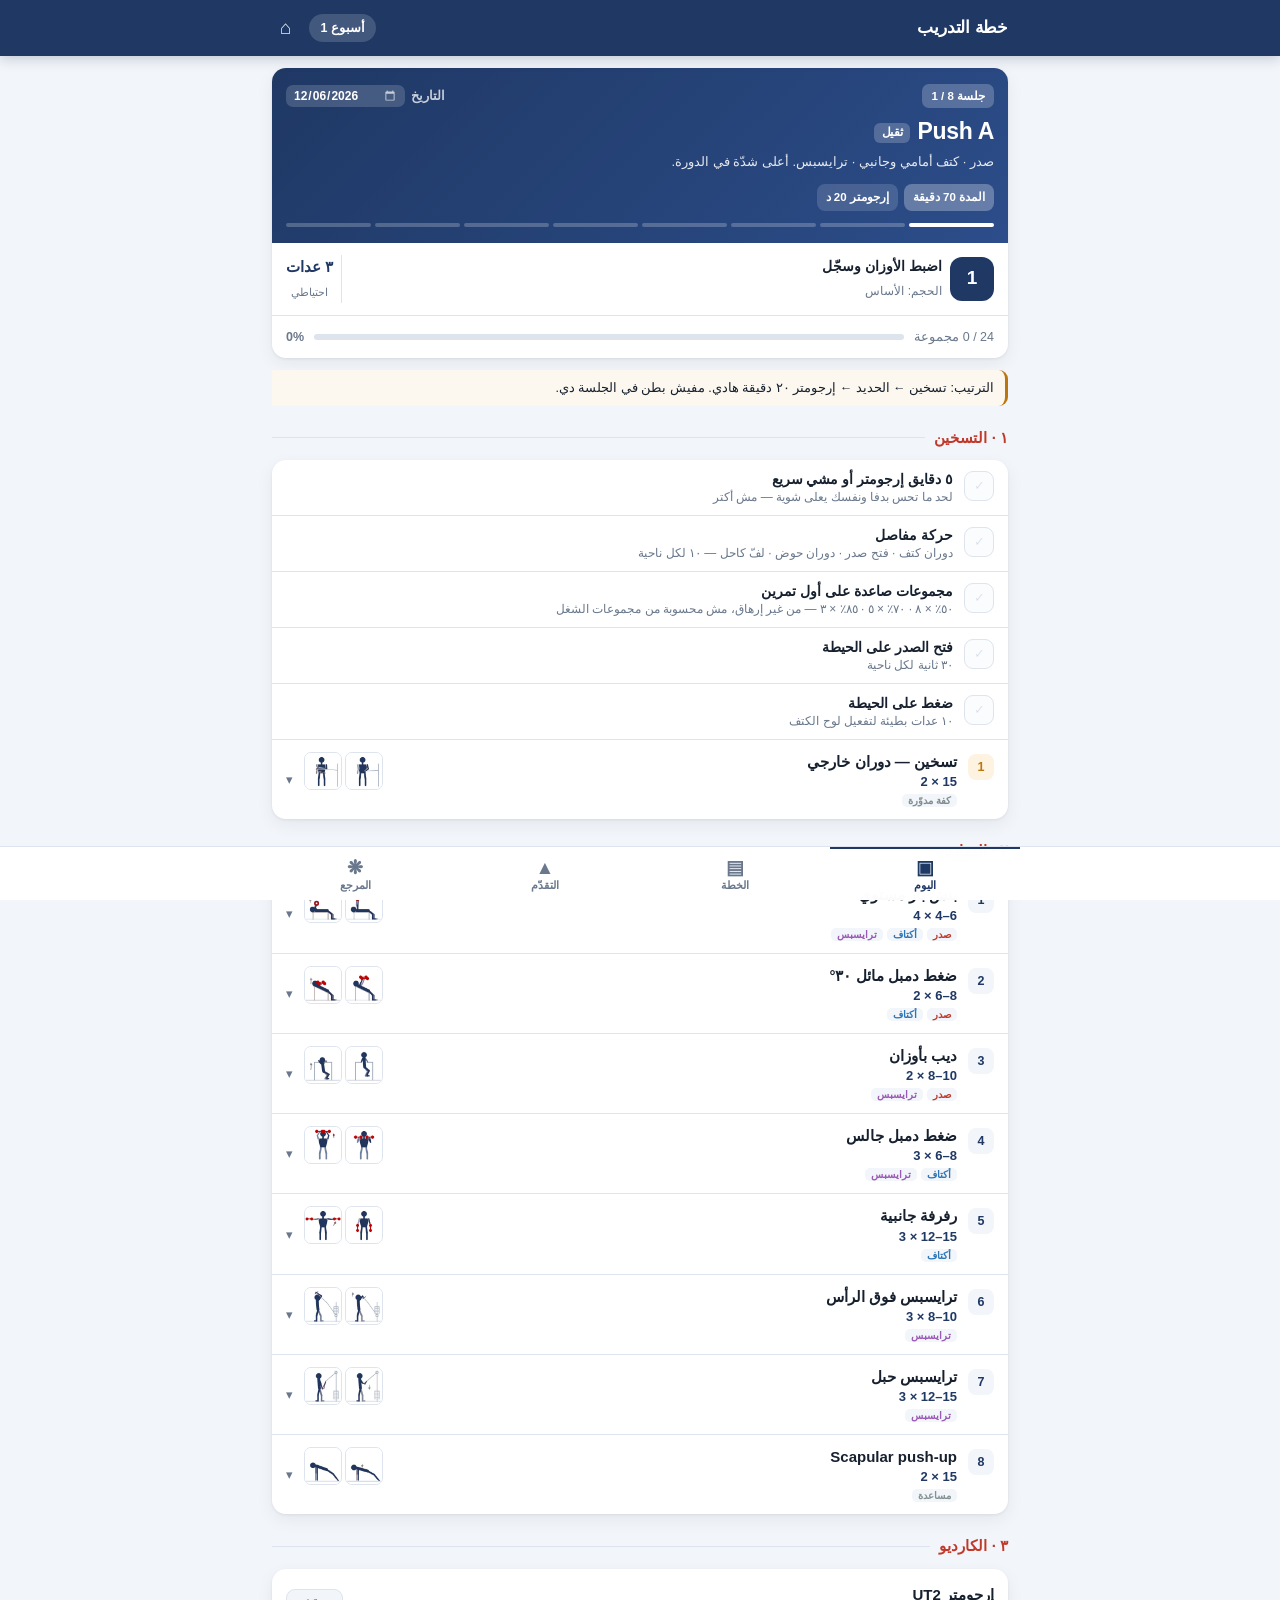
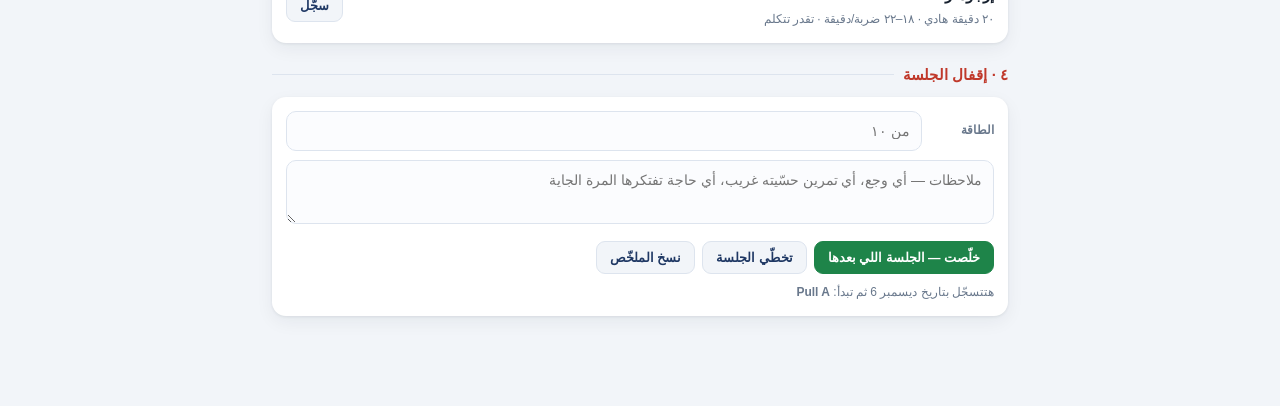
==== commit 6806a5ee: "ضبط الصدر والضهر على تدرّج حقيقي عبر الأسابيع الصدر ٢٠ ← ١٦ والضهر ٢٣ ← ٢٠ في القاعدة، فبيتدرّجوا لـ" ====
--- a/docs/index.html
+++ b/docs/index.html
@@ -623,7 +623,7 @@
     tip: 'أهم تمرين في الأسبوع — سجّل رقمه بدقة.'
   },
   'incline-db': {
-    n: 'ضغط دمبل مائل ٣٠°', im: ['pushA', 2], s: 3, lo: 6, hi: 8, inc: 2.5, r: 150,
+    n: 'ضغط دمبل مائل ٣٠°', im: ['pushA', 2], s: 2, lo: 6, hi: 8, inc: 2.5, r: 150,
     m: ['chest', 'shoulders'],
     cue: ['ميل البنش ٣٠° بس — أكتر من كده يحوّله لضغط كتف',
           'الدمبل ينزل لجنب الصدر العلوي مش لفوق الوش',
@@ -631,7 +631,7 @@
           'الكوع تحت الرسغ في كل نقطة']
   },
   'dips': {
-    n: 'ديب بأوزان', im: ['pushA', 3], s: 3, lo: 8, hi: 10, inc: 2.5, r: 150,
+    n: 'ديب بأوزان', im: ['pushA', 3], s: 2, lo: 8, hi: 10, inc: 2.5, r: 150,
     m: ['chest', 'triceps'],
     cue: ['ميل الجذع لقدام شوية عشان الشغل يروح للصدر',
           'انزل لحد ما الدراع يوازي الأرض وبس',
@@ -702,14 +702,14 @@
           'لو مكمّلتش ٥ عدات نضيفة، شيل وزن']
   },
   'chest-supported-row': {
-    n: 'تجديف بدعامة صدر', im: ['pullA', 2], s: 3, lo: 8, hi: 10, inc: 2.5, r: 120,
+    n: 'تجديف بدعامة صدر', im: ['pullA', 2], s: 2, lo: 8, hi: 10, inc: 2.5, r: 120,
     m: ['back'],
     cue: ['الصدر ملزوق في الدعامة — دي الحاجة اللي بتحمي ضهرك',
           'اسحب لحد ما الكوع يعدّي خط الجسم',
           'وقفة نصف ثانية في القمة واعصر لوح الكتف']
   },
   'back-extension': {
-    n: 'Back extension', im: ['pullA', 3], s: 3, lo: 12, hi: 15, inc: 1.5, r: 90,
+    n: 'Back extension', im: ['pullA', 3], s: 2, lo: 12, hi: 15, inc: 1.5, r: 90,
     m: ['posterior'],
     cue: ['الحركة من الحوض مش من الفقرات',
           'اوقف عند خط الجسم المستقيم — بلاش تقويس زيادة',
@@ -787,7 +787,7 @@
           'اتزن الأول من غير وزن قبل ما تمسك دمبل']
   },
   'lying-leg-curl': {
-    n: 'Lying leg curl', im: ['legsA', 4], s: 3, lo: 10, hi: 12, inc: 1.5, r: 90,
+    n: 'Lying leg curl', im: ['legsA', 4], s: 2, lo: 10, hi: 12, inc: 1.5, r: 90,
     m: ['posterior'],
     cue: ['الحوض ملزوق في الوسادة — متسيبهوش يقوم',
           'اثنِ لأقصى مدى واعصر ثانية',
@@ -816,7 +816,7 @@
           'خفيف ومتحكَّم — تسخين مش تمرين']
   },
   'incline-db-b': {
-    n: 'ضغط دمبل مائل', im: ['pushB', 1], s: 4, lo: 10, hi: 12, inc: 2.5, r: 120,
+    n: 'ضغط دمبل مائل', im: ['pushB', 1], s: 3, lo: 10, hi: 12, inc: 2.5, r: 120,
     m: ['chest', 'shoulders'],
     cue: ['نفس حركة السبت بس بعدات أعلى ووزن أخف',
           'ركّز على الإحساس في الصدر العلوي مش على الرقم',
@@ -830,7 +830,7 @@
           'الجهاز آمن — ممكن تروّح لآخر المدى هنا']
   },
   'pec-deck': {
-    n: 'Pec Deck', im: ['pushB', 3], s: 3, lo: 12, hi: 15, inc: 1.5, r: 90,
+    n: 'Pec Deck', im: ['pushB', 3], s: 2, lo: 12, hi: 15, inc: 1.5, r: 90,
     m: ['chest'],
     cue: ['الكوع في مستوى الكتف',
           'اعصر في المنتصف ثانية كاملة',
@@ -844,7 +844,7 @@
           'وزن معقول — ده تمرين مطّ مش قوة']
   },
   'cable-lateral': {
-    n: 'رفرفة جانبية كابل', im: ['pushB', 5], s: 4, lo: 12, hi: 15, inc: 1.5, r: 75,
+    n: 'رفرفة جانبية كابل', im: ['pushB', 5], s: 3, lo: 12, hi: 15, inc: 1.5, r: 75,
     m: ['shoulders'],
     cue: ['الكابل من ورا الجسم بيدّي توتر ثابت طول المدى',
           'اوقف عند مستوى الكتف',
@@ -881,7 +881,7 @@
 
   /* ---------- Pull B ---------- */
   'neutral-pulldown': {
-    n: 'سحب أمامي قبضة محايدة', im: ['pullB', 0], s: 4, lo: 10, hi: 12, inc: 2.5, r: 120,
+    n: 'سحب أمامي قبضة محايدة', im: ['pullB', 0], s: 3, lo: 10, hi: 12, inc: 2.5, r: 120,
     m: ['back'],
     cue: ['ابدأ بسحب لوح الكتف لتحت قبل ما الكوع يثني',
           'اسحب للصدر العلوي والجذع مايل شوية لورا',
@@ -896,7 +896,7 @@
     tip: 'أقرب إحساس لسحبة التجديف — خلي إيقاعك ثابت.'
   },
   'one-arm-db-row': {
-    n: 'تجديف دمبل ذراع واحدة', im: ['pullB', 2], s: 3, lo: 12, hi: 12, inc: 2.5, r: 90,
+    n: 'تجديف دمبل ذراع واحدة', im: ['pullB', 2], s: 2, lo: 12, hi: 12, inc: 2.5, r: 90,
     m: ['back'],
     cue: ['الضهر موازي للأرض والحوض مش بيلف',
           'اسحب الدمبل ناحية الخصر مش ناحية الكتف',
@@ -917,7 +917,7 @@
           'وزن خفيف — الكتف الخلفي صغير وبيتغلب بسرعة']
   },
   'face-pull-b': {
-    n: 'Face pull', im: ['pullB', 5], s: 3, lo: 15, hi: 15, inc: 1.5, r: 60,
+    n: 'Face pull', im: ['pullB', 5], s: 2, lo: 15, hi: 15, inc: 1.5, r: 60,
     m: ['shoulders'],
     cue: ['الحبل على مستوى الوش',
           'افتح لحد ما الإيدين جنب الودان مع دوران خارجي',
@@ -954,7 +954,7 @@
 
   /* ---------- Legs B ---------- */
   'rdl-db': {
-    n: 'رفعة رومانية دمبل', im: ['legsB', 0], s: 3, lo: 10, hi: 12, inc: 5, r: 150,
+    n: 'رفعة رومانية دمبل', im: ['legsB', 0], s: 2, lo: 10, hi: 12, inc: 5, r: 150,
     m: ['posterior'],
     cue: ['الدمبل قريّب من الرجل وهو نازل',
           'انثناء من الحوض — الركبة لينة بس مش بتثني',
@@ -970,7 +970,7 @@
     tip: 'لو تقيل على الكتف أو الرسغ، استبدله بـ Goblet squat — نفس الشغل بضغط أقل.'
   },
   'hip-thrust': {
-    n: 'Hip thrust', im: ['legsB', 2], s: 3, lo: 10, hi: 12, inc: 5, r: 120,
+    n: 'Hip thrust', im: ['legsB', 2], s: 2, lo: 10, hi: 12, inc: 5, r: 120,
     m: ['posterior'],
     cue: ['حافة البنش تحت أسفل لوح الكتف',
           'الدقن ناحية الصدر والنظرة لقدام',
@@ -1140,7 +1140,7 @@
   {
     k: 'pushA', title: 'Push A', tag: 'ثقيل', type: 'push',
     sub: 'صدر · كتف أمامي وجانبي · ترايسبس. أعلى شدّة في الدورة.',
-    dur: 80,
+    dur: 70,
     warm: ['ext-rot'],
     ex: ['bench', 'incline-db', 'dips', 'db-shoulder-press', 'lateral-raise',
          'overhead-tri', 'rope-pushdown', 'scap-pushup'],
@@ -1150,7 +1150,7 @@
   {
     k: 'pullA', title: 'Pull A', tag: 'ثقيل', type: 'pull',
     sub: 'ظهر · كتف خلفي · بايسبس · قبضة.',
-    dur: 70,
+    dur: 60,
     warm: [],
     ex: ['barbell-row', 'weighted-pullup', 'chest-supported-row', 'back-extension',
          'face-pull', 'ez-curl', 'hammer-curl', 'farmer-carry'],
@@ -1159,7 +1159,7 @@
   {
     k: 'legsA', title: 'Legs A', tag: 'ثقيل', type: 'legs',
     sub: 'رجل أمامي وخلفي · سمانة · قصبة.',
-    dur: 75,
+    dur: 70,
     warm: [],
     ex: ['back-squat', 'rdl-bar', 'leg-press', 'bulgarian', 'lying-leg-curl',
          'standing-calf', 'tibialis'],
@@ -1178,7 +1178,7 @@
   {
     k: 'pushB', title: 'Push B', tag: 'حجم', type: 'push',
     sub: 'نفس العضلات بعدات أعلى وأوزان أخف. تركيز على الصدر العلوي والكتف الجانبي.',
-    dur: 75,
+    dur: 65,
     warm: ['ext-rot-b'],
     ex: ['incline-db-b', 'machine-press', 'pec-deck', 'cable-lateral',
          'rear-delt-machine', 'rope-pushdown-b', 'neck'],
@@ -1188,7 +1188,7 @@
   {
     k: 'pullB', title: 'Pull B', tag: 'حجم', type: 'pull',
     sub: 'عدات أعلى · تنويع في زوايا السحب · بايسبس من زاويتين.',
-    dur: 75,
+    dur: 65,
     warm: [],
     ex: ['neutral-pulldown', 'seated-cable-row', 'one-arm-db-row', 'straight-arm-pulldown',
          'face-pull-b', 'incline-db-curl', 'preacher-curl', 'db-shrug', 'reverse-curl'],
@@ -1198,7 +1198,7 @@
   {
     k: 'legsB', title: 'Legs B', tag: 'حجم', type: 'legs',
     sub: 'أولوية للخلفية والمؤخرة · عدات أعلى · أوزان أخف من Legs A.',
-    dur: 70,
+    dur: 60,
     warm: [],
     ex: ['rdl-db', 'front-squat', 'hip-thrust', 'walking-lunges', 'seated-leg-curl', 'seated-calf'],
     notes: ['لو السكوات الأمامي تقيل على الكتف، استبدله بـ Goblet squat — نفس الشغل بضغط أقل.']
@@ -1458,18 +1458,24 @@
     const ids = [].concat(D.ex || [], D.absEx || []);
     const got = {};
     for (let n = 0; n < W.extra; n++) {
+      /* الأفضل نوزّع على تمارين مختلفة؛ لكن لو عضلة لسه ناقصة
+         ومفيش تمرين تاني ليها في الجلسة، ناخد مجموعة تانية على نفس التمرين */
       let best = -1, bestDef = 0;
-      ids.forEach((id, i) => {
-        const e = EX[id]; if (!e || e.nc || got[i]) return;
-        const t = VOLUME_TARGET[e.m[0]]; if (!t) return;
-        const def = t[week - 1] - (proj[e.m[0]] || 0);
-        if (def > bestDef) { bestDef = def; best = i; }
-      });
+      for (const fresh of [true, false]) {
+        ids.forEach((id, i) => {
+          const e = EX[id]; if (!e || e.nc) return;
+          if (fresh && got[i]) return;
+          const t = VOLUME_TARGET[e.m[0]]; if (!t) return;
+          const def = t[week - 1] - (proj[e.m[0]] || 0);
+          if (def > bestDef) { bestDef = def; best = i; }
+        });
+        if (best >= 0) break;
+      }
       if (best < 0) break;                       /* كل العضلات وصلت هدفها */
-      got[best] = 1;
+      got[best] = (got[best] || 0) + 1;
       const mk = EX[ids[best]].m[0];
       proj[mk] = (proj[mk] || 0) + 1;
-      bonus[k + '|' + best] = 1;
+      bonus[k + '|' + best] = got[best];
     }
   });
   return (_bonusCache[week] = bonus);
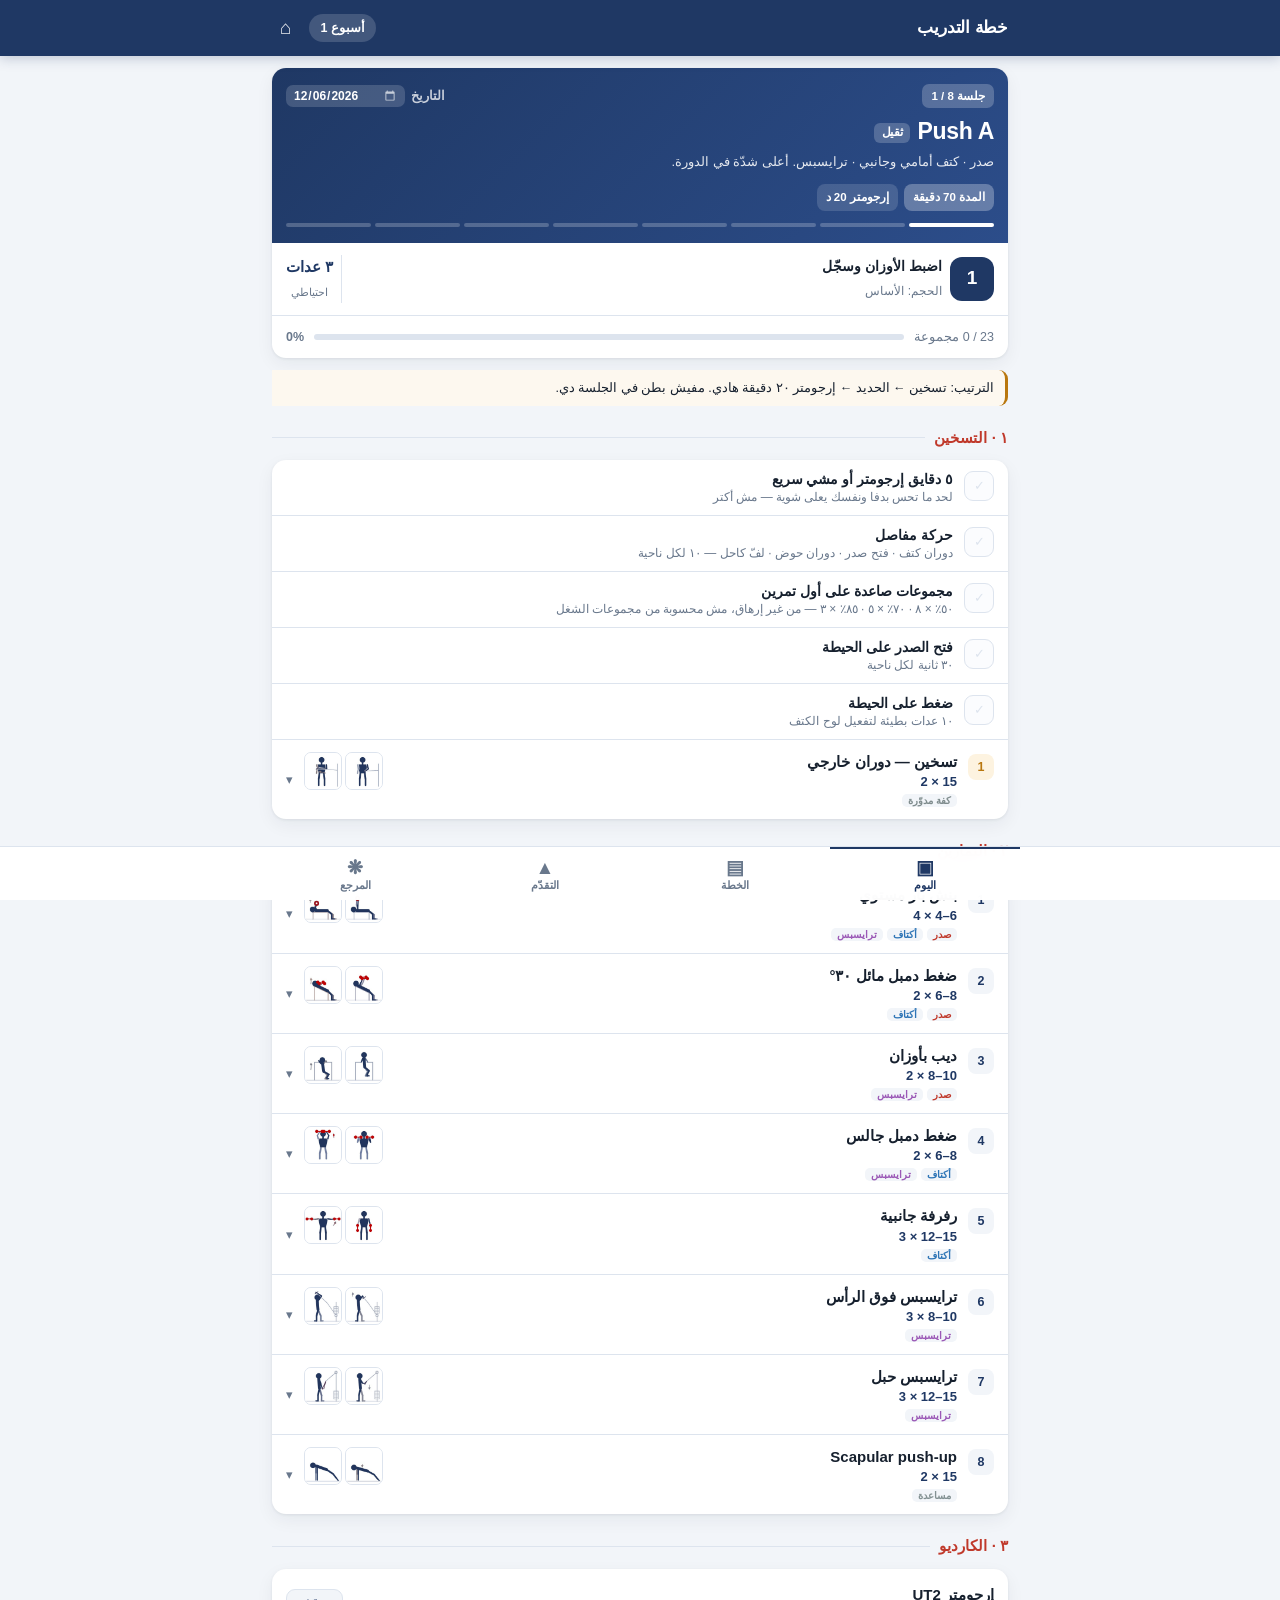
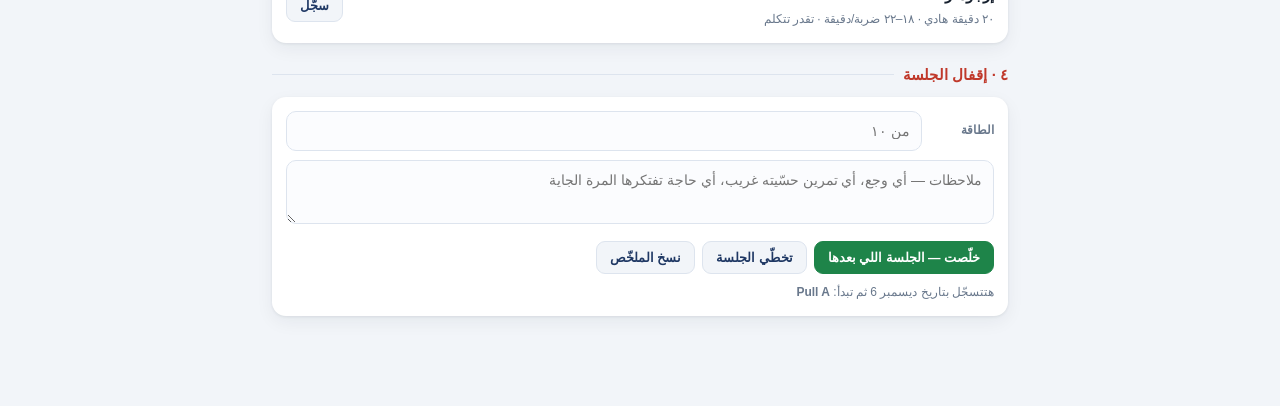
==== commit 9c85b9cf: "ضبط رجل أمامي وبطن وأكتاف وبايسبس على جدول الحجم - رجل أمامي ١٦←١٣ · بطن ١٨←١٦ · أكتاف ١٧←١٤ · بايسب" ====
--- a/docs/index.html
+++ b/docs/index.html
@@ -639,7 +639,7 @@
           'الحزام بالأوزان بين الرجلين ثابت من غير مرجحة']
   },
   'db-shoulder-press': {
-    n: 'ضغط دمبل جالس', im: ['pushA', 4], s: 3, lo: 6, hi: 8, inc: 2.5, r: 150,
+    n: 'ضغط دمبل جالس', im: ['pushA', 4], s: 2, lo: 6, hi: 8, inc: 2.5, r: 150,
     m: ['shoulders', 'triceps'],
     cue: ['ضهرك مسنود والبطن مشدودة — بلاش تقويس',
           'الدمبل يبدأ عند مستوى الودن وينتهي فوق من غير قفل عنيف',
@@ -773,14 +773,14 @@
     tip: 'ده أقرب تمرين لحركة التجديف — دفع بالرجل وانثناء من الحوض. حطه في أولويتك.'
   },
   'leg-press': {
-    n: 'Leg press', im: ['legsA', 2], s: 3, lo: 10, hi: 12, inc: 5, r: 150,
+    n: 'Leg press', im: ['legsA', 2], s: 2, lo: 10, hi: 12, inc: 5, r: 150,
     m: ['quads'],
     cue: ['الرجل في نص المنصة وبعرض الكتف',
           'انزل لحد ما الركبة توصل ٩٠° من غير ما الحوض يتلف',
           'متقفلش الركبة بعنف في الأعلى']
   },
   'bulgarian': {
-    n: 'Bulgarian split squat', im: ['legsA', 3], s: 3, lo: 10, hi: 10, each: true, inc: 2.5, r: 120,
+    n: 'Bulgarian split squat', im: ['legsA', 3], s: 2, lo: 10, hi: 10, each: true, inc: 2.5, r: 120,
     m: ['quads', 'posterior'],
     cue: ['الرجل الخلفية على البنش والمسافة كفاية عشان الركبة الأمامية متعديش كتير',
           'الجذع مايل لقدام شوية = شغل أكتر للمؤخرة',
@@ -844,14 +844,14 @@
           'وزن معقول — ده تمرين مطّ مش قوة']
   },
   'cable-lateral': {
-    n: 'رفرفة جانبية كابل', im: ['pushB', 5], s: 3, lo: 12, hi: 15, inc: 1.5, r: 75,
+    n: 'رفرفة جانبية كابل', im: ['pushB', 5], s: 2, lo: 12, hi: 15, inc: 1.5, r: 75,
     m: ['shoulders'],
     cue: ['الكابل من ورا الجسم بيدّي توتر ثابت طول المدى',
           'اوقف عند مستوى الكتف',
           'إيد واحدة كل مرة عشان تركيز أعلى']
   },
   'rear-delt-machine': {
-    n: 'رفرفة خلفية جهاز', im: ['pushB', 6], s: 3, lo: 15, hi: 15, inc: 1.5, r: 60,
+    n: 'رفرفة خلفية جهاز', im: ['pushB', 6], s: 2, lo: 15, hi: 15, inc: 1.5, r: 60,
     m: ['shoulders'],
     cue: ['الصدر في الدعامة والدراع شبه مفرود',
           'افتح لبرا لحد خط الكتف',
@@ -924,7 +924,7 @@
           'مرتين في الأسبوع — ده اللي بيحافظ على كتفك']
   },
   'incline-db-curl': {
-    n: 'مرجحة دمبل مائل', im: ['pullB', 6], s: 3, lo: 12, hi: 12, inc: 1.5, r: 75,
+    n: 'مرجحة دمبل مائل', im: ['pullB', 6], s: 2, lo: 12, hi: 12, inc: 1.5, r: 75,
     m: ['biceps'],
     cue: ['البنش مايل والدراع متدلّي ورا خط الجسم',
           'ده أقوى وضع لمطّ الرأس الطويلة للبايسبس',
@@ -978,7 +978,7 @@
           'الدفع من الكعب']
   },
   'walking-lunges': {
-    n: 'Walking lunges', im: ['legsB', 3], s: 3, lo: 12, hi: 12, each: true, inc: 2.5, r: 120,
+    n: 'Walking lunges', im: ['legsB', 3], s: 2, lo: 12, hi: 12, each: true, inc: 2.5, r: 120,
     m: ['quads', 'posterior'],
     cue: ['خطوة كبيرة والركبة الخلفية تقرّب من الأرض',
           'الجذع مستقيم والبطن مشدودة',
@@ -1056,7 +1056,7 @@
           'ثبّت الكتف في البار ومتسيبش جسمك يتمدّد']
   },
   'woodchop': {
-    n: 'Cable woodchop', im: ['abs12', 5], s: 3, lo: 12, hi: 12, each: true, inc: 1.5, r: 60,
+    n: 'Cable woodchop', im: ['abs12', 5], s: 2, lo: 12, hi: 12, each: true, inc: 1.5, r: 60,
     m: ['abs'],
     cue: ['الحركة قطرية من فوق لتحت (أو العكس)',
           'اللف من الجذع مش من الدراع',
@@ -1094,7 +1094,7 @@
           'تحكّم في السرعة — بلاش رمي الرجلين']
   },
   'suitcase-carry': {
-    n: 'Suitcase carry', im: ['abs3', 2], s: 3, lo: 40, hi: 40, u: 'm', each: true, inc: 5, r: 75,
+    n: 'Suitcase carry', im: ['abs3', 2], s: 2, lo: 40, hi: 40, u: 'm', each: true, inc: 5, r: 75,
     m: ['abs', 'grip'],
     cue: ['وزن في إيد واحدة بس — الهدف تقاوم الميل',
           'الكتفين على نفس الخط',
@@ -1159,7 +1159,7 @@
   {
     k: 'legsA', title: 'Legs A', tag: 'ثقيل', type: 'legs',
     sub: 'رجل أمامي وخلفي · سمانة · قصبة.',
-    dur: 70,
+    dur: 65,
     warm: [],
     ex: ['back-squat', 'rdl-bar', 'leg-press', 'bulgarian', 'lying-leg-curl',
          'standing-calf', 'tibialis'],
@@ -1169,7 +1169,7 @@
   {
     k: 'recovA', title: 'فترات + بطن + سونا', tag: 'فترات', type: 'recov',
     sub: 'جلسة الإرجومتر القوية الوحيدة في الدورة — جايّة بعد يوم الرجل عن قصد. ومعاها البطن.',
-    dur: 60, intervals: true,
+    dur: 55, intervals: true,
     warm: [], ex: [],
     absTitle: 'البطن — فرد ولفّ',
     absEx: ['ab-wheel', 'hanging-leg-raise', 'woodchop'],
@@ -1198,7 +1198,7 @@
   {
     k: 'legsB', title: 'Legs B', tag: 'حجم', type: 'legs',
     sub: 'أولوية للخلفية والمؤخرة · عدات أعلى · أوزان أخف من Legs A.',
-    dur: 60,
+    dur: 55,
     warm: [],
     ex: ['rdl-db', 'front-squat', 'hip-thrust', 'walking-lunges', 'seated-leg-curl', 'seated-calf'],
     notes: ['لو السكوات الأمامي تقيل على الكتف، استبدله بـ Goblet squat — نفس الشغل بضغط أقل.']
@@ -1206,7 +1206,7 @@
   {
     k: 'recovB', title: 'استشفاء + بطن + سونا', tag: 'راحة', type: 'recov',
     sub: 'قفلة الدورة: إرجومتر هادي وبطن وسونا. مفيش شدّة هنا خالص.',
-    dur: 55, steady: true,
+    dur: 50, steady: true,
     warm: [], ex: [],
     absTitle: 'البطن — ثني ومقاومة لفّ وحمل',
     absEx: ['cable-crunch', 'pallof', 'suitcase-carry'],
@@ -1445,37 +1445,34 @@
   return (_baseVol = v);
 }
 
-/* توزيع المجموعات الزيادة على الدورة كلها مرة واحدة لكل أسبوع */
+/* توزيع المجموعات الزيادة — مرة واحدة لكل أسبوع على الدورة كلها.
+   كل عضلة بتاخد بالظبط الفرق بين هدف الأسبوع وقاعدتها، موزّع بالتناوب
+   على تمارينها عبر الجلسات. كده الجدول هو اللي بيحكم، مش ترتيب التمارين
+   ولا سقف ثابت للجلسة — وكل عضلة بتوصل هدفها بالضبط. */
 const _bonusCache = {};
 function weekBonus(week) {
   if (_bonusCache[week]) return _bonusCache[week];
   const W = WEEKS[week - 1], bonus = {};
   if (W.extra <= 0) return (_bonusCache[week] = bonus);
 
-  const proj = Object.assign({}, baseVolume());
+  /* تمارين كل عضلة عبر الدورة، بالترتيب */
+  const slots = {};
   ORDER.forEach(k => {
     const D = sessByKey(k);
-    const ids = [].concat(D.ex || [], D.absEx || []);
-    const got = {};
-    for (let n = 0; n < W.extra; n++) {
-      /* الأفضل نوزّع على تمارين مختلفة؛ لكن لو عضلة لسه ناقصة
-         ومفيش تمرين تاني ليها في الجلسة، ناخد مجموعة تانية على نفس التمرين */
-      let best = -1, bestDef = 0;
-      for (const fresh of [true, false]) {
-        ids.forEach((id, i) => {
-          const e = EX[id]; if (!e || e.nc) return;
-          if (fresh && got[i]) return;
-          const t = VOLUME_TARGET[e.m[0]]; if (!t) return;
-          const def = t[week - 1] - (proj[e.m[0]] || 0);
-          if (def > bestDef) { bestDef = def; best = i; }
-        });
-        if (best >= 0) break;
-      }
-      if (best < 0) break;                       /* كل العضلات وصلت هدفها */
-      got[best] = (got[best] || 0) + 1;
-      const mk = EX[ids[best]].m[0];
-      proj[mk] = (proj[mk] || 0) + 1;
-      bonus[k + '|' + best] = got[best];
+    [].concat(D.ex || [], D.absEx || []).forEach((id, i) => {
+      const e = EX[id]; if (!e || e.nc || !VOLUME_TARGET[e.m[0]]) return;
+      (slots[e.m[0]] = slots[e.m[0]] || []).push(k + '|' + i);
+    });
+  });
+
+  const base = baseVolume();
+  Object.keys(VOLUME_TARGET).forEach(m => {
+    const need = VOLUME_TARGET[m][week - 1] - (base[m] || 0);
+    const list = slots[m] || [];
+    if (need <= 0 || !list.length) return;
+    for (let n = 0; n < need; n++) {
+      const key = list[n % list.length];
+      bonus[key] = (bonus[key] || 0) + 1;
     }
   });
   return (_bonusCache[week] = bonus);
@@ -1485,7 +1482,7 @@
   const W = WEEKS[week - 1], bonus = weekBonus(week);
   return ids.map((id, i) => {
     const ex = EX[id];
-    if (W.extra < 0) return { id, kind, sets: Math.max(2, Math.ceil(ex.s / 2)), plus: 0, cut: true };
+    if (W.extra < 0) return { id, kind, sets: Math.max(1, Math.round(ex.s / 2)), plus: 0, cut: true };
     const p = bonus[D.k + '|' + (i + offset)] || 0;
     return { id, kind, sets: ex.s + p, plus: p };
   });
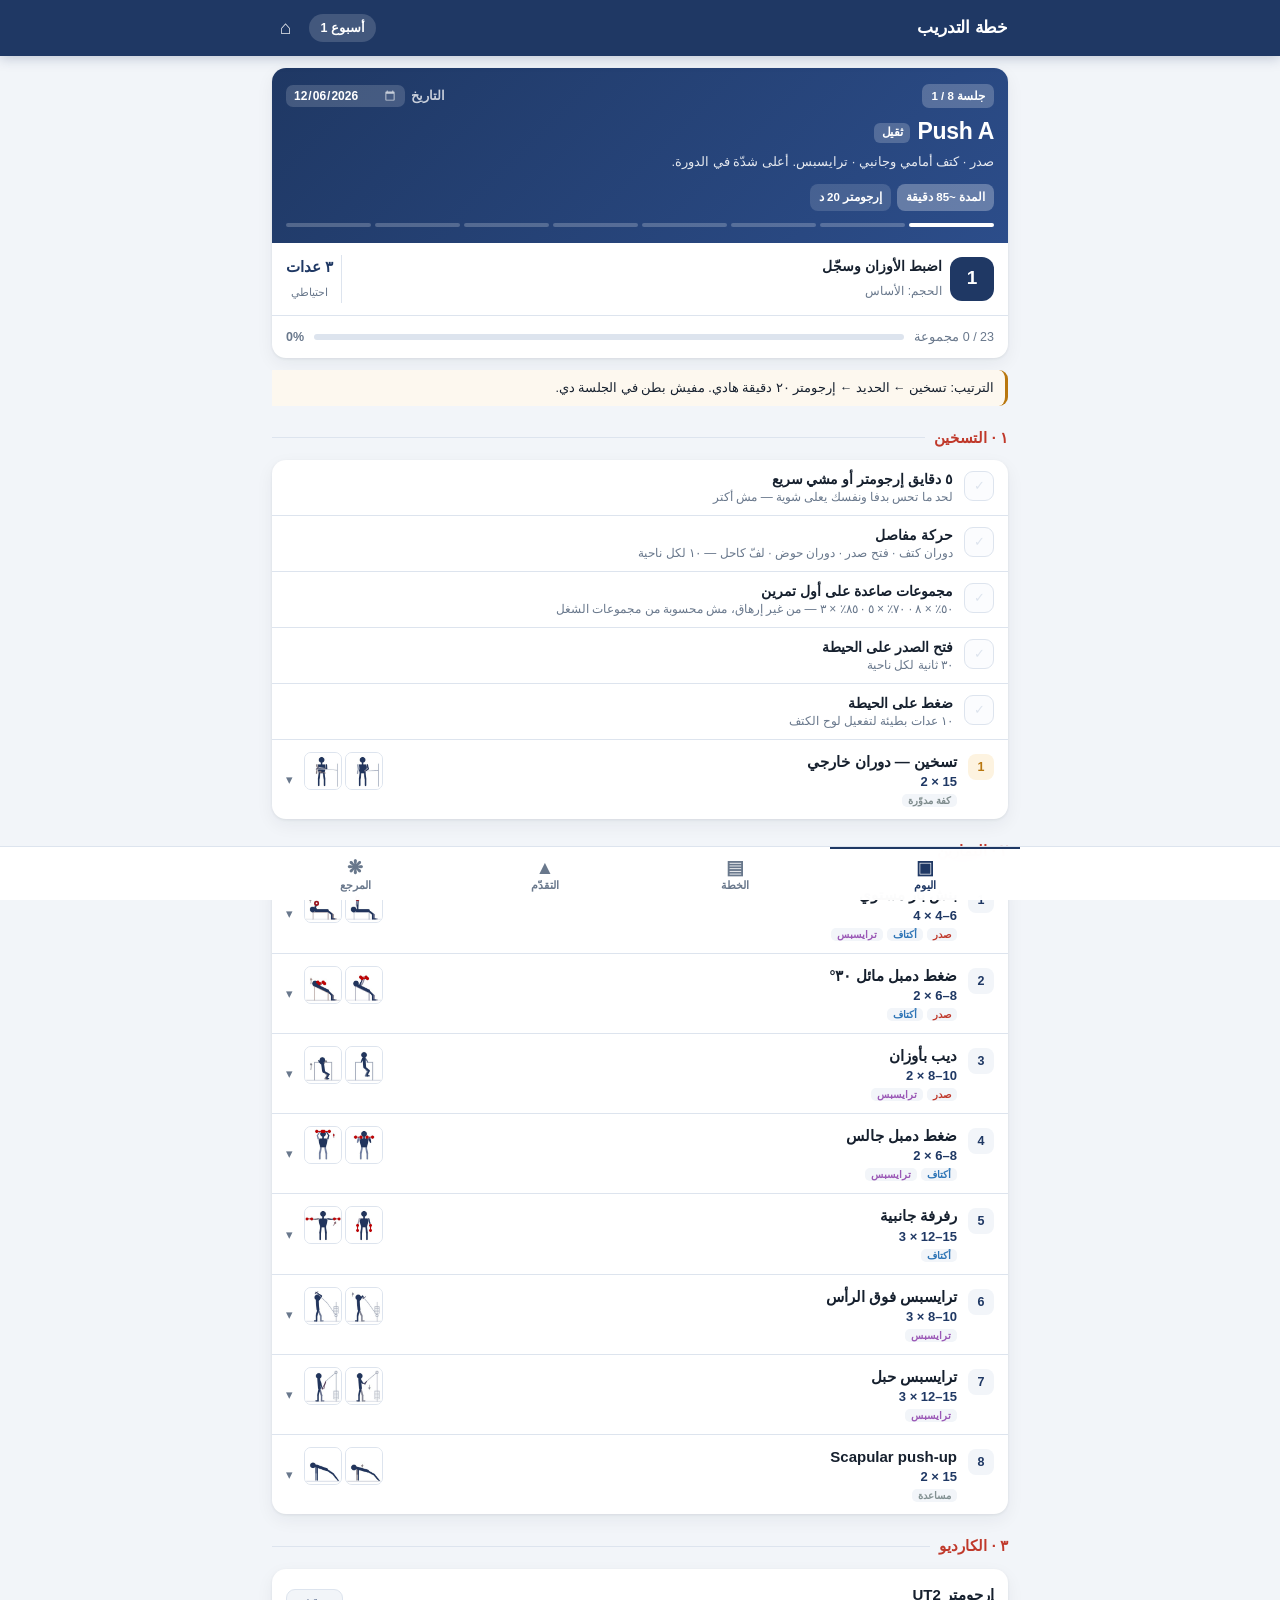
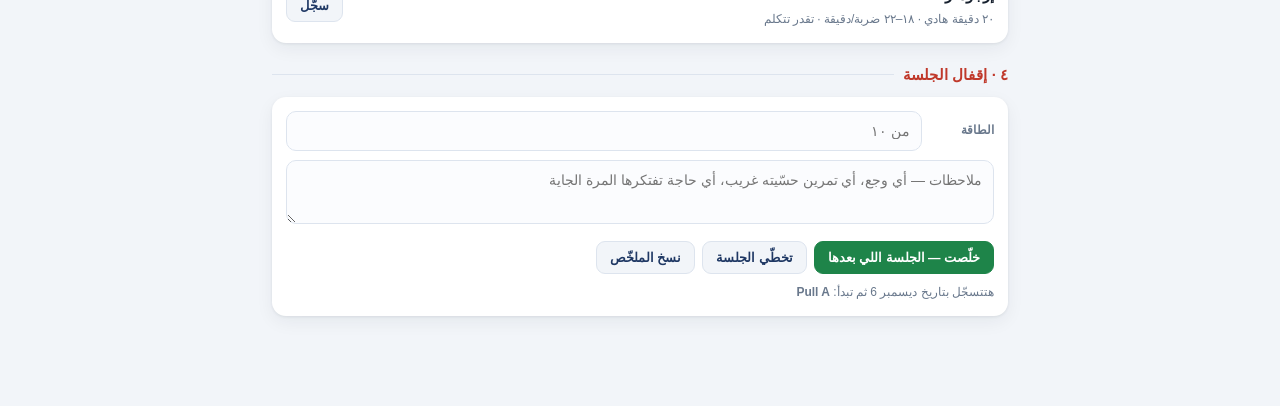
==== commit be750cfa: "نقل الزيادة الأسبوعية لجلسات الحجم + مدة محسوبة ١) الجلسات الثقيلة (A) سقفها +٢ مجموعة فوق أسبوع ١، " ====
--- a/docs/index.html
+++ b/docs/index.html
@@ -1101,7 +1101,7 @@
           'خطوات ثابتة والبطن مشدودة']
   },
   'cable-crunch-b': {
-    n: 'بطن بالكابل', im: ['abs3', 3], s: 3, lo: 12, hi: 15, inc: 1.5, r: 60,
+    n: 'بطن بالكابل — عدات أعلى', im: ['abs3', 3], s: 3, lo: 12, hi: 15, inc: 1.5, r: 60,
     m: ['abs'],
     cue: ['لفّ من العمود الفقري والحوض ثابت',
           'ازفر بالكامل في الآخر',
@@ -1138,7 +1138,7 @@
 
 const SESSIONS = [
   {
-    k: 'pushA', title: 'Push A', tag: 'ثقيل', type: 'push',
+    k: 'pushA', heavy: true, title: 'Push A', tag: 'ثقيل', type: 'push',
     sub: 'صدر · كتف أمامي وجانبي · ترايسبس. أعلى شدّة في الدورة.',
     dur: 70,
     warm: ['ext-rot'],
@@ -1148,7 +1148,7 @@
     notes: ['الترتيب: تسخين ← الحديد ← إرجومتر ٢٠ دقيقة هادي. مفيش بطن في الجلسة دي.']
   },
   {
-    k: 'pullA', title: 'Pull A', tag: 'ثقيل', type: 'pull',
+    k: 'pullA', heavy: true, title: 'Pull A', tag: 'ثقيل', type: 'pull',
     sub: 'ظهر · كتف خلفي · بايسبس · قبضة.',
     dur: 60,
     warm: [],
@@ -1157,11 +1157,11 @@
     notes: ['مفيش تجديف على الإرجومتر في الجلسة دي — الظهر والقبضة اتضربوا بالفعل.']
   },
   {
-    k: 'legsA', title: 'Legs A', tag: 'ثقيل', type: 'legs',
+    k: 'legsA', heavy: true, title: 'Legs A', tag: 'ثقيل', type: 'legs',
     sub: 'رجل أمامي وخلفي · سمانة · قصبة.',
     dur: 65,
     warm: [],
-    ex: ['back-squat', 'rdl-bar', 'leg-press', 'bulgarian', 'lying-leg-curl',
+    ex: ['back-squat', 'rdl-bar', 'leg-press', 'bulgarian',
          'standing-calf', 'tibialis'],
     notes: ['صفر تجديف في الجلسة دي — الجلسة اللي بعدها فترات.',
             'الرفعة الرومانية هي أقرب تمرين لحركة التجديف: دفع بالرجل وانثناء من الحوض.']
@@ -1446,33 +1446,46 @@
 }
 
 /* توزيع المجموعات الزيادة — مرة واحدة لكل أسبوع على الدورة كلها.
-   كل عضلة بتاخد بالظبط الفرق بين هدف الأسبوع وقاعدتها، موزّع بالتناوب
-   على تمارينها عبر الجلسات. كده الجدول هو اللي بيحكم، مش ترتيب التمارين
-   ولا سقف ثابت للجلسة — وكل عضلة بتوصل هدفها بالضبط. */
+
+   قاعدتين:
+   ١) كل عضلة بتاخد بالظبط فرقها عن هدف الأسبوع.
+   ٢) الجلسات الثقيلة (A) سقفها +٢ مجموعة فوق أسبوع ١ — التقدّم فيها
+      بالوزن مش بعدد المجموعات. الباقي بيروح لجلسات الحجم (B)،
+      لأن تكلفة المجموعة في مدى ١٢–١٥ أقل بكتير منها في ٤–٦. */
+const HEAVY_CAP = 2;
 const _bonusCache = {};
 function weekBonus(week) {
   if (_bonusCache[week]) return _bonusCache[week];
   const W = WEEKS[week - 1], bonus = {};
   if (W.extra <= 0) return (_bonusCache[week] = bonus);
 
-  /* تمارين كل عضلة عبر الدورة، بالترتيب */
+  /* تمارين كل عضلة: جلسات الحجم الأول، وبعدين الثقيلة */
   const slots = {};
   ORDER.forEach(k => {
     const D = sessByKey(k);
     [].concat(D.ex || [], D.absEx || []).forEach((id, i) => {
       const e = EX[id]; if (!e || e.nc || !VOLUME_TARGET[e.m[0]]) return;
-      (slots[e.m[0]] = slots[e.m[0]] || []).push(k + '|' + i);
+      (slots[e.m[0]] = slots[e.m[0]] || []).push({ key: k + '|' + i, sess: k, heavy: !!D.heavy });
     });
   });
-
-  const base = baseVolume();
+  Object.values(slots).forEach(a => a.sort((x, y) => (x.heavy ? 1 : 0) - (y.heavy ? 1 : 0)));
+
+  const base = baseVolume(), added = {};
   Object.keys(VOLUME_TARGET).forEach(m => {
-    const need = VOLUME_TARGET[m][week - 1] - (base[m] || 0);
+    let need = VOLUME_TARGET[m][week - 1] - (base[m] || 0);
     const list = slots[m] || [];
     if (need <= 0 || !list.length) return;
-    for (let n = 0; n < need; n++) {
-      const key = list[n % list.length];
-      bonus[key] = (bonus[key] || 0) + 1;
+    let n = 0, guard = 0;
+    while (need > 0 && guard++ < 400) {
+      const sl = list[n % list.length]; n++;
+      if (sl.heavy && (added[sl.sess] || 0) >= HEAVY_CAP) {
+        /* لو كل الخانات المتاحة للعضلة دي اتقفلت، نسيب الباقي */
+        if (list.every(x => x.heavy && (added[x.sess] || 0) >= HEAVY_CAP)) break;
+        continue;
+      }
+      bonus[sl.key] = (bonus[sl.key] || 0) + 1;
+      added[sl.sess] = (added[sl.sess] || 0) + 1;
+      need--;
     }
   });
   return (_bonusCache[week] = bonus);
@@ -1496,6 +1509,17 @@
     planList(D, main, week, 'main', 0),
     planList(D, abs, week, 'abs', main.length)
   );
+}
+
+
+/* المدة المقدَّرة للأسبوع الحالي: تسخين + (مجموعات × (راحة + شغل)) + كارديو */
+function sessionMinutes(k, week) {
+  const D = sessByKey(k);
+  let sec = 0;
+  sessionPlan(k, week).forEach(p => { sec += p.sets * (EX[p.id].r + 40); });
+  const warm = (D.ex || []).length ? 8 : 3;
+  const cardio = D.cardio ? D.cardio.min : D.intervals ? 40 : D.steady ? 30 : 0;
+  return Math.round((sec / 60 + warm + cardio) / 5) * 5;
 }
 
 /* ---------- تاريخ التمرين ---------- */
@@ -1655,7 +1679,7 @@
       <h2>${esc(D.title)}<span class="tg">${esc(D.tag)}</span></h2>
       <p>${esc(D.sub)}</p>
       <div class="chips">
-        <span class="chip g">المدة ${L(D.dur)} دقيقة</span>
+        <span class="chip g">المدة ~${L(sessionMinutes(D.k, wk))} دقيقة</span>
         ${D.absEx ? `<span class="chip">بطن ${L(D.absEx.length)} تمارين</span>` : ''}
         ${D.cardio ? `<span class="chip">إرجومتر ${L(D.cardio.min)} د</span>` : ''}
       </div>
@@ -1895,7 +1919,7 @@
       <span class="num" style="background:${i === S.pos ? 'var(--navy)' : D.type === 'recov' ? '#fdf3e0' : 'var(--bg)'};color:${i === S.pos ? '#fff' : D.type === 'recov' ? 'var(--warn)' : 'var(--navy)'}">${i + 1}</span>
       <span class="exmeta">
         <h3>${esc(D.title)} ${i === S.pos ? '<span class="tag" style="background:var(--navy);color:#fff">دلوقتي</span>' : ''}</h3>
-        <div class="sub">${n ? L(n) + ' تمرين · ' : ''}${L(D.dur)} دقيقة${D.absEx ? ' · بطن ' + L(D.absEx.length) : ''}${D.cardio ? ' · إرجومتر ' + L(D.cardio.min) + ' د' : ''}</div>
+        <div class="sub">${n ? L(n) + ' تمرين · ' : ''}~${L(sessionMinutes(D.k, S.week))} دقيقة${D.absEx ? ' · بطن ' + L(D.absEx.length) : ''}${D.cardio ? ' · إرجومتر ' + L(D.cardio.min) + ' د' : ''}</div>
       </span>
       <span class="tag">${esc(D.tag)}</span>
     </button>`;
